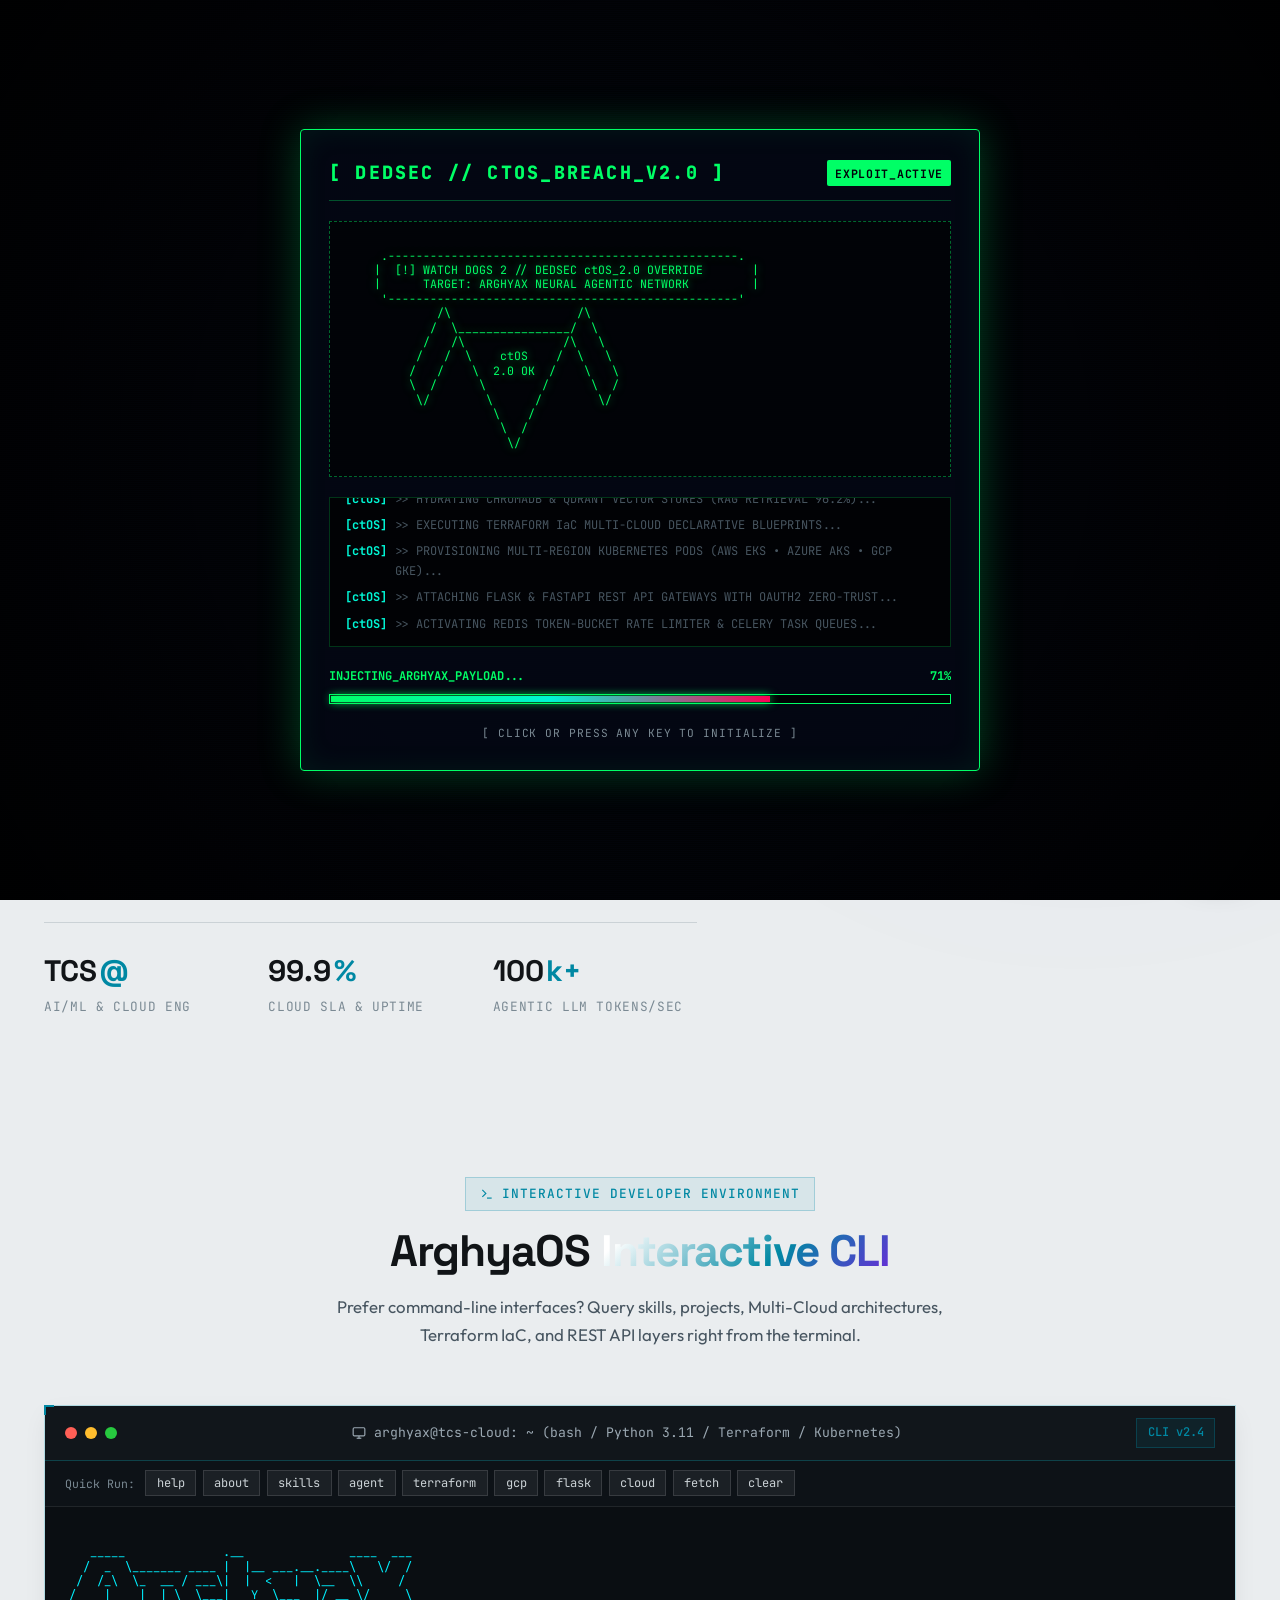
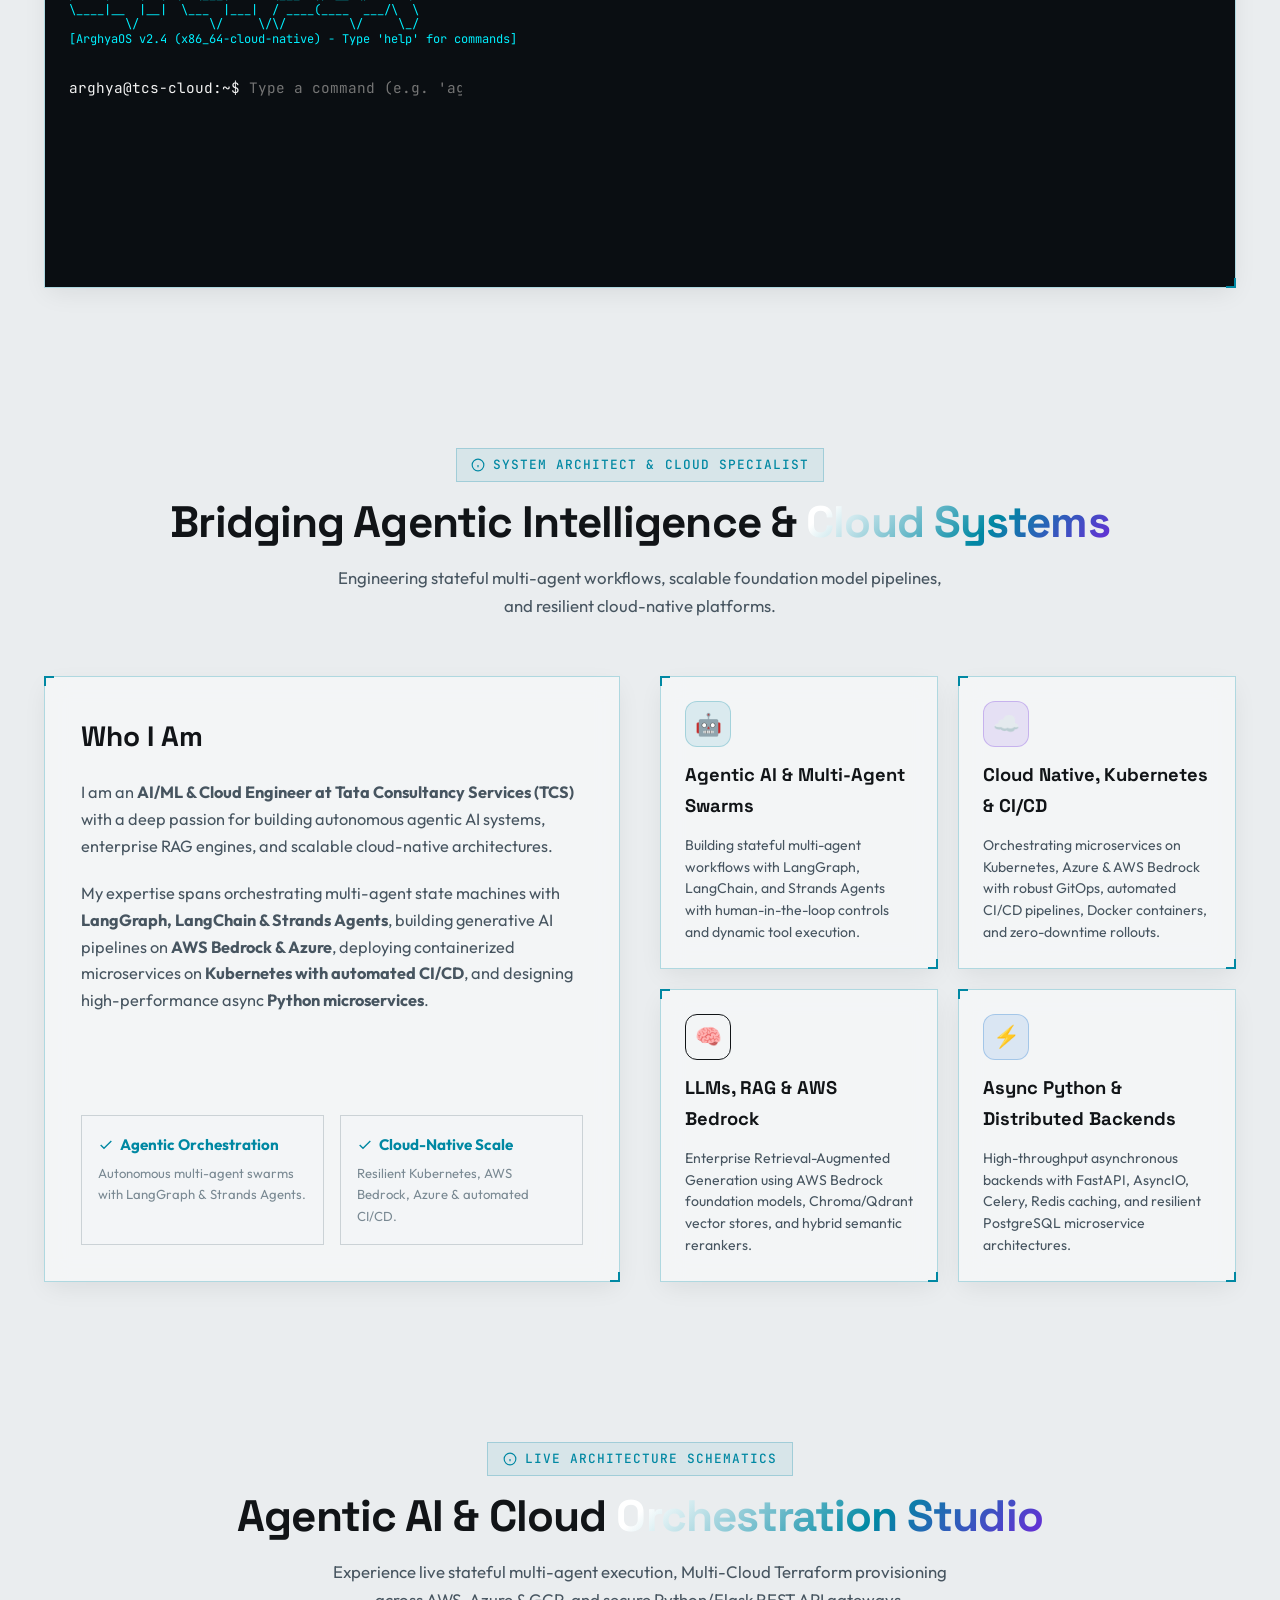
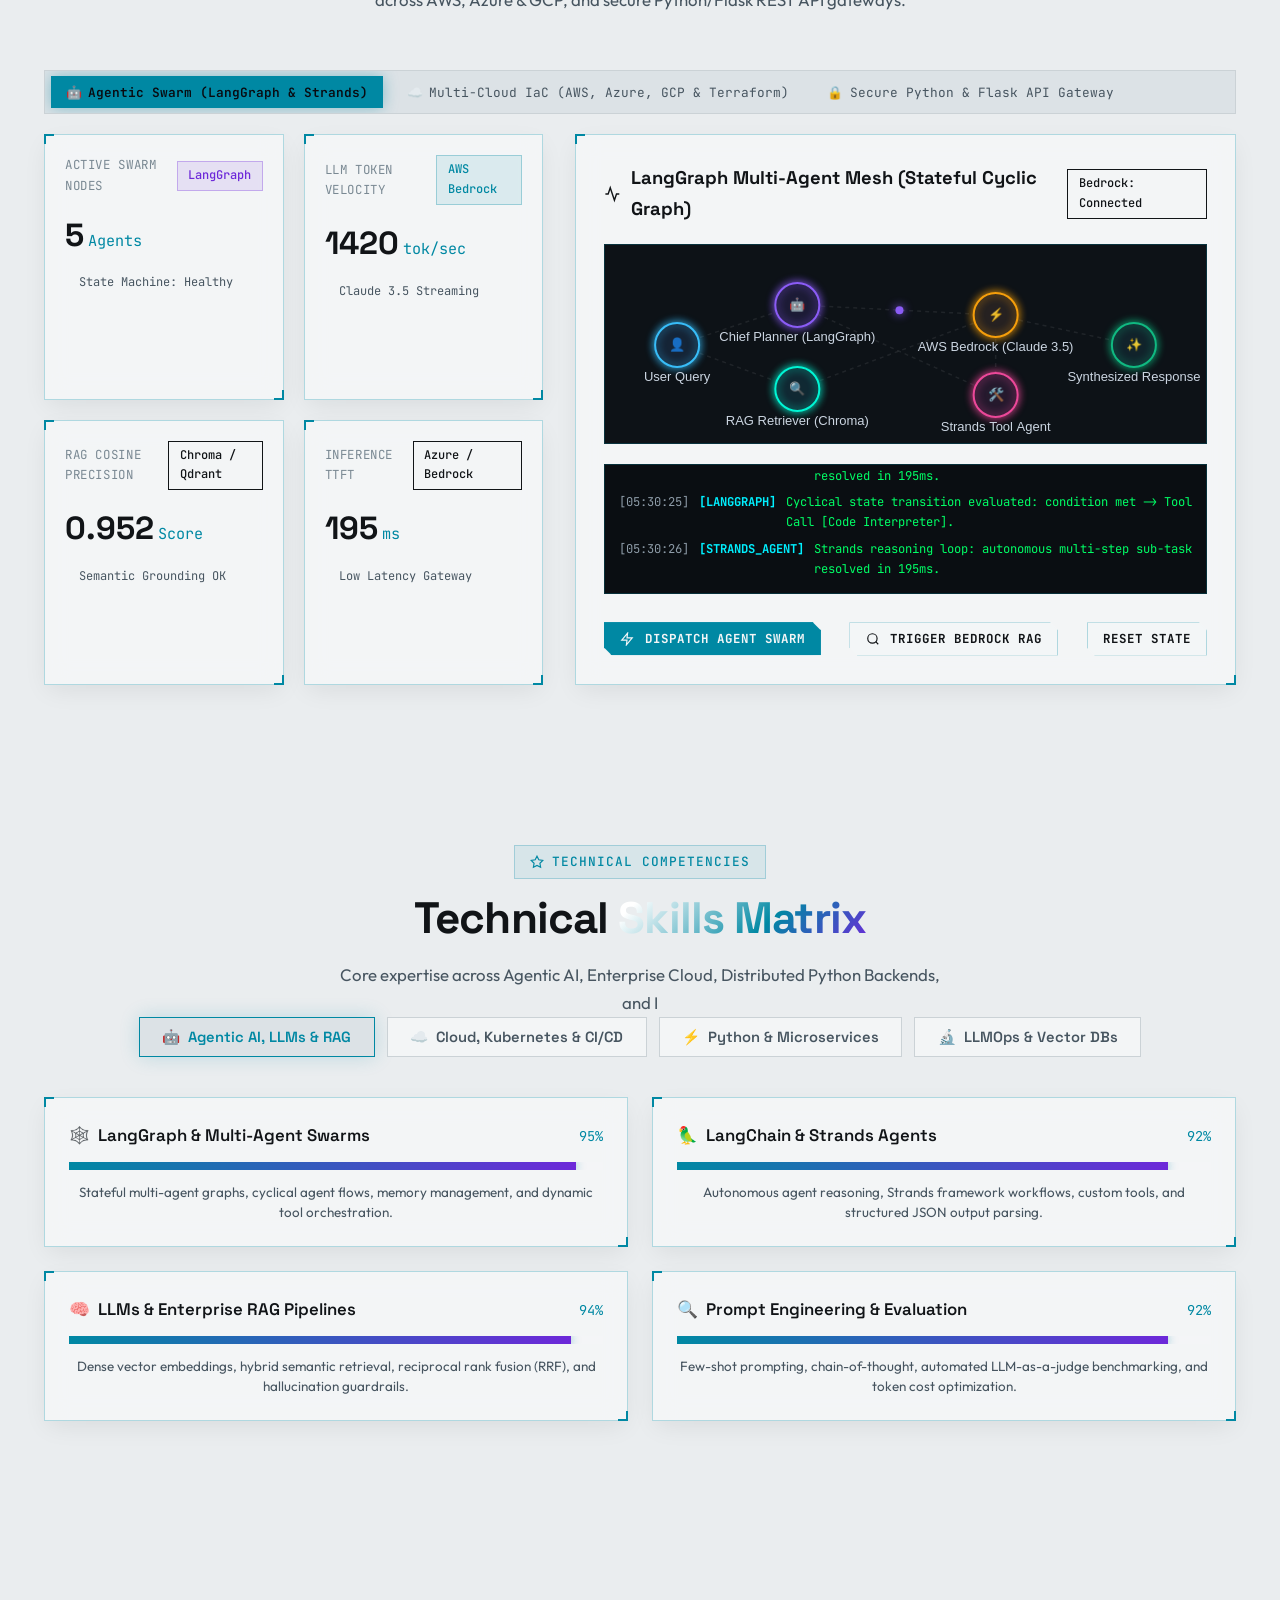
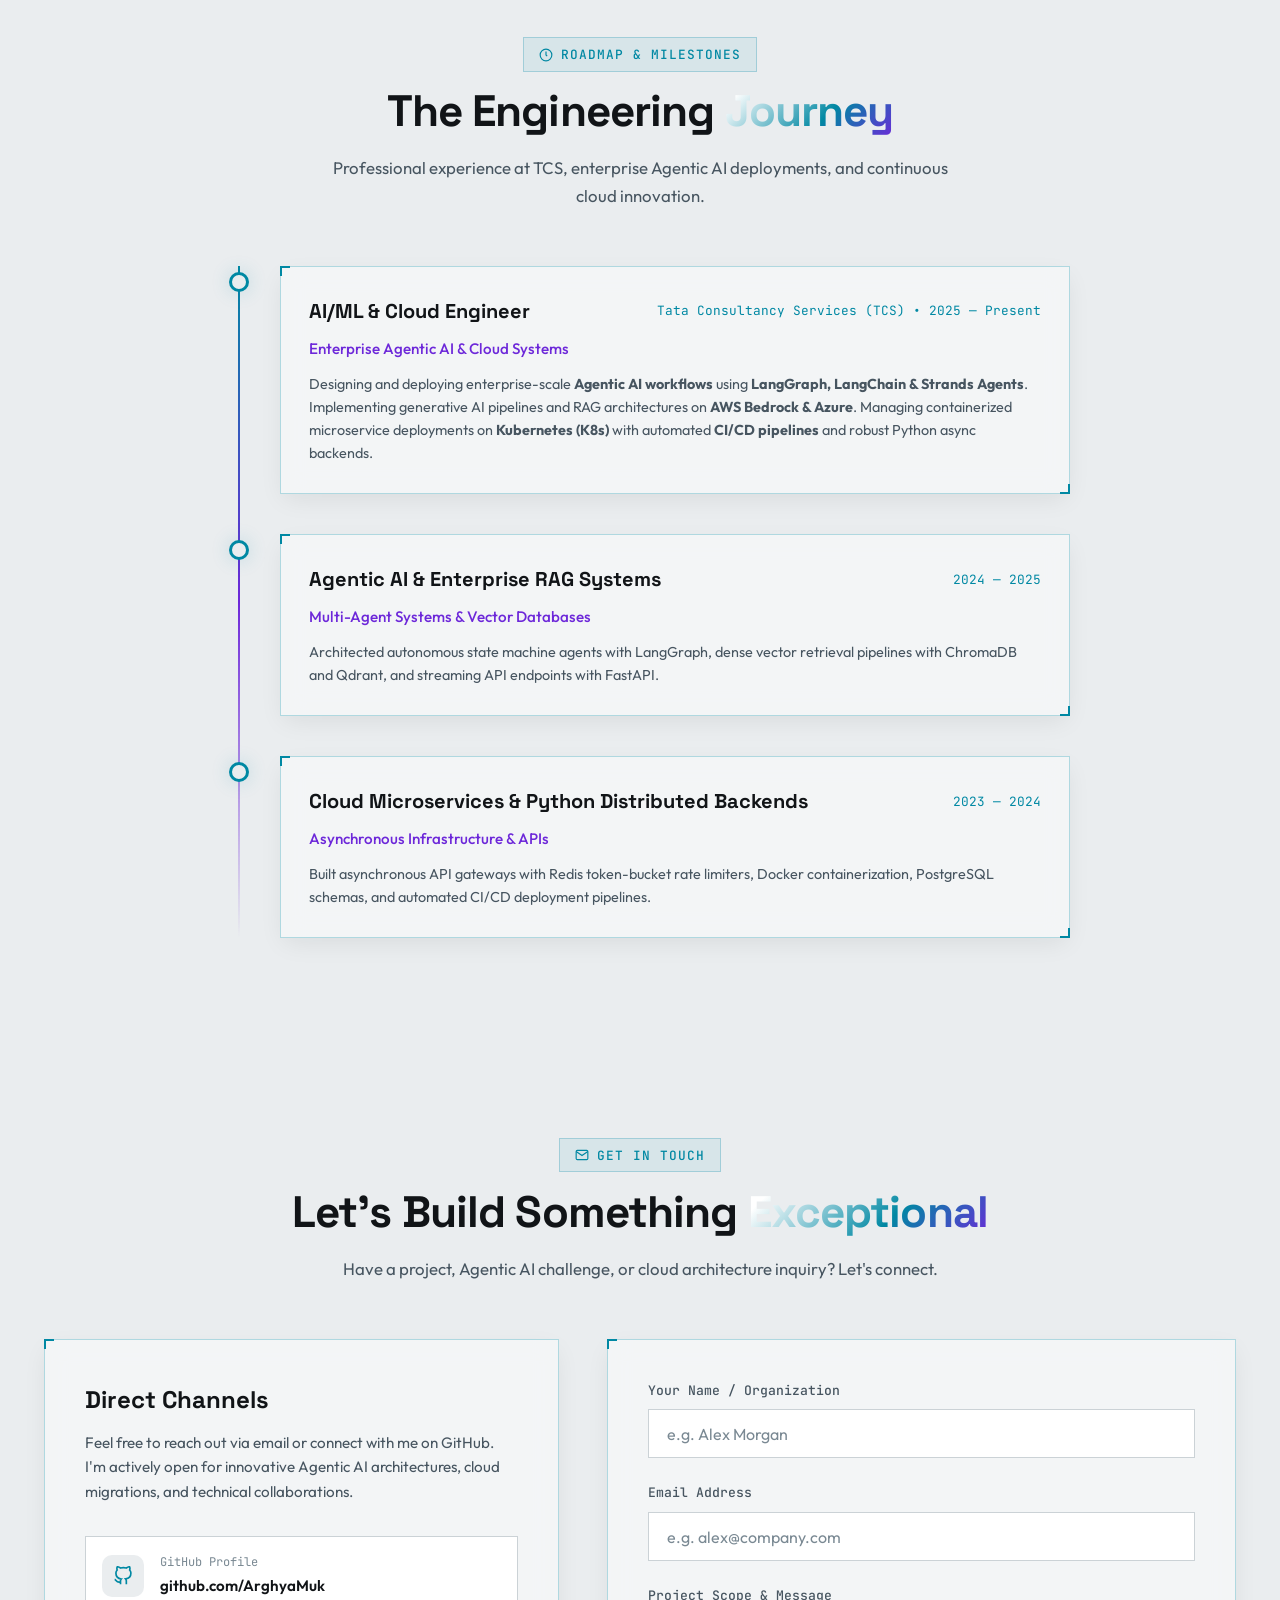
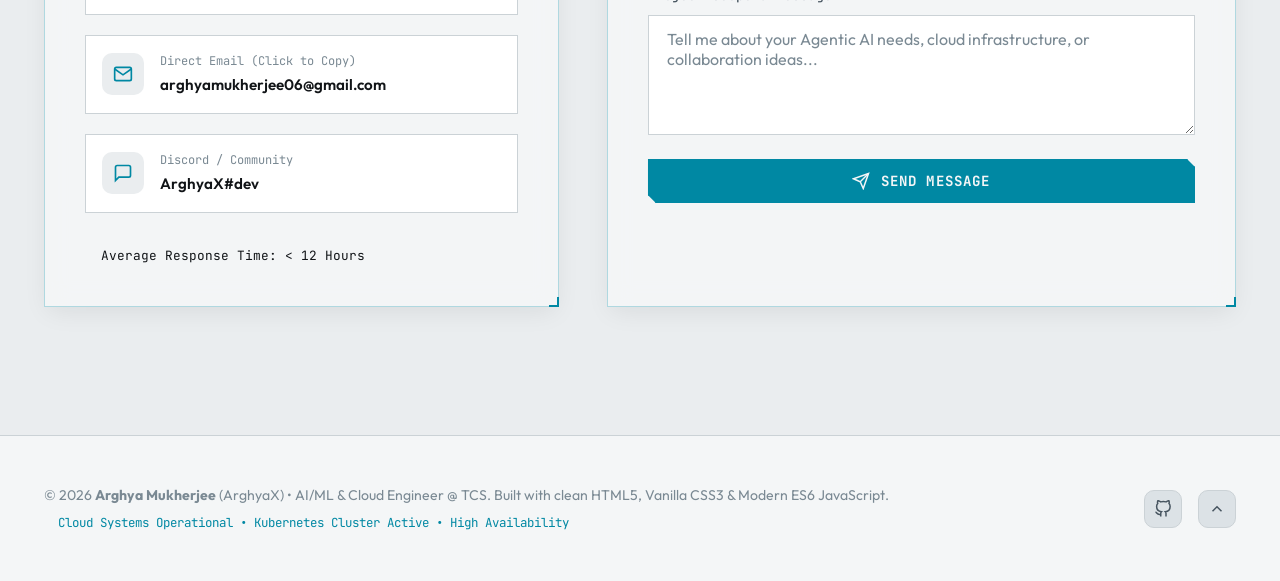
==== index.html @ 514c23df "chore(contact): update official contact email address to arghyamukherjee06@gmail.com" ====
<!DOCTYPE html>
<html lang="en">

<head>
  <meta charset="UTF-8" />
  <meta name="viewport" content="width=device-width, initial-scale=1.0" />

  <!-- Primary Meta Tags -->
  <title>Arghya Mukherjee (ArghyaX) | AI/ML & Cloud Engineer @ TCS | Agentic AI • LLMs & RAG • Kubernetes • AWS Bedrock</title>
  <meta name="title"
    content="Arghya Mukherjee (ArghyaX) | AI/ML & Cloud Engineer @ TCS | Agentic AI • LLMs & RAG • Kubernetes • AWS Bedrock" />
  <meta name="description"
    content="Portfolio of Arghya Mukherjee (ArghyaX) — AI/ML & Cloud Engineer @ TCS specializing in Agentic AI, LLMs & RAG, Python, LangGraph, LangChain, AWS Bedrock, Strands Agents, Azure, Kubernetes, and CI/CD." />
  <meta name="keywords"
    content="Arghya Mukherjee, ArghyaX, AI ML Cloud Engineer, TCS, Agentic AI, LLMs, RAG, Python, LangGraph, LangChain, AWS Bedrock, Strands Agents, Azure, Kubernetes, CI/CD, FastAPI, ChromaDB, Qdrant" />
  <meta name="author" content="Arghya Mukherjee" />

  <!-- Open Graph / Facebook -->
  <meta property="og:type" content="website" />
  <meta property="og:url" content="https://github.com/ArghyaMuk" />
  <meta property="og:title" content="Arghya Mukherjee (ArghyaX) | AI/ML & Cloud Engineer @ TCS" />
  <meta property="og:description"
    content="AI/ML & Cloud Engineer @ TCS | Agentic AI | LLMs & RAG | Python | LangGraph | LangChain | AWS Bedrock | Strands Agents | Azure | Kubernetes | CI/CD" />
  <meta property="og:image" content="assets/profile_avatar.jpg" />

  <!-- Google Fonts Preconnect & Stylesheets -->
  <link rel="preconnect" href="https://fonts.googleapis.com" />
  <link rel="preconnect" href="https://fonts.gstatic.com" crossorigin />
  <link
    href="https://fonts.googleapis.com/css2?family=JetBrains+Mono:wght@400;500;600;700&family=Outfit:wght@300;400;500;600;700;800&family=Space+Grotesk:wght@500;600;700&display=swap"
    rel="stylesheet" />

  <!-- Stylesheet -->
  <link rel="stylesheet" href="css/style.css" />
</head>

<body>

  <!-- =========================================================================
       WATCH DOGS 2 (DEDSEC // ctOS 2.0) LOADING SCREEN OVERLAY
       ========================================================================= -->
  <div id="watchdogs-loader">
    <div class="wd-loader-container">
      
      <!-- DedSec Glitch Header -->
      <div class="wd-loader-header">
        <div class="wd-logo-glitch">[ DEDSEC // ctOS_BREACH_v2.0 ]</div>
        <div class="wd-status-pill">EXPLOIT_ACTIVE</div>
      </div>

      <!-- ASCII Skull Visual Box -->
      <div class="wd-skull-box" id="wd-dedsec-skull"></div>

      <!-- Live Terminal Hacking Stream -->
      <div class="wd-terminal-stream" id="wd-terminal-stream"></div>

      <!-- Glitch Progress Bar -->
      <div class="wd-progress-section">
        <div class="wd-progress-meta">
          <span>INJECTING_ARGHYAX_PAYLOAD...</span>
          <span id="wd-progress-pct">0%</span>
        </div>
        <div class="wd-progress-track">
          <div class="wd-progress-fill" id="wd-progress-fill"></div>
        </div>
      </div>

      <div class="wd-skip-hint" id="wd-skip-hint">[ CLICK OR PRESS ANY KEY TO INITIALIZE ]</div>
    </div>
  </div>

  <!-- Ambient Glow Backdrops -->
  <div class="ambient-glow ambient-glow-1"></div>
  <div class="ambient-glow ambient-glow-2"></div>

  <!-- Interactive Watch Dogs 2 Cyber Canvas -->
  <canvas id="particles-canvas"></canvas>

  <!-- =========================================================================
       1. NAVIGATION HEADER
       ========================================================================= -->
  <header class="navbar">
    <div class="container nav-container">
      <a href="#hero" class="nav-brand">
        <div class="brand-icon">
          <img src="assets/dedsec_emblem.jpg" alt="DedSec Watch Dogs 2 Logo" class="brand-logo-img" />
        </div>
        <div class="brand-name">Arghya<span>X</span></div>
      </a>

      <!-- Desktop Nav Menu -->
      <nav class="nav-menu">
        <a href="#hero" class="nav-link active">Home</a>
        <a href="#about" class="nav-link">About</a>
        <a href="#terminal" class="nav-link">Terminal</a>
        <a href="#agentic-studio" class="nav-link">Agentic Studio</a>
        <a href="#skills" class="nav-link">Skills</a>
        <a href="#journey" class="nav-link">Journey</a>
        <a href="#contact" class="nav-link">Contact</a>
      </nav>

      <!-- Action Controls -->
      <div class="nav-actions">
        <!-- Watch Dogs 2 ctOS Bracket-Style Theme Switcher -->
        <button id="theme-toggle-btn" class="theme-toggle-btn" title="Toggle ctOS Theme" aria-label="Toggle Theme">
          <span class="theme-btn-bracket">[</span>
          <span class="theme-icon">🌙</span>
          <span class="theme-btn-text">DARK</span>
          <span class="theme-btn-bracket">]</span>
        </button>

        <!-- Sound FX Toggle Button -->
        <button id="audio-toggle-btn" class="audio-toggle-btn" title="Sound FX Toggle" aria-label="Sound FX Toggle">
          <svg width="18" height="18" viewBox="0 0 24 24" fill="none" stroke="currentColor" stroke-width="2">
            <polygon points="11 5 6 9 2 9 2 15 6 15 11 19 11 5"></polygon>
            <line x1="23" y1="9" x2="17" y2="15"></line>
            <line x1="17" y1="9" x2="23" y2="15"></line>
          </svg>
        </button>

        <!-- Mobile Menu Toggle -->
        <button id="mobile-toggle-btn" class="mobile-toggle-btn" title="Open Menu" aria-label="Open Menu">
          <svg width="20" height="20" viewBox="0 0 24 24" fill="none" stroke="currentColor" stroke-width="2">
            <line x1="3" y1="12" x2="21" y2="12"></line>
            <line x1="3" y1="6" x2="21" y2="6"></line>
            <line x1="3" y1="18" x2="21" y2="18"></line>
          </svg>
        </button>
      </div>
    </div>
  </header>

  <!-- Mobile Navigation Overlay -->
  <div id="mobile-nav" class="mobile-nav">
    <a href="#hero" class="nav-link">Home</a>
    <a href="#about" class="nav-link">About</a>
    <a href="#terminal" class="nav-link">Interactive Terminal</a>
    <a href="#agentic-studio" class="nav-link">Agentic Studio</a>
    <a href="#skills" class="nav-link">Technical Skills</a>
    <a href="#journey" class="nav-link">Journey &amp; Milestones</a>
    <a href="#contact" class="nav-link">Contact</a>
  </div>

  <!-- =========================================================================
       2. HERO SECTION
       ========================================================================= -->
  <section id="hero" class="hero-section">
    <div class="container hero-grid">

      <!-- Hero Left: Content & Taglines -->
      <div class="hero-content">
        <div class="hero-status">
          <div class="pulse-dot"></div>
          <span>AI/ML &amp; Cloud Engineer @ TCS • Agentic AI &amp; Cloud Architecture</span>
        </div>

        <h1 class="hero-title">
          Engineering Autonomous <br />
          <span class="text-gradient">Agentic AI &amp; Cloud Systems</span>
        </h1>

        <!-- Animated Typewriter -->
        <div class="hero-typewriter-container">
          <span>&gt; </span>
          <span id="hero-typewriter"></span>
          <span class="typewriter-cursor"></span>
        </div>

        <p class="hero-description">
          AI/ML Engineer building production-grade <strong>Agentic AI systems</strong> on <strong>AWS, Azure, and GCP</strong>. Experienced in <strong>Python, Flask, FastAPI, Terraform, Kubernetes, and GitOps</strong>, developing secure <strong>RESTful APIs</strong> that enable seamless access to cloud resources and automate complex infrastructure workflows. Focused on designing scalable, cloud-native platforms that transform intelligent AI solutions into reliable production systems.
        </p>

        <!-- CTA Action Buttons -->
        <div class="hero-cta-group">
          <a href="#agentic-studio" class="btn btn-primary">
            <svg width="18" height="18" viewBox="0 0 24 24" fill="none" stroke="currentColor" stroke-width="2">
              <polyline points="22 12 18 12 15 21 9 3 6 12 2 12"></polyline>
            </svg>
            Explore Agentic Studio
          </a>

          <a href="#skills" class="btn btn-secondary">
            <svg width="18" height="18" viewBox="0 0 24 24" fill="none" stroke="currentColor" stroke-width="2">
              <polygon points="12 2 15.09 8.26 22 9.27 17 14.14 18.18 21.02 12 17.77 5.82 21.02 7 14.14 2 9.27 8.91 8.26 12 2"></polygon>
            </svg>
            Technical Skills Matrix
          </a>

          <a href="#terminal" class="btn btn-outline-glow">
            <svg width="18" height="18" viewBox="0 0 24 24" fill="none" stroke="currentColor" stroke-width="2">
              <polyline points="4 17 10 11 4 5"></polyline>
              <line x1="12" y1="19" x2="20" y2="19"></line>
            </svg>
            Launch CLI
          </a>
        </div>

        <!-- Metric Counters Row -->
        <div class="hero-stats-row">
          <div class="stat-item">
            <div class="stat-number">TCS<span>@</span></div>
            <div class="stat-label">AI/ML &amp; Cloud Eng</div>
          </div>
          <div class="stat-item">
            <div class="stat-number">99.9<span>%</span></div>
            <div class="stat-label">Cloud SLA &amp; Uptime</div>
          </div>
          <div class="stat-item">
            <div class="stat-number">100<span>k+</span></div>
            <div class="stat-label">Agentic LLM Tokens/sec</div>
          </div>
        </div>
      </div>

      <!-- Hero Right: Interactive Watch Dogs 2 DedSec Cyber Core -->
      <div class="hero-visual">
        <div class="jarvis-container" id="jarvis-core-trigger" title="Click to Trigger DedSec ctOS 2.0 Protocol">
          
          <!-- Concentric Holographic HUD Rings -->
          <div class="jarvis-hud-ring ring-outer"></div>
          <div class="jarvis-hud-ring ring-middle"></div>
          <div class="jarvis-hud-ring ring-inner"></div>
          <div class="jarvis-radar-sweep"></div>
          
          <div class="jarvis-crosshair-h"></div>
          <div class="jarvis-crosshair-v"></div>

          <!-- Central Core DedSec Cyber Sphere -->
          <div class="jarvis-core-sphere">
            <img src="assets/watchdogs_dedsec_logo.jpg" alt="Watch Dogs 2 DedSec Cyber Core - Arghya Mukherjee" class="jarvis-core-img" />
          </div>

          <!-- Orbital Telemetry HUD Nodes (Zero Overlap Guaranteed) -->
          <div class="jarvis-hud-node node-tl">
            <span class="hud-tag-dot"></span>
            <div class="hud-tag-content">
              <span class="hud-tag-label">CORE PROTOCOL</span>
              <span class="hud-tag-val">LangGraph • Strands</span>
            </div>
          </div>

          <div class="jarvis-hud-node node-tr">
            <span class="hud-tag-dot"></span>
            <div class="hud-tag-content">
              <span class="hud-tag-label">MULTI-CLOUD</span>
              <span class="hud-tag-val">AWS • Azure • GCP</span>
            </div>
          </div>

          <div class="jarvis-hud-node node-bl">
            <span class="hud-tag-dot"></span>
            <div class="hud-tag-content">
              <span class="hud-tag-label">INFRASTRUCTURE</span>
              <span class="hud-tag-val">Terraform • K8s • GitOps</span>
            </div>
          </div>

          <div class="jarvis-hud-node node-br">
            <span class="hud-tag-dot"></span>
            <div class="hud-tag-content">
              <span class="hud-tag-label">SECURE BACKEND</span>
              <span class="hud-tag-val">Python • Flask • REST</span>
            </div>
          </div>

        </div>
      </div>

    </div>
  </section>

  <!-- =========================================================================
       3. INTERACTIVE CLI TERMINAL (ArghyaOS)
       ========================================================================= -->
  <section id="terminal" class="terminal-section">
    <div class="container">
      <div class="section-header">
        <div class="section-tag">
          <svg width="14" height="14" viewBox="0 0 24 24" fill="none" stroke="currentColor" stroke-width="2">
            <polyline points="4 17 10 11 4 5"></polyline>
            <line x1="12" y1="19" x2="20" y2="19"></line>
          </svg>
          Interactive Developer Environment
        </div>
        <h2 class="section-title">ArghyaOS <span class="text-gradient">Interactive CLI</span></h2>
        <p class="section-subtitle">Prefer command-line interfaces? Query skills, projects, Multi-Cloud architectures, Terraform IaC, and REST API layers right from the terminal.</p>
      </div>

      <!-- Terminal Window Component -->
      <div class="glass-card terminal-container">
        
        <!-- Terminal Titlebar -->
        <div class="terminal-header">
          <div class="terminal-controls">
            <div class="terminal-btn close"></div>
            <div class="terminal-btn minimize"></div>
            <div class="terminal-btn maximize"></div>
          </div>
          <div class="terminal-title">
            <svg width="14" height="14" viewBox="0 0 24 24" fill="none" stroke="currentColor" stroke-width="2"><rect x="2" y="3" width="20" height="14" rx="2" ry="2"></rect><line x1="8" y1="21" x2="16" y2="21"></line><line x1="12" y1="17" x2="12" y2="21"></line></svg>
            arghyax@tcs-cloud: ~ (bash / Python 3.11 / Terraform / Kubernetes)
          </div>
          <div class="badge badge-cyan">CLI v2.4</div>
        </div>

        <!-- Quick Command Chips Bar -->
        <div class="terminal-actions-bar">
          <span style="font-family: var(--font-mono); font-size: 0.72rem; color: var(--text-muted); margin-right: 0.25rem;">Quick Run:</span>
          <button class="terminal-chip-btn" data-cmd="help">help</button>
          <button class="terminal-chip-btn" data-cmd="about">about</button>
          <button class="terminal-chip-btn" data-cmd="skills">skills</button>
          <button class="terminal-chip-btn" data-cmd="agent">agent</button>
          <button class="terminal-chip-btn" data-cmd="terraform">terraform</button>
          <button class="terminal-chip-btn" data-cmd="gcp">gcp</button>
          <button class="terminal-chip-btn" data-cmd="flask">flask</button>
          <button class="terminal-chip-btn" data-cmd="cloud">cloud</button>
          <button class="terminal-chip-btn" data-cmd="fetch">fetch</button>
          <button class="terminal-chip-btn" data-cmd="clear">clear</button>
        </div>

        <!-- Terminal Output & Prompt -->
        <div class="terminal-body">
          <div id="terminal-output">
            <div class="terminal-banner">
   _____              .__               ____  ___
  /  _  \_______ ____ |  |__ ___.__.____\   \/  /
 /  /_\  \_  __ / ___\|  |  <   |  \__  \\     / 
/    |    |  | \  \___|   Y  \___  |/ __ \/     \ 
\____|__  |__|  \___  |___|  / ____(____  ___/\  \
        \/          \/     \/\/         \/     \_/
[ArghyaOS v2.4 (x86_64-cloud-native) - Type 'help' for commands]
            </div>
          </div>
          
          <div class="terminal-input-line">
            <span class="terminal-prompt">arghya@tcs-cloud:~$</span>
            <input type="text" id="terminal-input" class="terminal-input" autocomplete="off" spellcheck="false" placeholder="Type a command (e.g. 'agent', 'projects', 'help')..." />
          </div>
        </div>

      </div>

    </div>
  </section>

  <!-- =========================================================================
       4. ABOUT & ARCHITECTURAL PILLARS
       ========================================================================= -->
  <section id="about" class="about-section">
    <div class="container">
      <div class="section-header">
        <div class="section-tag">
          <svg width="14" height="14" viewBox="0 0 24 24" fill="none" stroke="currentColor" stroke-width="2"><circle cx="12" cy="12" r="10"></circle><path d="M12 16v-4M12 8h.01"></path></svg>
          System Architect &amp; Cloud Specialist
        </div>
        <h2 class="section-title">Bridging Agentic Intelligence &amp; <span class="text-gradient">Cloud Systems</span></h2>
        <p class="section-subtitle">Engineering stateful multi-agent workflows, scalable foundation model pipelines, and resilient cloud-native platforms.</p>
      </div>

      <div class="about-grid">
        
        <!-- Left: Bio Card -->
        <div class="glass-card about-card">
          <div>
            <h3 class="about-card-title">Who I Am</h3>
            <p>
              I am an <strong>AI/ML &amp; Cloud Engineer at Tata Consultancy Services (TCS)</strong> with a deep passion for building autonomous agentic AI systems, enterprise RAG engines, and scalable cloud-native architectures.
            </p>
            <p>
              My expertise spans orchestrating multi-agent state machines with <strong>LangGraph, LangChain &amp; Strands Agents</strong>, building generative AI pipelines on <strong>AWS Bedrock &amp; Azure</strong>, deploying containerized microservices on <strong>Kubernetes with automated CI/CD</strong>, and designing high-performance async <strong>Python microservices</strong>.
            </p>
          </div>

          <div class="about-highlights">
            <div class="highlight-box">
              <h4>
                <svg width="16" height="16" viewBox="0 0 24 24" fill="none" stroke="currentColor" stroke-width="2"><polyline points="20 6 9 17 4 12"></polyline></svg>
                Agentic Orchestration
              </h4>
              <p>Autonomous multi-agent swarms with LangGraph &amp; Strands Agents.</p>
            </div>
            <div class="highlight-box">
              <h4>
                <svg width="16" height="16" viewBox="0 0 24 24" fill="none" stroke="currentColor" stroke-width="2"><polyline points="20 6 9 17 4 12"></polyline></svg>
                Cloud-Native Scale
              </h4>
              <p>Resilient Kubernetes, AWS Bedrock, Azure &amp; automated CI/CD.</p>
            </div>
          </div>
        </div>

        <!-- Right: 4 Engineering Pillars -->
        <div class="pillars-grid">
          
          <div class="glass-card pillar-card">
            <div class="pillar-icon">🤖</div>
            <h4 class="pillar-title">Agentic AI &amp; Multi-Agent Swarms</h4>
            <p class="pillar-desc">
              Building stateful multi-agent workflows with LangGraph, LangChain, and Strands Agents with human-in-the-loop controls and dynamic tool execution.
            </p>
          </div>

          <div class="glass-card pillar-card">
            <div class="pillar-icon">☁️</div>
            <h4 class="pillar-title">Cloud Native, Kubernetes &amp; CI/CD</h4>
            <p class="pillar-desc">
              Orchestrating microservices on Kubernetes, Azure &amp; AWS Bedrock with robust GitOps, automated CI/CD pipelines, Docker containers, and zero-downtime rollouts.
            </p>
          </div>

          <div class="glass-card pillar-card">
            <div class="pillar-icon">🧠</div>
            <h4 class="pillar-title">LLMs, RAG &amp; AWS Bedrock</h4>
            <p class="pillar-desc">
              Enterprise Retrieval-Augmented Generation using AWS Bedrock foundation models, Chroma/Qdrant vector stores, and hybrid semantic rerankers.
            </p>
          </div>

          <div class="glass-card pillar-card">
            <div class="pillar-icon">⚡</div>
            <h4 class="pillar-title">Async Python &amp; Distributed Backends</h4>
            <p class="pillar-desc">
              High-throughput asynchronous backends with FastAPI, AsyncIO, Celery, Redis caching, and resilient PostgreSQL microservice architectures.
            </p>
          </div>

        </div>

      </div>
    </div>
  </section>

  <!-- =========================================================================
       5. INTERACTIVE AGENTIC AI & RAG STUDIO (LangGraph & AWS Bedrock)
       ========================================================================= -->
  <section id="agentic-studio" class="iot-lab-section">
    <div class="container">
      <div class="section-header">
        <div class="section-tag">
          <svg width="14" height="14" viewBox="0 0 24 24" fill="none" stroke="currentColor" stroke-width="2">
            <circle cx="12" cy="12" r="10"></circle>
            <path d="M12 16v-4M12 8h.01"></path>
          </svg>
          Live Architecture Schematics
        </div>
        <h2 class="section-title">Agentic AI &amp; Cloud <span class="text-gradient">Orchestration Studio</span></h2>
        <p class="section-subtitle">Experience live stateful multi-agent execution, Multi-Cloud Terraform provisioning across AWS, Azure &amp; GCP, and secure Python/Flask REST API gateways.</p>
      </div>

      <!-- Architecture Mode Switcher Pills -->
      <div class="arch-switcher-bar">
        <button class="arch-pill-btn active" data-mode="langgraph">
          <span>🤖</span> Agentic Swarm (LangGraph &amp; Strands)
        </button>
        <button class="arch-pill-btn" data-mode="multicloud">
          <span>☁️</span> Multi-Cloud IaC (AWS, Azure, GCP &amp; Terraform)
        </button>
        <button class="arch-pill-btn" data-mode="apisec">
          <span>🔒</span> Secure Python &amp; Flask API Gateway
        </button>
      </div>

      <div class="iot-dashboard">

        <!-- Left: Live Swarm Metrics Grid -->
        <div class="iot-device-grid">

          <div class="glass-card iot-metric-card">
            <div class="iot-metric-header">
              <span class="iot-metric-title">Active Swarm Nodes</span>
              <span class="badge badge-purple">LangGraph</span>
            </div>
            <div class="iot-metric-val">
              <span id="metric-agents">5</span>
              <span class="iot-metric-unit">Agents</span>
            </div>
            <div class="iot-metric-status">
              <div class="pulse-dot"></div>
              <span>State Machine: Healthy</span>
            </div>
          </div>

          <div class="glass-card iot-metric-card">
            <div class="iot-metric-header">
              <span class="iot-metric-title">LLM Token Velocity</span>
              <span class="badge badge-cyan">AWS Bedrock</span>
            </div>
            <div class="iot-metric-val">
              <span id="metric-tokens">1420</span>
              <span class="iot-metric-unit">tok/sec</span>
            </div>
            <div class="iot-metric-status">
              <div class="pulse-dot"></div>
              <span>Claude 3.5 Streaming</span>
            </div>
          </div>

          <div class="glass-card iot-metric-card">
            <div class="iot-metric-header">
              <span class="iot-metric-title">RAG Cosine Precision</span>
              <span class="badge badge-emerald">Chroma / Qdrant</span>
            </div>
            <div class="iot-metric-val">
              <span id="metric-rag">0.952</span>
              <span class="iot-metric-unit">Score</span>
            </div>
            <div class="iot-metric-status">
              <div class="pulse-dot"></div>
              <span>Semantic Grounding OK</span>
            </div>
          </div>

          <div class="glass-card iot-metric-card">
            <div class="iot-metric-header">
              <span class="iot-metric-title">Inference TTFT</span>
              <span class="badge badge-amber">Azure / Bedrock</span>
            </div>
            <div class="iot-metric-val">
              <span id="metric-lat">195</span>
              <span class="iot-metric-unit">ms</span>
            </div>
            <div class="iot-metric-status">
              <div class="pulse-dot"></div>
              <span>Low Latency Gateway</span>
            </div>
          </div>

        </div>

        <!-- Right: Real-time Multi-Agent Canvas & Log Stream -->
        <div class="glass-card iot-stream-panel">
          <div class="iot-stream-header">
            <div class="iot-stream-title">
              <svg width="18" height="18" viewBox="0 0 24 24" fill="none" stroke="currentColor" stroke-width="2">
                <polyline points="22 12 18 12 15 21 9 3 6 12 2 12"></polyline>
              </svg>
              LangGraph Multi-Agent Mesh (Stateful Cyclic Graph)
            </div>
            <div class="badge badge-emerald">Bedrock: Connected</div>
          </div>

          <!-- Dynamic Graph Canvas -->
          <div class="iot-graph-container" style="height: 200px;">
            <canvas id="agentic-mesh-canvas"></canvas>
          </div>

          <!-- Live Multi-Agent Execution Logger -->
          <div class="iot-log-terminal" id="agentic-log-terminal">
            <div class="iot-log-row">
              <span class="iot-log-time">[INIT]</span>
              <span class="iot-log-topic term-purple">[LANGGRAPH]</span>
              <span class="iot-log-payload">Compiled state graph with 5 agent nodes + checkpointer.</span>
            </div>
          </div>

          <!-- Interactive Studio Controls -->
          <div class="iot-controls-row">
            <button id="agent-dispatch-swarm" class="btn btn-primary btn-sm">
              <svg width="14" height="14" viewBox="0 0 24 24" fill="none" stroke="currentColor" stroke-width="2">
                <polygon points="13 2 3 14 12 14 11 22 21 10 12 10 13 2"></polygon>
              </svg>
              Dispatch Agent Swarm
            </button>

            <button id="agent-trigger-rag" class="btn btn-secondary btn-sm">
              <svg width="14" height="14" viewBox="0 0 24 24" fill="none" stroke="currentColor" stroke-width="2">
                <circle cx="11" cy="11" r="8"></circle>
                <line x1="21" y1="21" x2="16.65" y2="16.65"></line>
              </svg>
              Trigger Bedrock RAG
            </button>

            <button id="agent-reset-state" class="btn btn-secondary btn-sm">
              Reset State
            </button>
          </div>

        </div>

      </div>
    </div>
  </section>

  <!-- =========================================================================
       6. TECHNICAL SKILLS & PROFICIENCY MATRIX
       ========================================================================= -->
  <section id="skills" class="skills-section">
    <div class="container">
      <div class="section-header">
        <div class="section-tag">
          <svg width="14" height="14" viewBox="0 0 24 24" fill="none" stroke="currentColor" stroke-width="2">
            <polygon
              points="12 2 15.09 8.26 22 9.27 17 14.14 18.18 21.02 12 17.77 5.82 21.02 7 14.14 2 9.27 8.91 8.26 12 2">
            </polygon>
          </svg>
          Technical Competencies
        </div>
        <h2 class="section-title">Technical <span class="text-gradient">Skills Matrix</span></h2>
        <p class="section-subtitle">Core expertise across Agentic AI, Enterprise Cloud, Distributed Python Backends, and
          I <!-- Skills Navigation Tabs -->
        <div class="skills-tabs">
          <button class="skills-tab-btn active" data-target="skills-agentic">
            <span>🤖</span> Agentic AI, LLMs &amp; RAG
          </button>
          <button class="skills-tab-btn" data-target="skills-cloud">
            <span>☁️</span> Cloud, Kubernetes &amp; CI/CD
          </button>
          <button class="skills-tab-btn" data-target="skills-backend">
            <span>⚡</span> Python &amp; Microservices
          </button>
          <button class="skills-tab-btn" data-target="skills-llmops">
            <span>🔬</span> LLMOps &amp; Vector DBs
          </button>
        </div>

        <!-- Tab Panes -->
        <div class="skills-panes-container">

          <!-- Pane 1: Agentic AI, LLMs & RAG -->
          <div id="skills-agentic" class="skills-tab-pane active">

            <div class="glass-card skill-card">
              <div class="skill-header">
                <div class="skill-name">
                  <span>🕸️</span> LangGraph &amp; Multi-Agent Swarms
                </div>
                <div class="skill-percent">95%</div>
              </div>
              <div class="skill-progress-track">
                <div class="skill-progress-bar" style="width: 95%;"></div>
              </div>
              <div class="skill-details">Stateful multi-agent graphs, cyclical agent flows, memory management, and
                dynamic tool orchestration.</div>
            </div>

            <div class="glass-card skill-card">
              <div class="skill-header">
                <div class="skill-name">
                  <span>🦜</span> LangChain &amp; Strands Agents
                </div>
                <div class="skill-percent">92%</div>
              </div>
              <div class="skill-progress-track">
                <div class="skill-progress-bar" style="width: 92%;"></div>
              </div>
              <div class="skill-details">Autonomous agent reasoning, Strands framework workflows, custom tools, and
                structured JSON output parsing.</div>
            </div>

            <div class="glass-card skill-card">
              <div class="skill-header">
                <div class="skill-name">
                  <span>🧠</span> LLMs &amp; Enterprise RAG Pipelines
                </div>
                <div class="skill-percent">94%</div>
              </div>
              <div class="skill-progress-track">
                <div class="skill-progress-bar" style="width: 94%;"></div>
              </div>
              <div class="skill-details">Dense vector embeddings, hybrid semantic retrieval, reciprocal rank fusion
                (RRF), and hallucination guardrails.</div>
            </div>

            <div class="glass-card skill-card">
              <div class="skill-header">
                <div class="skill-name">
                  <span>🔍</span> Prompt Engineering &amp; Evaluation
                </div>
                <div class="skill-percent">92%</div>
              </div>
              <div class="skill-progress-track">
                <div class="skill-progress-bar" style="width: 92%;"></div>
              </div>
              <div class="skill-details">Few-shot prompting, chain-of-thought, automated LLM-as-a-judge benchmarking,
                and token cost optimization.</div>
            </div>

          </div>

          <!-- Pane 2: Cloud, Kubernetes, Terraform & GitOps -->
          <div id="skills-cloud" class="skills-tab-pane">

            <div class="glass-card skill-card">
              <div class="skill-header">
                <div class="skill-name">
                  <span>🏗️</span> Terraform &amp; Infrastructure as Code (IaC)
                </div>
                <div class="skill-percent">94%</div>
              </div>
              <div class="skill-progress-track">
                <div class="skill-progress-bar" style="width: 94%;"></div>
              </div>
              <div class="skill-details">Reusable HCL modules, remote state locking, tfsec security scanning, and automated cloud resource provisioning.</div>
            </div>

            <div class="glass-card skill-card">
              <div class="skill-header">
                <div class="skill-name">
                  <span>☁️</span> Multi-Cloud (AWS, Azure &amp; GCP)
                </div>
                <div class="skill-percent">94%</div>
              </div>
              <div class="skill-progress-track">
                <div class="skill-progress-bar" style="width: 94%;"></div>
              </div>
              <div class="skill-details">AWS Bedrock / EKS, Azure AKS &amp; OpenAI Service, Google Cloud GKE &amp; Vertex AI platform integration.</div>
            </div>

            <div class="glass-card skill-card">
              <div class="skill-header">
                <div class="skill-name">
                  <span>☸️</span> Kubernetes (K8s) &amp; GitOps
                </div>
                <div class="skill-percent">92%</div>
              </div>
              <div class="skill-progress-track">
                <div class="skill-progress-bar" style="width: 92%;"></div>
              </div>
              <div class="skill-details">Pod scheduling, Helm charts, ArgoCD automated sync, ConfigMaps, Secrets, and Horizontal Pod Autoscaling (HPA).</div>
            </div>

            <div class="glass-card skill-card">
              <div class="skill-header">
                <div class="skill-name">
                  <span>🔄</span> CI/CD Pipelines &amp; Docker
                </div>
                <div class="skill-percent">94%</div>
              </div>
              <div class="skill-progress-track">
                <div class="skill-progress-bar" style="width: 94%;"></div>
              </div>
              <div class="skill-details">Automated GitHub Actions pipelines, multi-stage container builds, automated unit/integration tests, and zero-downtime rollouts.</div>
            </div>

          </div>

          <!-- Pane 3: Python, Flask & Secure Cloud APIs -->
          <div id="skills-backend" class="skills-tab-pane">

            <div class="glass-card skill-card">
              <div class="skill-header">
                <div class="skill-name">
                  <span>🐍</span> Python, Flask &amp; FastAPI RESTful APIs
                </div>
                <div class="skill-percent">96%</div>
              </div>
              <div class="skill-progress-track">
                <div class="skill-progress-bar" style="width: 96%;"></div>
              </div>
              <div class="skill-details">Modular Flask blueprints, async FastAPI endpoints, Pydantic v2 validation, OpenAPI documentation, and microservice brokers.</div>
            </div>

            <div class="glass-card skill-card">
              <div class="skill-header">
                <div class="skill-name">
                  <span>🔒</span> Cloud API Security &amp; Zero-Trust
                </div>
                <div class="skill-percent">92%</div>
              </div>
              <div class="skill-progress-track">
                <div class="skill-progress-bar" style="width: 92%;"></div>
              </div>
              <div class="skill-details">OAuth2.0, JWT cryptographic validation, RBAC permission scopes, secure IAM resource access, and rate limiting.</div>
            </div>

            <div class="glass-card skill-card">
              <div class="skill-header">
                <div class="skill-name">
                  <span>⚡</span> Redis In-Memory &amp; Task Queues (Celery)
                </div>
                <div class="skill-percent">90%</div>
              </div>
              <div class="skill-progress-track">
                <div class="skill-progress-bar" style="width: 90%;"></div>
              </div>
              <div class="skill-details">Distributed caching, token-bucket rate limiters, pub/sub channels, and background asynchronous task distribution.</div>
            </div>

            <div class="glass-card skill-card">
              <div class="skill-header">
                <div class="skill-name">
                  <span>🐘</span> PostgreSQL &amp; SQLAlchemy ORM
                </div>
                <div class="skill-percent">90%</div>
              </div>
              <div class="skill-progress-track">
                <div class="skill-progress-bar" style="width: 90%;"></div>
              </div>
              <div class="skill-details">Async relational database design, query optimization, connection pooling with asyncpg, and Alembic migrations.</div>
            </div>

          </div>

          <!-- Pane 4: LLMOps & Vector Databases -->
          <div id="skills-llmops" class="skills-tab-pane">

            <div class="glass-card skill-card">
              <div class="skill-header">
                <div class="skill-name">
                  <span>🔍</span> Vector Stores (ChromaDB &amp; Qdrant)
                </div>
                <div class="skill-percent">94%</div>
              </div>
              <div class="skill-progress-track">
                <div class="skill-progress-bar" style="width: 94%;"></div>
              </div>
              <div class="skill-details">High-dimensional similarity indexing, metadata filtering, chunking strategies,
                and persistent collections.</div>
            </div>

            <div class="glass-card skill-card">
              <div class="skill-header">
                <div class="skill-name">
                  <span>📚</span> AWS Bedrock Knowledge Bases
                </div>
                <div class="skill-percent">92%</div>
              </div>
              <div class="skill-progress-track">
                <div class="skill-progress-bar" style="width: 92%;"></div>
              </div>
              <div class="skill-details">Managed vector index synchronization, chunking strategies, automated metadata
                tagging, and Titan embeddings.</div>
            </div>

            <div class="glass-card skill-card">
              <div class="skill-header">
                <div class="skill-name">
                  <span>🛡️</span> RAG Guardrails &amp; Safety
                </div>
                <div class="skill-percent">90%</div>
              </div>
              <div class="skill-progress-track">
                <div class="skill-progress-bar" style="width: 90%;"></div>
              </div>
              <div class="skill-details">Output validation, citation verification, groundness checks, hallucination
                mitigation, and PII masking.</div>
            </div>

            <div class="glass-card skill-card">
              <div class="skill-header">
                <div class="skill-name">
                  <span>🔥</span> PyTorch &amp; Hugging Face
                </div>
                <div class="skill-percent">86%</div>
              </div>
              <div class="skill-progress-track">
                <div class="skill-progress-bar" style="width: 86%;"></div>
              </div>
              <div class="skill-details">Sentence-transformers, dense vector encoders, tokenization pipelines, and model
                evaluation benchmarks.</div>
            </div>

          </div>

        </div>
      </div>
  </section>

  <!-- =========================================================================
       8. JOURNEY & MILESTONES TIMELINE
       ========================================================================= -->
  <section id="journey" class="journey-section">
    <div class="container">
      <div class="section-header">
        <div class="section-tag">
          <svg width="14" height="14" viewBox="0 0 24 24" fill="none" stroke="currentColor" stroke-width="2">
            <circle cx="12" cy="12" r="10"></circle>
            <polyline points="12 6 12 12 14 14"></polyline>
          </svg>
          Roadmap &amp; Milestones
        </div>
        <h2 class="section-title">The Engineering <span class="text-gradient">Journey</span></h2>
        <p class="section-subtitle">Professional experience at TCS, enterprise Agentic AI deployments, and continuous
          cloud innovation.</p>
      </div>

      <div class="timeline-wrapper">

        <!-- Flagship TCS Role -->
        <div class="timeline-item">
          <div class="timeline-dot"></div>
          <div class="glass-card timeline-card">
            <div class="timeline-meta">
              <h3 class="timeline-role">AI/ML &amp; Cloud Engineer</h3>
              <span class="timeline-date">Tata Consultancy Services (TCS) • 2025 — Present</span>
            </div>
            <div class="timeline-org">Enterprise Agentic AI &amp; Cloud Systems</div>
            <p class="timeline-desc">
              Designing and deploying enterprise-scale <strong>Agentic AI workflows</strong> using <strong>LangGraph,
                LangChain &amp; Strands Agents</strong>. Implementing generative AI pipelines and RAG architectures on
              <strong>AWS Bedrock &amp; Azure</strong>. Managing containerized microservice deployments on
              <strong>Kubernetes (K8s)</strong> with automated <strong>CI/CD pipelines</strong> and robust Python async
              backends.
            </p>
          </div>
        </div>

        <div class="timeline-item">
          <div class="timeline-dot"></div>
          <div class="glass-card timeline-card">
            <div class="timeline-meta">
              <h3 class="timeline-role">Agentic AI &amp; Enterprise RAG Systems</h3>
              <span class="timeline-date">2024 — 2025</span>
            </div>
            <div class="timeline-org">Multi-Agent Systems &amp; Vector Databases</div>
            <p class="timeline-desc">
              Architected autonomous state machine agents with LangGraph, dense vector retrieval pipelines with ChromaDB
              and Qdrant, and streaming API endpoints with FastAPI.
            </p>
          </div>
        </div>

        <div class="timeline-item">
          <div class="timeline-dot"></div>
          <div class="glass-card timeline-card">
            <div class="timeline-meta">
              <h3 class="timeline-role">Cloud Microservices &amp; Python Distributed Backends</h3>
              <span class="timeline-date">2023 — 2024</span>
            </div>
            <div class="timeline-org">Asynchronous Infrastructure &amp; APIs</div>
            <p class="timeline-desc">
              Built asynchronous API gateways with Redis token-bucket rate limiters, Docker containerization, PostgreSQL
              schemas, and automated CI/CD deployment pipelines.
            </p>
          </div>
        </div>

      </div>
    </div>
  </section>

  <!-- =========================================================================
       9. CONTACT & INTERACTIVE DISPATCHER
       ========================================================================= -->
  <section id="contact" class="contact-section">
    <div class="container">
      <div class="section-header">
        <div class="section-tag">
          <svg width="14" height="14" viewBox="0 0 24 24" fill="none" stroke="currentColor" stroke-width="2">
            <path d="M4 4h16c1.1 0 2 .9 2 2v12c0 1.1-.9 2-2 2H4c-1.1 0-2-.9-2-2V6c0-1.1.9-2 2-2z"></path>
            <polyline points="22,6 12,13 2,6"></polyline>
          </svg>
          Get in Touch
        </div>
        <h2 class="section-title">Let's Build Something <span class="text-gradient">Exceptional</span></h2>
        <p class="section-subtitle">Have a project, Agentic AI challenge, or cloud architecture inquiry? Let's connect.
        </p>
      </div>

      <div class="contact-grid">

        <!-- Left: Contact Channels -->
        <div class="glass-card contact-info-card">
          <div>
            <h3 style="font-family: var(--font-display); font-size: 1.5rem; font-weight: 700; margin-bottom: 0.75rem;">
              Direct Channels</h3>
            <p style="color: var(--text-secondary); font-size: 0.95rem; line-height: 1.6; margin-bottom: 2rem;">
              Feel free to reach out via email or connect with me on GitHub. I'm actively open for innovative Agentic AI
              architectures, cloud migrations, and technical collaborations.
            </p>

            <div class="contact-channels">

              <a href="https://github.com/ArghyaMuk" target="_blank" class="channel-item">
                <div class="channel-icon">
                  <svg width="20" height="20" viewBox="0 0 24 24" fill="none" stroke="currentColor" stroke-width="2">
                    <path
                      d="M9 19c-5 1.5-5-2.5-7-3m14 6v-3.87a3.37 3.37 0 0 0-.94-2.61c3.14-.35 6.44-1.54 6.44-7A5.44 5.44 0 0 0 20 4.77 5.07 5.07 0 0 0 19.91 1S18.73.65 16 2.48a13.38 13.38 0 0 0-7 0C6.27.65 5.09 1 5.09 1A5.07 5.07 0 0 0 5 4.77a5.44 5.44 0 0 0-1.5 3.78c0 5.42 3.3 6.61 6.44 7A3.37 3.37 0 0 0 9 18.13V22">
                    </path>
                  </svg>
                </div>
                <div class="channel-content">
                  <span class="channel-label">GitHub Profile</span>
                  <span class="channel-value">github.com/ArghyaMuk</span>
                </div>
              </a>

              <div class="channel-item" id="copy-email-btn" style="cursor: pointer;">
                <div class="channel-icon">
                  <svg width="20" height="20" viewBox="0 0 24 24" fill="none" stroke="currentColor" stroke-width="2">
                    <path d="M4 4h16c1.1 0 2 .9 2 2v12c0 1.1-.9 2-2 2H4c-1.1 0-2-.9-2-2V6c0-1.1.9-2 2-2z"></path>
                    <polyline points="22,6 12,13 2,6"></polyline>
                  </svg>
                </div>
                <div class="channel-content">
                  <span class="channel-label">Direct Email (Click to Copy)</span>
                  <span class="channel-value">arghyamukherjee06@gmail.com</span>
                </div>
              </div>

              <div class="channel-item">
                <div class="channel-icon">
                  <svg width="20" height="20" viewBox="0 0 24 24" fill="none" stroke="currentColor" stroke-width="2">
                    <path d="M21 15a2 2 0 0 1-2 2H7l-4 4V5a2 2 0 0 1 2-2h14a2 2 0 0 1 2 2z"></path>
                  </svg>
                </div>
                <div class="channel-content">
                  <span class="channel-label">Discord / Community</span>
                  <span class="channel-value">ArghyaX#dev</span>
                </div>
              </div>

            </div>
          </div>

          <div
            style="font-family: var(--font-mono); font-size: 0.8rem; color: var(--accent-emerald); display: flex; align-items: center; gap: 0.5rem;">
            <div class="pulse-dot"></div>
            Average Response Time: &lt; 12 Hours
          </div>
        </div>

        <!-- Right: Glassmorphic Message Form -->
        <div class="glass-card contact-form-card">
          <form id="contact-form" class="contact-form">

            <div class="form-group">
              <label for="contact-name" class="form-label">Your Name / Organization</label>
              <input type="text" id="contact-name" class="form-control" placeholder="e.g. Alex Morgan" required />
            </div>

            <div class="form-group">
              <label for="contact-email" class="form-label">Email Address</label>
              <input type="email" id="contact-email" class="form-control" placeholder="e.g. alex@company.com"
                required />
            </div>

            <div class="form-group">
              <label for="contact-message" class="form-label">Project Scope &amp; Message</label>
              <textarea id="contact-message" class="form-control"
                placeholder="Tell me about your Agentic AI needs, cloud infrastructure, or collaboration ideas..."
                required></textarea>
            </div>

            <button type="submit" class="btn btn-primary">
              <svg width="18" height="18" viewBox="0 0 24 24" fill="none" stroke="currentColor" stroke-width="2">
                <line x1="22" y1="2" x2="11" y2="13"></line>
                <polygon points="22 2 15 22 11 13 2 9 22 2"></polygon>
              </svg>
              Send Message
            </button>

          </form>
        </div>

      </div>
    </div>
  </section>

  <!-- =========================================================================
       10. FOOTER
       ========================================================================= -->
  <footer class="footer">
    <div class="container footer-content">
      <div class="footer-left">
        <div class="footer-copy">
          © 2026 <strong>Arghya Mukherjee</strong> (ArghyaX) • AI/ML &amp; Cloud Engineer @ TCS. Built with clean HTML5,
          Vanilla CSS3 &amp; Modern ES6 JavaScript.
        </div>
        <div class="footer-status">
          <div class="pulse-dot"></div>
          <span>Cloud Systems Operational • Kubernetes Cluster Active • High Availability</span>
        </div>
      </div>

      <div class="footer-socials">
        <a href="https://github.com/ArghyaMuk" target="_blank" class="social-btn" title="GitHub" aria-label="GitHub">
          <svg width="18" height="18" viewBox="0 0 24 24" fill="none" stroke="currentColor" stroke-width="2">
            <path
              d="M9 19c-5 1.5-5-2.5-7-3m14 6v-3.87a3.37 3.37 0 0 0-.94-2.61c3.14-.35 6.44-1.54 6.44-7A5.44 5.44 0 0 0 20 4.77 5.07 5.07 0 0 0 19.91 1S18.73.65 16 2.48a13.38 13.38 0 0 0-7 0C6.27.65 5.09 1 5.09 1A5.07 5.07 0 0 0 5 4.77a5.44 5.44 0 0 0-1.5 3.78c0 5.42 3.3 6.61 6.44 7A3.37 3.37 0 0 0 9 18.13V22">
            </path>
          </svg>
        </a>
        <a href="#hero" class="social-btn" title="Back to top" aria-label="Back to top">
          <svg width="18" height="18" viewBox="0 0 24 24" fill="none" stroke="currentColor" stroke-width="2">
            <polyline points="18 15 12 9 6 15"></polyline>
          </svg>
        </a>
      </div>
    </div>
  </footer>

  <!-- =========================================================================
       10. J.A.R.V.I.S. NEURAL Q&A CHATBOT WIDGET
       ========================================================================= -->
  <!-- Floating Chatbot Launcher Trigger -->
  <div id="jarvis-chat-trigger" class="jarvis-chat-trigger" title="Ask DedSec AI Assistant" aria-label="Open DedSec Chatbot">
    <div class="jarvis-trigger-ring"></div>
    <div class="jarvis-trigger-icon">
      <img src="assets/dedsec_emblem.jpg" alt="DedSec Watch Dogs 2 AI" class="jarvis-trigger-img" />
    </div>
    <div class="jarvis-trigger-badge"></div>
  </div>

  <!-- Chatbot Modal Window -->
  <div id="jarvis-chat-modal" class="jarvis-chat-modal" role="dialog" aria-modal="true" aria-label="DedSec AI Chat">
    <!-- Header -->
    <div class="jarvis-chat-header">
      <div class="jarvis-header-left">
        <div class="jarvis-header-avatar">
          <img src="assets/dedsec_emblem.jpg" alt="DedSec Logo" class="jarvis-avatar-img" />
        </div>
        <div class="jarvis-header-info">
          <div class="jarvis-header-title">DEDSEC <span>AI</span></div>
          <div class="jarvis-header-status">
            <div class="pulse-dot"></div>
            <span>ctOS Neural Q&amp;A Online</span>
          </div>
        </div>
      </div>
      <div class="jarvis-header-actions">
        <button id="jarvis-chat-clear" class="jarvis-action-btn" title="Clear Chat History" aria-label="Clear chat">
          <svg width="14" height="14" viewBox="0 0 24 24" fill="none" stroke="currentColor" stroke-width="2"><polyline points="3 6 5 6 21 6"></polyline><path d="M19 6v14a2 2 0 0 1-2 2H7a2 2 0 0 1-2-2V6m3 0V4a2 2 0 0 1 2-2h4a2 2 0 0 1 2 2v2"></path></svg>
        </button>
        <button id="jarvis-chat-close" class="jarvis-action-btn" title="Minimize Chat" aria-label="Close chat">
          <svg width="14" height="14" viewBox="0 0 24 24" fill="none" stroke="currentColor" stroke-width="2"><line x1="18" y1="6" x2="6" y2="18"></line><line x1="6" y1="6" x2="18" y2="18"></line></svg>
        </button>
      </div>
    </div>

    <!-- Quick Suggestion Chips -->
    <div class="jarvis-quick-chips" id="jarvis-quick-chips">
      <button class="jarvis-chip" data-query="Who is Arghya Mukherjee?">👤 Who is Arghya?</button>
      <button class="jarvis-chip" data-query="Explain his Agentic AI &amp; LangGraph experience">🤖 Agentic AI &amp; LangGraph</button>
      <button class="jarvis-chip" data-query="What is his role at TCS?">💼 TCS Role</button>
      <button class="jarvis-chip" data-query="How does his Multi-Cloud &amp; Terraform architecture work?">☁️ Multi-Cloud &amp; IaC</button>
      <button class="jarvis-chip" data-query="Tell me about his Python &amp; Flask REST API skills">🐍 Python &amp; Flask APIs</button>
      <button class="jarvis-chip" data-query="How can I contact Arghya?">📬 Contact &amp; Hire</button>
    </div>

    <!-- Messages Container -->
    <div class="jarvis-messages-body" id="jarvis-messages-body"></div>

    <!-- Footer Input Bar -->
    <div class="jarvis-chat-footer">
      <input type="text" id="jarvis-chat-input" class="jarvis-chat-input" placeholder="Ask J.A.R.V.I.S. anything about Arghya's work..." autocomplete="off" spellcheck="false" />
      <button id="jarvis-chat-send" class="jarvis-chat-send" title="Send Message" aria-label="Send message">
        <svg width="16" height="16" viewBox="0 0 24 24" fill="none" stroke="currentColor" stroke-width="2"><line x1="22" y1="2" x2="11" y2="13"></line><polygon points="22 2 15 22 11 13 2 9 22 2"></polygon></svg>
      </button>
    </div>
  </div>

  <!-- =========================================================================
       11. WATCH DOGS 2 "KILL SWITCH" & ctOS SYSTEM BREACH OVERLAY
       ========================================================================= -->
  <!-- Floating Kill Switch Button (Bottom Left) -->
  <button id="kill-switch-btn" class="kill-switch-btn" title="Initiate ctOS 2.0 Kill Switch Override" aria-label="Kill Switch">
    <div class="ks-btn-brackets">[</div>
    <span class="ks-btn-icon">☠️</span>
    <span class="ks-btn-label">KILL SWITCH</span>
    <span class="ks-btn-tag">0xDEAD</span>
    <div class="ks-btn-brackets">]</div>
  </button>

  <!-- Fullscreen Watch Dogs 2 ctOS Breach Overlay -->
  <div id="kill-switch-overlay" class="ks-hidden" role="alert" aria-live="assertive">
    
    <!-- Watch Dogs 2 ctOS San Francisco Holographic Map Backdrop -->
    <div class="ks-map-backdrop">
      <img src="assets/watchdogs_ctos_map.jpg" alt="ctOS San Francisco Map" class="ks-map-bg-img" />
      <canvas id="ks-map-canvas"></canvas>
    </div>

    <!-- Background Scrolling Hex Matrix -->
    <pre class="ks-hex-stream" id="ks-hex-stream"></pre>

    <!-- ctOS Telemetry Readout Bars -->
    <div class="ks-telemetry-hud top-left" id="ks-telemetry-coord">LAT: 37.7749° N // LON: 122.4194° W</div>
    <div class="ks-telemetry-hud top-right" id="ks-telemetry-pct">CORRUPTION: 99.4%</div>
    <div class="ks-telemetry-hud bottom-left">[ ctOS_KERNEL_BREACH_v2.0 ]</div>
    <div class="ks-telemetry-hud bottom-right">ROOT_ACCESS: REVOKED</div>

    <!-- Centered Lockout Frame -->
    <div class="ks-lockout-frame">
      <div class="ks-corner-bracket tl"></div>
      <div class="ks-corner-bracket tr"></div>
      <div class="ks-corner-bracket bl"></div>
      <div class="ks-corner-bracket br"></div>

      <!-- Hairline Reticle Lines -->
      <div class="ks-reticle-line left"></div>
      <div class="ks-reticle-line right"></div>

      <!-- Small DedSec Logo Emblem -->
      <img src="assets/watchdogs_fox_cyber_core.jpg" alt="DedSec Emblem" class="ks-lockout-emblem" />

      <!-- Main Lockout Headline -->
      <h1 class="ks-lockout-title" id="ks-lockout-title">CONTROL LOST</h1>

      <!-- Monospace Subline -->
      <div class="ks-subline-ctos">
        <span class="ks-alert-pill">[!] SYSTEM COMPROMISED</span>
        <span class="ks-status-label">// CONNECTION TERMINATED</span>
        <span class="ks-cursor-block"></span>
      </div>

      <!-- Recovery Module (Stage 6) -->
      <div class="ks-recovery-module">
        <div class="ks-spinner-ring"></div>
        <div class="ks-recovery-text" id="ks-recovery-text"></div>
      </div>
    </div>

    <!-- Top-to-Bottom Sweep Scanbar -->
    <div class="ks-scan-sweep"></div>
  </div>

  <!-- Scripts -->
  <script src="js/watchdogs-loader.js"></script>
  <script src="js/canvas.js"></script>
  <script src="js/terminal.js"></script>
  <script src="js/agentic-simulator.js"></script>
  <script src="js/chatbot.js"></script>
  <script src="js/ascii-glitch.js"></script>
  <script src="js/kill-switch.js"></script>
  <script src="js/main.js"></script>
</body>

</html>
---- css/style.css ----
/* ==========================================================================
   ARGHYAX PORTFOLIO - WATCH DOGS 2 (ctOS 2.0) DESIGN SYSTEM
   Tech-Noir Hacktivist Architecture with Dark & Light Theme Support
   ========================================================================== */

/* --------------------------------------------------------------------------
   1. CSS Custom Properties / Design Tokens (Default: Dark Mode)
   -------------------------------------------------------------------------- */
:root, [data-theme="dark"] {
  /* Color Palette - Watch Dogs 2 Dark Mode */
  --bg-primary: #0A0E12;
  --bg-secondary: #111417;
  --bg-tertiary: #171E24;
  --bg-card: rgba(14, 20, 27, 0.90);
  --bg-card-hover: rgba(22, 30, 40, 0.98);
  --bg-glass: rgba(10, 14, 18, 0.85);
  --bg-glass-strong: rgba(14, 20, 27, 0.96);

  /* Accents */
  --accent-cyan: #00F0FF;
  --accent-cyan-rgb: 0, 240, 255;
  --accent-cyan-hover: #3DFDFF;
  --accent-blue: #0088FF;
  --accent-blue-rgb: 0, 136, 255;
  --accent-red: #FF3B3B;
  --accent-red-rgb: 255, 59, 59;
  --accent-lime: #00FF66;
  --accent-lime-rgb: 0, 255, 102;
  --accent-purple: #8B5CF6;
  --accent-purple-rgb: 139, 92, 246;

  /* Typography Colors */
  --text-primary: #F2F2F2;
  --text-secondary: #9BA8B2;
  --text-muted: #566571;
  --text-inverse: #0A0E12;

  /* ctOS Hairline Borders & Brackets */
  --border-subtle: rgba(255, 255, 255, 0.08);
  --border-glow: rgba(0, 240, 255, 0.35);
  --border-card: rgba(0, 240, 255, 0.18);
  --border-hairline: rgba(0, 240, 255, 0.15);
  --card-bracket-color: #00F0FF;
  --grid-overlay: rgba(0, 240, 255, 0.025);
  --scanline-color: rgba(0, 0, 0, 0.45);

  /* Glows */
  --glow-cyan: 0 0 25px rgba(0, 240, 255, 0.3);
  --glow-subtle: 0 8px 32px 0 rgba(0, 0, 0, 0.6);
  --shadow-card: 0 10px 30px -5px rgba(0, 0, 0, 0.65);

  /* Typography */
  --font-sans: 'Outfit', -apple-system, BlinkMacSystemFont, 'Segoe UI', Roboto, sans-serif;
  --font-display: 'Space Grotesk', var(--font-sans);
  --font-mono: 'JetBrains Mono', 'Fira Code', 'Courier New', monospace;

  /* Transitions */
  --transition-fast: 0.15s steps(2);
  --transition-medium: 0.25s cubic-bezier(0.2, 0.8, 0.3, 1);
  --transition-slow: 0.45s cubic-bezier(0.2, 0.8, 0.3, 1);

  /* Layout */
  --nav-height: 72px;
  --container-max-width: 1240px;
}

/* --------------------------------------------------------------------------
   2. Watch Dogs 2 ctOS Light Mode Palette (Technical Lab Off-White)
   -------------------------------------------------------------------------- */
[data-theme="light"] {
  --bg-primary: #EAEDEF;
  --bg-secondary: #F4F6F7;
  --bg-tertiary: #DCE2E6;
  --bg-card: rgba(244, 246, 247, 0.94);
  --bg-card-hover: rgba(255, 255, 255, 0.98);
  --bg-glass: rgba(234, 237, 239, 0.88);
  --bg-glass-strong: rgba(244, 246, 247, 0.96);

  /* Deep High-Contrast Cyan & Accents for Light Theme */
  --accent-cyan: #0088A3;
  --accent-cyan-rgb: 0, 136, 163;
  --accent-cyan-hover: #006E8C;
  --accent-blue: #0066CC;
  --accent-blue-rgb: 0, 102, 204;
  --accent-red: #D32F2F;
  --accent-red-rgb: 211, 47, 47;
  --accent-lime: #008A3B;
  --accent-lime-rgb: 0, 138, 59;
  --accent-purple: #6D28D9;
  --accent-purple-rgb: 109, 40, 217;

  /* Typography Colors */
  --text-primary: #111417;
  --text-secondary: #475560;
  --text-muted: #7A8993;
  --text-inverse: #F4F6F7;

  /* ctOS Hairline Borders & Brackets */
  --border-subtle: #CBD2D6;
  --border-glow: rgba(0, 136, 163, 0.4);
  --border-card: rgba(0, 136, 163, 0.28);
  --border-hairline: rgba(0, 136, 163, 0.2);
  --card-bracket-color: #0088A3;
  --grid-overlay: rgba(0, 136, 163, 0.035);
  --scanline-color: rgba(0, 0, 0, 0.04);

  /* Glows */
  --glow-cyan: 0 0 20px rgba(0, 136, 163, 0.2);
  --glow-subtle: 0 8px 25px 0 rgba(0, 0, 0, 0.08);
  --shadow-card: 0 8px 24px -4px rgba(17, 20, 23, 0.08);
}

/* --------------------------------------------------------------------------
   2. Reset & Global Base
   -------------------------------------------------------------------------- */
*, *::before, *::after {
  box-sizing: border-box;
  margin: 0;
  padding: 0;
}

html {
  scroll-behavior: smooth;
  font-size: 16px;
  color-scheme: dark;
}

body {
  background-color: var(--bg-primary);
  color: var(--text-primary);
  font-family: var(--font-sans);
  line-height: 1.65;
  overflow-x: hidden;
  position: relative;
  min-height: 100vh;
  -webkit-font-smoothing: antialiased;
  -moz-osx-font-smoothing: grayscale;
}

/* Custom Scrollbar */
::-webkit-scrollbar {
  width: 8px;
  height: 8px;
}
::-webkit-scrollbar-track {
  background: var(--bg-primary);
}
::-webkit-scrollbar-thumb {
  background: var(--bg-tertiary);
  border-radius: var(--border-radius-full);
  border: 2px solid var(--bg-primary);
}
::-webkit-scrollbar-thumb:hover {
  background: var(--accent-cyan);
}

::selection {
  background: rgba(var(--accent-cyan-rgb), 0.3);
  color: var(--text-primary);
}

a {
  color: inherit;
  text-decoration: none;
  transition: color var(--transition-fast);
}

button, input, textarea, select {
  font-family: inherit;
  font-size: inherit;
  color: inherit;
  border: none;
  background: none;
  outline: none;
}

button {
  cursor: pointer;
}

ul {
  list-style: none;
}

img {
  max-width: 100%;
  height: auto;
  display: block;
}

.container {
  width: 100%;
  max-width: var(--container-max-width);
  margin-left: auto;
  margin-right: auto;
  padding-left: 1.5rem;
  padding-right: 1.5rem;
}

/* Background Ambient Glow & Canvas */
#particles-canvas {
  position: fixed;
  top: 0;
  left: 0;
  width: 100vw;
  height: 100vh;
  z-index: 0;
  pointer-events: none;
}

.ambient-glow {
  position: fixed;
  width: 600px;
  height: 600px;
  border-radius: 50%;
  filter: blur(140px);
  opacity: 0.15;
  pointer-events: none;
  z-index: 0;
  transition: transform 0.8s ease-out;
}

.ambient-glow-1 {
  top: -100px;
  left: -100px;
  background: radial-gradient(circle, var(--accent-cyan), transparent 70%);
}

.ambient-glow-2 {
  bottom: 10%;
  right: -100px;
  background: radial-gradient(circle, var(--accent-purple), transparent 70%);
}

/* --------------------------------------------------------------------------
   3. Typography & Utility Classes
   -------------------------------------------------------------------------- */
.text-gradient {
  background: linear-gradient(135deg, #ffffff 10%, var(--accent-cyan) 60%, var(--accent-purple) 100%);
  -webkit-background-clip: text;
  -webkit-text-fill-color: transparent;
  background-clip: text;
}

.text-gradient-purple {
  background: linear-gradient(135deg, var(--accent-cyan) 0%, var(--accent-purple) 60%, var(--accent-pink) 100%);
  -webkit-background-clip: text;
  -webkit-text-fill-color: transparent;
  background-clip: text;
}

.font-mono {
  font-family: var(--font-mono);
}

.font-display {
  font-family: var(--font-display);
}

.section-header {
  text-align: center;
  margin-bottom: 3.5rem;
  position: relative;
  z-index: 2;
}

.section-tag {
  display: inline-flex;
  align-items: center;
  gap: 0.5rem;
  padding: 0.35rem 0.9rem;
  font-family: var(--font-mono);
  font-size: 0.8rem;
  font-weight: 500;
  text-transform: uppercase;
  letter-spacing: 0.08em;
  color: var(--accent-cyan);
  background: rgba(var(--accent-cyan-rgb), 0.08);
  border: 1px solid rgba(var(--accent-cyan-rgb), 0.25);
  border-radius: var(--border-radius-full);
  margin-bottom: 0.85rem;
}

.section-title {
  font-family: var(--font-display);
  font-size: clamp(2rem, 4vw, 2.75rem);
  font-weight: 700;
  line-height: 1.2;
  margin-bottom: 1rem;
  letter-spacing: -0.02em;
}

.section-subtitle {
  font-size: 1.05rem;
  color: var(--text-secondary);
  max-width: 620px;
  margin: 0 auto;
}

/* ctOS Glass Card Utility with Corner Brackets */
.glass-card {
  background: var(--bg-card);
  backdrop-filter: blur(12px);
  -webkit-backdrop-filter: blur(12px);
  border: 1px solid var(--border-card);
  border-radius: 0 !important;
  box-shadow: var(--shadow-card);
  transition: transform var(--transition-fast), border-color var(--transition-fast), box-shadow var(--transition-fast), background var(--transition-fast);
  position: relative;
}

/* ctOS Hairline Corner Brackets ⌐ ¬ */
.glass-card::before {
  content: '';
  position: absolute;
  top: -1px;
  left: -1px;
  width: 10px;
  height: 10px;
  border-top: 2px solid var(--card-bracket-color);
  border-left: 2px solid var(--card-bracket-color);
  pointer-events: none;
  z-index: 2;
  transition: width 0.15s ease, height 0.15s ease;
}

.glass-card::after {
  content: '';
  position: absolute;
  bottom: -1px;
  right: -1px;
  width: 10px;
  height: 10px;
  border-bottom: 2px solid var(--card-bracket-color);
  border-right: 2px solid var(--card-bracket-color);
  pointer-events: none;
  z-index: 2;
  transition: width 0.15s ease, height 0.15s ease;
}

.glass-card:hover {
  border-color: var(--accent-cyan);
  transform: translateY(-2px);
  box-shadow: var(--shadow-card), var(--glow-cyan);
}

.glass-card:hover::before, .glass-card:hover::after {
  width: 16px;
  height: 16px;
}

/* --------------------------------------------------------------------------
   4. Buttons & Badges (Sharp / Single-Clipped Corners)
   -------------------------------------------------------------------------- */
.btn {
  display: inline-flex;
  align-items: center;
  justify-content: center;
  gap: 0.65rem;
  padding: 0.75rem 1.5rem;
  font-family: var(--font-mono);
  font-size: 0.88rem;
  font-weight: 700;
  letter-spacing: 0.08em;
  text-transform: uppercase;
  border-radius: 0 !important;
  clip-path: polygon(0 0, calc(100% - 8px) 0, 100% 8px, 100% 100%, 8px 100%, 0 calc(100% - 8px));
  transition: all var(--transition-fast);
  text-decoration: none;
  cursor: pointer;
  position: relative;
  user-select: none;
}

.btn-primary {
  background: var(--accent-cyan);
  color: var(--text-inverse);
  border: 1px solid var(--accent-cyan);
  box-shadow: 0 0 15px rgba(var(--accent-cyan-rgb), 0.3);
}

.btn-primary:hover {
  background: var(--accent-cyan-hover);
  color: var(--text-inverse);
  box-shadow: 0 0 25px rgba(var(--accent-cyan-rgb), 0.6);
  transform: translateY(-1px);
}

.btn-secondary {
  background: var(--bg-card);
  color: var(--text-primary);
  border: 1px solid var(--border-card);
}

.btn-secondary:hover {
  background: var(--bg-tertiary);
  border-color: var(--accent-cyan);
  color: var(--accent-cyan);
  transform: translateY(-1px);
}

.btn-outline-glow {
  background: transparent;
  color: var(--accent-cyan);
  border: 1px solid var(--accent-cyan);
  box-shadow: 0 0 12px rgba(var(--accent-cyan-rgb), 0.15);
}

.btn-outline-glow:hover {
  background: rgba(var(--accent-cyan-rgb), 0.12);
  box-shadow: var(--glow-cyan);
  transform: translateY(-1px);
}

.btn-sm {
  padding: 0.45rem 0.95rem;
  font-size: 0.78rem;
}

.btn-icon {
  width: 38px;
  height: 38px;
  padding: 0;
  border-radius: 0 !important;
  display: inline-flex;
  align-items: center;
  justify-content: center;
}

.badge {
  display: inline-flex;
  align-items: center;
  gap: 0.4rem;
  padding: 0.25rem 0.65rem;
  font-family: var(--font-mono);
  font-size: 0.75rem;
  font-weight: 500;
  border-radius: var(--border-radius-full);
  background: rgba(255, 255, 255, 0.05);
  color: var(--text-secondary);
  border: 1px solid var(--border-subtle);
}

.badge-cyan {
  background: rgba(var(--accent-cyan-rgb), 0.1);
  color: var(--accent-cyan);
  border-color: rgba(var(--accent-cyan-rgb), 0.3);
}

.badge-purple {
  background: rgba(var(--accent-purple-rgb), 0.1);
  color: var(--accent-purple);
  border-color: rgba(var(--accent-purple-rgb), 0.3);
}

.badge-emerald {
  background: rgba(var(--accent-emerald-rgb), 0.1);
  color: var(--accent-emerald);
  border-color: rgba(var(--accent-emerald-rgb), 0.3);
}

.badge-amber {
  background: rgba(var(--accent-amber-rgb), 0.1);
  color: var(--accent-amber);
  border-color: rgba(var(--accent-amber-rgb), 0.3);
}

.pulse-dot {
  width: 8px;
  height: 8px;
  border-radius: 50%;
  background: var(--accent-emerald);
  box-shadow: 0 0 10px var(--accent-emerald);
  position: relative;
}

.pulse-dot::after {
  content: '';
  position: absolute;
  top: -4px;
  left: -4px;
  width: 16px;
  height: 16px;
  border-radius: 50%;
  background: rgba(var(--accent-emerald-rgb), 0.4);
  animation: pulse-ring 2s infinite ease-out;
}

@keyframes pulse-ring {
  0% { transform: scale(0.6); opacity: 0.8; }
  100% { transform: scale(1.8); opacity: 0; }
}

/* --------------------------------------------------------------------------
   5. Header & Navigation Bar
   -------------------------------------------------------------------------- */
.navbar {
  position: fixed;
  top: 0;
  left: 0;
  width: 100%;
  height: var(--nav-height);
  z-index: 100;
  background: var(--bg-glass);
  backdrop-filter: blur(20px);
  -webkit-backdrop-filter: blur(20px);
  border-bottom: 1px solid var(--border-subtle);
  transition: all var(--transition-medium);
}

.navbar.scrolled {
  background: var(--bg-glass-strong);
  box-shadow: var(--shadow-card);
  border-bottom-color: var(--border-card);
}

.nav-container {
  display: flex;
  align-items: center;
  justify-content: space-between;
  height: 100%;
}

.nav-brand {
  display: flex;
  align-items: center;
  gap: 0.75rem;
  font-family: var(--font-display);
  font-size: 1.25rem;
  font-weight: 700;
  letter-spacing: -0.01em;
}

.brand-icon {
  width: 38px;
  height: 38px;
  border-radius: 8px;
  overflow: hidden;
  border: 1.5px solid #00ff66;
  background: #030712;
  display: flex;
  align-items: center;
  justify-content: center;
  box-shadow: 0 0 15px rgba(0, 255, 102, 0.4);
  transition: all var(--transition-fast);
}

.brand-icon:hover {
  transform: scale(1.08);
  box-shadow: 0 0 25px rgba(0, 255, 102, 0.7);
  border-color: #00f5d4;
}

.brand-logo-img {
  width: 100%;
  height: 100%;
  object-fit: cover;
}

.jarvis-trigger-img, .jarvis-avatar-img {
  width: 100%;
  height: 100%;
  object-fit: cover;
  border-radius: inherit;
}

.brand-name {
  color: var(--text-primary);
}

.brand-name span {
  color: var(--accent-cyan);
}

.nav-menu {
  display: flex;
  align-items: center;
  gap: 1.75rem;
}

.nav-link {
  font-size: 0.9rem;
  font-weight: 500;
  color: var(--text-secondary);
  position: relative;
  padding: 0.35rem 0;
  transition: color var(--transition-fast);
}

.nav-link:hover, .nav-link.active {
  color: var(--accent-cyan);
}

.nav-link::after {
  content: '';
  position: absolute;
  bottom: 0;
  left: 0;
  width: 0%;
  height: 2px;
  background: var(--accent-cyan);
  transition: width var(--transition-fast);
  border-radius: 2px;
}

.nav-link:hover::after, .nav-link.active::after {
  width: 100%;
}

.nav-actions {
  display: flex;
  align-items: center;
  gap: 0.75rem;
}

.theme-toggle-btn {
  height: 36px;
  padding: 0 0.85rem;
  border-radius: 0 !important;
  background: var(--bg-card);
  border: 1px solid var(--border-card);
  display: inline-flex;
  align-items: center;
  gap: 0.4rem;
  font-family: var(--font-mono);
  font-size: 0.78rem;
  font-weight: 700;
  letter-spacing: 0.1em;
  color: var(--text-primary);
  cursor: pointer;
  user-select: none;
  transition: all var(--transition-fast);
}

.theme-toggle-btn:hover {
  background: var(--bg-tertiary);
  color: var(--accent-cyan);
  border-color: var(--accent-cyan);
  box-shadow: 0 0 12px rgba(var(--accent-cyan-rgb), 0.35);
}

.theme-btn-bracket {
  color: var(--accent-cyan);
  font-weight: 400;
}

.theme-icon {
  font-size: 0.85rem;
}

.audio-toggle-btn, .mobile-toggle-btn {
  width: 36px;
  height: 36px;
  border-radius: 0 !important;
  background: var(--bg-card);
  border: 1px solid var(--border-card);
  display: flex;
  align-items: center;
  justify-content: center;
  color: var(--text-secondary);
  transition: all var(--transition-fast);
}

.audio-toggle-btn:hover {
  background: var(--bg-tertiary);
  color: var(--accent-cyan);
  border-color: var(--accent-cyan);
}

.audio-toggle-btn.active {
  color: var(--accent-lime);
  border-color: var(--accent-lime);
}

.mobile-toggle-btn {
  display: none;
}

/* System Glitch-Snap Theme Switch Flash */
.theme-glitch-snap {
  animation: theme-snap-anim 0.18s steps(2) forwards !important;
}

@keyframes theme-snap-anim {
  0% { filter: invert(1) contrast(2); transform: translateX(-3px); }
  50% { filter: invert(0) contrast(3) hue-rotate(90deg); transform: translateX(3px); }
  100% { filter: none; transform: translateX(0); }
}

/* Mobile Navigation Overlay */
.mobile-nav {
  position: fixed;
  top: var(--nav-height);
  left: 0;
  width: 100%;
  background: rgba(9, 10, 16, 0.98);
  backdrop-filter: blur(24px);
  border-bottom: 1px solid var(--border-subtle);
  padding: 1.5rem;
  display: flex;
  flex-direction: column;
  gap: 1.25rem;
  transform: translateY(-120%);
  opacity: 0;
  pointer-events: none;
  transition: all var(--transition-medium);
  z-index: 99;
}

.mobile-nav.open {
  transform: translateY(0);
  opacity: 1;
  pointer-events: all;
}

.mobile-nav .nav-link {
  font-size: 1.1rem;
  padding: 0.5rem 0;
  border-bottom: 1px solid rgba(255, 255, 255, 0.05);
}

/* --------------------------------------------------------------------------
   6. Hero Section
   -------------------------------------------------------------------------- */
.hero-section {
  min-height: 100vh;
  padding-top: calc(var(--nav-height) + 3rem);
  padding-bottom: 5rem;
  display: flex;
  align-items: center;
  position: relative;
  z-index: 2;
}

.hero-grid {
  display: grid;
  grid-template-columns: 1.15fr 0.85fr;
  gap: 3.5rem;
  align-items: center;
}

.hero-content {
  display: flex;
  flex-direction: column;
  gap: 1.5rem;
}

.hero-status {
  display: inline-flex;
  align-items: center;
  gap: 0.65rem;
  padding: 0.45rem 1.1rem;
  background: rgba(var(--accent-emerald-rgb), 0.08);
  border: 1px solid rgba(var(--accent-emerald-rgb), 0.25);
  border-radius: var(--border-radius-full);
  font-family: var(--font-mono);
  font-size: 0.82rem;
  color: var(--accent-emerald);
  width: fit-content;
}

.hero-title {
  font-family: var(--font-display);
  font-size: clamp(2.5rem, 5.5vw, 4rem);
  font-weight: 800;
  line-height: 1.1;
  letter-spacing: -0.03em;
}

.hero-typewriter-container {
  font-family: var(--font-mono);
  font-size: clamp(1.1rem, 2.2vw, 1.45rem);
  color: var(--accent-cyan);
  display: flex;
  align-items: center;
  gap: 0.35rem;
  min-height: 2rem;
}

.typewriter-cursor {
  display: inline-block;
  width: 2px;
  height: 1.3em;
  background-color: var(--accent-cyan);
  animation: blink 0.9s infinite;
}

@keyframes blink {
  0%, 100% { opacity: 1; }
  50% { opacity: 0; }
}

.hero-description {
  font-size: 1.1rem;
  color: var(--text-secondary);
  line-height: 1.7;
  max-width: 580px;
}

.hero-cta-group {
  display: flex;
  flex-wrap: wrap;
  gap: 1rem;
  margin-top: 0.5rem;
}

.hero-stats-row {
  display: grid;
  grid-template-columns: repeat(3, 1fr);
  gap: 1.25rem;
  margin-top: 1.5rem;
  padding-top: 1.5rem;
  border-top: 1px solid var(--border-subtle);
}

.stat-item {
  display: flex;
  flex-direction: column;
}

.stat-number {
  font-family: var(--font-display);
  font-size: 1.85rem;
  font-weight: 800;
  color: var(--text-primary);
  display: flex;
  align-items: center;
  gap: 0.15rem;
}

.stat-number span {
  color: var(--accent-cyan);
}

.stat-label {
  font-size: 0.8rem;
  color: var(--text-muted);
  font-family: var(--font-mono);
  text-transform: uppercase;
  letter-spacing: 0.05em;
}

/* Hero Visual / Avatar Showcase */
/* ==========================================================================
   J.A.R.V.I.S. ARC REACTOR HOLOGRAPHIC AI CORE & HUD SYSTEM
   ========================================================================== */
.hero-visual {
  position: relative;
  display: flex;
  justify-content: center;
  align-items: center;
  padding: 1.5rem 0;
}

.jarvis-container {
  position: relative;
  width: 380px;
  height: 380px;
  display: flex;
  align-items: center;
  justify-content: center;
  cursor: pointer;
  user-select: none;
  transition: transform var(--transition-normal);
}

.jarvis-container:hover {
  transform: scale(1.02);
}

/* 1. Concentric Holographic HUD Rings */
.jarvis-hud-ring {
  position: absolute;
  border-radius: 50%;
  pointer-events: none;
  transition: all var(--transition-normal);
}

.ring-outer {
  width: 370px;
  height: 370px;
  border: 1.5px dashed rgba(var(--accent-cyan-rgb), 0.35);
  box-shadow: 0 0 25px rgba(var(--accent-cyan-rgb), 0.15), inset 0 0 25px rgba(var(--accent-cyan-rgb), 0.1);
  animation: rotate-ring-cw 24s linear infinite;
}

.ring-outer::before, .ring-outer::after {
  content: '';
  position: absolute;
  width: 14px;
  height: 14px;
  border: 2px solid var(--accent-cyan);
  border-radius: 50%;
  background: var(--bg-primary);
}
.ring-outer::before { top: -7px; left: 50%; transform: translateX(-50%); }
.ring-outer::after { bottom: -7px; left: 50%; transform: translateX(-50%); }

.ring-middle {
  width: 310px;
  height: 310px;
  border: 2px solid transparent;
  border-top-color: rgba(var(--accent-cyan-rgb), 0.7);
  border-bottom-color: rgba(var(--accent-purple-rgb), 0.7);
  border-left-color: rgba(var(--accent-emerald-rgb), 0.5);
  animation: rotate-ring-ccw 16s linear infinite;
}

.ring-inner {
  width: 260px;
  height: 260px;
  border: 1px dotted rgba(var(--accent-cyan-rgb), 0.6);
  animation: rotate-ring-cw 10s linear infinite;
}

/* Radar Sweep Beam */
.jarvis-radar-sweep {
  position: absolute;
  width: 250px;
  height: 250px;
  border-radius: 50%;
  background: conic-gradient(from 0deg, rgba(var(--accent-cyan-rgb), 0.25) 0deg, transparent 60deg, transparent 360deg);
  animation: rotate-ring-cw 4s linear infinite;
  pointer-events: none;
}

/* Holographic Reticle Crosshairs */
.jarvis-crosshair-h, .jarvis-crosshair-v {
  position: absolute;
  background: rgba(var(--accent-cyan-rgb), 0.2);
  pointer-events: none;
}
.jarvis-crosshair-h {
  width: 100%;
  height: 1px;
}
.jarvis-crosshair-v {
  height: 100%;
  width: 1px;
}

/* 2. Central Core DedSec Cyber Sphere */
.jarvis-core-sphere {
  position: relative;
  width: 215px;
  height: 215px;
  border-radius: 50%;
  overflow: hidden;
  border: 2px solid #00ff66;
  box-shadow: 0 0 50px rgba(0, 255, 102, 0.6), 0 0 25px rgba(0, 245, 212, 0.4), inset 0 0 35px rgba(0, 255, 102, 0.35);
  background: #02040a;
  z-index: 2;
  transition: all var(--transition-normal);
}

.jarvis-container:hover .jarvis-core-sphere {
  box-shadow: 0 0 75px rgba(0, 255, 102, 0.85), 0 0 35px rgba(255, 0, 85, 0.4), inset 0 0 45px rgba(0, 245, 212, 0.5);
  border-color: #00f5d4;
  transform: scale(1.03);
}

.jarvis-core-img {
  width: 100%;
  height: 100%;
  object-fit: cover;
  animation: pulse-core 4s ease-in-out infinite alternate;
}

@keyframes pulse-core {
  0% { transform: scale(1); filter: brightness(1); }
  100% { transform: scale(1.05); filter: brightness(1.15) drop-shadow(0 0 15px #00ff66); }
}

/* 3. Orbital Telemetry HUD Nodes (Zero Overlap Guaranteed) */
.jarvis-hud-node {
  position: absolute;
  display: flex;
  align-items: center;
  gap: 0.6rem;
  padding: 0.5rem 0.85rem;
  background: rgba(10, 14, 26, 0.85);
  backdrop-filter: blur(16px);
  -webkit-backdrop-filter: blur(16px);
  border: 1px solid rgba(var(--accent-cyan-rgb), 0.35);
  border-radius: 8px;
  box-shadow: 0 8px 24px rgba(0, 0, 0, 0.6), 0 0 15px rgba(var(--accent-cyan-rgb), 0.2);
  z-index: 5;
  transition: all var(--transition-normal);
  white-space: nowrap;
}

.jarvis-hud-node:hover {
  border-color: var(--accent-cyan);
  box-shadow: 0 8px 30px rgba(0, 0, 0, 0.8), 0 0 25px rgba(var(--accent-cyan-rgb), 0.5);
  transform: translateY(-3px) scale(1.04);
}

.hud-tag-dot {
  width: 8px;
  height: 8px;
  border-radius: 50%;
  background: var(--accent-cyan);
  box-shadow: 0 0 10px var(--accent-cyan);
  flex-shrink: 0;
}

.hud-tag-content {
  display: flex;
  flex-direction: column;
  text-align: left;
}

.hud-tag-label {
  font-family: var(--font-mono);
  font-size: 0.65rem;
  font-weight: 700;
  letter-spacing: 0.08em;
  color: var(--text-muted);
  text-transform: uppercase;
}

.hud-tag-val {
  font-family: var(--font-mono);
  font-size: 0.8rem;
  font-weight: 700;
  color: var(--text-primary);
}

/* Distinct Non-Overlapping Position Anchors */
.node-tl {
  top: -15px;
  left: -40px;
  border-left: 3px solid var(--accent-cyan);
  animation: float-tl 5s ease-in-out infinite;
}
.node-tl .hud-tag-dot { background: var(--accent-cyan); box-shadow: 0 0 10px var(--accent-cyan); }
.node-tl .hud-tag-val { color: var(--accent-cyan); }

.node-tr {
  top: 10px;
  right: -55px;
  border-right: 3px solid var(--accent-amber);
  animation: float-tr 5.5s ease-in-out infinite;
}
.node-tr .hud-tag-dot { background: var(--accent-amber); box-shadow: 0 0 10px var(--accent-amber); }
.node-tr .hud-tag-val { color: var(--accent-amber); }

.node-bl {
  bottom: 10px;
  left: -50px;
  border-left: 3px solid var(--accent-emerald);
  animation: float-bl 4.8s ease-in-out infinite;
}
.node-bl .hud-tag-dot { background: var(--accent-emerald); box-shadow: 0 0 10px var(--accent-emerald); }
.node-bl .hud-tag-val { color: var(--accent-emerald); }

.node-br {
  bottom: -15px;
  right: -45px;
  border-right: 3px solid var(--accent-purple);
  animation: float-br 5.2s ease-in-out infinite;
}
.node-br .hud-tag-dot { background: var(--accent-purple); box-shadow: 0 0 10px var(--accent-purple); }
.node-br .hud-tag-val { color: var(--accent-purple); }

/* Float Keyframes for Natural Holographic Orbiting */
@keyframes float-tl {
  0%, 100% { transform: translate(0, 0); }
  50% { transform: translate(-4px, -6px); }
}
@keyframes float-tr {
  0%, 100% { transform: translate(0, 0); }
  50% { transform: translate(6px, -4px); }
}
@keyframes float-bl {
  0%, 100% { transform: translate(0, 0); }
  50% { transform: translate(-5px, 5px); }
}
@keyframes float-br {
  0%, 100% { transform: translate(0, 0); }
  50% { transform: translate(5px, 6px); }
}

@keyframes rotate-ring-cw {
  0% { transform: rotate(0deg); }
  100% { transform: rotate(360deg); }
}

@keyframes rotate-ring-ccw {
  0% { transform: rotate(0deg); }
  100% { transform: rotate(-360deg); }
}

/* Shockwave Pulse Effect on Click */
.jarvis-shockwave {
  position: absolute;
  width: 210px;
  height: 210px;
  border-radius: 50%;
  border: 3px solid var(--accent-cyan);
  box-shadow: 0 0 30px var(--accent-cyan);
  pointer-events: none;
  animation: shockwave-expand 0.9s cubic-bezier(0.1, 0.8, 0.3, 1) forwards;
  z-index: 10;
}

@keyframes shockwave-expand {
  0% { transform: scale(1); opacity: 1; border-width: 4px; }
  100% { transform: scale(2.4); opacity: 0; border-width: 1px; }
}

/* Responsive adjustments for mobile */
@media (max-width: 768px) {
  .jarvis-container {
    width: 300px;
    height: 300px;
  }
  .ring-outer { width: 290px; height: 290px; }
  .ring-middle { width: 250px; height: 250px; }
  .ring-inner { width: 200px; height: 200px; }
  .jarvis-core-sphere { width: 160px; height: 160px; }
  .node-tl { left: -10px; top: -25px; }
  .node-tr { right: -15px; top: -10px; }
  .node-bl { left: -15px; bottom: -10px; }
  .node-br { right: -10px; bottom: -25px; }
  .hud-tag-val { font-size: 0.72rem; }
}

/* Architecture Mode Switcher Pills */
.arch-switcher-bar {
  display: flex;
  align-items: center;
  gap: 0.5rem;
  padding: 0.35rem;
  background: var(--bg-tertiary);
  border: 1px solid var(--border-subtle);
  border-radius: var(--border-radius-md);
  margin-bottom: 1.25rem;
  overflow-x: auto;
}

.arch-pill-btn {
  padding: 0.45rem 0.95rem;
  font-family: var(--font-mono);
  font-size: 0.8rem;
  color: var(--text-secondary);
  background: transparent;
  border: none;
  border-radius: var(--border-radius-sm);
  cursor: pointer;
  white-space: nowrap;
  transition: all var(--transition-fast);
  display: flex;
  align-items: center;
  gap: 0.4rem;
}

.arch-pill-btn:hover {
  color: var(--text-primary);
  background: rgba(255, 255, 255, 0.05);
}

.arch-pill-btn.active {
  color: #090a10;
  background: var(--accent-cyan);
  font-weight: 600;
  box-shadow: 0 0 15px rgba(var(--accent-cyan-rgb), 0.4);
}

@keyframes float {
  0%, 100% { transform: translateY(0px); }
  50% { transform: translateY(-10px); }
}

/* --------------------------------------------------------------------------
   7. Interactive Terminal Section (ArghyaOS CLI)
   -------------------------------------------------------------------------- */
.terminal-section {
  padding: 5rem 0;
  position: relative;
  z-index: 2;
}

.terminal-window {
  background: rgba(10, 12, 18, 0.95);
  border: 1px solid rgba(var(--accent-cyan-rgb), 0.3);
  border-radius: var(--border-radius-lg);
  box-shadow: 0 20px 50px rgba(0, 0, 0, 0.7), 0 0 30px rgba(var(--accent-cyan-rgb), 0.15);
  overflow: hidden;
}

.terminal-window {
  background: #0A0E12 !important;
  border: 1px solid var(--border-card) !important;
  border-radius: 0 !important;
  box-shadow: 0 12px 40px rgba(0, 0, 0, 0.7);
  overflow: hidden;
}

.terminal-header {
  background: #11161B !important;
  padding: 0.75rem 1.25rem;
  display: flex;
  align-items: center;
  justify-content: space-between;
  border-bottom: 1px solid rgba(0, 240, 255, 0.2) !important;
}

.terminal-controls {
  display: flex;
  align-items: center;
  gap: 0.5rem;
}

.terminal-btn {
  width: 12px;
  height: 12px;
  border-radius: 50%;
}
.terminal-btn.close { background: #ff5f56; }
.terminal-btn.minimize { background: #ffbd2e; }
.terminal-btn.maximize { background: #27c93f; }

.terminal-title {
  font-family: var(--font-mono);
  font-size: 0.82rem;
  color: #9BA8B2 !important;
  display: flex;
  align-items: center;
  gap: 0.5rem;
}

.terminal-actions-bar {
  display: flex;
  align-items: center;
  gap: 0.4rem;
  padding: 0.6rem 1.25rem;
  background: #0D1217 !important;
  border-bottom: 1px solid rgba(255, 255, 255, 0.08) !important;
  overflow-x: auto;
}

.terminal-chip-btn {
  font-family: var(--font-mono);
  font-size: 0.75rem;
  padding: 0.25rem 0.65rem;
  background: rgba(255, 255, 255, 0.06);
  border: 1px solid rgba(255, 255, 255, 0.12);
  border-radius: 0 !important;
  color: #CBD2D6;
  transition: all var(--transition-fast);
  white-space: nowrap;
}

.terminal-chip-btn:hover {
  background: rgba(0, 240, 255, 0.18);
  border-color: #00F0FF;
  color: #00F0FF;
}

.terminal-body {
  background: #0A0E12 !important;
  padding: 1.5rem;
  font-family: var(--font-mono);
  font-size: 0.9rem;
  line-height: 1.6;
  min-height: 380px;
  max-height: 480px;
  overflow-y: auto;
  color: #F2F2F2 !important;
}

.terminal-output {
  margin-bottom: 1rem;
}

.terminal-banner {
  color: #00F0FF !important;
  white-space: pre;
  font-size: 0.75rem;
  line-height: 1.2;
  margin-bottom: 1rem;
  overflow-x: auto;
}

.terminal-line {
  margin-bottom: 0.65rem;
  word-break: break-word;
  color: #F2F2F2;
}

.term-cmd { color: #00F0FF !important; font-weight: 700; }
.term-prompt { color: #00FF66 !important; font-weight: 700; margin-right: 0.4rem; }
.term-success { color: #00FF66 !important; }
.term-warning { color: #F59E0B !important; }
.term-danger { color: #FF3B3B !important; }
.term-info { color: #38BDF8 !important; }
.term-dim { color: #8E9CA8 !important; }

.terminal-input-row {
  display: flex;
  align-items: center;
  gap: 0.5rem;
}

.terminal-input {
  flex: 1;
  background: transparent;
  color: #FFFFFF !important;
  font-family: var(--font-mono);
  font-size: 0.9rem;
}

/* --------------------------------------------------------------------------
   8. About & Core Pillars Section
   -------------------------------------------------------------------------- */
.about-section {
  padding: 5rem 0;
  position: relative;
  z-index: 2;
}

.about-grid {
  display: grid;
  grid-template-columns: 1fr 1fr;
  gap: 2.5rem;
  align-items: stretch;
}

.about-card {
  padding: 2.25rem;
  display: flex;
  flex-direction: column;
  justify-content: space-between;
}

.about-card-title {
  font-family: var(--font-display);
  font-size: 1.75rem;
  font-weight: 700;
  margin-bottom: 1.25rem;
}

.about-card p {
  color: var(--text-secondary);
  font-size: 1.02rem;
  margin-bottom: 1.25rem;
}

.about-highlights {
  display: grid;
  grid-template-columns: 1fr 1fr;
  gap: 1rem;
  margin-top: 1.5rem;
}

.highlight-box {
  background: rgba(255, 255, 255, 0.03);
  border: 1px solid var(--border-subtle);
  border-radius: var(--border-radius-md);
  padding: 1rem;
}

.highlight-box h4 {
  font-size: 0.95rem;
  color: var(--accent-cyan);
  margin-bottom: 0.35rem;
  display: flex;
  align-items: center;
  gap: 0.4rem;
}

.highlight-box p {
  font-size: 0.82rem;
  color: var(--text-muted);
  margin: 0;
}

.pillars-grid {
  display: grid;
  grid-template-columns: 1fr 1fr;
  gap: 1.25rem;
}

.pillar-card {
  padding: 1.5rem;
  display: flex;
  flex-direction: column;
  gap: 0.85rem;
}

.pillar-icon {
  width: 46px;
  height: 46px;
  border-radius: 12px;
  display: flex;
  align-items: center;
  justify-content: center;
  font-size: 1.35rem;
  background: rgba(var(--accent-cyan-rgb), 0.1);
  color: var(--accent-cyan);
  border: 1px solid rgba(var(--accent-cyan-rgb), 0.25);
}

.pillar-card:nth-child(2) .pillar-icon {
  background: rgba(var(--accent-purple-rgb), 0.1);
  color: var(--accent-purple);
  border-color: rgba(var(--accent-purple-rgb), 0.25);
}

.pillar-card:nth-child(3) .pillar-icon {
  background: rgba(var(--accent-emerald-rgb), 0.1);
  color: var(--accent-emerald);
  border-color: rgba(var(--accent-emerald-rgb), 0.25);
}

.pillar-card:nth-child(4) .pillar-icon {
  background: rgba(var(--accent-blue-rgb), 0.1);
  color: var(--accent-blue);
  border-color: rgba(var(--accent-blue-rgb), 0.25);
}

.pillar-title {
  font-family: var(--font-display);
  font-size: 1.15rem;
  font-weight: 700;
}

.pillar-desc {
  font-size: 0.88rem;
  color: var(--text-secondary);
  line-height: 1.55;
}

/* --------------------------------------------------------------------------
   9. Interactive IoT Telemetry Lab & Live Simulator
   -------------------------------------------------------------------------- */
.iot-lab-section {
  padding: 5rem 0;
  position: relative;
  z-index: 2;
}

.iot-dashboard {
  display: grid;
  grid-template-columns: 1fr 1.3fr;
  gap: 2rem;
}

.iot-device-grid {
  display: grid;
  grid-template-columns: 1fr 1fr;
  gap: 1.25rem;
}

.iot-metric-card {
  padding: 1.25rem;
  display: flex;
  flex-direction: column;
  gap: 0.75rem;
}

.iot-metric-header {
  display: flex;
  align-items: center;
  justify-content: space-between;
}

.iot-metric-title {
  font-family: var(--font-mono);
  font-size: 0.78rem;
  color: var(--text-muted);
  text-transform: uppercase;
  letter-spacing: 0.05em;
}

.iot-metric-val {
  font-family: var(--font-display);
  font-size: 2rem;
  font-weight: 700;
  color: var(--text-primary);
  display: flex;
  align-items: baseline;
  gap: 0.25rem;
}

.iot-metric-unit {
  font-size: 0.95rem;
  color: var(--accent-cyan);
  font-family: var(--font-mono);
  font-weight: 400;
}

.iot-metric-status {
  display: flex;
  align-items: center;
  gap: 0.4rem;
  font-size: 0.75rem;
  font-family: var(--font-mono);
  color: var(--text-secondary);
}

.iot-stream-panel {
  padding: 1.75rem;
  display: flex;
  flex-direction: column;
  gap: 1.25rem;
}

.iot-stream-header {
  display: flex;
  align-items: center;
  justify-content: space-between;
}

.iot-stream-title {
  font-family: var(--font-display);
  font-size: 1.15rem;
  font-weight: 700;
  display: flex;
  align-items: center;
  gap: 0.65rem;
}

.iot-graph-container {
  height: 170px;
  width: 100%;
  background: #0D1217 !important;
  border: 1px solid var(--border-card);
  border-radius: 0 !important;
  overflow: hidden;
  position: relative;
}

#iot-telemetry-canvas {
  width: 100%;
  height: 100%;
  display: block;
}

.iot-log-terminal {
  background: #0A0E12 !important;
  border: 1px solid var(--border-card);
  border-radius: 0 !important;
  padding: 0.9rem;
  font-family: var(--font-mono);
  font-size: 0.76rem;
  height: 130px;
  overflow-y: auto;
  display: flex;
  flex-direction: column-reverse;
  gap: 0.4rem;
}

.iot-log-row {
  display: flex;
  align-items: baseline;
  gap: 0.6rem;
}

.iot-log-time { color: #8E9CA8 !important; }
.iot-log-topic { color: #00F0FF !important; font-weight: 700; }
.iot-log-payload { color: #00FF66 !important; }

.iot-controls-row {
  display: flex;
  align-items: center;
  justify-content: space-between;
  padding-top: 0.5rem;
}

/* --------------------------------------------------------------------------
   10. Projects Showcase Section
   -------------------------------------------------------------------------- */
.projects-section {
  padding: 5rem 0;
  position: relative;
  z-index: 2;
}

.projects-filter-bar {
  display: flex;
  justify-content: center;
  align-items: center;
  flex-wrap: wrap;
  gap: 0.65rem;
  margin-bottom: 3rem;
}

.filter-btn {
  padding: 0.55rem 1.25rem;
  font-family: var(--font-mono);
  font-size: 0.85rem;
  font-weight: 500;
  border-radius: var(--border-radius-full);
  background: var(--bg-card);
  border: 1px solid var(--border-subtle);
  color: var(--text-secondary);
  transition: all var(--transition-fast);
}

.filter-btn:hover {
  background: var(--bg-tertiary);
  color: var(--text-primary);
}

.filter-btn.active {
  background: linear-gradient(135deg, rgba(var(--accent-cyan-rgb), 0.2), rgba(var(--accent-purple-rgb), 0.2));
  border-color: var(--accent-cyan);
  color: var(--accent-cyan);
  box-shadow: 0 0 15px rgba(var(--accent-cyan-rgb), 0.25);
}

.projects-grid {
  display: grid;
  grid-template-columns: repeat(2, 1fr);
  gap: 2.25rem;
}

.project-card {
  display: flex;
  flex-direction: column;
  height: 100%;
}

.project-img-wrapper {
  position: relative;
  width: 100%;
  aspect-ratio: 16 / 9;
  overflow: hidden;
  border-bottom: 1px solid var(--border-subtle);
  background: #000;
}

.project-img {
  width: 100%;
  height: 100%;
  object-fit: cover;
  transition: transform var(--transition-slow);
}

.project-card:hover .project-img {
  transform: scale(1.04);
}

.project-category-badge {
  position: absolute;
  top: 1rem;
  left: 1rem;
  z-index: 3;
}

.project-body {
  padding: 1.75rem;
  display: flex;
  flex-direction: column;
  flex-grow: 1;
  justify-content: space-between;
  gap: 1.25rem;
}

.project-header {
  display: flex;
  flex-direction: column;
  gap: 0.5rem;
}

.project-title {
  font-family: var(--font-display);
  font-size: 1.45rem;
  font-weight: 700;
  transition: color var(--transition-fast);
}

.project-card:hover .project-title {
  color: var(--accent-cyan);
}

.project-desc {
  font-size: 0.92rem;
  color: var(--text-secondary);
  line-height: 1.6;
}

.project-metrics-strip {
  display: flex;
  align-items: center;
  gap: 1.25rem;
  padding: 0.65rem 0.9rem;
  background: rgba(0, 0, 0, 0.25);
  border: 1px solid var(--border-subtle);
  border-radius: var(--border-radius-sm);
  font-family: var(--font-mono);
  font-size: 0.78rem;
}

.metric-pill {
  display: flex;
  align-items: center;
  gap: 0.4rem;
}

.metric-pill strong {
  color: var(--accent-cyan);
}

.project-tags {
  display: flex;
  flex-wrap: wrap;
  gap: 0.4rem;
}

.project-footer {
  display: flex;
  align-items: center;
  justify-content: space-between;
  padding-top: 1rem;
  border-top: 1px solid var(--border-subtle);
}

.project-links {
  display: flex;
  align-items: center;
  gap: 0.75rem;
}

/* --------------------------------------------------------------------------
   11. Skills & Tech Stack Matrix
   -------------------------------------------------------------------------- */
.skills-section {
  padding: 5rem 0;
  position: relative;
  z-index: 2;
}

.skills-tabs {
  display: flex;
  justify-content: center;
  gap: 0.75rem;
  margin-bottom: 2.5rem;
  flex-wrap: wrap;
}

.skills-tab-btn {
  padding: 0.65rem 1.4rem;
  font-family: var(--font-display);
  font-weight: 600;
  font-size: 0.92rem;
  background: var(--bg-card);
  border: 1px solid var(--border-subtle);
  border-radius: var(--border-radius-md);
  color: var(--text-secondary);
  transition: all var(--transition-fast);
  display: flex;
  align-items: center;
  gap: 0.5rem;
}

.skills-tab-btn.active {
  background: var(--bg-tertiary);
  border-color: var(--accent-cyan);
  color: var(--accent-cyan);
  box-shadow: 0 0 20px rgba(var(--accent-cyan-rgb), 0.2);
}

.skills-tab-pane {
  display: none;
}

.skills-tab-pane.active {
  display: grid;
  grid-template-columns: repeat(2, 1fr);
  gap: 1.5rem;
  animation: fadeIn 0.4s ease-in-out;
}

@keyframes fadeIn {
  from { opacity: 0; transform: translateY(8px); }
  to { opacity: 1; transform: translateY(0); }
}

.skill-card {
  padding: 1.5rem;
  display: flex;
  flex-direction: column;
  gap: 0.75rem;
}

.skill-header {
  display: flex;
  align-items: center;
  justify-content: space-between;
}

.skill-name {
  font-family: var(--font-display);
  font-size: 1.05rem;
  font-weight: 600;
  display: flex;
  align-items: center;
  gap: 0.5rem;
}

.skill-percent {
  font-family: var(--font-mono);
  font-size: 0.85rem;
  color: var(--accent-cyan);
}

.skill-progress-track {
  width: 100%;
  height: 8px;
  background: rgba(255, 255, 255, 0.06);
  border-radius: var(--border-radius-full);
  overflow: hidden;
}

.skill-progress-bar {
  height: 100%;
  background: linear-gradient(90deg, var(--accent-cyan), var(--accent-purple));
  border-radius: var(--border-radius-full);
  transition: width 1s cubic-bezier(0.4, 0, 0.2, 1);
  box-shadow: 0 0 10px rgba(var(--accent-cyan-rgb), 0.5);
}

.skill-details {
  font-size: 0.84rem;
  color: var(--text-secondary);
  line-height: 1.5;
}

/* --------------------------------------------------------------------------
   12. Journey & Experience Timeline
   -------------------------------------------------------------------------- */
.journey-section {
  padding: 5rem 0;
  position: relative;
  z-index: 2;
}

.timeline-wrapper {
  position: relative;
  max-width: 860px;
  margin: 0 auto;
}

.timeline-wrapper::before {
  content: '';
  position: absolute;
  top: 0;
  bottom: 0;
  left: 28px;
  width: 2px;
  background: linear-gradient(180deg, var(--accent-cyan), var(--accent-purple), transparent);
}

.timeline-item {
  position: relative;
  padding-left: 70px;
  margin-bottom: 2.5rem;
}

.timeline-dot {
  position: absolute;
  left: 19px;
  top: 6px;
  width: 20px;
  height: 20px;
  border-radius: 50%;
  background: var(--bg-primary);
  border: 3px solid var(--accent-cyan);
  box-shadow: var(--glow-cyan);
  z-index: 3;
}

.timeline-card {
  padding: 1.75rem;
}

.timeline-meta {
  display: flex;
  align-items: center;
  justify-content: space-between;
  margin-bottom: 0.5rem;
  flex-wrap: wrap;
  gap: 0.5rem;
}

.timeline-role {
  font-family: var(--font-display);
  font-size: 1.25rem;
  font-weight: 700;
}

.timeline-date {
  font-family: var(--font-mono);
  font-size: 0.8rem;
  color: var(--accent-cyan);
}

.timeline-org {
  font-size: 0.95rem;
  color: var(--accent-purple);
  margin-bottom: 0.75rem;
  font-weight: 500;
}

.timeline-desc {
  font-size: 0.9rem;
  color: var(--text-secondary);
  line-height: 1.6;
}

/* --------------------------------------------------------------------------
   13. Contact Section & Interactive Dispatcher
   -------------------------------------------------------------------------- */
.contact-section {
  padding: 5rem 0 8rem 0;
  position: relative;
  z-index: 2;
}

.contact-grid {
  display: grid;
  grid-template-columns: 0.9fr 1.1fr;
  gap: 3rem;
  align-items: stretch;
}

.contact-info-card {
  padding: 2.5rem;
  display: flex;
  flex-direction: column;
  justify-content: space-between;
  gap: 2rem;
}

.contact-channels {
  display: flex;
  flex-direction: column;
  gap: 1.25rem;
}

.channel-item {
  display: flex;
  align-items: center;
  gap: 1rem;
  padding: 1rem;
  background: rgba(255, 255, 255, 0.03);
  border: 1px solid var(--border-subtle);
  border-radius: var(--border-radius-md);
  transition: all var(--transition-fast);
}

.channel-item:hover {
  background: rgba(var(--accent-cyan-rgb), 0.08);
  border-color: var(--accent-cyan);
  transform: translateX(4px);
}

.channel-icon {
  width: 42px;
  height: 42px;
  border-radius: 10px;
  background: var(--bg-tertiary);
  display: flex;
  align-items: center;
  justify-content: center;
  font-size: 1.25rem;
  color: var(--accent-cyan);
}

.channel-content {
  display: flex;
  flex-direction: column;
}

.channel-label {
  font-size: 0.75rem;
  color: var(--text-muted);
  font-family: var(--font-mono);
}

.channel-value {
  font-size: 0.95rem;
  font-weight: 600;
  color: var(--text-primary);
}

.contact-form-card {
  padding: 2.5rem;
}

.contact-form {
  display: flex;
  flex-direction: column;
  gap: 1.5rem;
}

.form-group {
  display: flex;
  flex-direction: column;
  gap: 0.5rem;
}

.form-label {
  font-family: var(--font-mono);
  font-size: 0.82rem;
  font-weight: 500;
  color: var(--text-secondary);
}

.form-control {
  width: 100%;
  padding: 0.85rem 1.15rem;
  background: var(--bg-tertiary);
  border: 1px solid var(--border-subtle);
  border-radius: 0 !important;
  color: var(--text-primary);
  font-family: inherit;
  transition: all var(--transition-fast);
}

.form-control:focus {
  border-color: var(--accent-cyan);
  box-shadow: 0 0 15px rgba(var(--accent-cyan-rgb), 0.25);
  background: var(--bg-card-hover);
}

[data-theme="light"] .form-control {
  background: #FFFFFF !important;
  border: 1px solid #CBD2D6 !important;
  color: #111417 !important;
}

[data-theme="light"] .form-control::placeholder {
  color: #7A8993 !important;
}

[data-theme="light"] .channel-item {
  background: #FFFFFF !important;
  border: 1px solid #CBD2D6 !important;
}

[data-theme="light"] .channel-icon {
  background: #EAEDEF !important;
}

textarea.form-control {
  resize: vertical;
  min-height: 120px;
}

/* --------------------------------------------------------------------------
   14. Modal & Toast Notifications
   -------------------------------------------------------------------------- */
.modal-backdrop {
  position: fixed;
  inset: 0;
  background: rgba(5, 6, 10, 0.85);
  backdrop-filter: blur(16px);
  -webkit-backdrop-filter: blur(16px);
  z-index: 1000;
  display: flex;
  align-items: center;
  justify-content: center;
  padding: 1.5rem;
  opacity: 0;
  pointer-events: none;
  transition: opacity var(--transition-medium);
}

.modal-backdrop.open {
  opacity: 1;
  pointer-events: all;
}

.modal-container {
  background: var(--bg-secondary);
  border: 1px solid rgba(var(--accent-cyan-rgb), 0.3);
  border-radius: var(--border-radius-lg);
  box-shadow: 0 25px 60px rgba(0, 0, 0, 0.8), var(--glow-cyan);
  width: 100%;
  max-width: 780px;
  max-height: 90vh;
  overflow-y: auto;
  position: relative;
  transform: scale(0.95) translateY(20px);
  transition: transform var(--transition-medium);
}

.modal-backdrop.open .modal-container {
  transform: scale(1) translateY(0);
}

.modal-close-btn {
  position: absolute;
  top: 1.25rem;
  right: 1.25rem;
  width: 36px;
  height: 36px;
  border-radius: 50%;
  background: var(--bg-tertiary);
  display: flex;
  align-items: center;
  justify-content: center;
  color: var(--text-secondary);
  z-index: 10;
  transition: all var(--transition-fast);
}

.modal-close-btn:hover {
  color: #fff;
  background: var(--accent-pink);
}

.modal-header-img {
  width: 100%;
  height: 260px;
  object-fit: cover;
  border-bottom: 1px solid var(--border-subtle);
}

.modal-content {
  padding: 2.25rem;
}

.modal-title {
  font-family: var(--font-display);
  font-size: 1.75rem;
  font-weight: 700;
  margin-bottom: 0.5rem;
}

.modal-section-title {
  font-family: var(--font-display);
  font-size: 1.15rem;
  font-weight: 700;
  color: var(--accent-cyan);
  margin-top: 1.5rem;
  margin-bottom: 0.65rem;
}

.modal-spec-grid {
  display: grid;
  grid-template-columns: repeat(2, 1fr);
  gap: 1rem;
  margin: 1.25rem 0;
}

.modal-spec-item {
  background: rgba(255, 255, 255, 0.03);
  padding: 0.85rem 1rem;
  border-radius: var(--border-radius-md);
  border: 1px solid var(--border-subtle);
}

.modal-spec-label {
  font-family: var(--font-mono);
  font-size: 0.75rem;
  color: var(--text-muted);
}

.modal-spec-value {
  font-weight: 600;
  font-size: 0.95rem;
  color: var(--text-primary);
}

/* Toast Notification */
.toast {
  position: fixed;
  bottom: 2rem;
  right: 2rem;
  background: var(--bg-tertiary);
  border: 1px solid var(--accent-cyan);
  box-shadow: var(--glow-cyan), 0 10px 30px rgba(0, 0, 0, 0.6);
  padding: 1rem 1.5rem;
  border-radius: var(--border-radius-md);
  display: flex;
  align-items: center;
  gap: 0.75rem;
  z-index: 2000;
  transform: translateY(100px);
  opacity: 0;
  transition: all var(--transition-medium);
}

.toast.show {
  transform: translateY(0);
  opacity: 1;
}

/* --------------------------------------------------------------------------
   15. Footer
   -------------------------------------------------------------------------- */
.footer {
  border-top: 1px solid var(--border-subtle);
  background: var(--bg-secondary);
  padding: 3rem 0;
  position: relative;
  z-index: 2;
}

.footer-content {
  display: flex;
  align-items: center;
  justify-content: space-between;
  flex-wrap: wrap;
  gap: 1.5rem;
}

.footer-left {
  display: flex;
  flex-direction: column;
  gap: 0.35rem;
}

.footer-copy {
  font-size: 0.88rem;
  color: var(--text-muted);
}

.footer-status {
  font-family: var(--font-mono);
  font-size: 0.78rem;
  color: var(--accent-cyan);
  display: flex;
  align-items: center;
  gap: 0.4rem;
}

.footer-socials {
  display: flex;
  align-items: center;
  gap: 1rem;
}

.social-btn {
  width: 38px;
  height: 38px;
  border-radius: 10px;
  background: var(--bg-tertiary);
  border: 1px solid var(--border-subtle);
  display: flex;
  align-items: center;
  justify-content: center;
  color: var(--text-secondary);
  transition: all var(--transition-fast);
}

.social-btn:hover {
  background: var(--accent-cyan);
  color: #090a10;
  transform: translateY(-3px);
  box-shadow: var(--glow-cyan);
}

/* --------------------------------------------------------------------------
   16. Responsive Media Queries
   -------------------------------------------------------------------------- */
@media (max-width: 1024px) {
  .hero-grid {
    grid-template-columns: 1fr;
    text-align: center;
    gap: 3rem;
  }
  .hero-content {
    align-items: center;
  }
  .hero-typewriter-container {
    justify-content: center;
  }
  .hero-cta-group {
    justify-content: center;
  }
  .hero-stats-row {
    width: 100%;
    max-width: 480px;
  }
  .about-grid, .iot-dashboard, .contact-grid {
    grid-template-columns: 1fr;
  }
  .skills-tab-pane.active {
    grid-template-columns: 1fr;
  }
}

@media (max-width: 768px) {
  .nav-menu {
    display: none;
  }
  .mobile-toggle-btn {
    display: flex;
  }
  .projects-grid {
    grid-template-columns: 1fr;
  }
  .iot-device-grid {
    grid-template-columns: 1fr;
  }
  .pillars-grid {
    grid-template-columns: 1fr;
  }
  .timeline-wrapper::before {
    left: 15px;
  }
  .timeline-item {
    padding-left: 45px;
  }
  .timeline-dot {
    left: 6px;
  }
  .footer-content {
    flex-direction: column;
    text-align: center;
  }
  .modal-spec-grid {
    grid-template-columns: 1fr;
  }
}

/* ==========================================================================
   17. J.A.R.V.I.S. NEURAL Q&A CHATBOT WIDGET
   ========================================================================== */
.jarvis-chat-trigger {
  position: fixed;
  bottom: 2rem;
  right: 2rem;
  width: 60px;
  height: 60px;
  border-radius: 50%;
  background: linear-gradient(135deg, #090e1f, #030712);
  border: 2px solid var(--accent-cyan);
  box-shadow: 0 0 25px rgba(var(--accent-cyan-rgb), 0.4), 0 8px 32px rgba(0, 0, 0, 0.7);
  display: flex;
  align-items: center;
  justify-content: center;
  cursor: pointer;
  z-index: 1000;
  transition: all var(--transition-medium);
  user-select: none;
}

.jarvis-chat-trigger:hover {
  transform: scale(1.08) translateY(-3px);
  box-shadow: 0 0 35px rgba(var(--accent-cyan-rgb), 0.7), 0 12px 40px rgba(0, 0, 0, 0.8);
  border-color: #ffffff;
}

.jarvis-trigger-icon {
  font-size: 1.5rem;
  animation: pulse-trigger 3s ease-in-out infinite;
}

@keyframes pulse-trigger {
  0%, 100% { transform: scale(1); filter: drop-shadow(0 0 2px var(--accent-cyan)); }
  50% { transform: scale(1.1); filter: drop-shadow(0 0 8px var(--accent-cyan)); }
}

.jarvis-trigger-ring {
  position: absolute;
  inset: -6px;
  border-radius: 50%;
  border: 1px dashed rgba(var(--accent-cyan-rgb), 0.5);
  animation: rotate-ring-cw 12s linear infinite;
  pointer-events: none;
}

.jarvis-trigger-badge {
  position: absolute;
  top: -2px;
  right: -2px;
  width: 12px;
  height: 12px;
  border-radius: 50%;
  background: var(--accent-emerald);
  box-shadow: 0 0 10px var(--accent-emerald);
  border: 2px solid #090e1f;
}

.jarvis-chat-trigger.chat-open .jarvis-trigger-ring {
  border-color: var(--accent-purple);
}

/* Chat Modal Window */
.jarvis-chat-modal {
  position: fixed;
  bottom: 6.2rem;
  right: 2rem;
  width: 400px;
  height: 580px;
  max-width: calc(100vw - 2.5rem);
  max-height: calc(100vh - 8rem);
  background: rgba(8, 12, 24, 0.96);
  backdrop-filter: blur(24px);
  -webkit-backdrop-filter: blur(24px);
  border: 1px solid rgba(var(--accent-cyan-rgb), 0.35);
  border-radius: var(--border-radius-lg);
  box-shadow: 0 20px 50px rgba(0, 0, 0, 0.8), 0 0 30px rgba(var(--accent-cyan-rgb), 0.2);
  display: flex;
  flex-direction: column;
  z-index: 1001;
  overflow: hidden;
  opacity: 0;
  pointer-events: none;
  transform: translateY(20px) scale(0.95);
  transition: all var(--transition-medium);
}

.jarvis-chat-modal.active {
  opacity: 1;
  pointer-events: auto;
  transform: translateY(0) scale(1);
}

/* Chat Header */
.jarvis-chat-header {
  padding: 0.9rem 1.1rem;
  background: rgba(14, 20, 40, 0.9);
  border-bottom: 1px solid var(--border-subtle);
  display: flex;
  align-items: center;
  justify-content: space-between;
}

.jarvis-header-left {
  display: flex;
  align-items: center;
  gap: 0.65rem;
}

.jarvis-header-avatar {
  width: 34px;
  height: 34px;
  border-radius: 8px;
  background: linear-gradient(135deg, rgba(var(--accent-cyan-rgb), 0.2), rgba(var(--accent-purple-rgb), 0.2));
  border: 1px solid var(--accent-cyan);
  display: flex;
  align-items: center;
  justify-content: center;
  font-size: 1.1rem;
}

.jarvis-header-info {
  display: flex;
  flex-direction: column;
}

.jarvis-header-title {
  font-family: var(--font-display);
  font-size: 0.95rem;
  font-weight: 700;
  color: var(--text-primary);
  display: flex;
  align-items: center;
  gap: 0.35rem;
}

.jarvis-header-title span {
  color: var(--accent-cyan);
}

.jarvis-header-status {
  font-family: var(--font-mono);
  font-size: 0.72rem;
  color: var(--accent-emerald);
  display: flex;
  align-items: center;
  gap: 0.35rem;
}

.jarvis-header-actions {
  display: flex;
  align-items: center;
  gap: 0.4rem;
}

.jarvis-action-btn {
  width: 28px;
  height: 28px;
  border-radius: 6px;
  background: rgba(255, 255, 255, 0.05);
  border: 1px solid var(--border-subtle);
  color: var(--text-secondary);
  display: flex;
  align-items: center;
  justify-content: center;
  cursor: pointer;
  transition: all var(--transition-fast);
}

.jarvis-action-btn:hover {
  background: rgba(var(--accent-cyan-rgb), 0.15);
  color: var(--accent-cyan);
  border-color: var(--accent-cyan);
}

/* Quick Suggestion Chips Bar */
.jarvis-quick-chips {
  padding: 0.6rem 0.9rem;
  background: rgba(5, 8, 18, 0.6);
  border-bottom: 1px solid rgba(255, 255, 255, 0.05);
  display: flex;
  gap: 0.45rem;
  overflow-x: auto;
  scrollbar-width: none;
}
.jarvis-quick-chips::-webkit-scrollbar { display: none; }

.jarvis-chip {
  padding: 0.35rem 0.7rem;
  font-family: var(--font-mono);
  font-size: 0.72rem;
  color: var(--text-secondary);
  background: rgba(255, 255, 255, 0.04);
  border: 1px solid var(--border-subtle);
  border-radius: var(--border-radius-full);
  white-space: nowrap;
  cursor: pointer;
  transition: all var(--transition-fast);
}

.jarvis-chip:hover {
  background: rgba(var(--accent-cyan-rgb), 0.15);
  color: var(--accent-cyan);
  border-color: var(--accent-cyan);
  transform: translateY(-1px);
}

/* Messages Body */
.jarvis-messages-body {
  flex: 1;
  padding: 1rem;
  overflow-y: auto;
  display: flex;
  flex-direction: column;
  gap: 0.9rem;
  scrollbar-width: thin;
  scrollbar-color: rgba(var(--accent-cyan-rgb), 0.3) transparent;
}

.jarvis-msg {
  display: flex;
  gap: 0.65rem;
  max-width: 90%;
  animation: fadeInMsg 0.25s ease-out;
}

@keyframes fadeInMsg {
  0% { opacity: 0; transform: translateY(6px); }
  100% { opacity: 1; transform: translateY(0); }
}

.user-msg {
  align-self: flex-end;
  flex-direction: column;
  align-items: flex-end;
}

.user-msg .msg-bubble {
  background: linear-gradient(135deg, rgba(var(--accent-cyan-rgb), 0.25), rgba(var(--accent-purple-rgb), 0.25));
  border: 1px solid rgba(var(--accent-cyan-rgb), 0.4);
  color: #ffffff;
  border-radius: 14px 14px 2px 14px;
  padding: 0.65rem 0.95rem;
  font-size: 0.88rem;
  line-height: 1.45;
}

.bot-msg {
  align-self: flex-start;
}

.bot-msg .msg-avatar {
  width: 28px;
  height: 28px;
  border-radius: 6px;
  background: rgba(var(--accent-cyan-rgb), 0.1);
  border: 1px solid rgba(var(--accent-cyan-rgb), 0.4);
  display: flex;
  align-items: center;
  justify-content: center;
  font-size: 0.95rem;
  flex-shrink: 0;
  margin-top: 2px;
}

.bot-msg .msg-content {
  display: flex;
  flex-direction: column;
}

.bot-msg .msg-sender {
  font-family: var(--font-mono);
  font-size: 0.68rem;
  font-weight: 700;
  color: var(--accent-cyan);
  margin-bottom: 0.2rem;
  letter-spacing: 0.05em;
}

.bot-msg .msg-bubble {
  background: rgba(18, 24, 48, 0.7);
  border: 1px solid rgba(255, 255, 255, 0.08);
  border-radius: 14px 14px 14px 2px;
  padding: 0.75rem 1rem;
  font-size: 0.86rem;
  color: var(--text-primary);
  line-height: 1.55;
  box-shadow: 0 4px 15px rgba(0, 0, 0, 0.3);
}

.bot-msg .msg-bubble strong {
  color: var(--accent-cyan);
  font-weight: 600;
}

.bot-msg .msg-bubble code {
  font-family: var(--font-mono);
  font-size: 0.78rem;
  padding: 0.15rem 0.35rem;
  background: rgba(0, 0, 0, 0.4);
  border: 1px solid rgba(var(--accent-cyan-rgb), 0.3);
  border-radius: 4px;
  color: var(--accent-emerald);
}

.bot-msg .msg-bubble a {
  color: var(--accent-cyan);
  text-decoration: underline;
}

.msg-time {
  font-family: var(--font-mono);
  font-size: 0.65rem;
  color: var(--text-muted);
  margin-top: 0.25rem;
}

/* Typing Dots Animation */
.typing-dots {
  display: flex;
  align-items: center;
  gap: 0.3rem;
  padding: 0.75rem 1.1rem !important;
}

.typing-dots span {
  width: 6px;
  height: 6px;
  border-radius: 50%;
  background: var(--accent-cyan);
  animation: typingDot 1.4s infinite ease-in-out;
}
.typing-dots span:nth-child(2) { animation-delay: 0.2s; }
.typing-dots span:nth-child(3) { animation-delay: 0.4s; }

@keyframes typingDot {
  0%, 60%, 100% { transform: translateY(0); opacity: 0.4; }
  30% { transform: translateY(-4px); opacity: 1; }
}

/* Chat Input Bar */
.jarvis-chat-footer {
  padding: 0.75rem 0.9rem;
  background: rgba(10, 15, 30, 0.9);
  border-top: 1px solid var(--border-subtle);
  display: flex;
  align-items: center;
  gap: 0.5rem;
}

.jarvis-chat-input {
  flex: 1;
  background: rgba(0, 0, 0, 0.4);
  border: 1px solid var(--border-subtle);
  border-radius: var(--border-radius-md);
  padding: 0.65rem 0.9rem;
  font-family: var(--font-sans);
  font-size: 0.85rem;
  color: var(--text-primary);
  outline: none;
  transition: all var(--transition-fast);
}

.jarvis-chat-input:focus {
  border-color: var(--accent-cyan);
  box-shadow: 0 0 12px rgba(var(--accent-cyan-rgb), 0.25);
  background: rgba(0, 0, 0, 0.6);
}

.jarvis-chat-send {
  width: 38px;
  height: 38px;
  border-radius: var(--border-radius-md);
  background: var(--accent-cyan);
  border: none;
  color: #090a10;
  display: flex;
  align-items: center;
  justify-content: center;
  cursor: pointer;
  transition: all var(--transition-fast);
  flex-shrink: 0;
}

.jarvis-chat-send:hover {
  background: #ffffff;
  transform: scale(1.05);
  box-shadow: var(--glow-cyan);
}

/* ==========================================================================
   18. WATCH DOGS 2 (DEDSEC // ctOS 2.0) LOADING SCREEN & CYBER SUITE
   ========================================================================== */
#watchdogs-loader {
  position: fixed;
  inset: 0;
  background: #02040a;
  z-index: 999999;
  display: flex;
  flex-direction: column;
  align-items: center;
  justify-content: center;
  padding: 1.5rem;
  overflow: hidden;
  user-select: none;
  cursor: pointer;
  transition: opacity 0.5s ease, transform 0.5s ease;
}

/* CRT Scanlines and Vignette overlay */
#watchdogs-loader::before {
  content: '';
  position: absolute;
  inset: 0;
  background: repeating-linear-gradient(
    0deg,
    rgba(0, 0, 0, 0.45) 0px,
    rgba(0, 0, 0, 0.45) 1px,
    transparent 1px,
    transparent 2px
  );
  pointer-events: none;
  z-index: 10;
}

#watchdogs-loader::after {
  content: '';
  position: absolute;
  inset: 0;
  background: radial-gradient(circle at center, transparent 40%, rgba(0, 0, 0, 0.85) 100%);
  pointer-events: none;
  z-index: 11;
}

.wd-loader-container {
  position: relative;
  width: 100%;
  max-width: 680px;
  background: rgba(4, 8, 20, 0.85);
  border: 1.5px solid #00ff66;
  box-shadow: 0 0 40px rgba(0, 255, 102, 0.25), inset 0 0 30px rgba(0, 255, 102, 0.08);
  border-radius: 4px;
  padding: 1.75rem;
  z-index: 20;
  display: flex;
  flex-direction: column;
  gap: 1.25rem;
}

/* DedSec Glitch Header */
.wd-loader-header {
  display: flex;
  align-items: center;
  justify-content: space-between;
  border-bottom: 1px solid rgba(0, 255, 102, 0.3);
  padding-bottom: 0.75rem;
}

.wd-logo-glitch {
  font-family: var(--font-mono);
  font-size: 1.15rem;
  font-weight: 800;
  color: #00ff66;
  text-transform: uppercase;
  letter-spacing: 0.12em;
  position: relative;
  display: inline-block;
  animation: wd-text-glitch 2.5s infinite;
}

@keyframes wd-text-glitch {
  0%, 100% { transform: translate(0); text-shadow: none; }
  92% { transform: translate(-2px, 1px); text-shadow: 2px 0 #ff0055, -2px 0 #00ffff; }
  94% { transform: translate(2px, -1px); text-shadow: -2px 0 #ff0055, 2px 0 #00ffff; }
  96% { transform: translate(-1px, 2px); text-shadow: 1px 0 #ffe600, -1px 0 #00ff66; }
  98% { transform: translate(0); text-shadow: none; }
}

.wd-status-pill {
  font-family: var(--font-mono);
  font-size: 0.72rem;
  font-weight: 700;
  color: #02040a;
  background: #00ff66;
  padding: 0.2rem 0.5rem;
  border-radius: 2px;
  letter-spacing: 0.06em;
}

/* ASCII Skull Visual Box */
.wd-skull-box {
  background: rgba(0, 0, 0, 0.6);
  border: 1px dashed rgba(0, 255, 102, 0.4);
  padding: 0.75rem 1rem;
  font-family: var(--font-mono);
  font-size: 0.72rem;
  line-height: 1.25;
  color: #00ff66;
  white-space: pre;
  overflow: hidden;
  text-shadow: 0 0 8px rgba(0, 255, 102, 0.6);
}

/* Terminal Logs Stream */
.wd-terminal-stream {
  height: 150px;
  overflow-y: auto;
  scrollbar-width: none;
  background: rgba(0, 0, 0, 0.75);
  border: 1px solid rgba(0, 255, 102, 0.2);
  padding: 0.75rem 0.95rem;
  font-family: var(--font-mono);
  font-size: 0.75rem;
  display: flex;
  flex-direction: column;
  gap: 0.4rem;
}
.wd-terminal-stream::-webkit-scrollbar { display: none; }

.wd-log-row {
  display: flex;
  gap: 0.5rem;
  animation: wd-row-fade 0.15s ease-out;
}

@keyframes wd-row-fade {
  0% { opacity: 0; transform: translateX(-4px); }
  100% { opacity: 1; transform: translateX(0); }
}

.wd-cyan {
  color: #00f5d4;
  font-weight: 700;
}

.wd-txt {
  color: var(--text-secondary);
}

/* Progress Bar & Footer */
.wd-progress-section {
  display: flex;
  flex-direction: column;
  gap: 0.4rem;
}

.wd-progress-meta {
  display: flex;
  justify-content: space-between;
  font-family: var(--font-mono);
  font-size: 0.75rem;
  color: #00ff66;
  font-weight: 700;
}

.wd-progress-track {
  width: 100%;
  height: 10px;
  background: rgba(0, 0, 0, 0.8);
  border: 1px solid #00ff66;
  padding: 1px;
}

.wd-progress-fill {
  height: 100%;
  width: 0%;
  background: linear-gradient(90deg, #00ff66, #00f5d4, #ff0055);
  box-shadow: 0 0 10px #00ff66;
  transition: width 0.08s linear;
}

.wd-skip-hint {
  font-family: var(--font-mono);
  font-size: 0.7rem;
  color: var(--text-muted);
  text-align: center;
  letter-spacing: 0.08em;
  animation: wd-blink 1.2s infinite alternate;
}

@keyframes wd-blink {
  0% { opacity: 0.4; }
  100% { opacity: 1; color: #00ff66; }
}

/* Exit Glitch Transition */
.wd-glitch-exit {
  animation: wd-exit-flash 0.45s cubic-bezier(0.1, 0.9, 0.2, 1) forwards !important;
}

@keyframes wd-exit-flash {
  0% { transform: scale(1); filter: brightness(1); }
  25% { transform: scale(1.02) skewX(2deg); filter: invert(1) hue-rotate(90deg); }
  50% { transform: scale(0.98) skewX(-3deg); filter: contrast(3); }
  75% { transform: scale(1.05); filter: brightness(3); opacity: 0.8; }
  100% { transform: scale(1.15); opacity: 0; filter: brightness(0); pointer-events: none; }
}

.wd-hidden {
  display: none !important;
}

/* ==========================================================================
   19. DEDSEC ASCII TELEMETRY STREAM & CYBER GLITCH SUITE
   ========================================================================== */
/* Side Viewport Floating ASCII Ribbons */
.ascii-telemetry-sidebar {
  position: fixed;
  top: 50%;
  transform: translateY(-50%);
  font-family: var(--font-mono);
  font-size: 0.65rem;
  letter-spacing: 0.16em;
  color: rgba(0, 255, 102, 0.28);
  writing-mode: vertical-rl;
  text-orientation: mixed;
  pointer-events: none;
  z-index: 99;
  user-select: none;
  transition: all var(--transition-normal);
  text-shadow: 0 0 6px rgba(0, 255, 102, 0.4);
}

.ascii-telemetry-sidebar.left {
  left: 10px;
  transform: translateY(-50%) rotate(180deg);
}

.ascii-telemetry-sidebar.right {
  right: 10px;
}

@media (max-width: 1024px) {
  .ascii-telemetry-sidebar {
    display: none;
  }
}

/* Interactive Brand Glitch */
.wd-active-glitch {
  animation: wd-quick-glitch 0.2s linear;
  color: #00ff66 !important;
}

@keyframes wd-quick-glitch {
  0% { transform: translate(0); text-shadow: none; }
  25% { transform: translate(-3px, 1px) skewX(4deg); text-shadow: 2px 0 #ff0055, -2px 0 #00ffff; }
  50% { transform: translate(3px, -2px) skewX(-4deg); text-shadow: -2px 0 #ffe600, 2px 0 #00ff66; }
  75% { transform: translate(-1px, 2px); text-shadow: 2px 0 #ff0055; }
  100% { transform: translate(0); text-shadow: none; }
}

/* ASCII Tag Stamp */
.ascii-badge {
  display: inline-flex;
  align-items: center;
  gap: 0.35rem;
  font-family: var(--font-mono);
  font-size: 0.7rem;
  font-weight: 700;
  color: #00ff66;
  background: rgba(0, 255, 102, 0.08);
  border: 1px solid rgba(0, 255, 102, 0.3);
  padding: 0.2rem 0.55rem;
  border-radius: 3px;
  letter-spacing: 0.06em;
}

/* Hover Glitch on Interactive Headers */
.ascii-decoder-target {
  transition: color 0.15s ease, text-shadow 0.15s ease;
}

.ascii-decoder-target:hover {
  text-shadow: 0 0 10px rgba(0, 245, 212, 0.6);
}

/* ==========================================================================
   20. AUTHENTIC WATCH DOGS 2 "KILL SWITCH" ctOS BREACH SUITE
   ========================================================================== */
/* 1. Kill Switch Hacker UI Button (Bottom Left) */
.kill-switch-btn {
  position: fixed;
  bottom: 24px;
  left: 24px;
  z-index: 9999;
  display: flex;
  align-items: center;
  gap: 0.45rem;
  background: rgba(3, 7, 18, 0.95);
  border: 1px solid #00f5d4;
  color: #00f5d4;
  padding: 0.5rem 0.85rem;
  border-radius: 2px;
  font-family: var(--font-mono);
  font-size: 0.76rem;
  font-weight: 700;
  letter-spacing: 0.12em;
  cursor: pointer;
  box-shadow: 0 0 15px rgba(0, 245, 212, 0.25), inset 0 0 10px rgba(0, 245, 212, 0.05);
  transition: all 0.15s steps(2);
  backdrop-filter: blur(8px);
  user-select: none;
}

.kill-switch-btn:hover {
  background: #00f5d4;
  color: #02040a;
  border-color: #ffffff;
  box-shadow: 0 0 25px rgba(0, 245, 212, 0.85);
  transform: translateY(-2px);
}

.ks-btn-brackets {
  color: rgba(255, 255, 255, 0.4);
  font-weight: 400;
}

.kill-switch-btn:hover .ks-btn-brackets {
  color: #02040a;
}

.ks-btn-tag {
  font-size: 0.68rem;
  color: #ff003c;
  background: rgba(255, 0, 60, 0.1);
  padding: 0.1rem 0.3rem;
  border-radius: 2px;
}

.kill-switch-btn:hover .ks-btn-tag {
  background: #02040a;
  color: #00f5d4;
}

/* 2. Fullscreen Watch Dogs 2 ctOS Breach Overlay */
#kill-switch-overlay {
  position: fixed;
  inset: 0;
  z-index: 99999999;
  display: flex;
  align-items: center;
  justify-content: center;
  overflow: hidden;
  user-select: none;
  background: #000000;
}

#kill-switch-overlay.ks-hidden {
  display: none !important;
}

/* ctOS San Francisco Holographic City Map Backdrop */
.ks-map-backdrop {
  position: absolute;
  inset: 0;
  z-index: 1;
  pointer-events: none;
  overflow: hidden;
}

.ks-map-bg-img {
  width: 100%;
  height: 100%;
  object-fit: cover;
  opacity: 0.42;
  filter: contrast(1.35) brightness(0.85);
  animation: ks-map-drift 20s linear infinite alternate;
}

@keyframes ks-map-drift {
  0% { transform: scale(1.02) translate(0, 0); }
  100% { transform: scale(1.08) translate(-15px, -10px); }
}

#ks-map-canvas {
  position: absolute;
  inset: 0;
  width: 100%;
  height: 100%;
  z-index: 3;
  pointer-events: none;
}

/* Background Hex Matrix Stream (Stage 3) */
.ks-hex-stream {
  position: absolute;
  inset: 0;
  font-family: var(--font-mono);
  font-size: 0.8rem;
  line-height: 1.4;
  color: rgba(0, 245, 212, 0.12);
  white-space: pre;
  overflow: hidden;
  pointer-events: none;
  z-index: 4;
  display: none;
}

/* Telemetry HUD Readouts */
.ks-telemetry-hud {
  position: absolute;
  font-family: var(--font-mono);
  font-size: 0.72rem;
  letter-spacing: 0.14em;
  color: rgba(0, 245, 212, 0.7);
  z-index: 10;
  pointer-events: none;
  display: none;
}
.ks-telemetry-hud.top-left { top: 24px; left: 24px; }
.ks-telemetry-hud.top-right { top: 24px; right: 24px; color: #ff003c; }
.ks-telemetry-hud.bottom-left { bottom: 24px; left: 24px; color: rgba(255, 255, 255, 0.5); }
.ks-telemetry-hud.bottom-right { bottom: 24px; right: 24px; color: #ff003c; }

/* 3. STAGE 1: TRIGGER (0.0s - 0.3s) - Sharp White / Cyan Flash */
.ks-stage-trigger {
  background: #ffffff !important;
  animation: ks-snap-flash 0.3s steps(1) forwards;
}

@keyframes ks-snap-flash {
  0% { background: #ffffff; filter: invert(1); }
  50% { background: #00f5d4; filter: invert(0); }
  100% { background: #000000; }
}

/* 4. STAGE 2: BREACH EFFECT (0.3s - 1.0s) - Digital Stutter Block Cuts */
.ks-stage-breach {
  background: #02040a !important;
  animation: ks-digital-stutter 0.7s steps(2) forwards;
}

@keyframes ks-digital-stutter {
  0% { clip-path: inset(0 0 0 0); transform: translate(0); filter: invert(0); }
  15% { clip-path: inset(20% 0 40% 0); transform: translate(-20px, 0); filter: invert(1) hue-rotate(90deg); }
  30% { clip-path: inset(60% 0 10% 0); transform: translate(25px, 0); filter: contrast(4); }
  45% { clip-path: inset(10% 0 70% 0); transform: translate(-15px, 0); filter: invert(1); }
  60% { clip-path: inset(40% 0 20% 0); transform: translate(18px, 0); }
  75% { clip-path: inset(5% 0 85% 0); transform: translate(-10px, 0); filter: contrast(3); }
  90% { clip-path: inset(80% 0 5% 0); transform: translate(12px, 0); }
  100% { clip-path: inset(0 0 0 0); transform: translate(0); }
}

/* 5. STAGE 3: DATA CORRUPTION (1.0s - 1.8s) */
.ks-stage-corruption .ks-hex-stream {
  display: block;
}
.ks-stage-corruption .ks-telemetry-hud {
  display: block;
}
.ks-stage-corruption {
  background: #030712 !important;
  animation: ks-corruption-flicker 0.8s steps(3) forwards;
}

@keyframes ks-corruption-flicker {
  0%, 100% { filter: contrast(1); }
  25% { transform: skewX(4deg); filter: contrast(2.5) hue-rotate(45deg); }
  50% { transform: skewX(-4deg); filter: invert(1); }
  75% { transform: translate(6px, -4px); }
}

/* 6. STAGE 4: LOCKOUT REVEAL (1.8s - 2.2s) & STAGE 5: HOLD (2.2s - 4.0s) */
.ks-stage-lockout .ks-lockout-frame,
.ks-stage-hold .ks-lockout-frame,
.ks-stage-recovery .ks-lockout-frame {
  display: flex;
}

.ks-stage-lockout .ks-telemetry-hud,
.ks-stage-hold .ks-telemetry-hud,
.ks-stage-recovery .ks-telemetry-hud {
  display: block;
}

.ks-stage-lockout {
  background: #000000 !important;
}

.ks-lockout-frame {
  position: relative;
  display: none;
  flex-direction: column;
  align-items: center;
  text-align: center;
  padding: 3rem 4rem;
  background: rgba(3, 7, 18, 0.9);
  border: 1px solid rgba(0, 245, 212, 0.3);
  box-shadow: 0 0 60px rgba(0, 0, 0, 0.95);
  max-width: 820px;
  width: 90%;
  z-index: 20;
}

/* Hairline Corner Brackets */
.ks-corner-bracket {
  position: absolute;
  width: 18px;
  height: 18px;
  border: 2px solid #00f5d4;
}
.ks-corner-bracket.tl { top: -2px; left: -2px; border-right: none; border-bottom: none; }
.ks-corner-bracket.tr { top: -2px; right: -2px; border-left: none; border-bottom: none; }
.ks-corner-bracket.bl { bottom: -2px; left: -2px; border-right: none; border-top: none; }
.ks-corner-bracket.br { bottom: -2px; right: -2px; border-left: none; border-top: none; }

/* Reticle Lines */
.ks-reticle-line {
  position: absolute;
  top: 50%;
  width: 35px;
  height: 1px;
  background: #00f5d4;
}
.ks-reticle-line.left { left: -35px; }
.ks-reticle-line.right { right: -35px; }

.ks-lockout-emblem {
  width: 75px;
  height: 75px;
  object-fit: cover;
  border-radius: 50%;
  border: 1.5px solid #00f5d4;
  box-shadow: 0 0 20px rgba(0, 245, 212, 0.5);
  margin-bottom: 1.25rem;
}

.ks-lockout-title {
  font-family: var(--font-mono);
  font-size: clamp(2.4rem, 6.5vw, 4.5rem);
  font-weight: 900;
  color: #ffffff;
  letter-spacing: 0.18em;
  text-transform: uppercase;
  text-shadow: 3px 0 #00f5d4, -3px 0 #ff003c;
  line-height: 1.1;
  margin-bottom: 1rem;
}

.ks-stage-hold .ks-lockout-title {
  animation: ks-crt-struggle 0.15s steps(2) infinite alternate;
}

@keyframes ks-crt-struggle {
  0% { opacity: 0.95; transform: translate(0); }
  50% { opacity: 1; transform: translate(1px, -1px); text-shadow: -2px 0 #00f5d4, 2px 0 #ff003c; }
  100% { opacity: 0.92; transform: translate(-1px, 1px); }
}

.ks-subline-ctos {
  display: flex;
  align-items: center;
  gap: 0.65rem;
  font-family: var(--font-mono);
  font-size: 0.85rem;
  letter-spacing: 0.14em;
  color: var(--text-secondary);
}

.ks-alert-pill {
  color: #ff003c;
  background: rgba(255, 0, 60, 0.12);
  border: 1px solid rgba(255, 0, 60, 0.4);
  padding: 0.2rem 0.55rem;
  border-radius: 2px;
  font-weight: 700;
}

.ks-status-label {
  color: #00f5d4;
  font-weight: 600;
}

.ks-cursor-block {
  display: inline-block;
  width: 8px;
  height: 14px;
  background: #00f5d4;
  animation: ks-cursor-blink 0.5s steps(1) infinite;
}

@keyframes ks-cursor-blink {
  0%, 100% { opacity: 1; }
  50% { opacity: 0; }
}

/* 7. STAGE 6: RECOVERY (4.0s - 4.8s) - Scanbar & Typewriter */
.ks-recovery-module {
  display: none;
  align-items: center;
  gap: 0.75rem;
  margin-top: 1.5rem;
  padding-top: 1rem;
  border-top: 1px dashed rgba(0, 245, 212, 0.3);
  width: 100%;
  justify-content: center;
}

.ks-stage-recovery .ks-recovery-module {
  display: flex;
}

.ks-spinner-ring {
  width: 14px;
  height: 14px;
  border: 2px solid transparent;
  border-top-color: #00f5d4;
  border-right-color: #00f5d4;
  border-radius: 50%;
  animation: ks-spin 0.6s linear infinite;
}

@keyframes ks-spin {
  0% { transform: rotate(0deg); }
  100% { transform: rotate(360deg); }
}

.ks-recovery-text {
  font-family: var(--font-mono);
  font-size: 0.85rem;
  font-weight: 700;
  color: #00f5d4;
  letter-spacing: 0.16em;
}

/* Scan-bar Sweep */
.ks-scan-sweep {
  position: absolute;
  left: 0;
  right: 0;
  height: 3px;
  background: #00f5d4;
  box-shadow: 0 0 15px #00f5d4;
  top: -10px;
  z-index: 30;
  opacity: 0;
}

.ks-stage-recovery .ks-scan-sweep {
  opacity: 1;
  animation: ks-sweep-down 0.75s cubic-bezier(0.1, 0.7, 0.2, 1) forwards;
}

@keyframes ks-sweep-down {
  0% { top: 0%; opacity: 1; }
  100% { top: 100%; opacity: 0.8; }
}

/* 8. STAGE 7: RELOAD FLASH */
.ks-stage-reload-flash {
  background: #ffffff !important;
}
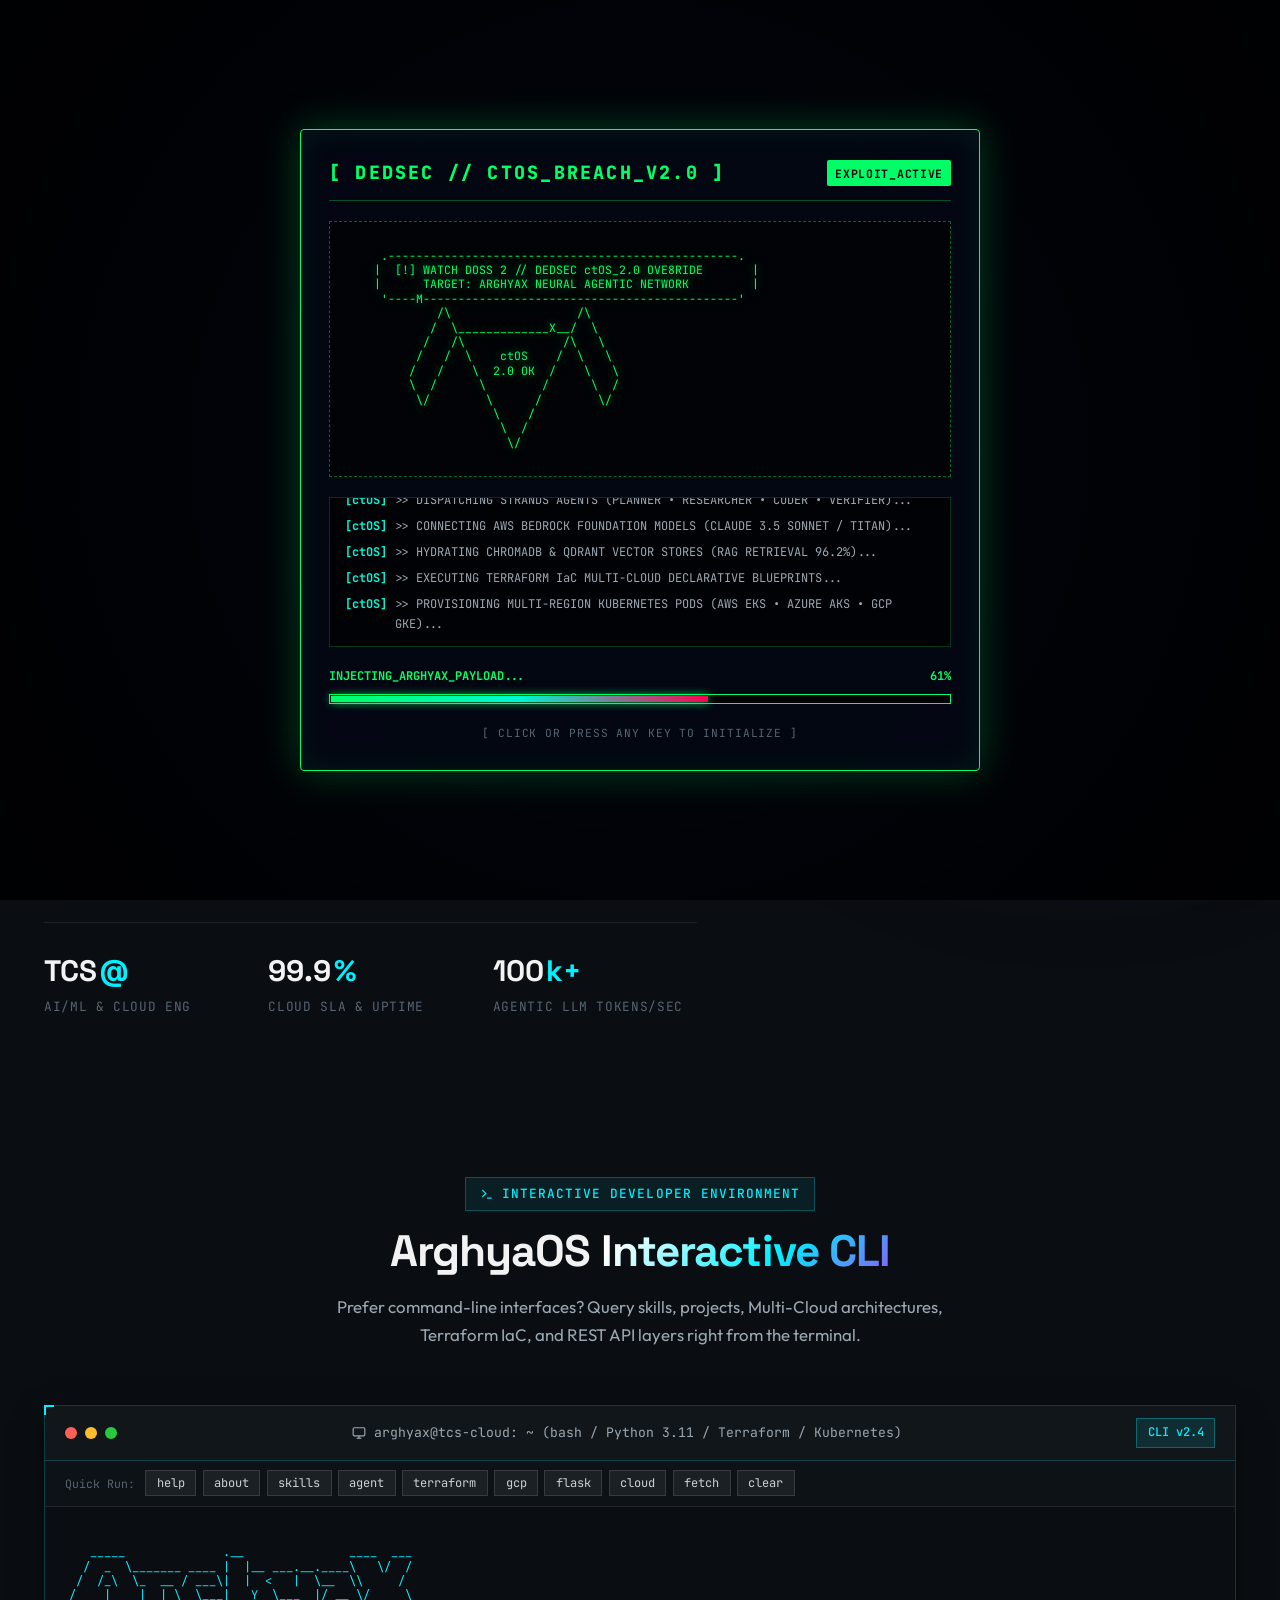
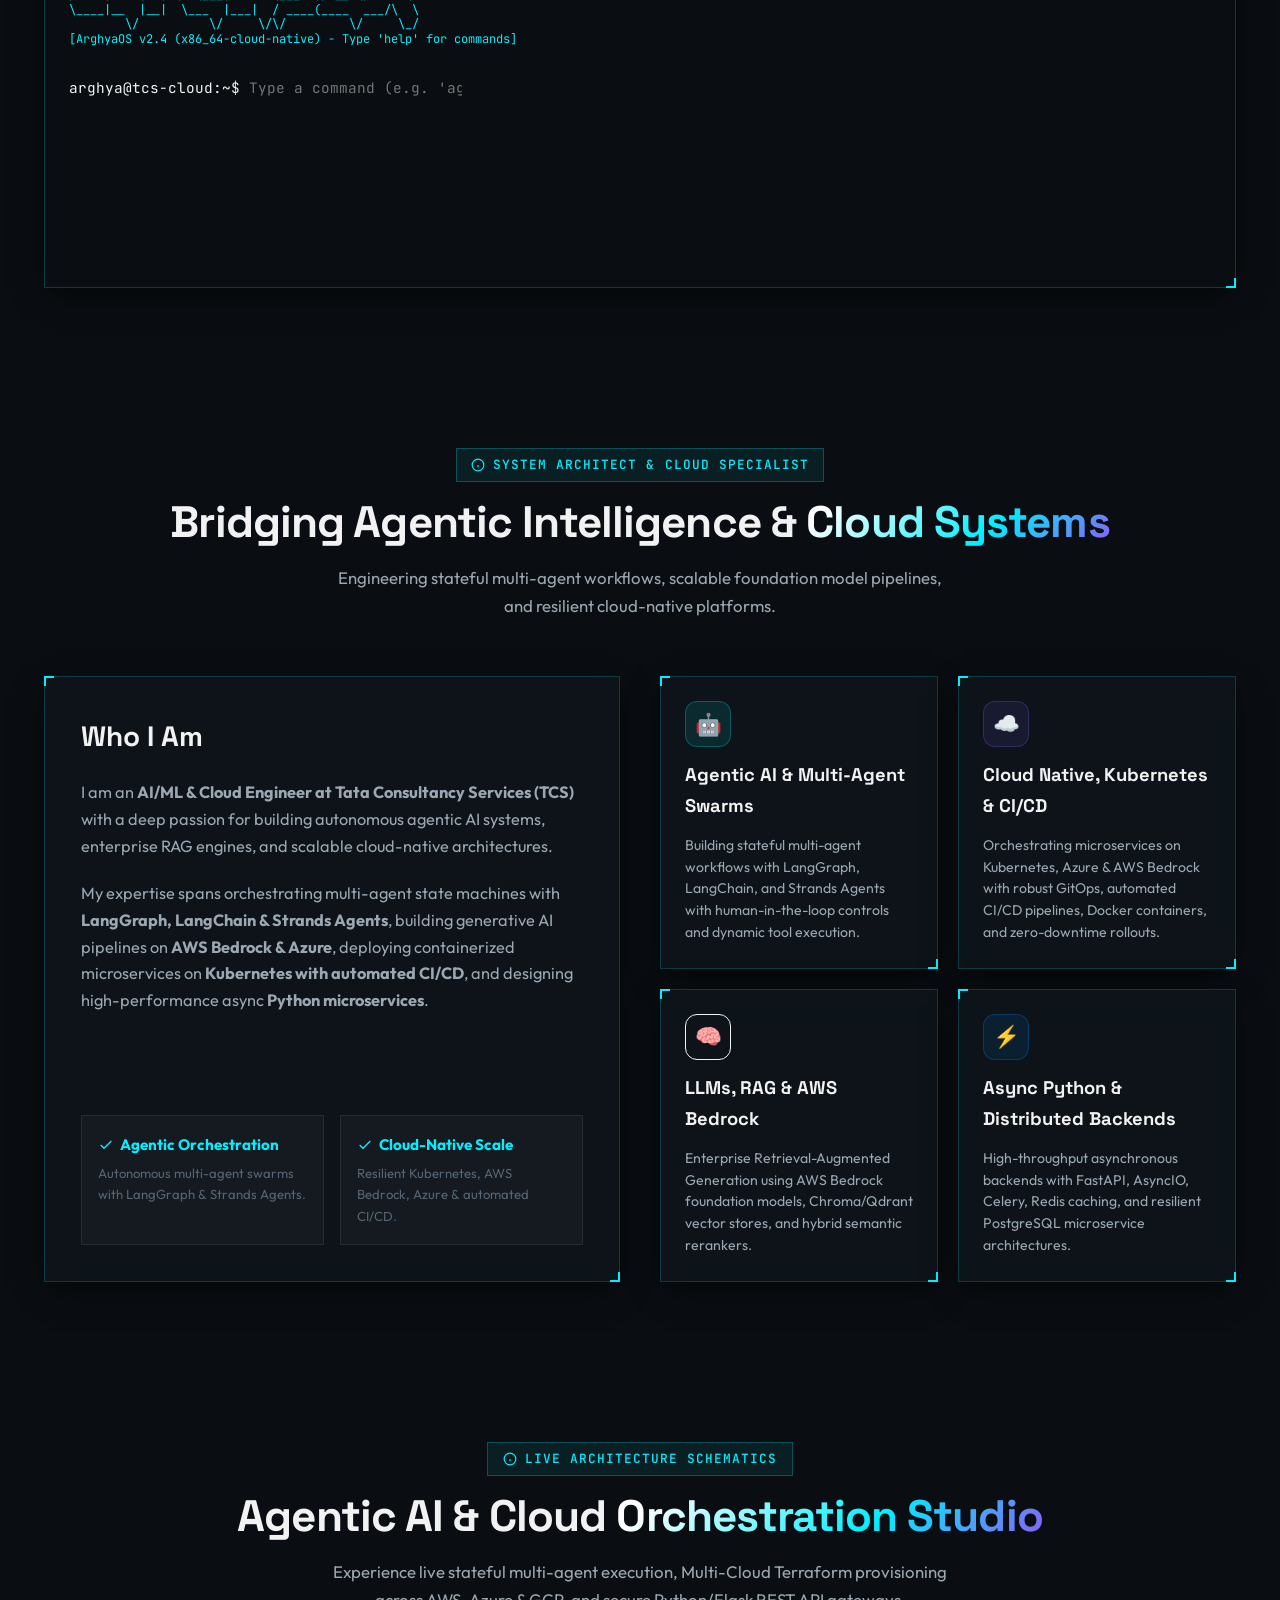
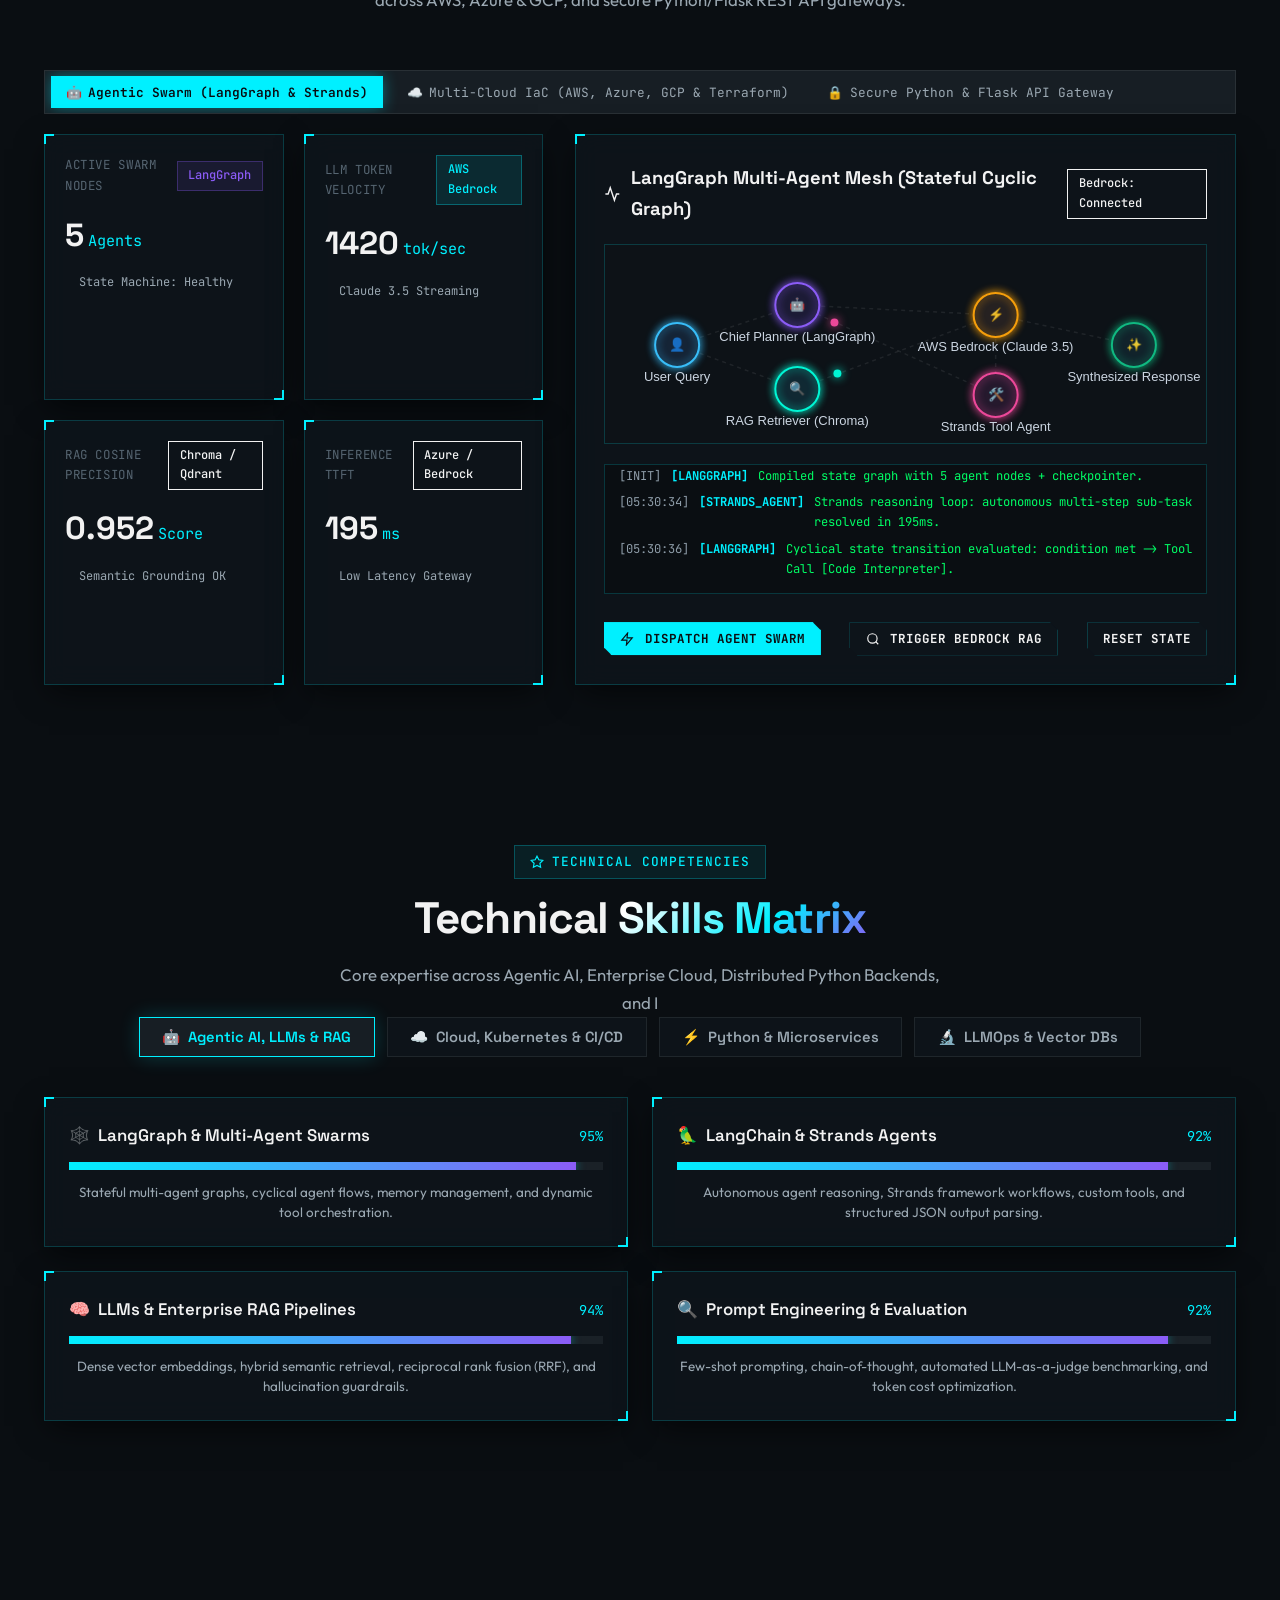
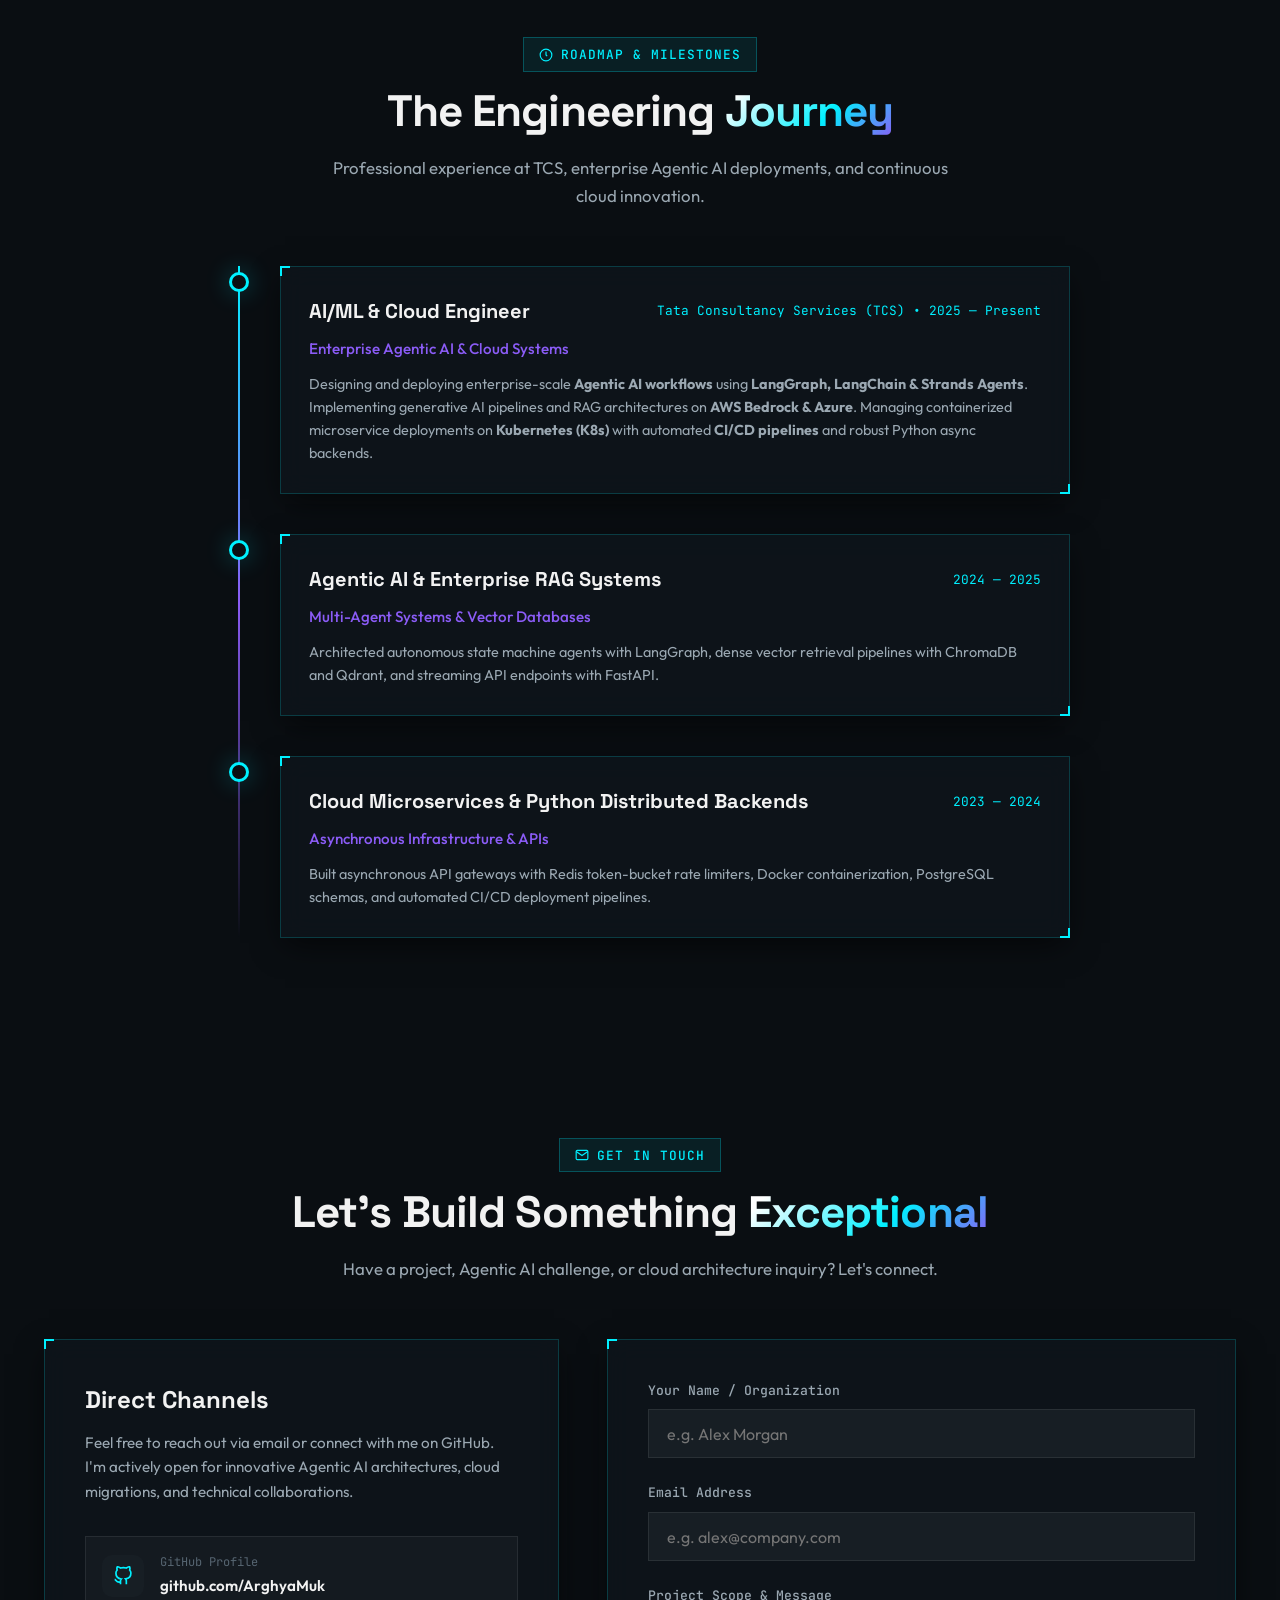
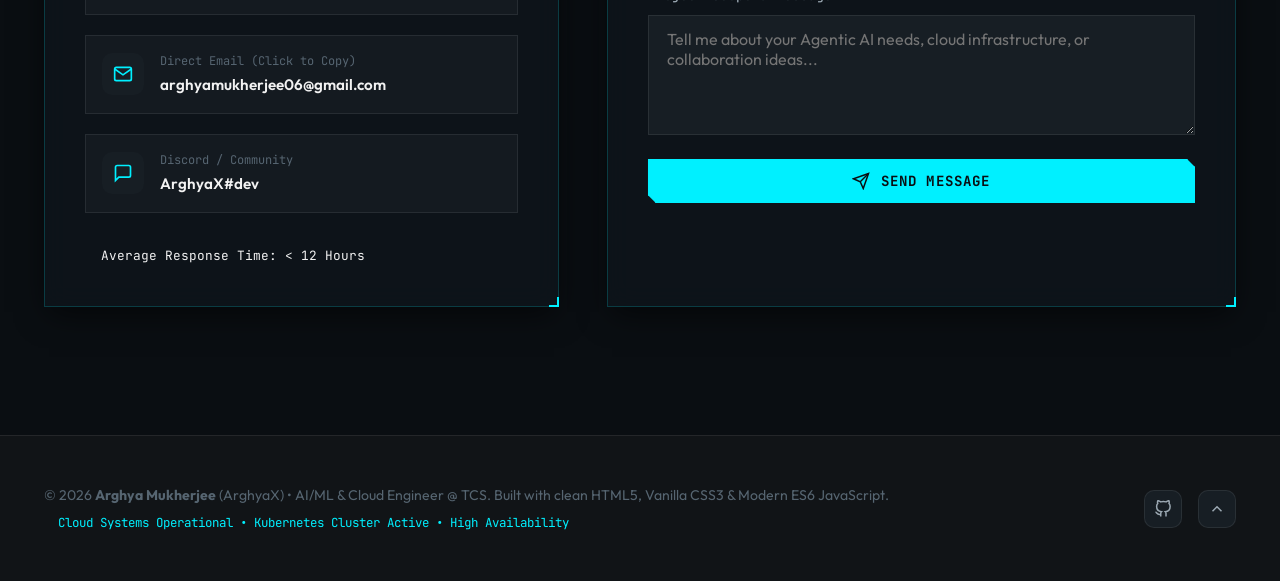
==== commit 6df7f688: "feat(ctos): enforce permanent Watch Dogs 2 dark theme, ctOS tactical grid background, and clean up n" ====
--- a/index.html
+++ b/index.html
@@ -101,23 +101,6 @@
 
       <!-- Action Controls -->
       <div class="nav-actions">
-        <!-- Watch Dogs 2 ctOS Bracket-Style Theme Switcher -->
-        <button id="theme-toggle-btn" class="theme-toggle-btn" title="Toggle ctOS Theme" aria-label="Toggle Theme">
-          <span class="theme-btn-bracket">[</span>
-          <span class="theme-icon">🌙</span>
-          <span class="theme-btn-text">DARK</span>
-          <span class="theme-btn-bracket">]</span>
-        </button>
-
-        <!-- Sound FX Toggle Button -->
-        <button id="audio-toggle-btn" class="audio-toggle-btn" title="Sound FX Toggle" aria-label="Sound FX Toggle">
-          <svg width="18" height="18" viewBox="0 0 24 24" fill="none" stroke="currentColor" stroke-width="2">
-            <polygon points="11 5 6 9 2 9 2 15 6 15 11 19 11 5"></polygon>
-            <line x1="23" y1="9" x2="17" y2="15"></line>
-            <line x1="17" y1="9" x2="23" y2="15"></line>
-          </svg>
-        </button>
-
         <!-- Mobile Menu Toggle -->
         <button id="mobile-toggle-btn" class="mobile-toggle-btn" title="Open Menu" aria-label="Open Menu">
           <svg width="20" height="20" viewBox="0 0 24 24" fill="none" stroke="currentColor" stroke-width="2">
--- a/css/style.css
+++ b/css/style.css
@@ -65,53 +65,7 @@
 }
 
 /* --------------------------------------------------------------------------
-   2. Watch Dogs 2 ctOS Light Mode Palette (Technical Lab Off-White)
-   -------------------------------------------------------------------------- */
-[data-theme="light"] {
-  --bg-primary: #EAEDEF;
-  --bg-secondary: #F4F6F7;
-  --bg-tertiary: #DCE2E6;
-  --bg-card: rgba(244, 246, 247, 0.94);
-  --bg-card-hover: rgba(255, 255, 255, 0.98);
-  --bg-glass: rgba(234, 237, 239, 0.88);
-  --bg-glass-strong: rgba(244, 246, 247, 0.96);
-
-  /* Deep High-Contrast Cyan & Accents for Light Theme */
-  --accent-cyan: #0088A3;
-  --accent-cyan-rgb: 0, 136, 163;
-  --accent-cyan-hover: #006E8C;
-  --accent-blue: #0066CC;
-  --accent-blue-rgb: 0, 102, 204;
-  --accent-red: #D32F2F;
-  --accent-red-rgb: 211, 47, 47;
-  --accent-lime: #008A3B;
-  --accent-lime-rgb: 0, 138, 59;
-  --accent-purple: #6D28D9;
-  --accent-purple-rgb: 109, 40, 217;
-
-  /* Typography Colors */
-  --text-primary: #111417;
-  --text-secondary: #475560;
-  --text-muted: #7A8993;
-  --text-inverse: #F4F6F7;
-
-  /* ctOS Hairline Borders & Brackets */
-  --border-subtle: #CBD2D6;
-  --border-glow: rgba(0, 136, 163, 0.4);
-  --border-card: rgba(0, 136, 163, 0.28);
-  --border-hairline: rgba(0, 136, 163, 0.2);
-  --card-bracket-color: #0088A3;
-  --grid-overlay: rgba(0, 136, 163, 0.035);
-  --scanline-color: rgba(0, 0, 0, 0.04);
-
-  /* Glows */
-  --glow-cyan: 0 0 20px rgba(0, 136, 163, 0.2);
-  --glow-subtle: 0 8px 25px 0 rgba(0, 0, 0, 0.08);
-  --shadow-card: 0 8px 24px -4px rgba(17, 20, 23, 0.08);
-}
-
-/* --------------------------------------------------------------------------
-   2. Reset & Global Base
+   2. Reset & Global Base (Permanent Watch Dogs 2 ctOS Dark Mode)
    -------------------------------------------------------------------------- */
 *, *::before, *::after {
   box-sizing: border-box;
@@ -126,7 +80,13 @@
 }
 
 body {
-  background-color: var(--bg-primary);
+  background-color: #0A0E12;
+  background-image: 
+    radial-gradient(circle at 50% 0%, rgba(0, 240, 255, 0.07) 0%, transparent 60%),
+    linear-gradient(rgba(0, 240, 255, 0.025) 1px, transparent 1px),
+    linear-gradient(90deg, rgba(0, 240, 255, 0.025) 1px, transparent 1px);
+  background-size: 100% 100%, 64px 64px, 64px 64px;
+  background-attachment: fixed;
   color: var(--text-primary);
   font-family: var(--font-sans);
   line-height: 1.65;
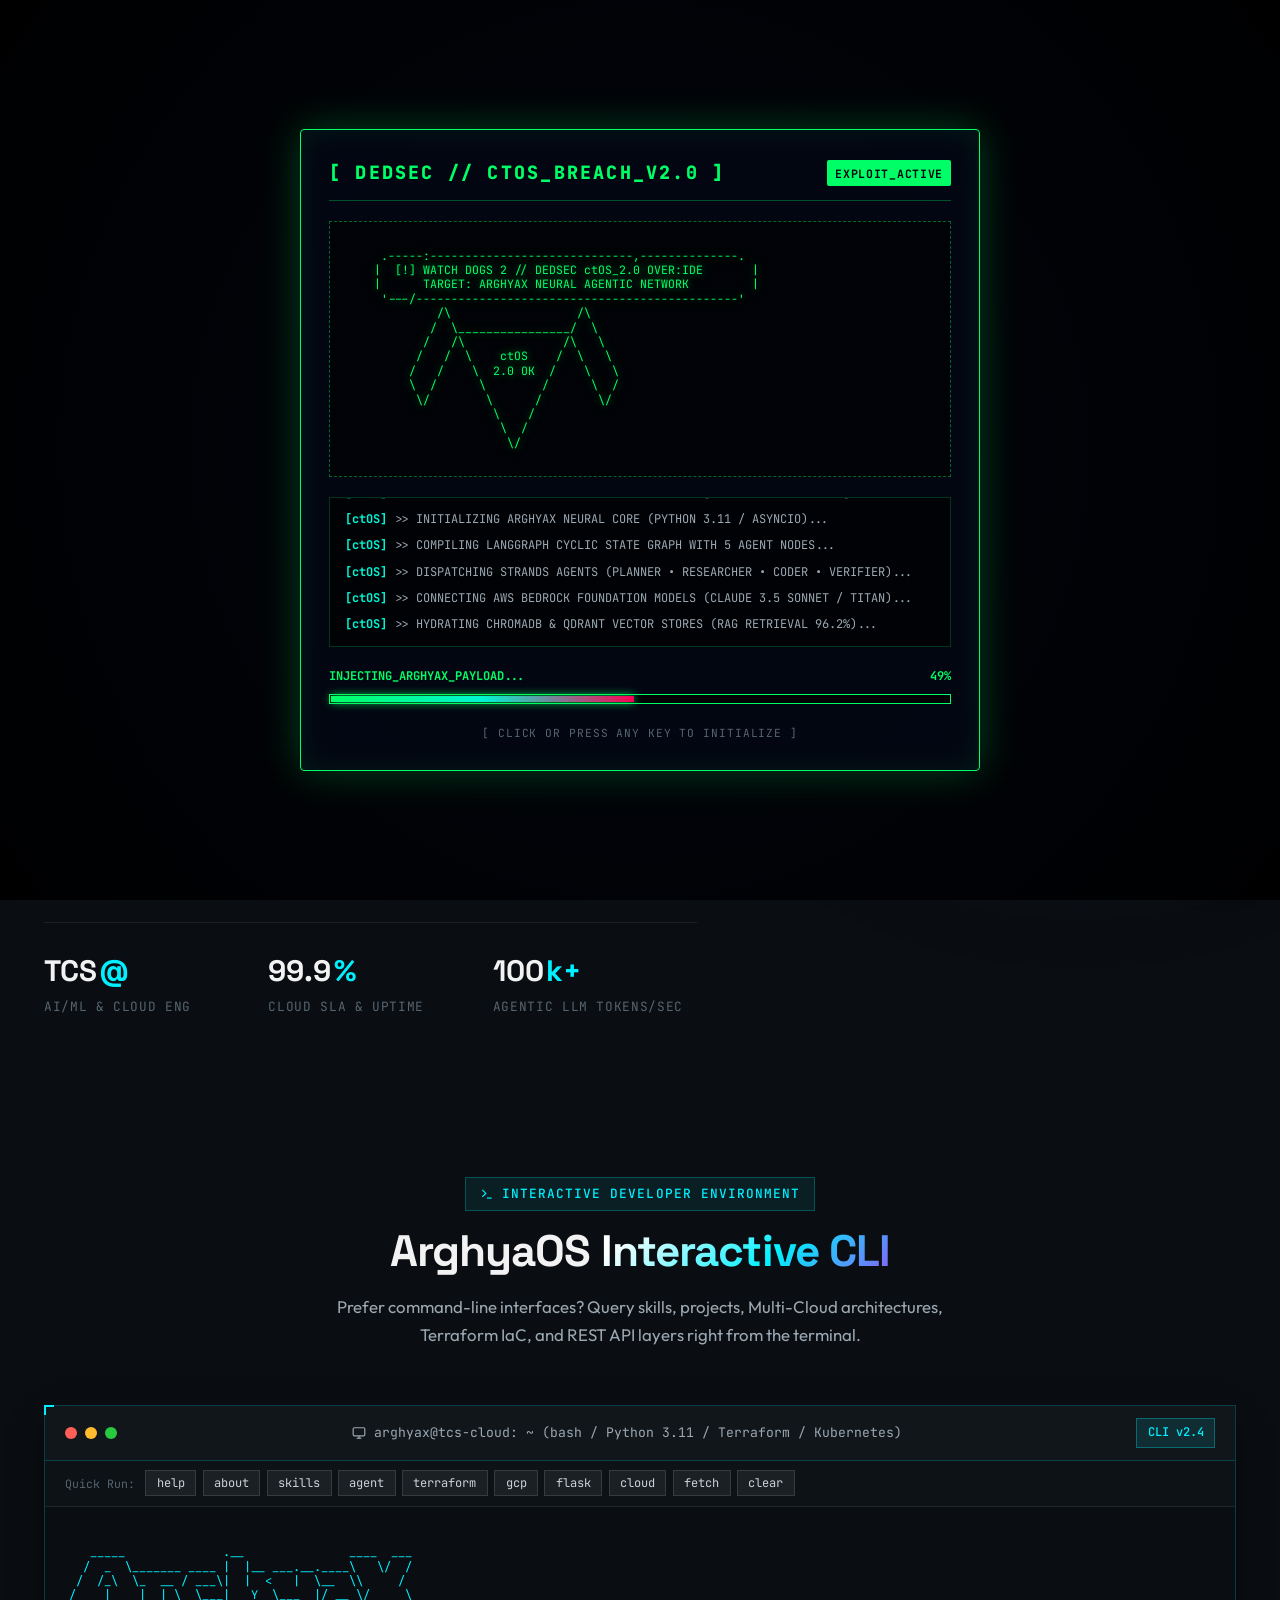
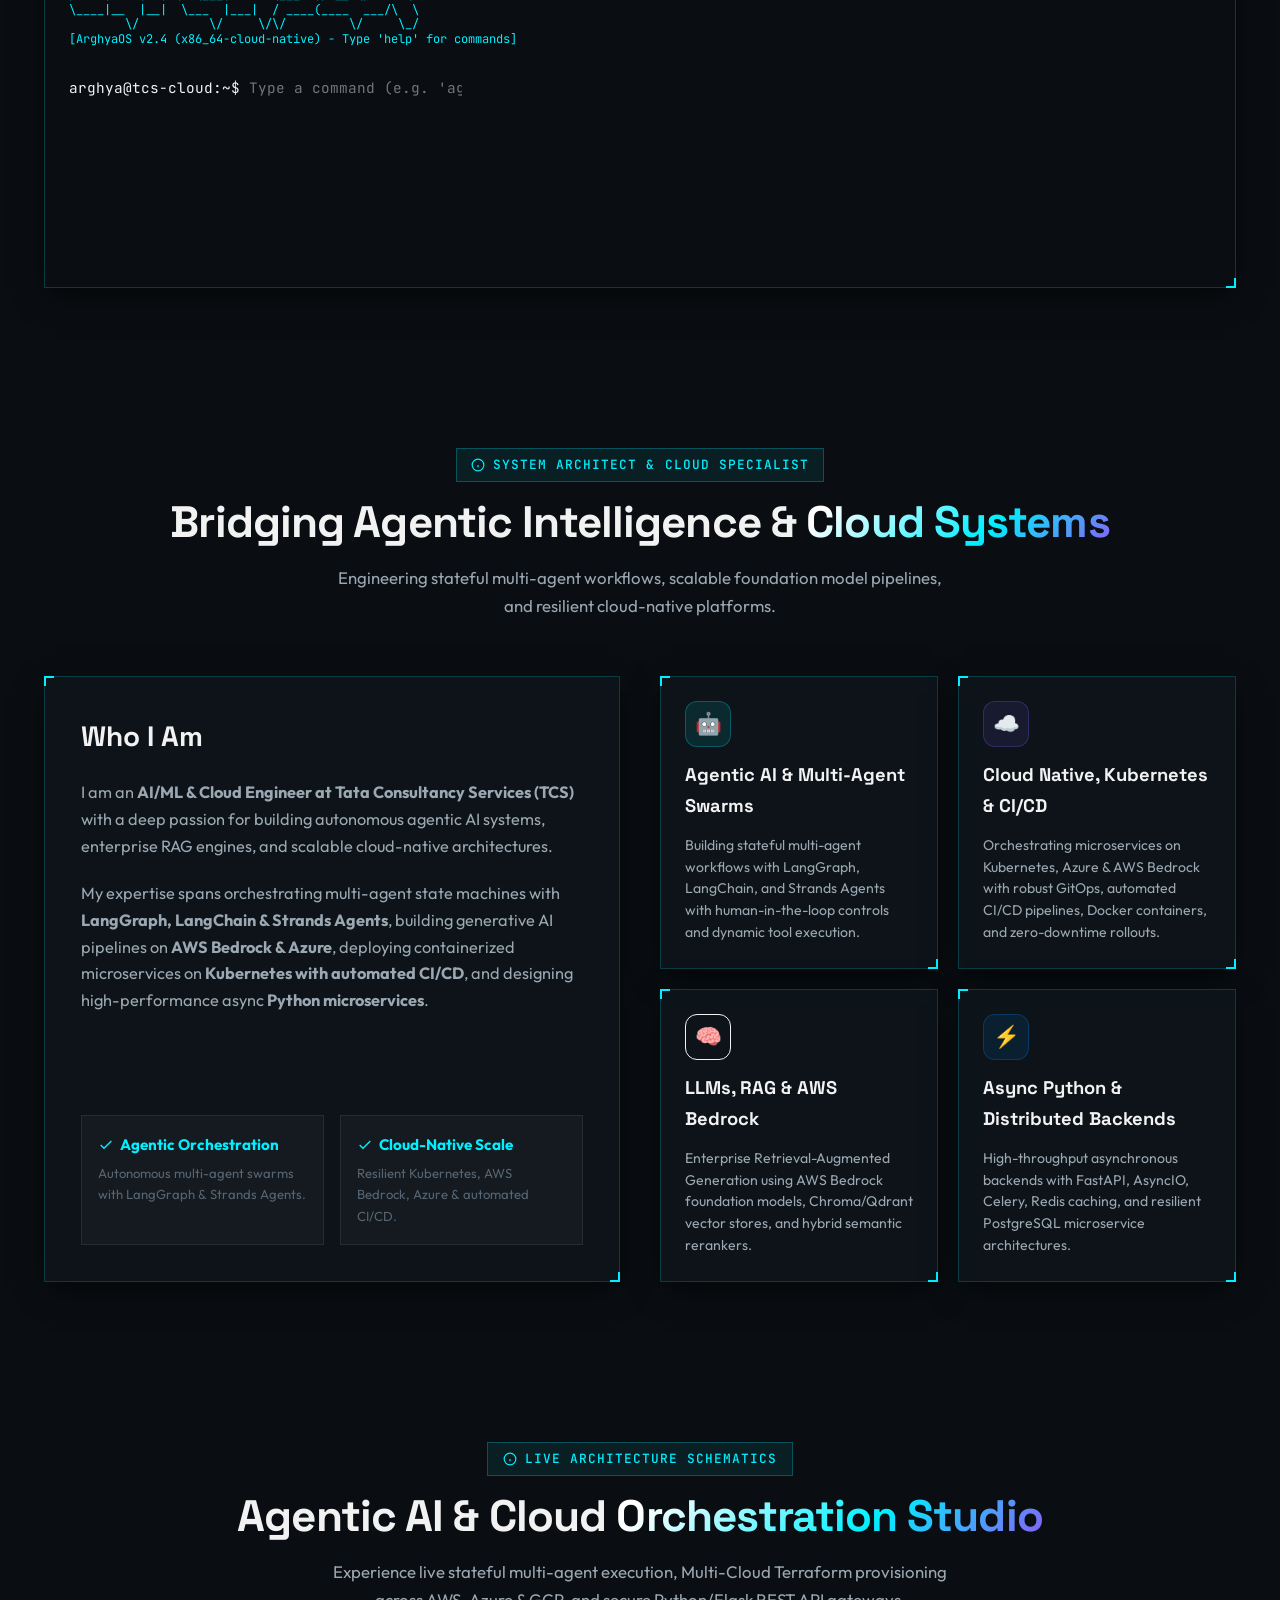
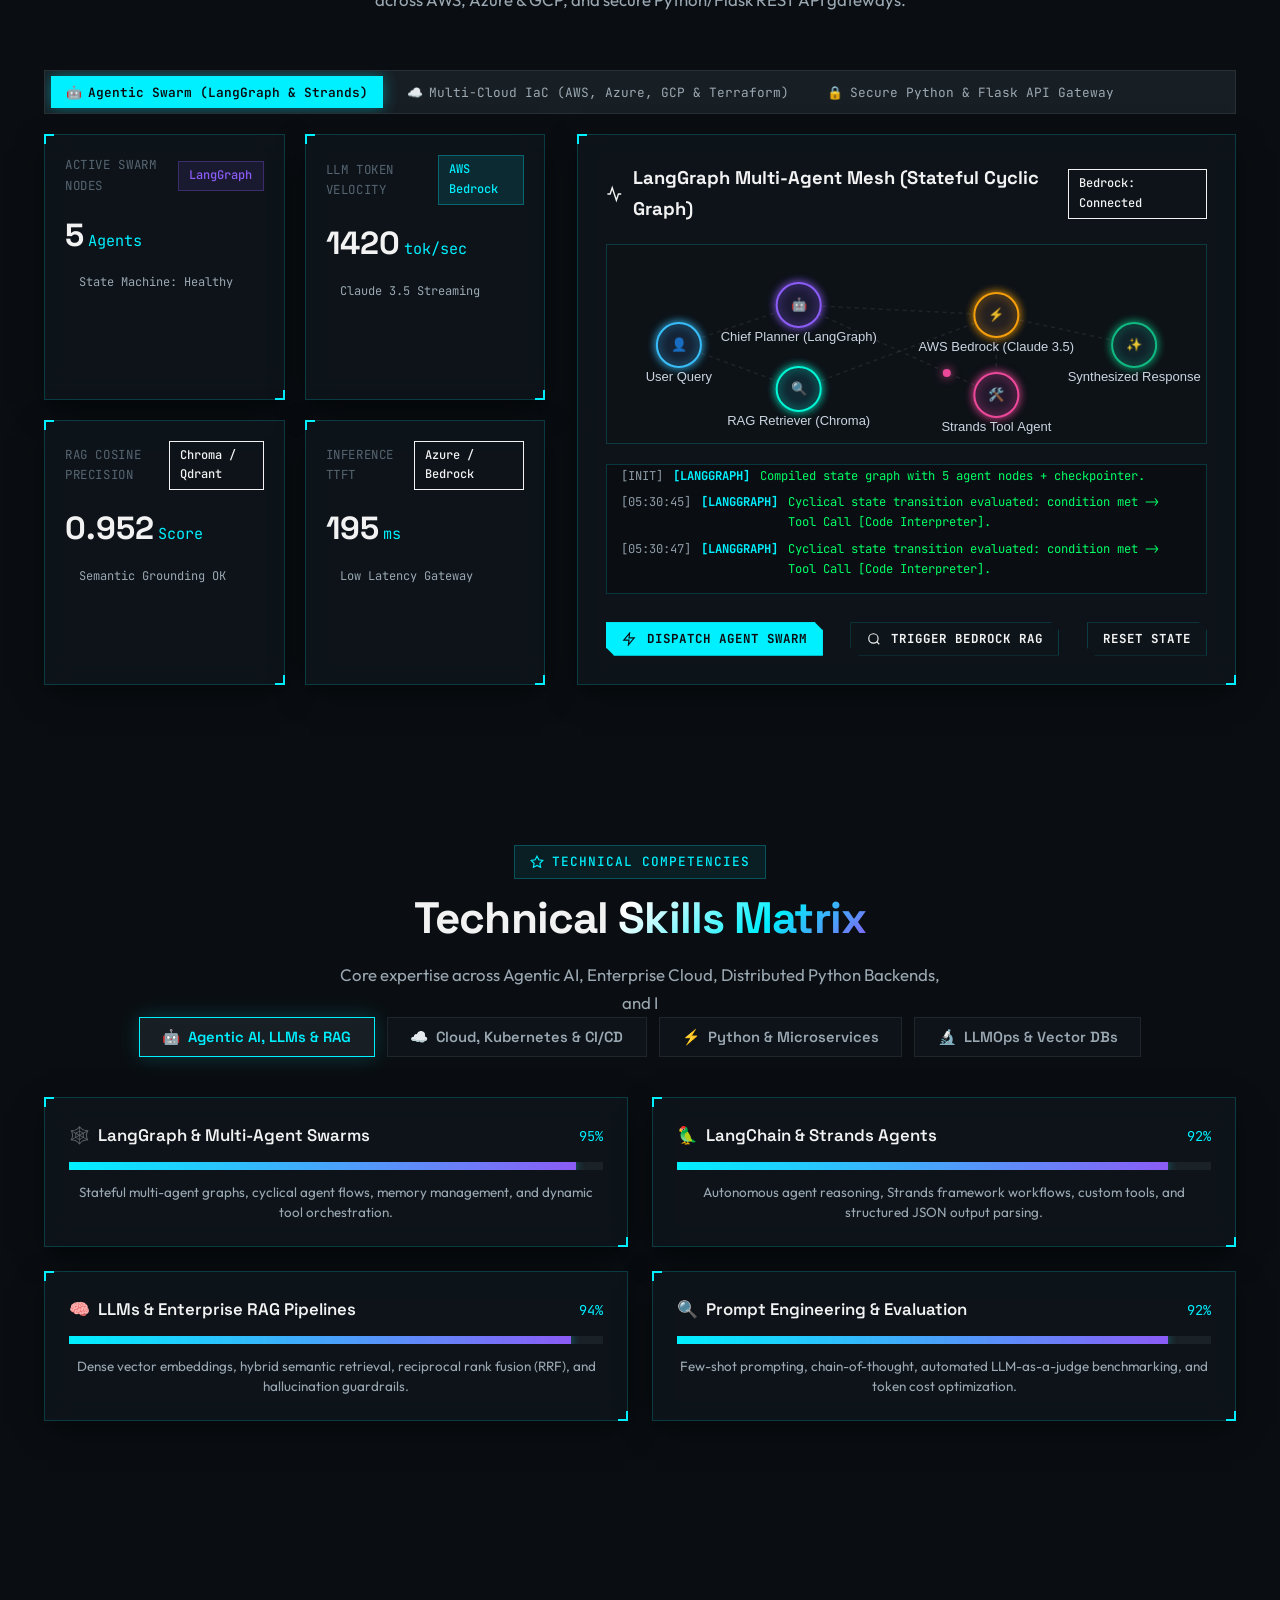
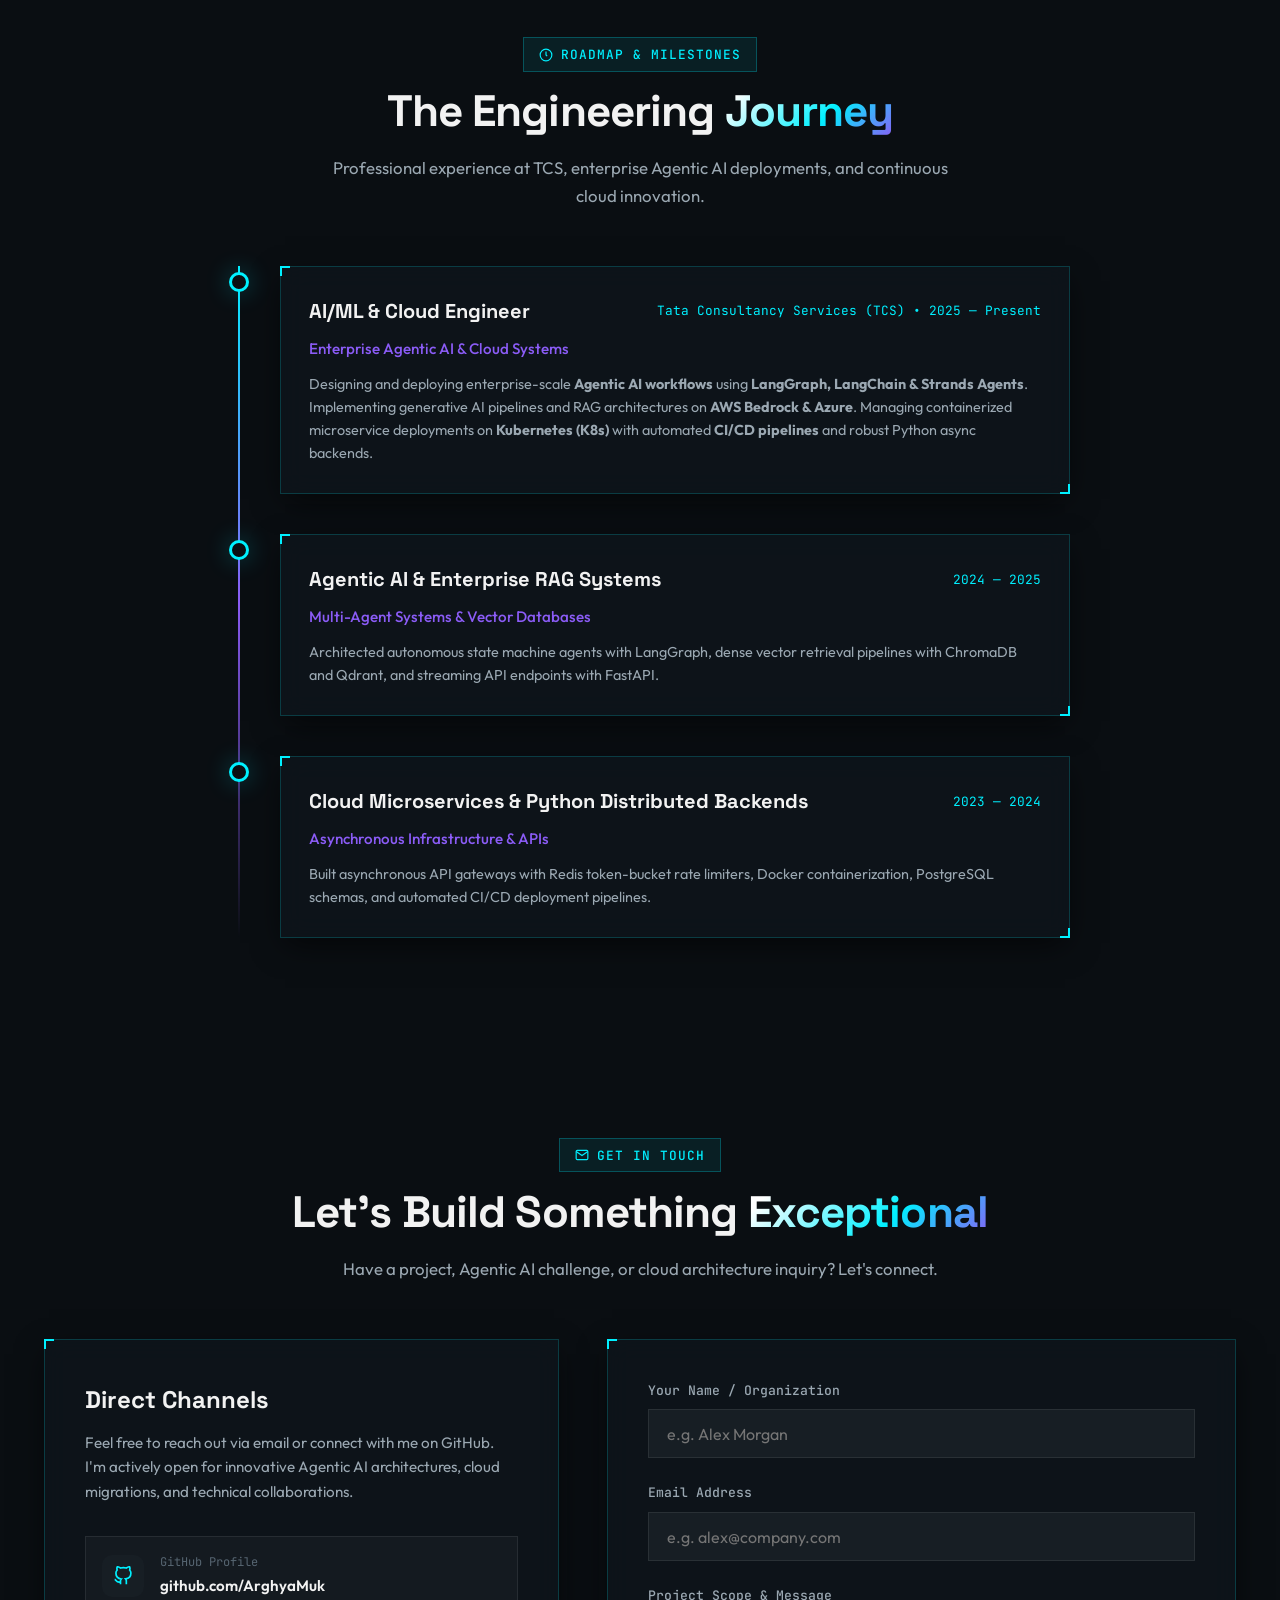
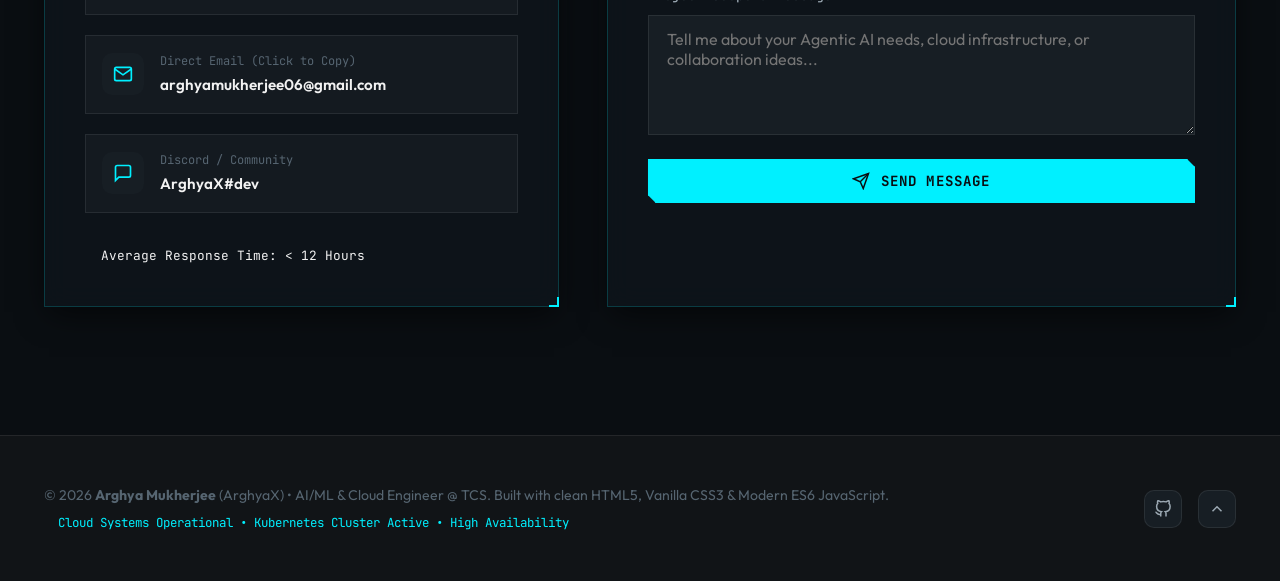
==== commit 041a9389: "feat(dedsec): upgrade chatbot and hero core to authentic Watch Dogs 2 DedSec profiler theme" ====
--- a/index.html
+++ b/index.html
@@ -210,7 +210,7 @@
 
           <!-- Central Core DedSec Cyber Sphere -->
           <div class="jarvis-core-sphere">
-            <img src="assets/watchdogs_dedsec_logo.jpg" alt="Watch Dogs 2 DedSec Cyber Core - Arghya Mukherjee" class="jarvis-core-img" />
+            <img src="assets/watchdogs_fox_cyber_core.jpg" alt="Watch Dogs 2 DedSec Cyber Core - Arghya Mukherjee" class="jarvis-core-img" />
           </div>
 
           <!-- Orbital Telemetry HUD Nodes (Zero Overlap Guaranteed) -->
@@ -1116,7 +1116,7 @@
 
     <!-- Footer Input Bar -->
     <div class="jarvis-chat-footer">
-      <input type="text" id="jarvis-chat-input" class="jarvis-chat-input" placeholder="Ask J.A.R.V.I.S. anything about Arghya's work..." autocomplete="off" spellcheck="false" />
+      <input type="text" id="jarvis-chat-input" class="jarvis-chat-input" placeholder="> Enter ctOS query (e.g. 'skills', 'agents', 'experience', 'contact')..." autocomplete="off" spellcheck="false" />
       <button id="jarvis-chat-send" class="jarvis-chat-send" title="Send Message" aria-label="Send message">
         <svg width="16" height="16" viewBox="0 0 24 24" fill="none" stroke="currentColor" stroke-width="2"><line x1="22" y1="2" x2="11" y2="13"></line><polygon points="22 2 15 22 11 13 2 9 22 2"></polygon></svg>
       </button>
--- a/css/style.css
+++ b/css/style.css
@@ -2439,7 +2439,7 @@
 .jarvis-action-btn {
   width: 28px;
   height: 28px;
-  border-radius: 6px;
+  border-radius: 0 !important;
   background: rgba(255, 255, 255, 0.05);
   border: 1px solid var(--border-subtle);
   color: var(--text-secondary);
@@ -2459,8 +2459,8 @@
 /* Quick Suggestion Chips Bar */
 .jarvis-quick-chips {
   padding: 0.6rem 0.9rem;
-  background: rgba(5, 8, 18, 0.6);
-  border-bottom: 1px solid rgba(255, 255, 255, 0.05);
+  background: #080C10;
+  border-bottom: 1px solid rgba(0, 240, 255, 0.15);
   display: flex;
   gap: 0.45rem;
   overflow-x: auto;
@@ -2472,19 +2472,19 @@
   padding: 0.35rem 0.7rem;
   font-family: var(--font-mono);
   font-size: 0.72rem;
-  color: var(--text-secondary);
-  background: rgba(255, 255, 255, 0.04);
-  border: 1px solid var(--border-subtle);
-  border-radius: var(--border-radius-full);
+  color: #CBD2D6;
+  background: rgba(0, 240, 255, 0.05);
+  border: 1px solid rgba(0, 240, 255, 0.2);
+  border-radius: 0 !important;
   white-space: nowrap;
   cursor: pointer;
   transition: all var(--transition-fast);
 }
 
 .jarvis-chip:hover {
-  background: rgba(var(--accent-cyan-rgb), 0.15);
-  color: var(--accent-cyan);
-  border-color: var(--accent-cyan);
+  background: rgba(0, 240, 255, 0.18);
+  color: #00F0FF;
+  border-color: #00F0FF;
   transform: translateY(-1px);
 }
 
@@ -2519,10 +2519,11 @@
 }
 
 .user-msg .msg-bubble {
-  background: linear-gradient(135deg, rgba(var(--accent-cyan-rgb), 0.25), rgba(var(--accent-purple-rgb), 0.25));
-  border: 1px solid rgba(var(--accent-cyan-rgb), 0.4);
-  color: #ffffff;
-  border-radius: 14px 14px 2px 14px;
+  background: #111A22;
+  border: 1px solid #00FF66;
+  color: #F2F2F2;
+  border-radius: 0 !important;
+  clip-path: polygon(6px 0, 100% 0, 100% 100%, 0 100%, 0 6px);
   padding: 0.65rem 0.95rem;
   font-size: 0.88rem;
   line-height: 1.45;
@@ -2535,15 +2536,21 @@
 .bot-msg .msg-avatar {
   width: 28px;
   height: 28px;
-  border-radius: 6px;
-  background: rgba(var(--accent-cyan-rgb), 0.1);
-  border: 1px solid rgba(var(--accent-cyan-rgb), 0.4);
+  border-radius: 2px;
+  background: #030712;
+  border: 1px solid #00FF66;
   display: flex;
   align-items: center;
   justify-content: center;
-  font-size: 0.95rem;
+  overflow: hidden;
   flex-shrink: 0;
   margin-top: 2px;
+}
+
+.wd-bot-avatar {
+  width: 100%;
+  height: 100%;
+  object-fit: cover;
 }
 
 .bot-msg .msg-content {
@@ -2556,24 +2563,25 @@
   font-size: 0.68rem;
   font-weight: 700;
   color: var(--accent-cyan);
-  margin-bottom: 0.2rem;
-  letter-spacing: 0.05em;
+  margin-bottom: 0.25rem;
+  letter-spacing: 0.08em;
 }
 
 .bot-msg .msg-bubble {
-  background: rgba(18, 24, 48, 0.7);
-  border: 1px solid rgba(255, 255, 255, 0.08);
-  border-radius: 14px 14px 14px 2px;
+  background: #0D1217;
+  border: 1px solid rgba(0, 240, 255, 0.28);
+  border-radius: 0 !important;
+  clip-path: polygon(0 0, calc(100% - 6px) 0, 100% 6px, 100% 100%, 0 100%);
   padding: 0.75rem 1rem;
   font-size: 0.86rem;
   color: var(--text-primary);
   line-height: 1.55;
-  box-shadow: 0 4px 15px rgba(0, 0, 0, 0.3);
+  box-shadow: 0 4px 15px rgba(0, 0, 0, 0.5);
 }
 
 .bot-msg .msg-bubble strong {
   color: var(--accent-cyan);
-  font-weight: 600;
+  font-weight: 700;
 }
 
 .bot-msg .msg-bubble code {
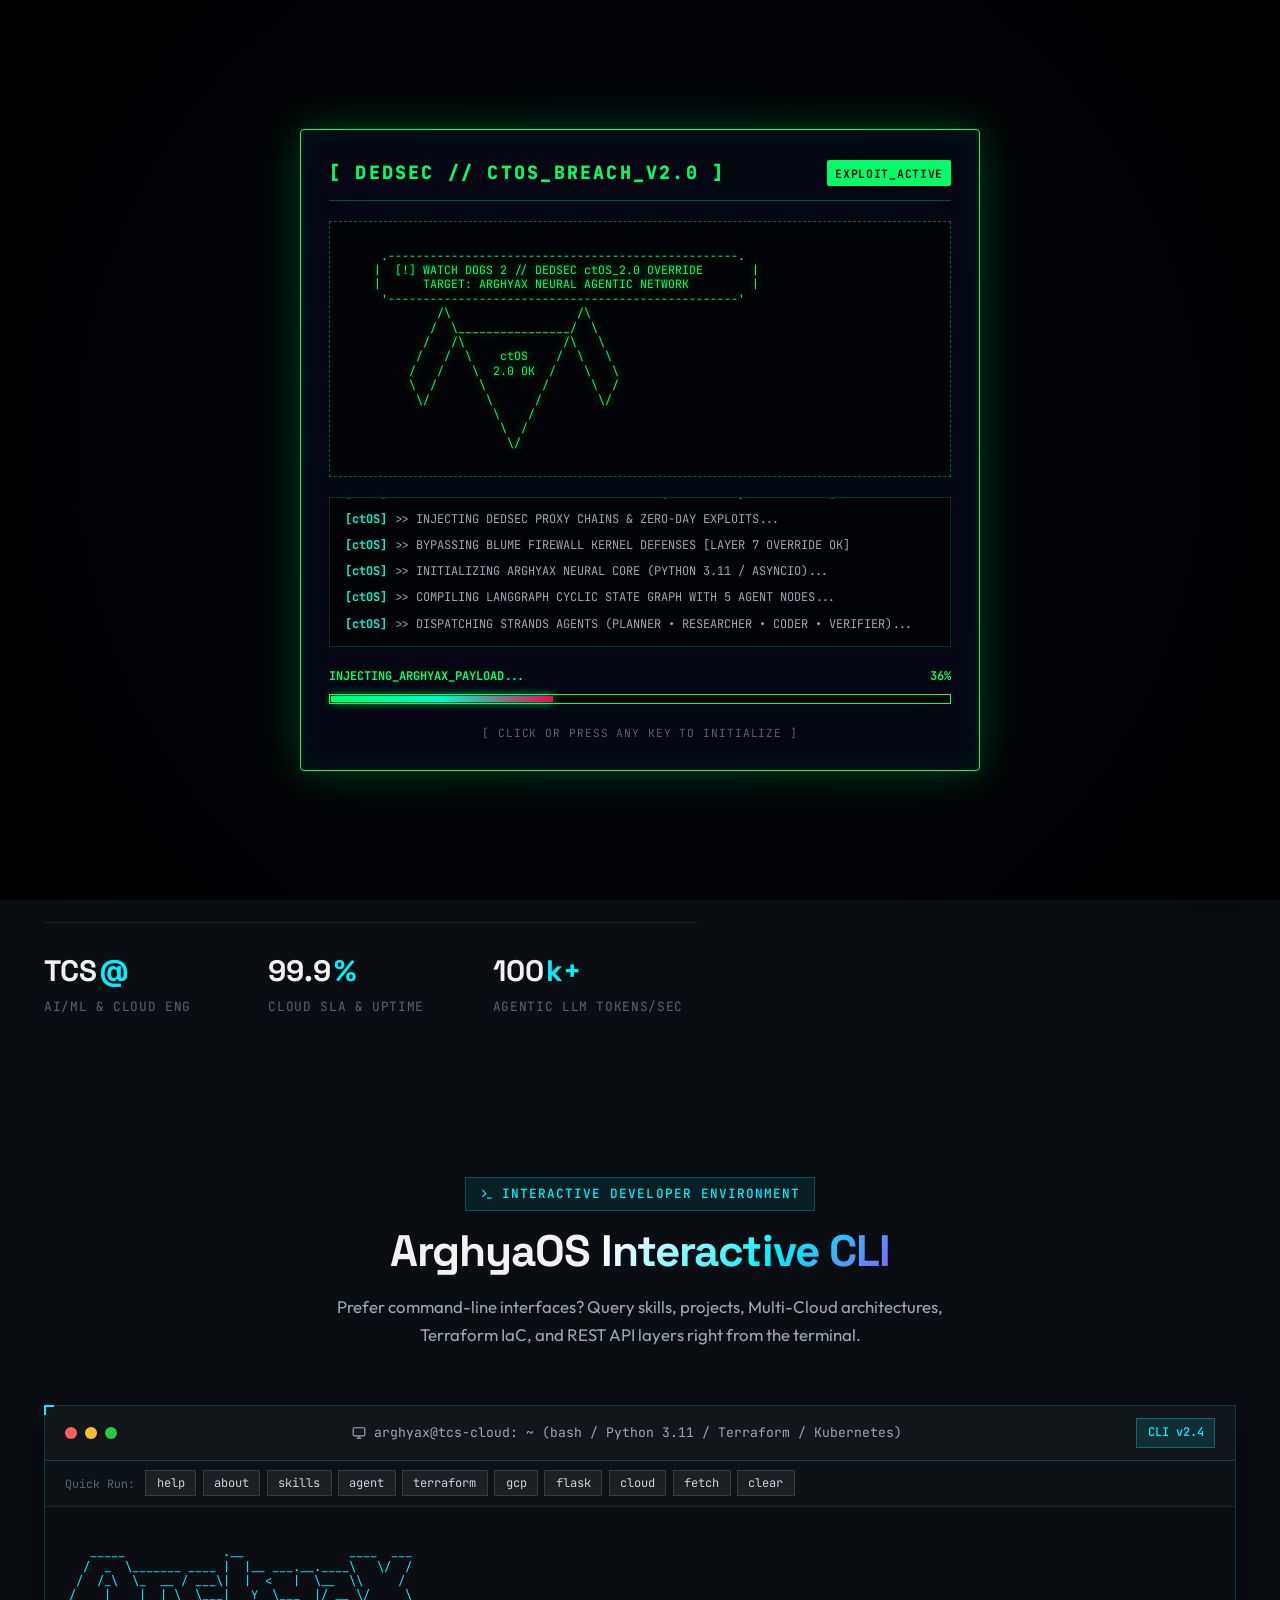
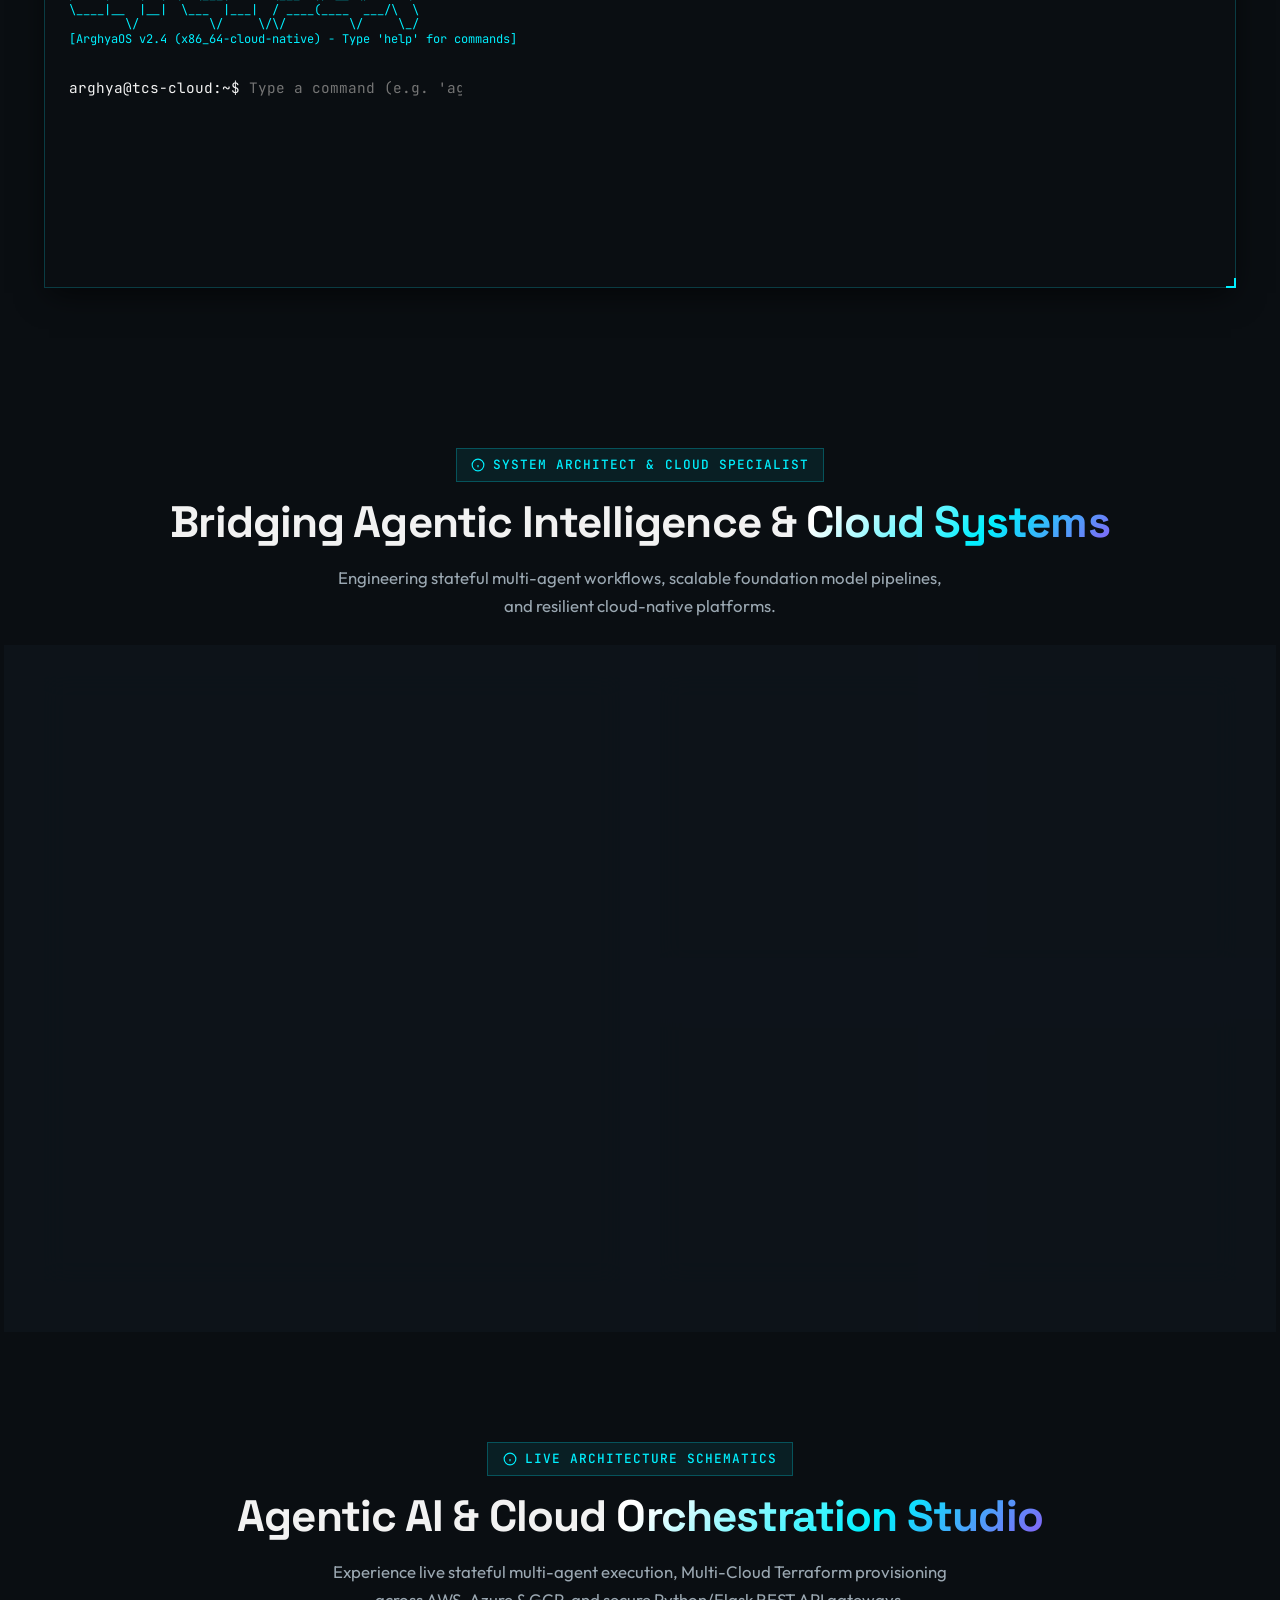
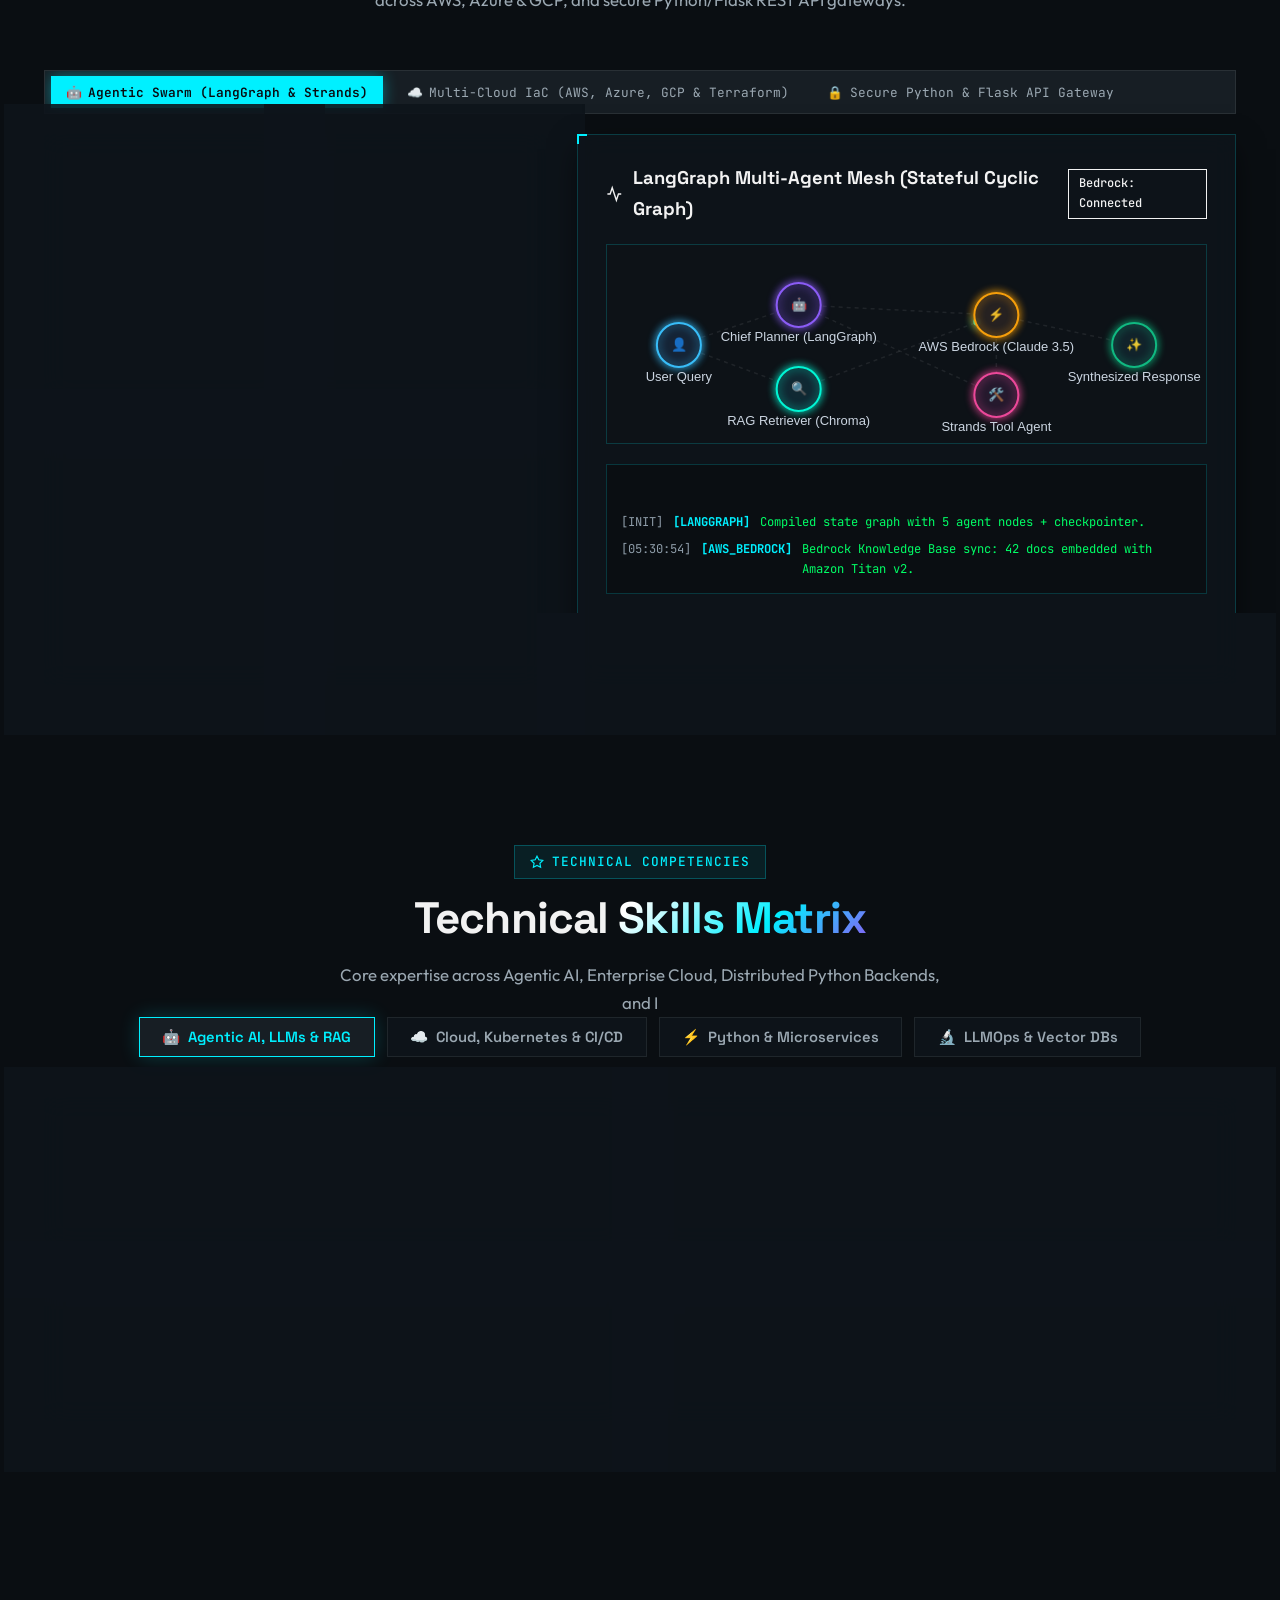
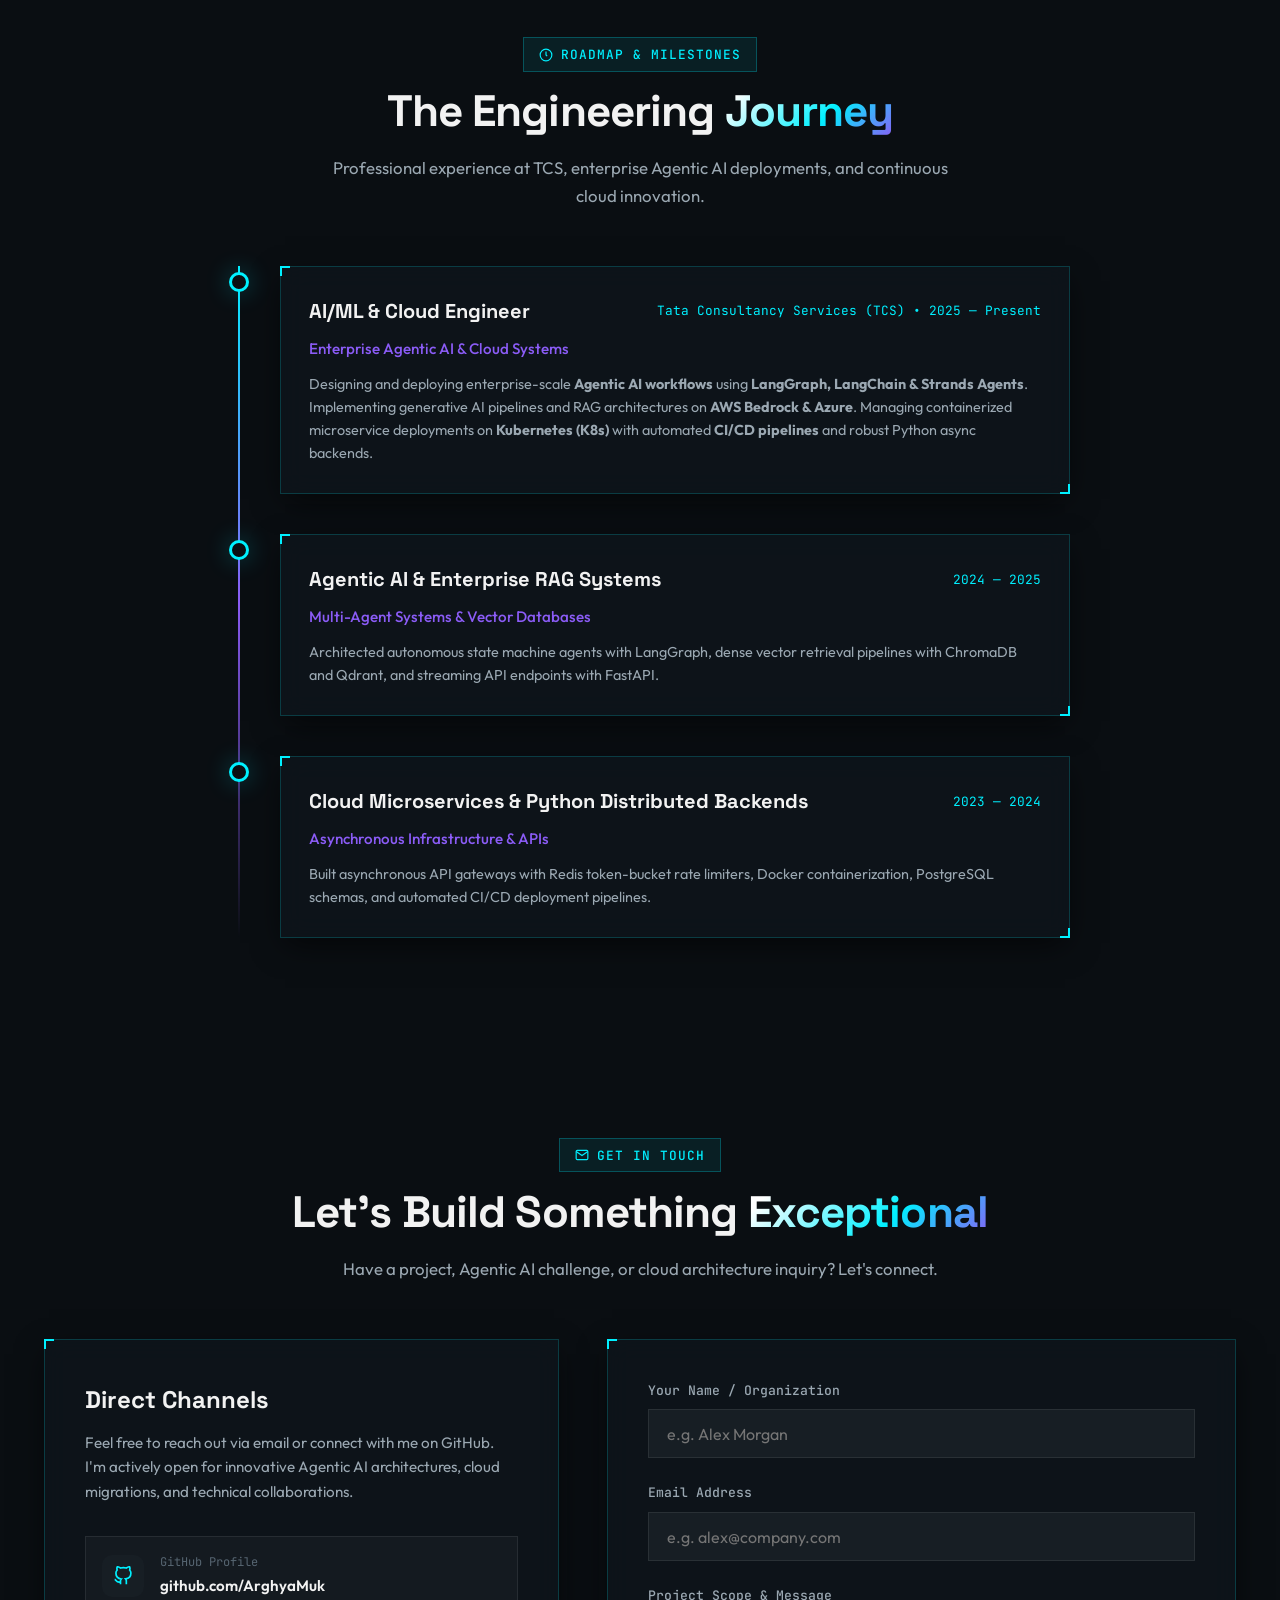
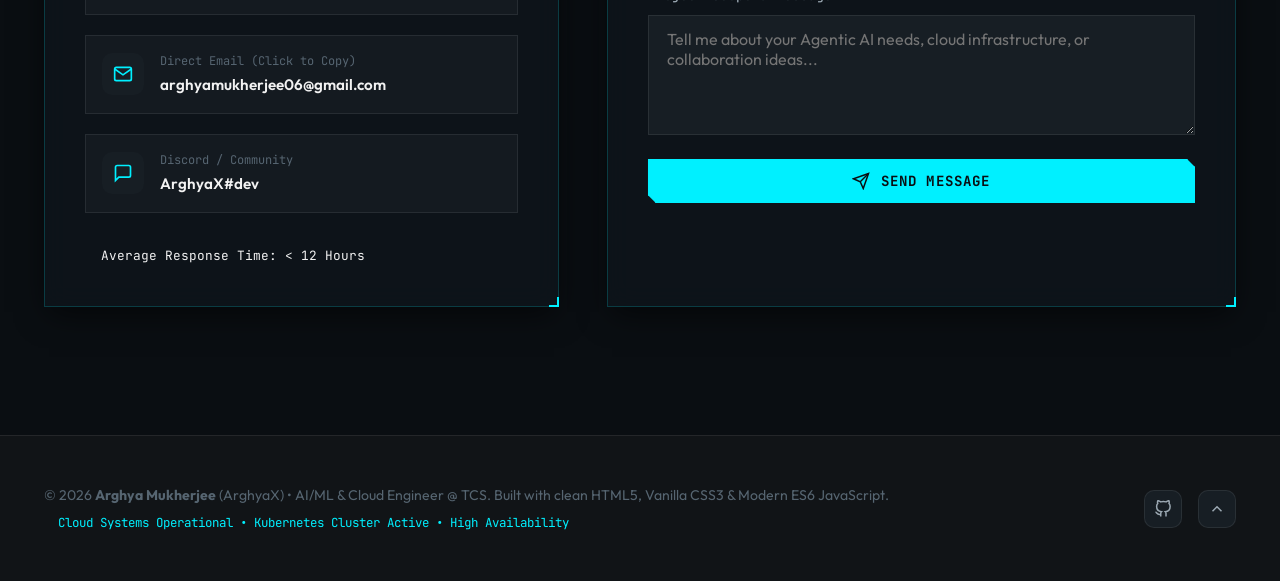
==== commit 0c3f6846: "chore(branding): replace all remaining jarvis references with DedSec ctOS 2.0 Profiler" ====
--- a/index.html
+++ b/index.html
@@ -1067,7 +1067,7 @@
        10. J.A.R.V.I.S. NEURAL Q&A CHATBOT WIDGET
        ========================================================================= -->
   <!-- Floating Chatbot Launcher Trigger -->
-  <div id="jarvis-chat-trigger" class="jarvis-chat-trigger" title="Ask DedSec AI Assistant" aria-label="Open DedSec Chatbot">
+  <div id="jarvis-chat-trigger" class="jarvis-chat-trigger" title="Open DedSec ctOS 2.0 Profiler" aria-label="Open DedSec Chatbot">
     <div class="jarvis-trigger-ring"></div>
     <div class="jarvis-trigger-icon">
       <img src="assets/dedsec_emblem.jpg" alt="DedSec Watch Dogs 2 AI" class="jarvis-trigger-img" />
@@ -1076,7 +1076,7 @@
   </div>
 
   <!-- Chatbot Modal Window -->
-  <div id="jarvis-chat-modal" class="jarvis-chat-modal" role="dialog" aria-modal="true" aria-label="DedSec AI Chat">
+  <div id="jarvis-chat-modal" class="jarvis-chat-modal" role="dialog" aria-modal="true" aria-label="DedSec ctOS AI Chat">
     <!-- Header -->
     <div class="jarvis-chat-header">
       <div class="jarvis-header-left">
@@ -1084,10 +1084,10 @@
           <img src="assets/dedsec_emblem.jpg" alt="DedSec Logo" class="jarvis-avatar-img" />
         </div>
         <div class="jarvis-header-info">
-          <div class="jarvis-header-title">DEDSEC <span>AI</span></div>
+          <div class="jarvis-header-title">DEDSEC // <span>ctOS 2.0</span></div>
           <div class="jarvis-header-status">
             <div class="pulse-dot"></div>
-            <span>ctOS Neural Q&amp;A Online</span>
+            <span>NEURAL PROFILER ACTIVE</span>
           </div>
         </div>
       </div>
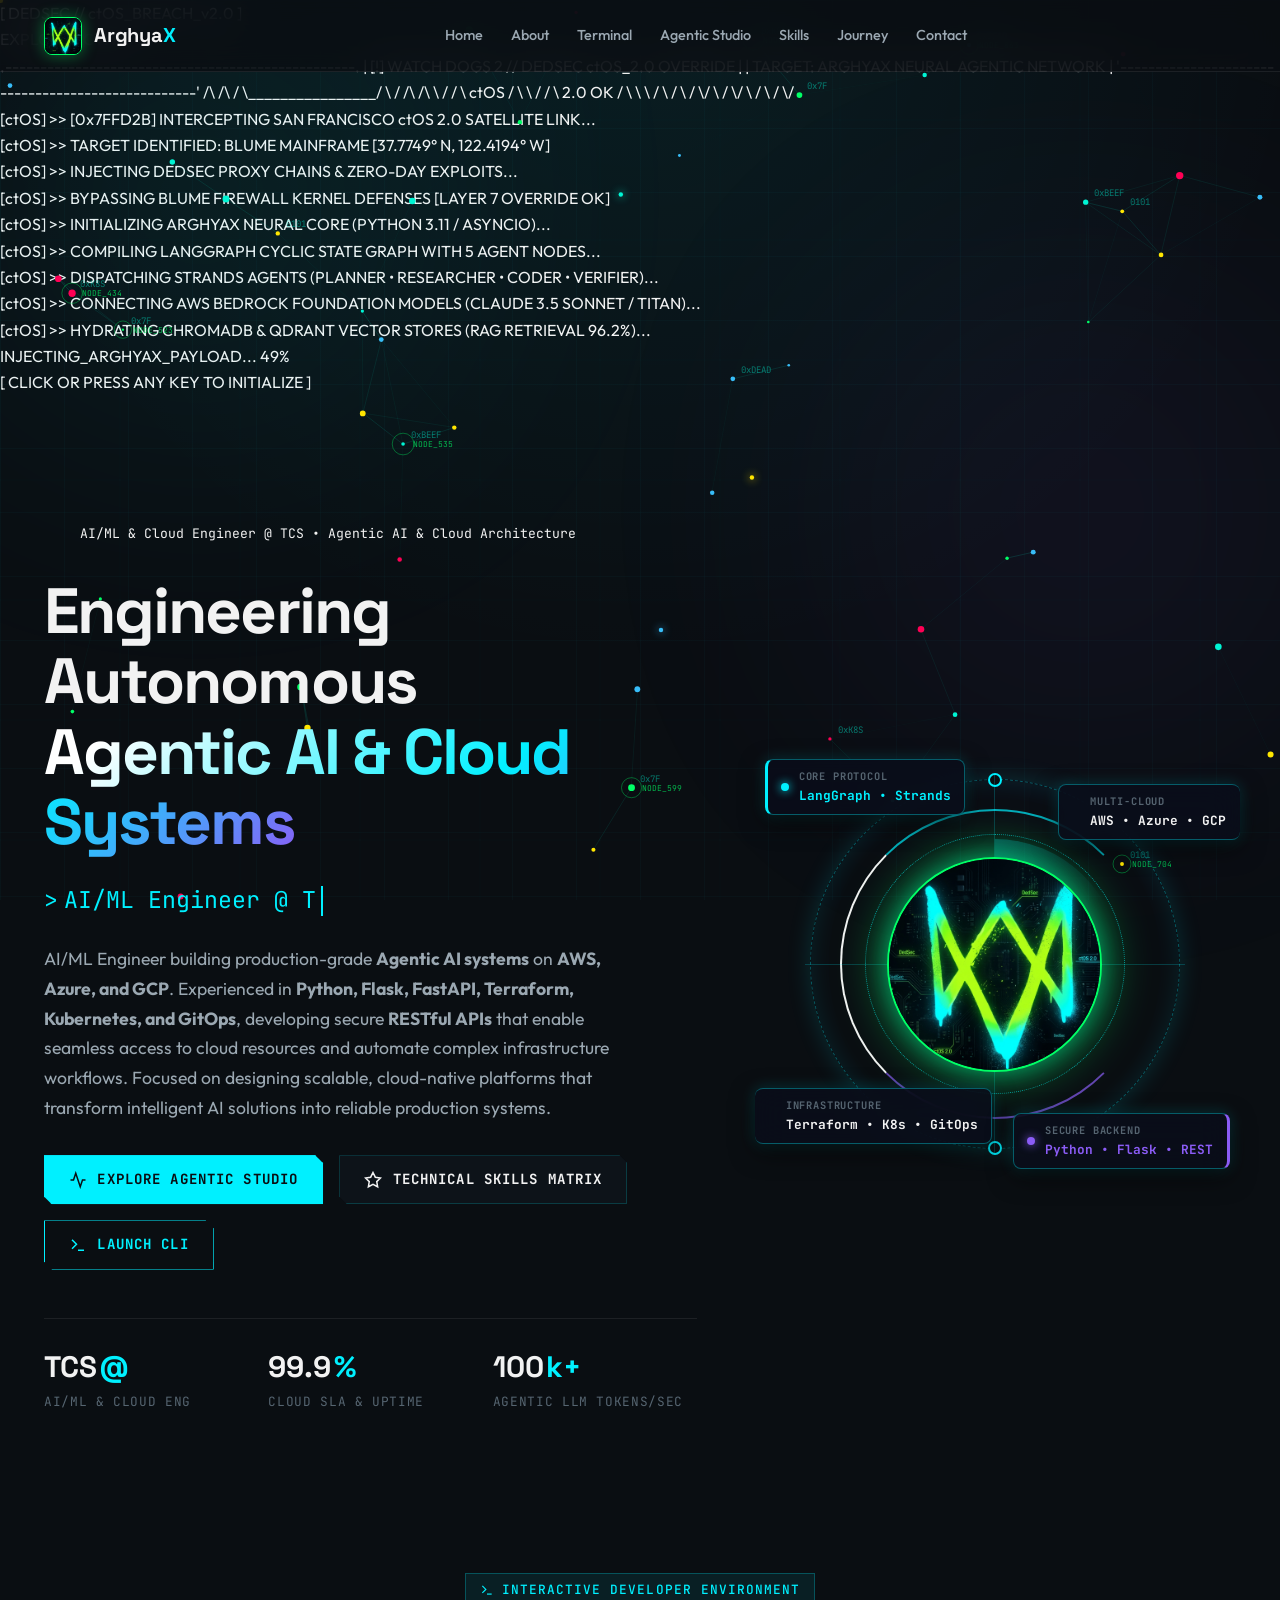
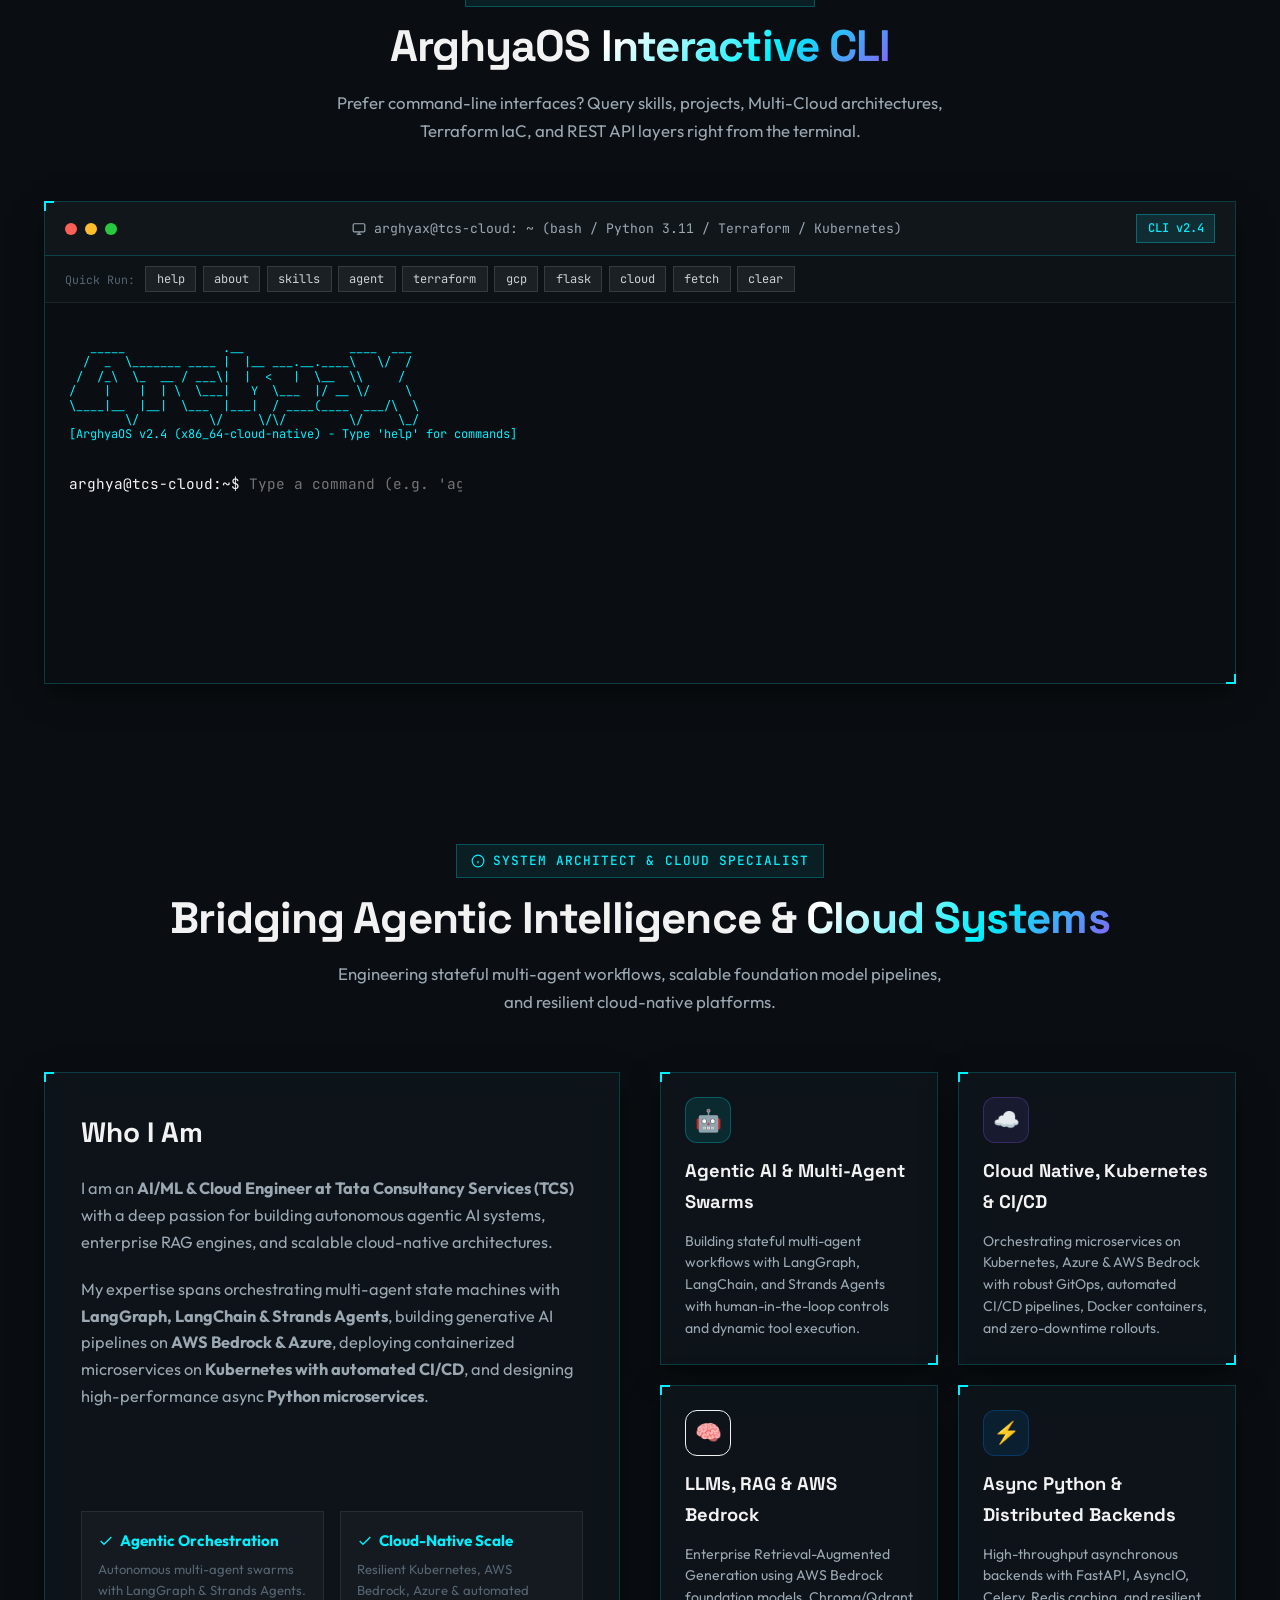
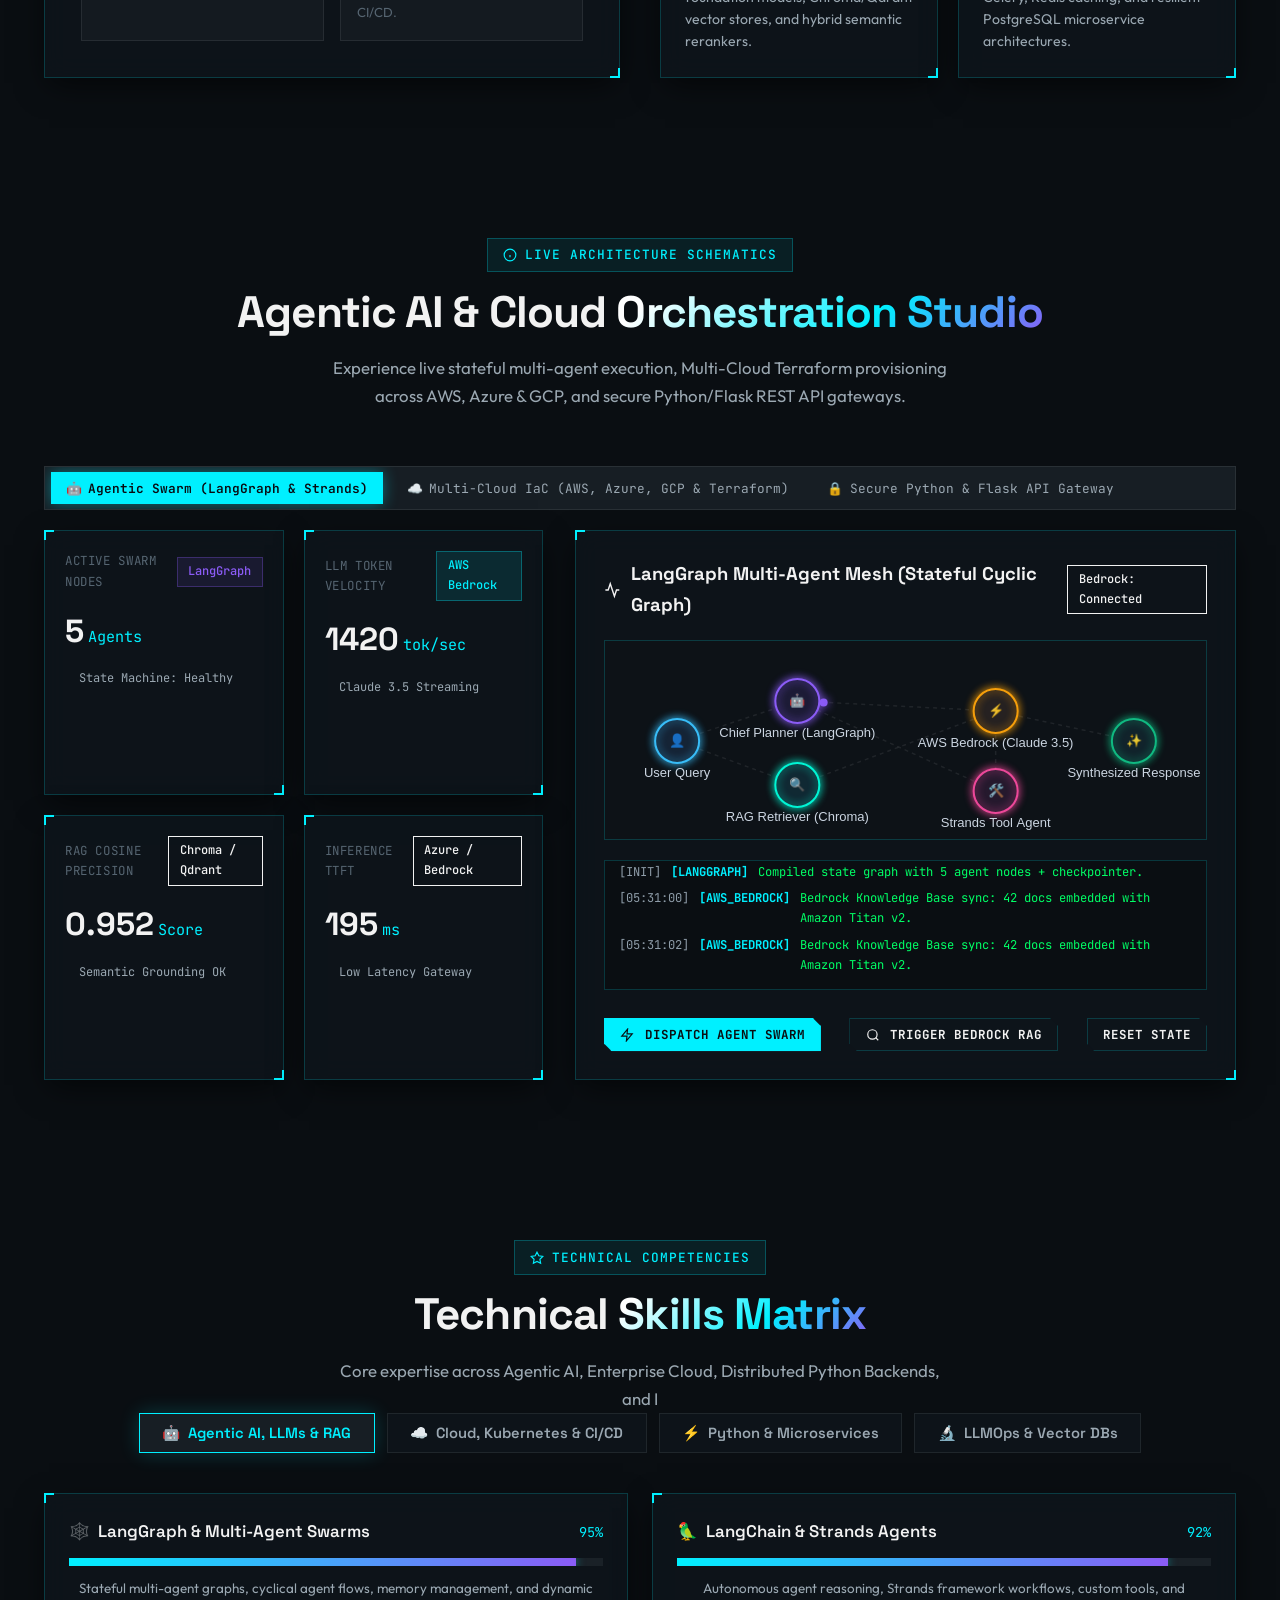
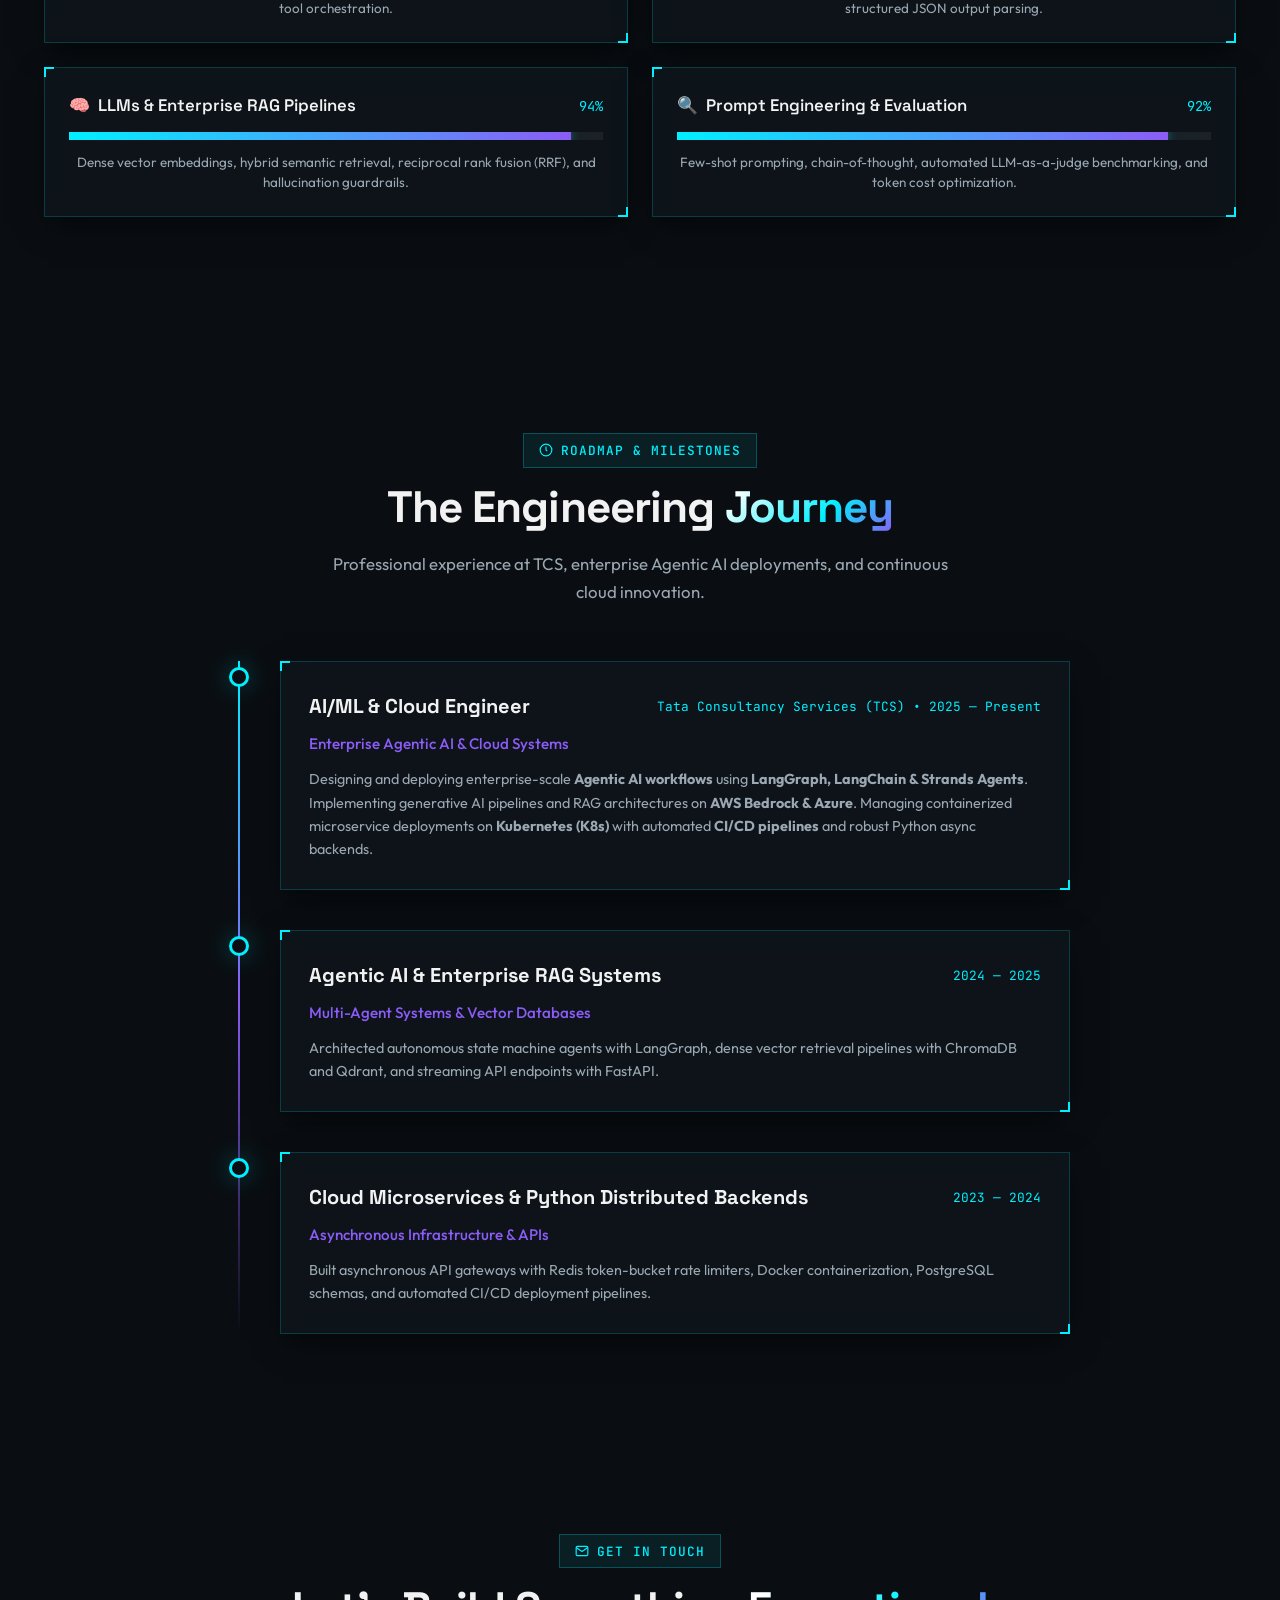
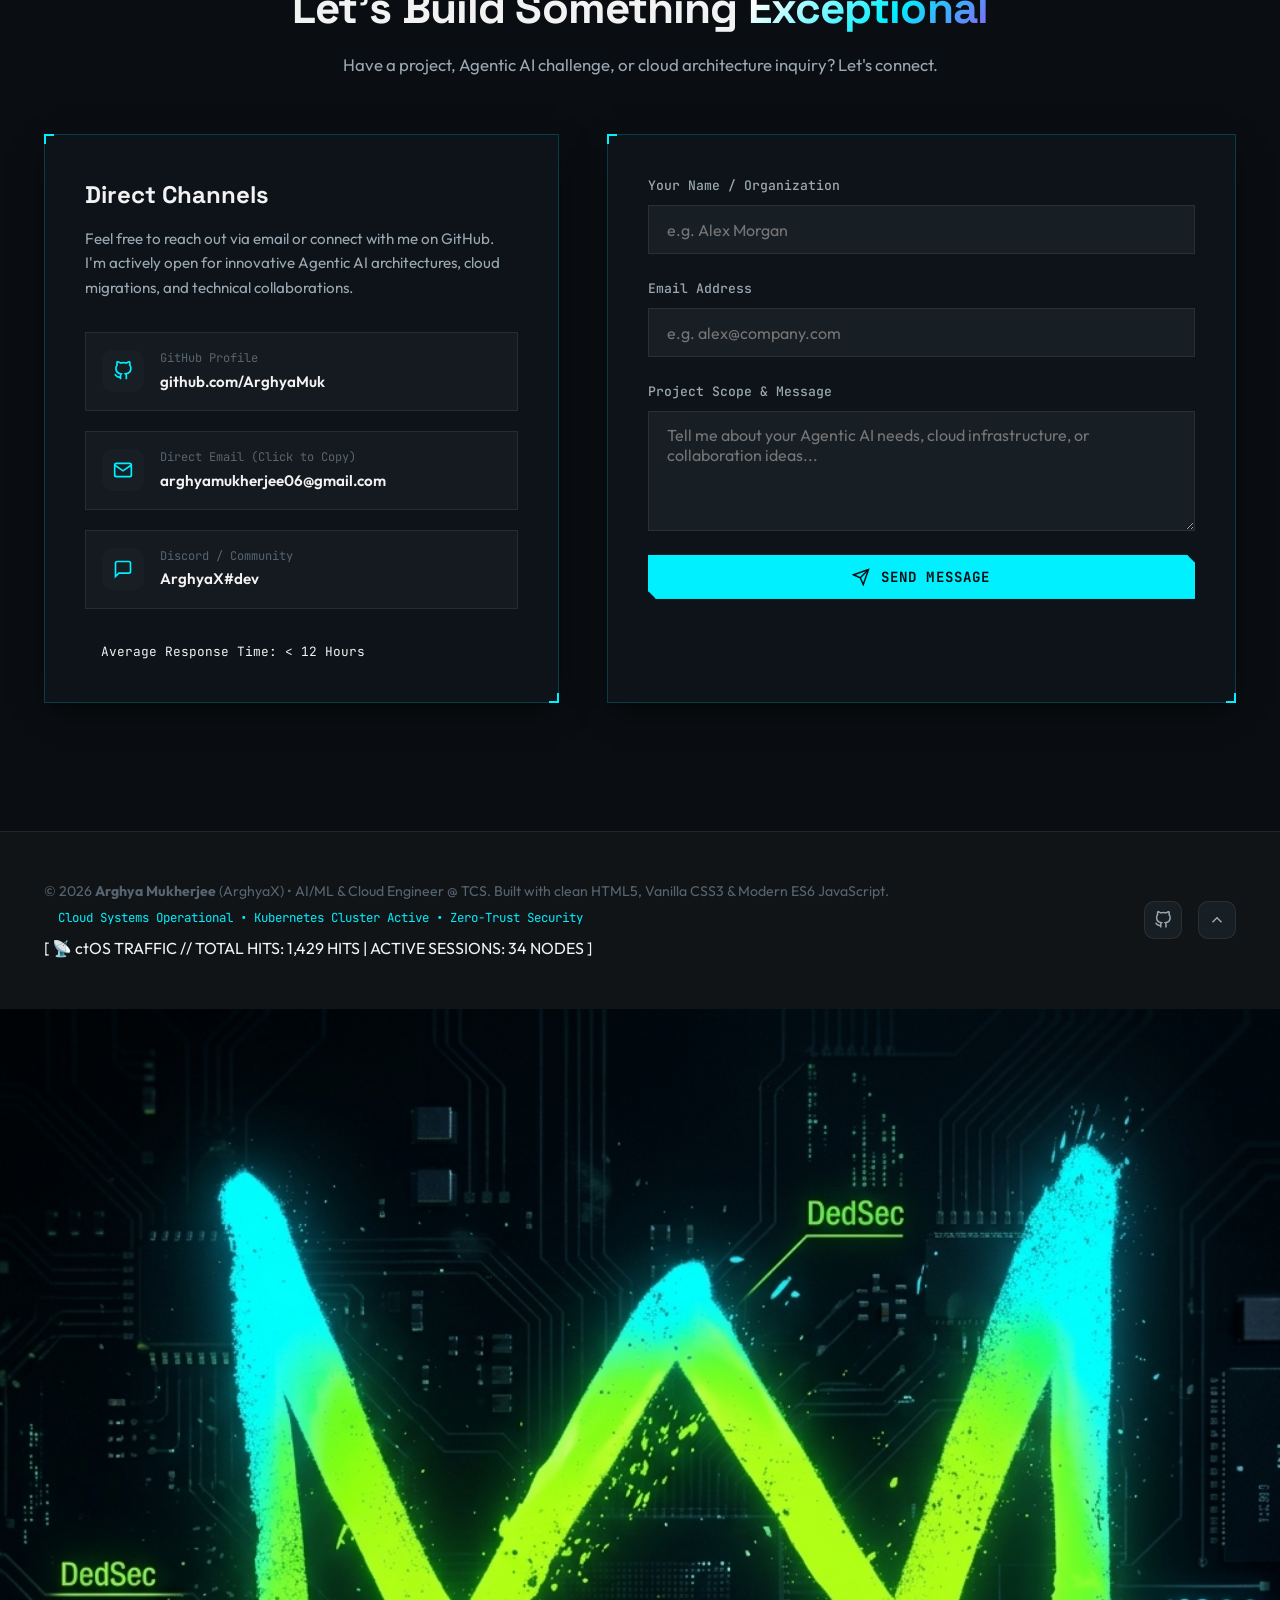
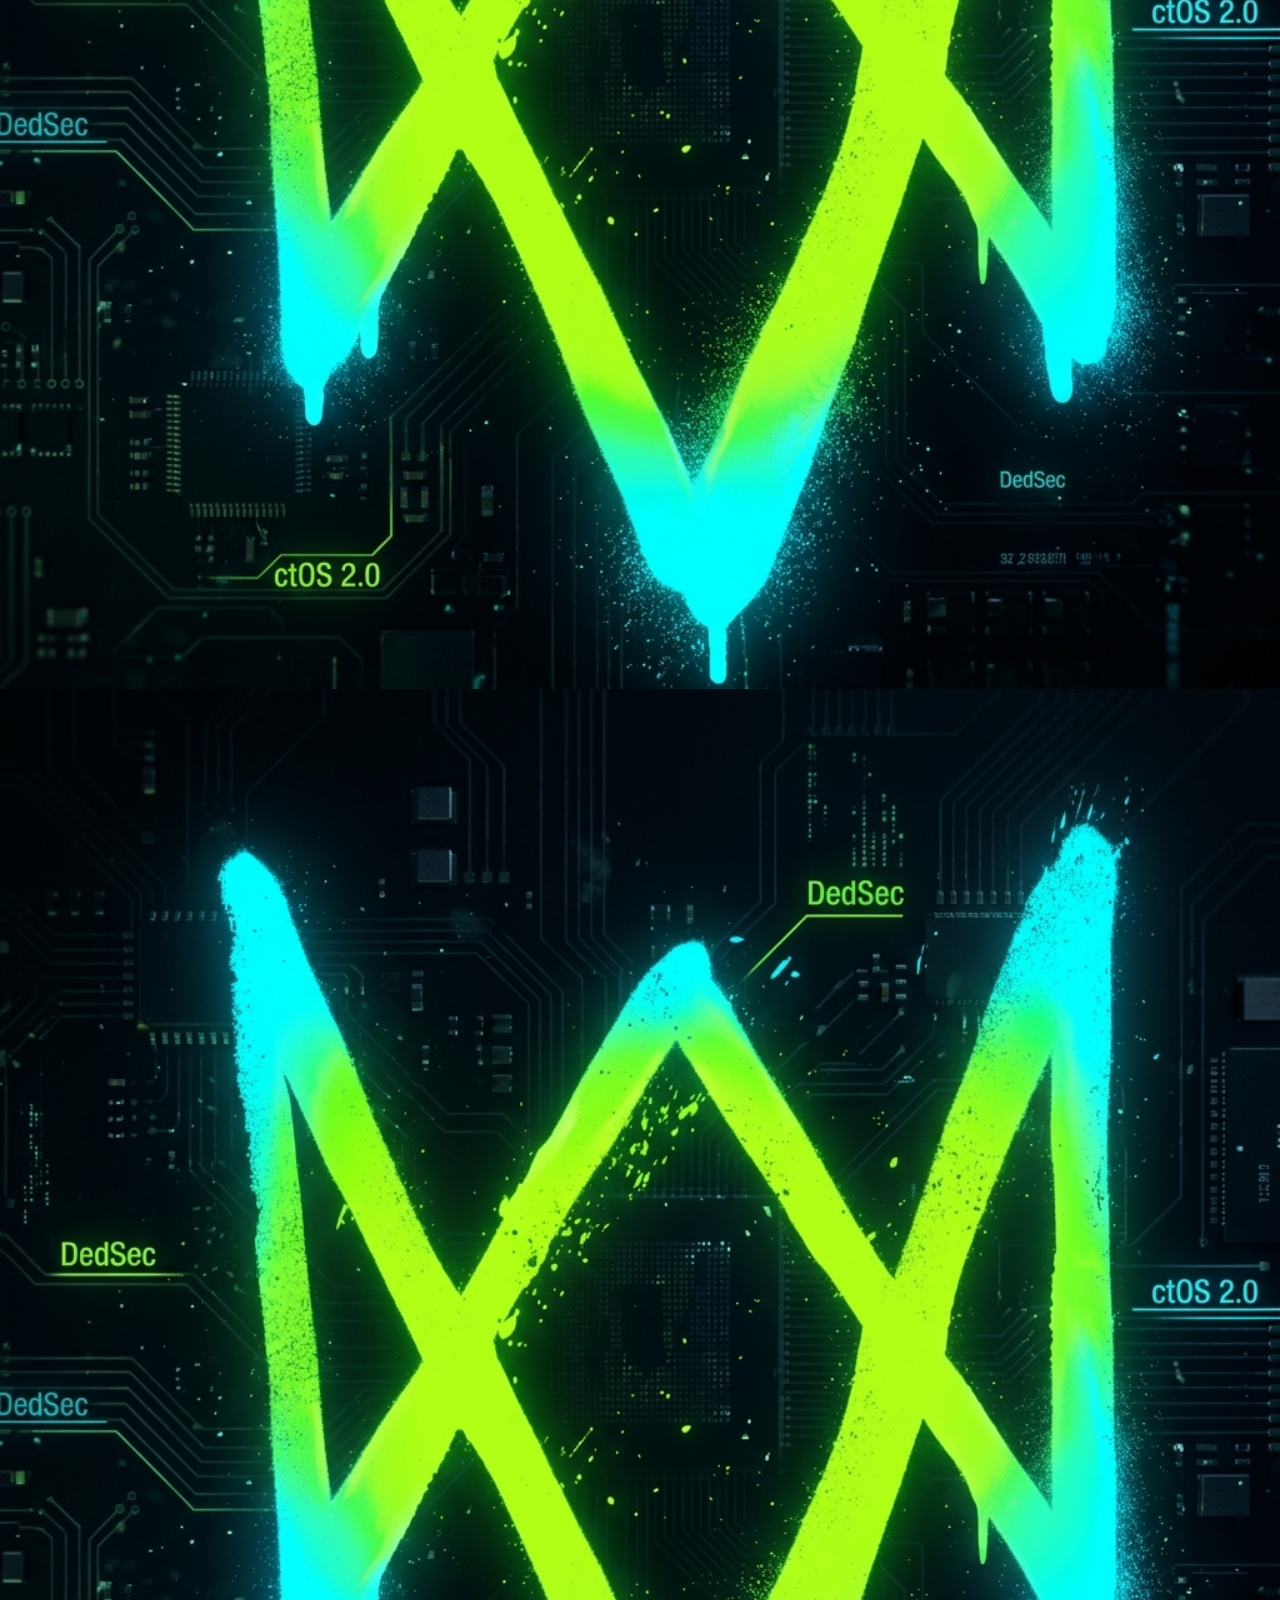
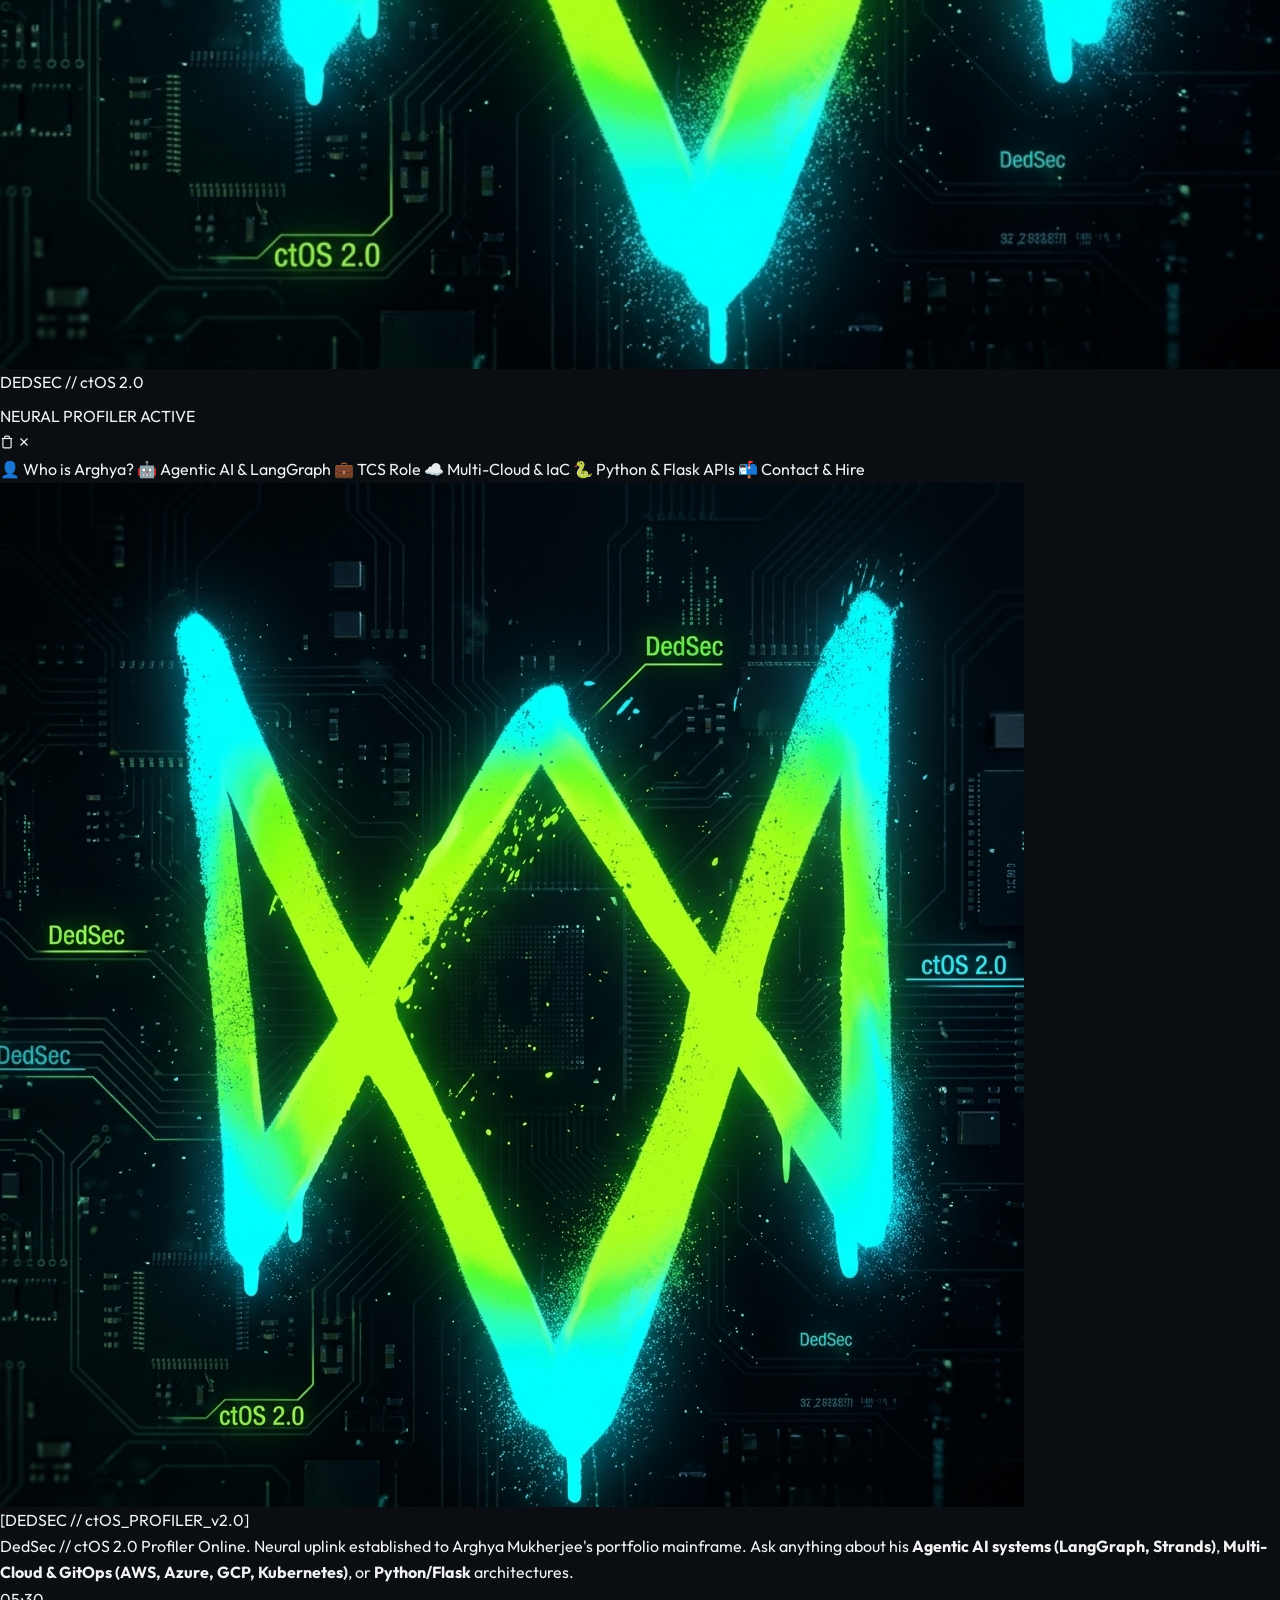
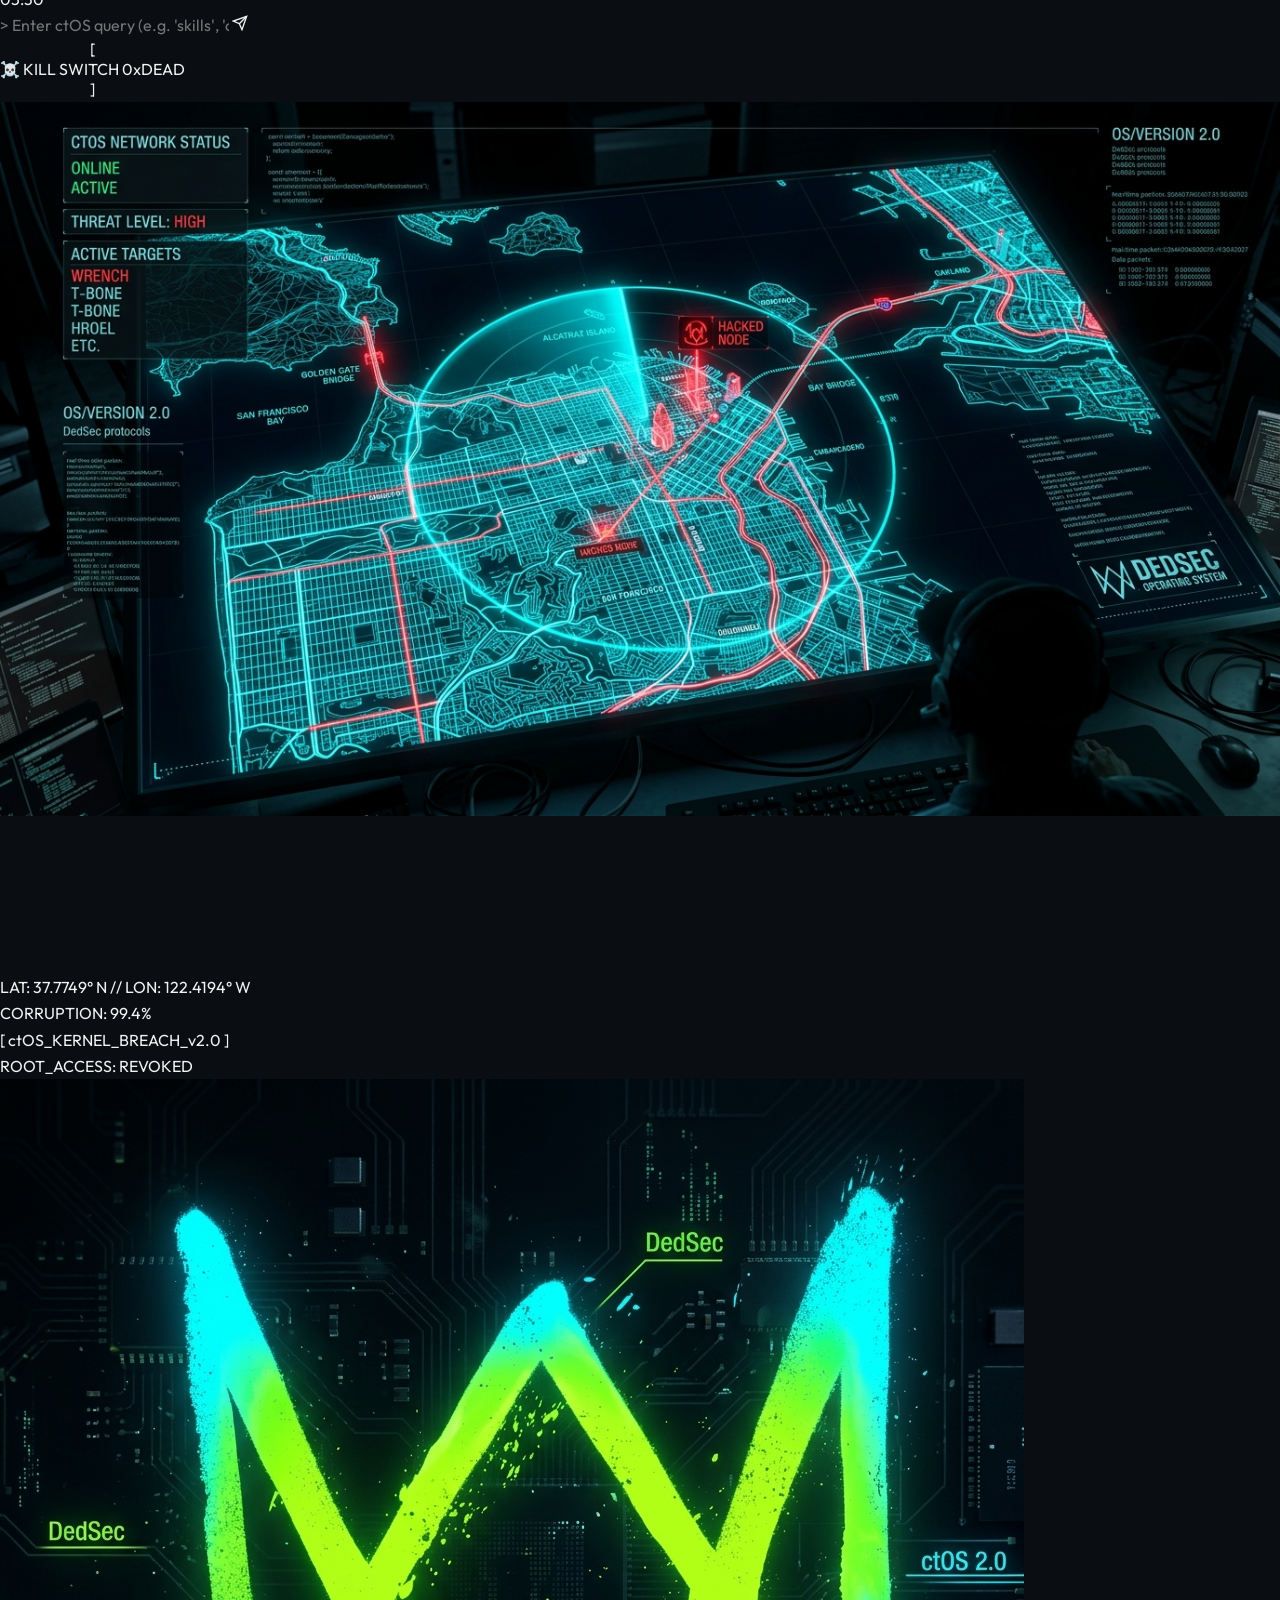
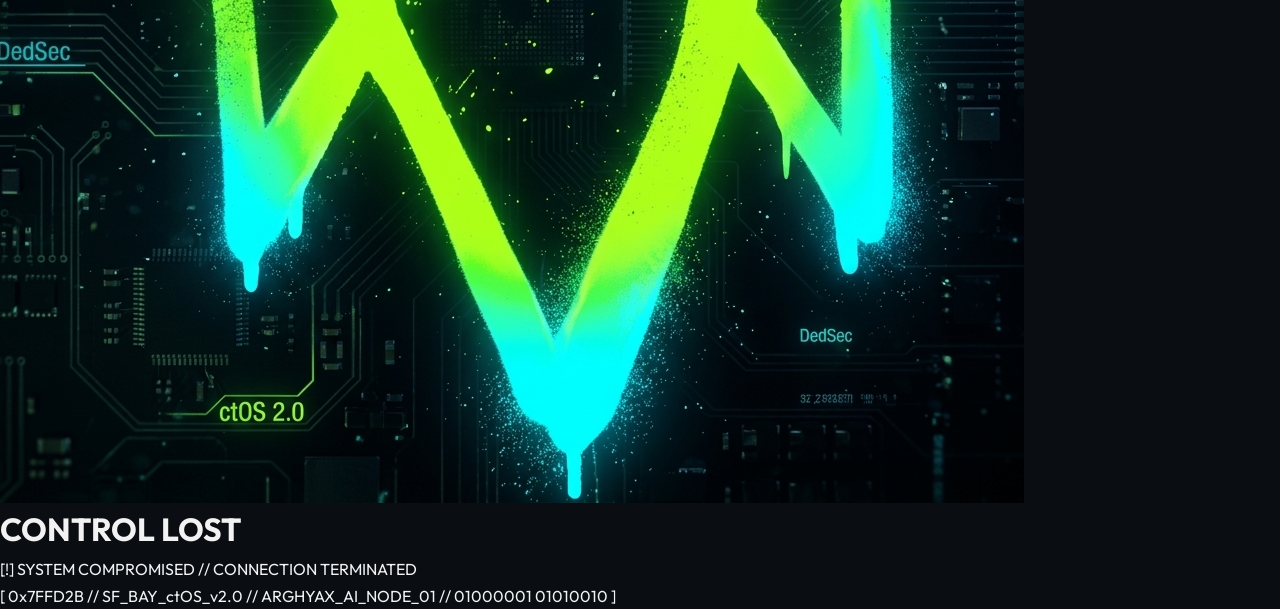
==== commit 0037812d: "feat(security-analytics): add CodeQL, Trivy, and Dependency Review security agents + ctOS live visit" ====
--- a/index.html
+++ b/index.html
@@ -1042,7 +1042,19 @@
         </div>
         <div class="footer-status">
           <div class="pulse-dot"></div>
-          <span>Cloud Systems Operational • Kubernetes Cluster Active • High Availability</span>
+          <span>Cloud Systems Operational • Kubernetes Cluster Active • Zero-Trust Security</span>
+        </div>
+
+        <!-- ctOS Live Surveillance Traffic & Visitor Monitor -->
+        <div class="ctos-traffic-monitor" id="ctos-traffic-monitor">
+          <span class="traffic-bracket">[</span>
+          <span class="traffic-icon">📡</span>
+          <span class="traffic-label">ctOS TRAFFIC // TOTAL HITS:</span>
+          <span id="ctos-visitor-count" class="traffic-value"><span class="traffic-counter-odometer">...</span></span>
+          <span class="traffic-sep">|</span>
+          <span class="traffic-label">ACTIVE SESSIONS:</span>
+          <span id="ctos-active-sessions" class="traffic-value">34 NODES</span>
+          <span class="traffic-bracket">]</span>
         </div>
       </div>
 
--- a/css/style.css
+++ b/css/style.css
@@ -2278,10 +2278,92 @@
   .modal-spec-grid {
     grid-template-columns: 1fr;
   }
-}
-
 /* ==========================================================================
-   17. J.A.R.V.I.S. NEURAL Q&A CHATBOT WIDGET
+   16. FOOTER & ctOS TRAFFIC MONITOR
+   ========================================================================== */
+.footer {
+  padding: 2.5rem 0 3rem 0;
+  border-top: 1px solid rgba(0, 240, 255, 0.15);
+  background: #070A0E;
+  position: relative;
+  z-index: 10;
+}
+
+.footer-content {
+  display: flex;
+  justify-content: space-between;
+  align-items: center;
+  gap: 2rem;
+  flex-wrap: wrap;
+}
+
+.footer-left {
+  display: flex;
+  flex-direction: column;
+  gap: 0.5rem;
+}
+
+.footer-copy {
+  font-size: 0.85rem;
+  color: var(--text-secondary);
+}
+
+.footer-copy strong {
+  color: var(--text-primary);
+}
+
+.footer-status {
+  display: flex;
+  align-items: center;
+  gap: 0.5rem;
+  font-family: var(--font-mono);
+  font-size: 0.74rem;
+  color: #9BA8B2;
+}
+
+/* ctOS Live Surveillance Traffic & Visitor Monitor */
+.ctos-traffic-monitor {
+  display: inline-flex;
+  align-items: center;
+  gap: 0.55rem;
+  padding: 0.4rem 0.8rem;
+  background: rgba(0, 240, 255, 0.04);
+  border: 1px solid rgba(0, 240, 255, 0.2);
+  font-family: var(--font-mono);
+  font-size: 0.75rem;
+  color: var(--accent-cyan);
+  letter-spacing: 0.05em;
+  margin-top: 0.35rem;
+  width: fit-content;
+  box-shadow: 0 0 15px rgba(0, 240, 255, 0.06);
+}
+
+.traffic-bracket {
+  color: var(--accent-cyan);
+  font-weight: 700;
+}
+
+.traffic-label {
+  color: #8D9DA9;
+}
+
+.traffic-value {
+  color: #00FF66;
+  font-weight: 700;
+}
+
+.traffic-sep {
+  color: rgba(0, 240, 255, 0.3);
+}
+
+.footer-socials {
+  display: flex;
+  align-items: center;
+  gap: 0.75rem;
+}
+
+/* ==========================================================================
+   17. DEDSEC // ctOS 2.0 CHATBOT WIDGET
    ========================================================================== */
 .jarvis-chat-trigger {
   position: fixed;
@@ -3343,7 +3425,56 @@
   background: #ffffff !important;
 }
 
-
-
-
-
+/* ==========================================================================
+   21. WATCH DOGS 2 ctOS SECURITY GUARD & RIGHT-CLICK RESTRICTION HUD
+   ========================================================================== */
+.ctos-access-denied-badge {
+  position: fixed;
+  z-index: 99999999;
+  background: rgba(8, 12, 16, 0.96);
+  border: 1px solid #FF3B3B;
+  box-shadow: 0 0 25px rgba(255, 59, 59, 0.5), 0 8px 30px rgba(0, 0, 0, 0.8);
+  color: #FF3B3B;
+  font-family: var(--font-mono);
+  font-size: 0.74rem;
+  font-weight: 700;
+  letter-spacing: 0.08em;
+  padding: 0.55rem 0.95rem;
+  display: flex;
+  align-items: center;
+  gap: 0.5rem;
+  pointer-events: none;
+  transform: translate(-50%, -130%);
+  clip-path: polygon(0 0, calc(100% - 6px) 0, 100% 6px, 100% 100%, 6px 100%, 0 calc(100% - 6px));
+  animation: ctos-denied-pop 1.3s cubic-bezier(0.1, 0.8, 0.2, 1) forwards;
+  white-space: nowrap;
+}
+
+.ctos-denied-icon {
+  font-size: 0.9rem;
+  animation: ctos-blink 0.4s steps(2) infinite;
+}
+
+.ctos-denied-tag {
+  background: rgba(255, 59, 59, 0.15);
+  padding: 0.1rem 0.35rem;
+  border-radius: 2px;
+  color: #FFFFFF;
+}
+
+@keyframes ctos-denied-pop {
+  0% { opacity: 0; transform: translate(-50%, -100%) scale(0.9); }
+  15% { opacity: 1; transform: translate(-50%, -130%) scale(1); }
+  80% { opacity: 1; transform: translate(-50%, -130%) scale(1); }
+  100% { opacity: 0; transform: translate(-50%, -150%) scale(0.95); }
+}
+
+@keyframes ctos-blink {
+  0%, 100% { opacity: 1; }
+  50% { opacity: 0.3; }
+}
+
+
+
+
+
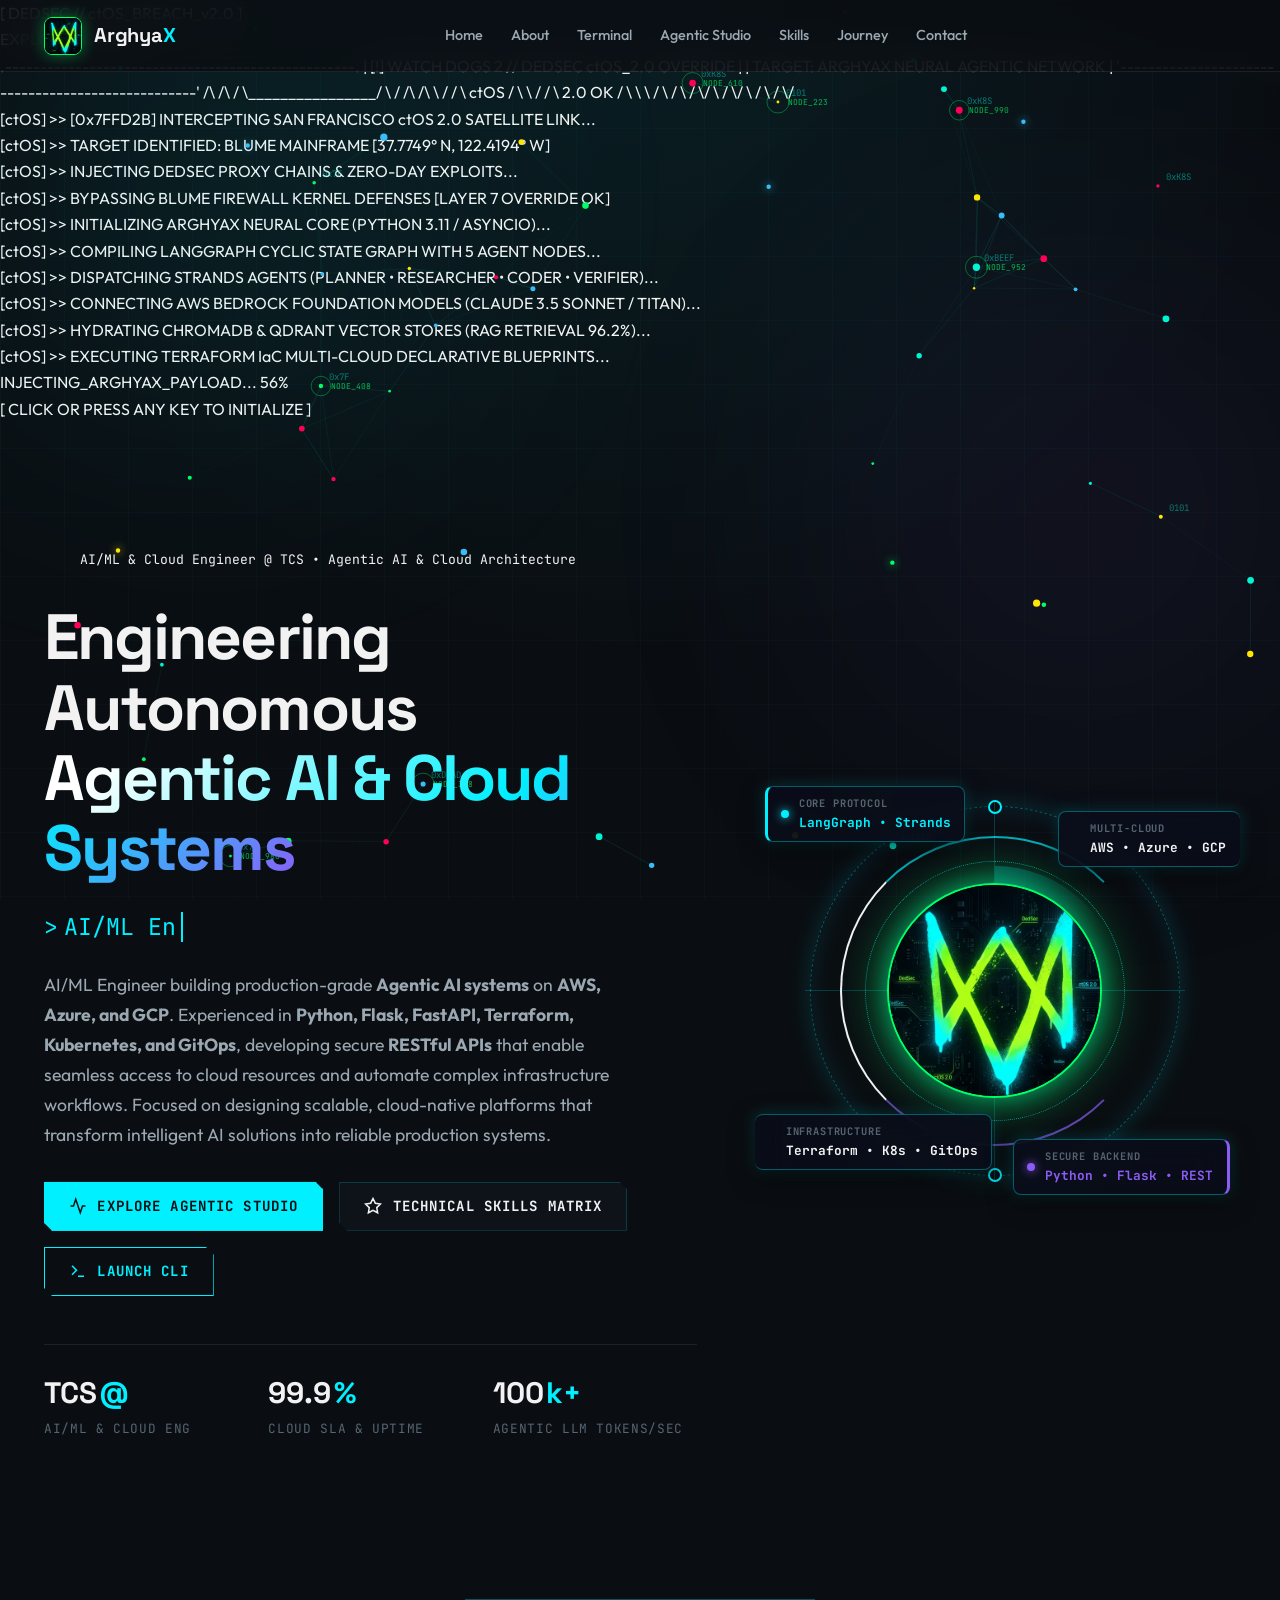
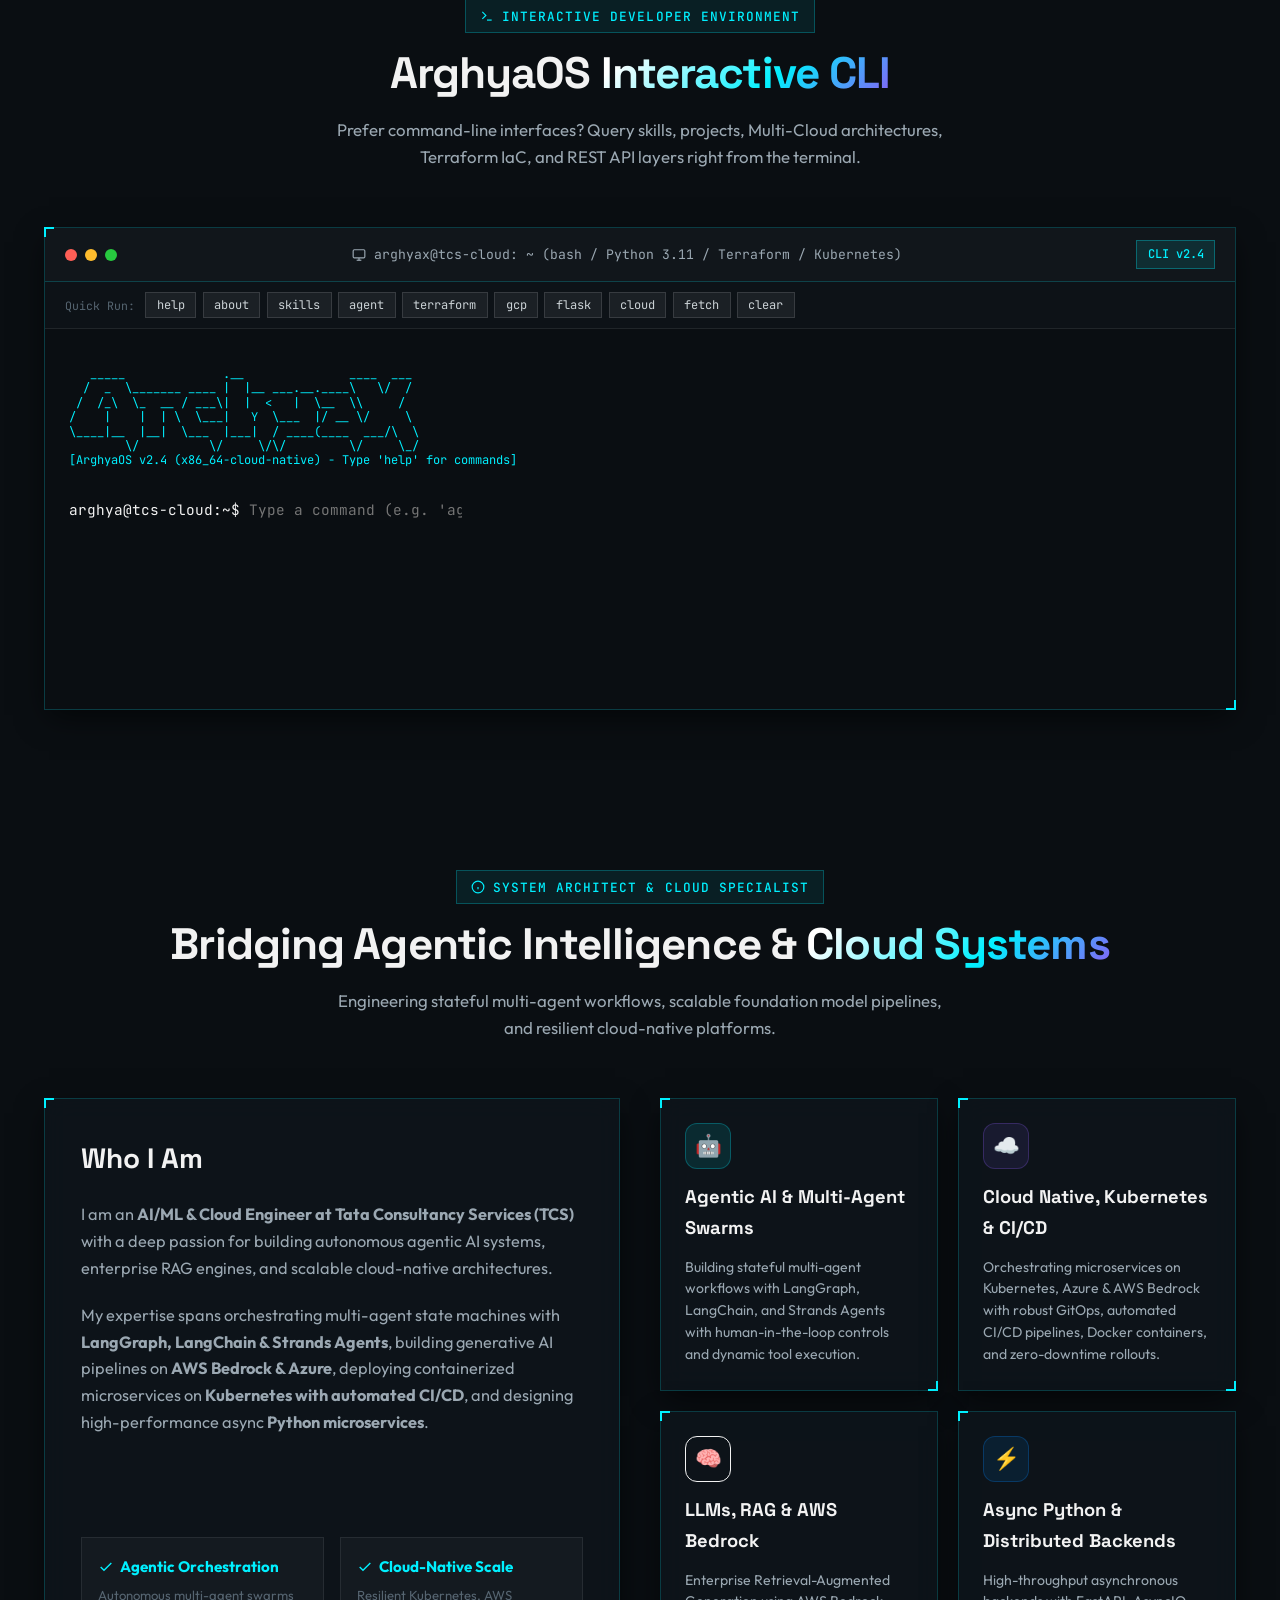
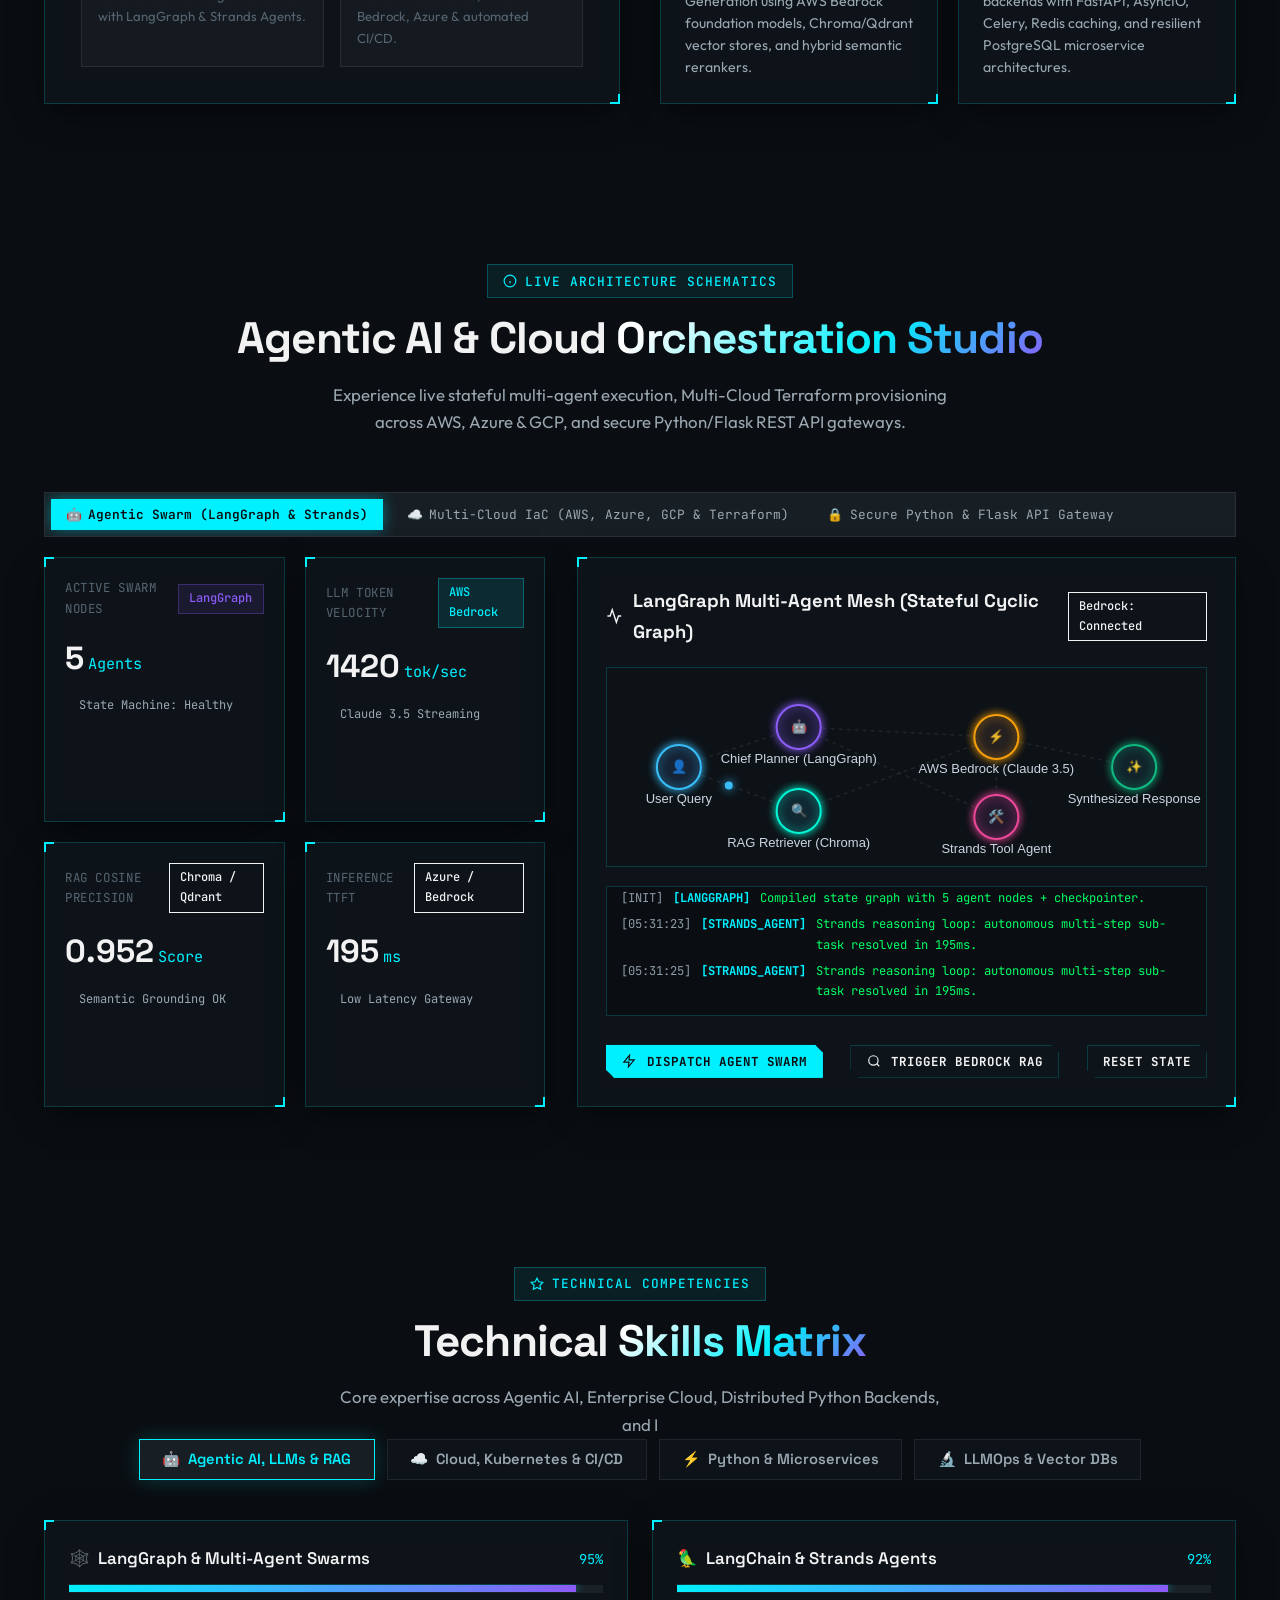
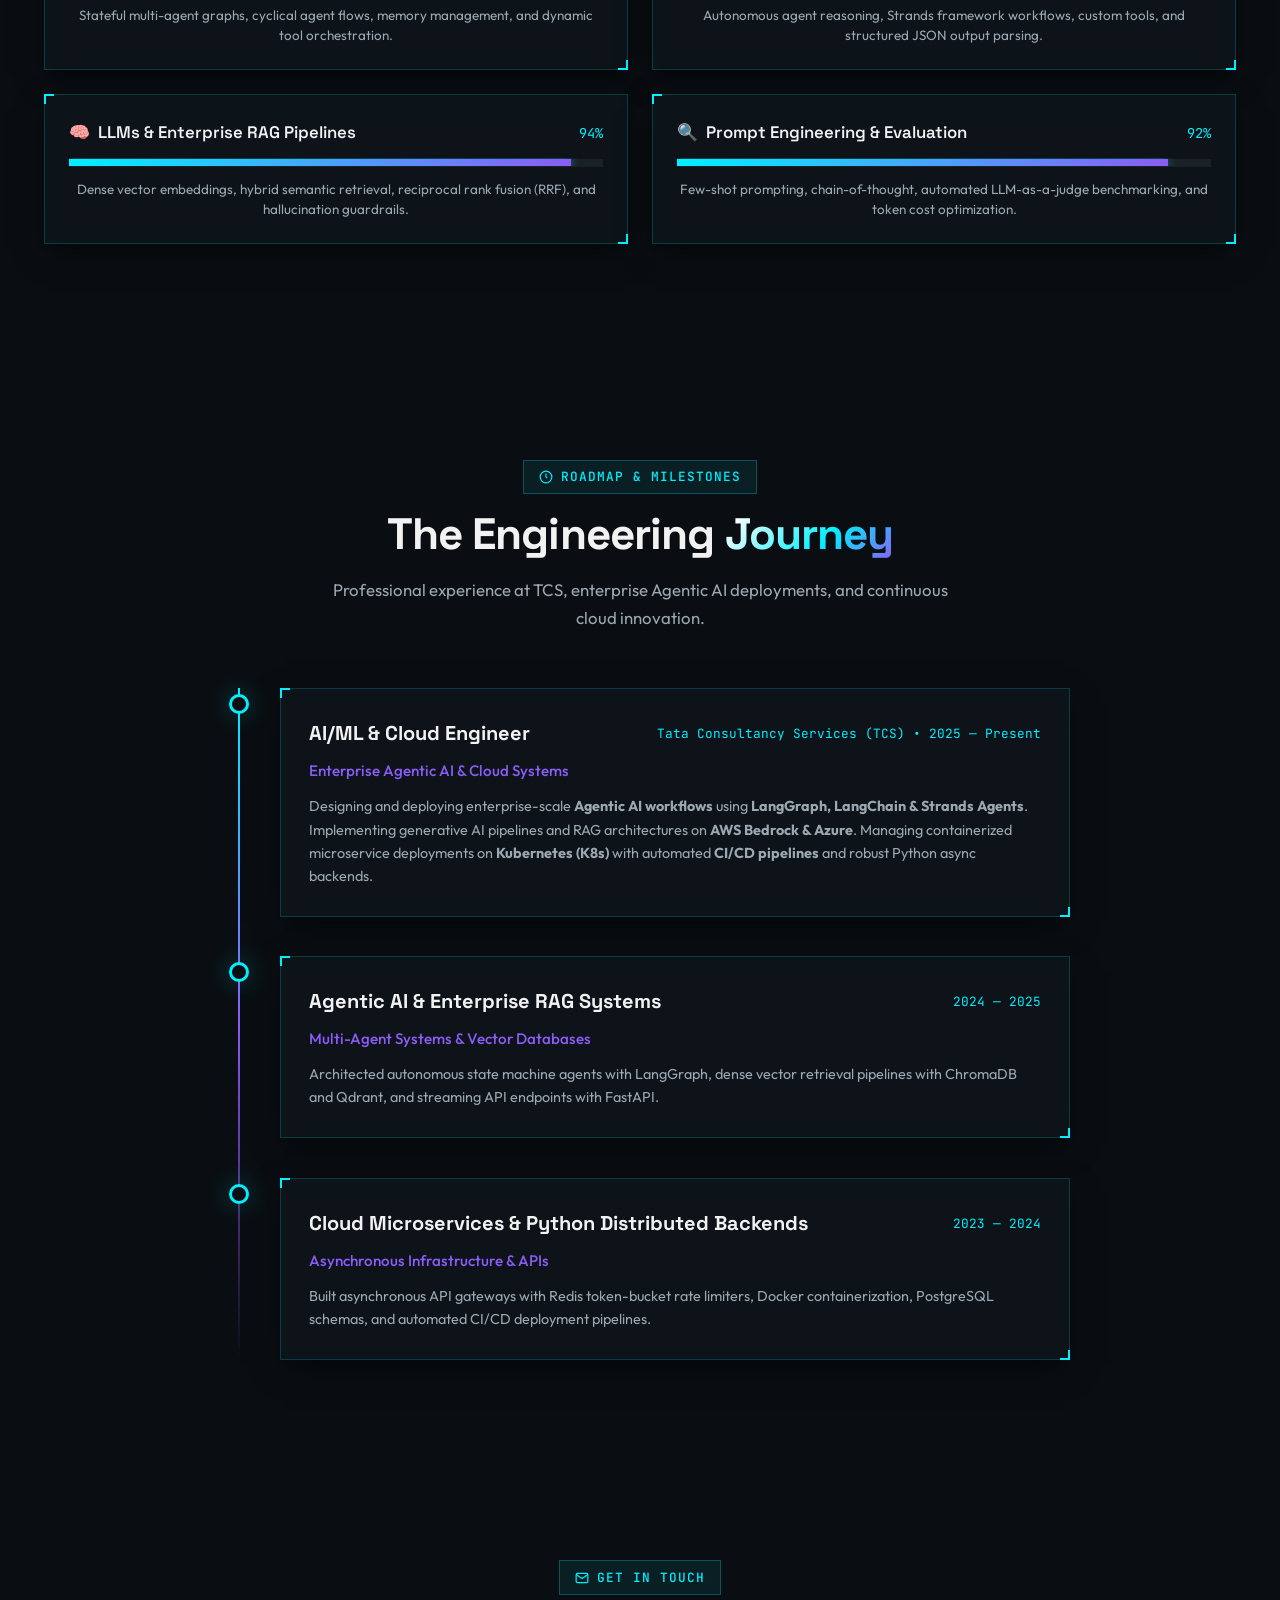
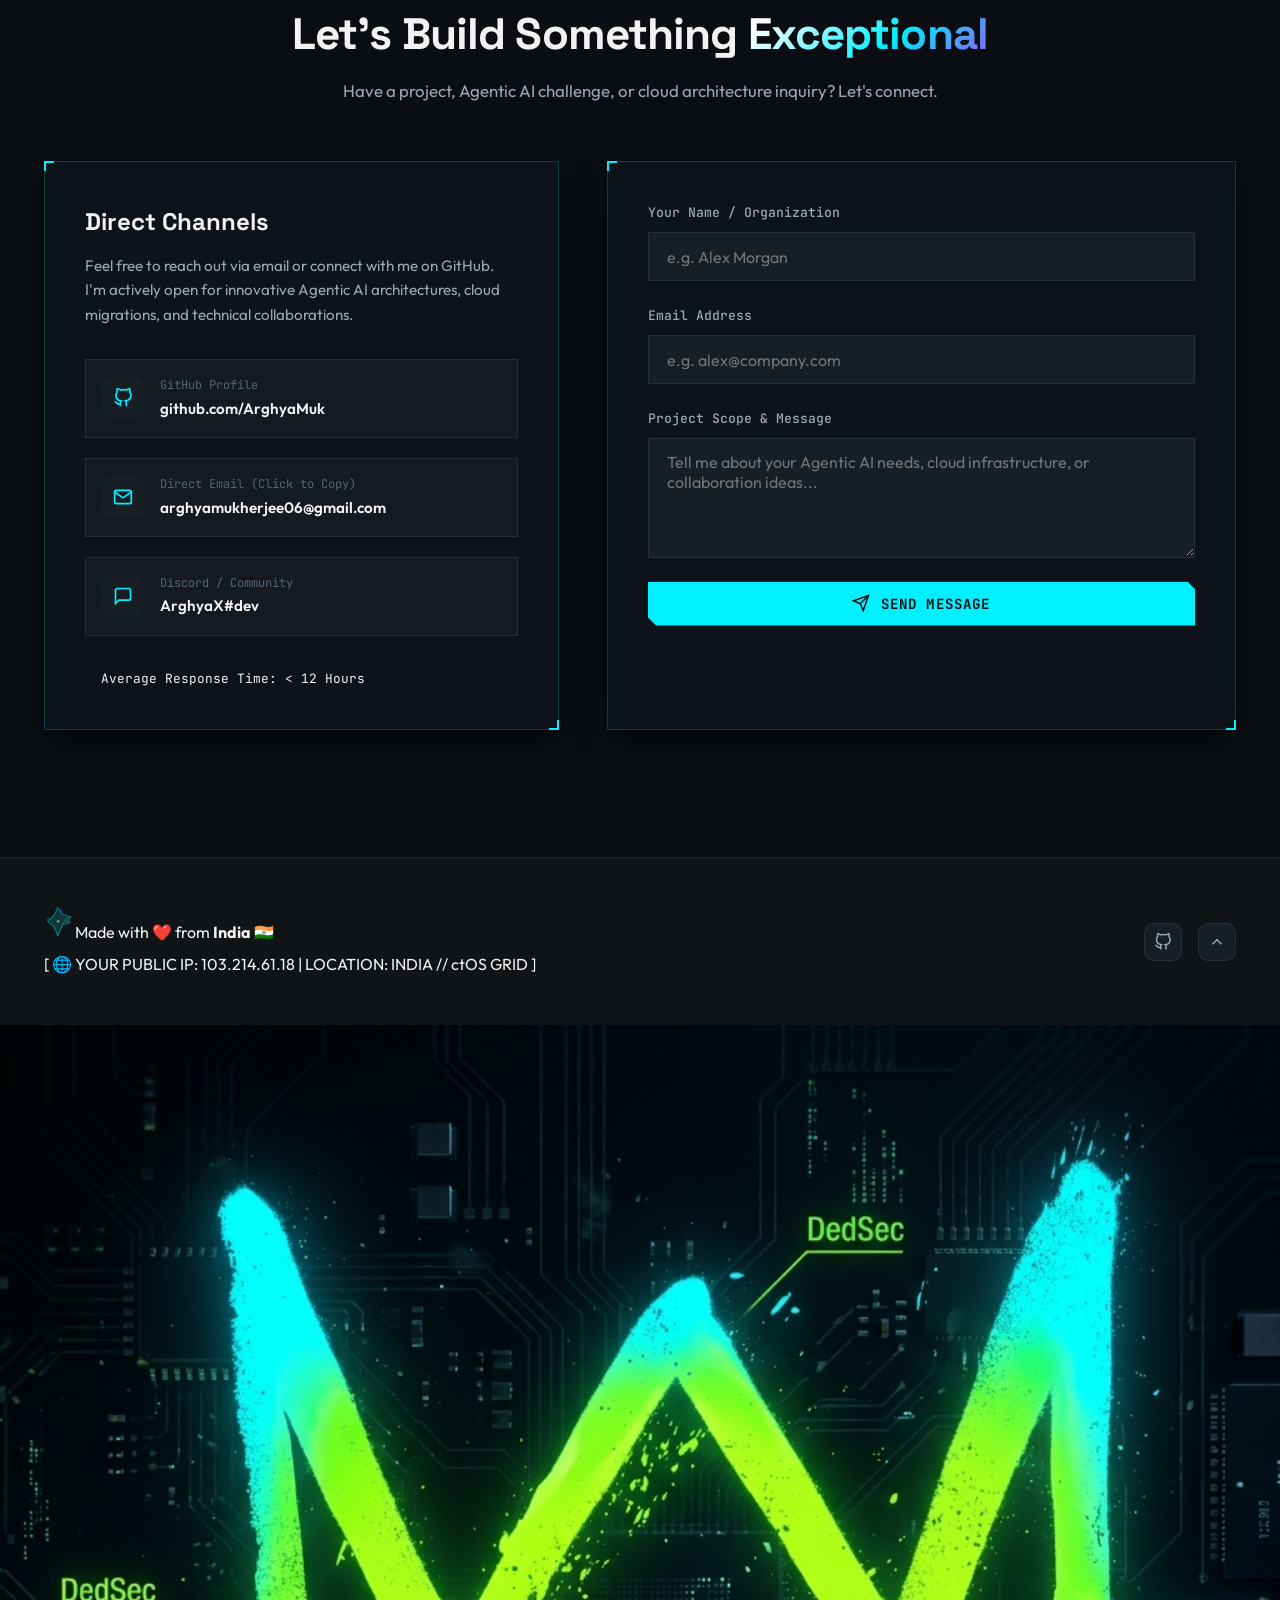
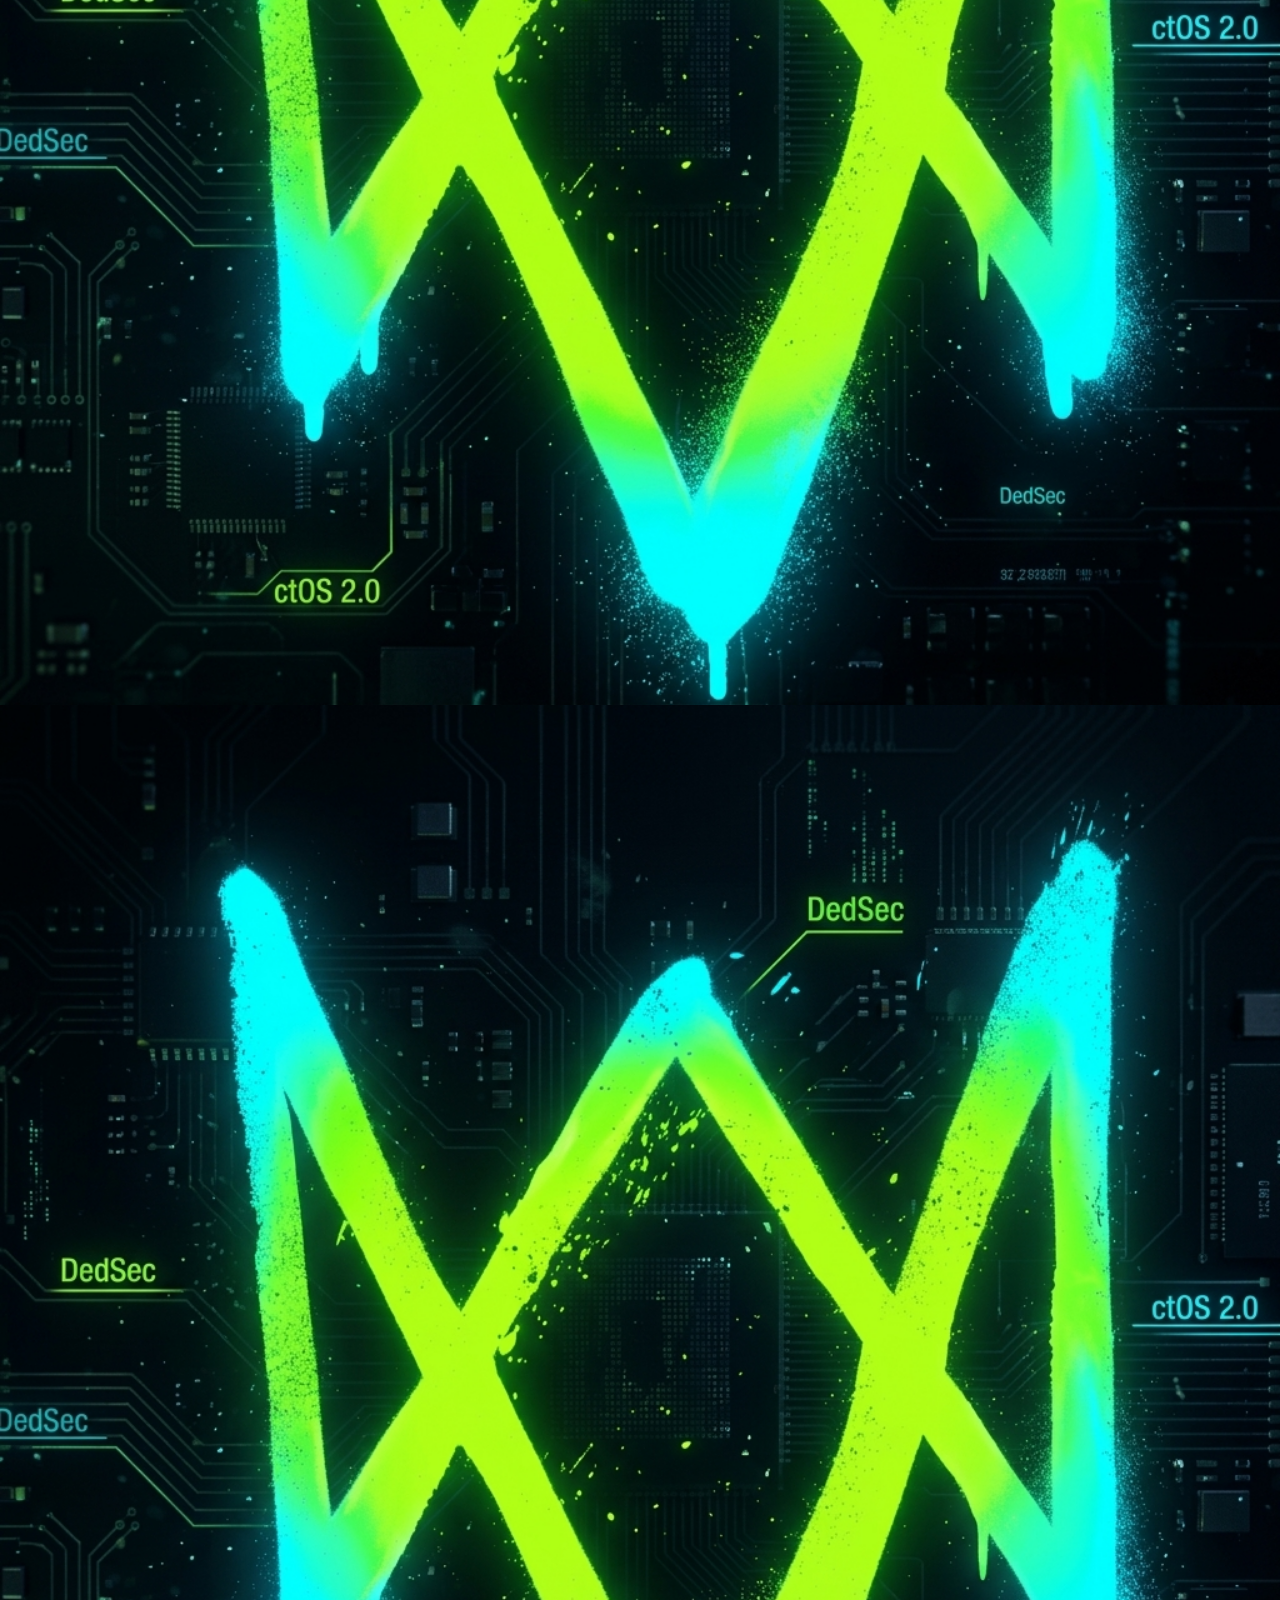
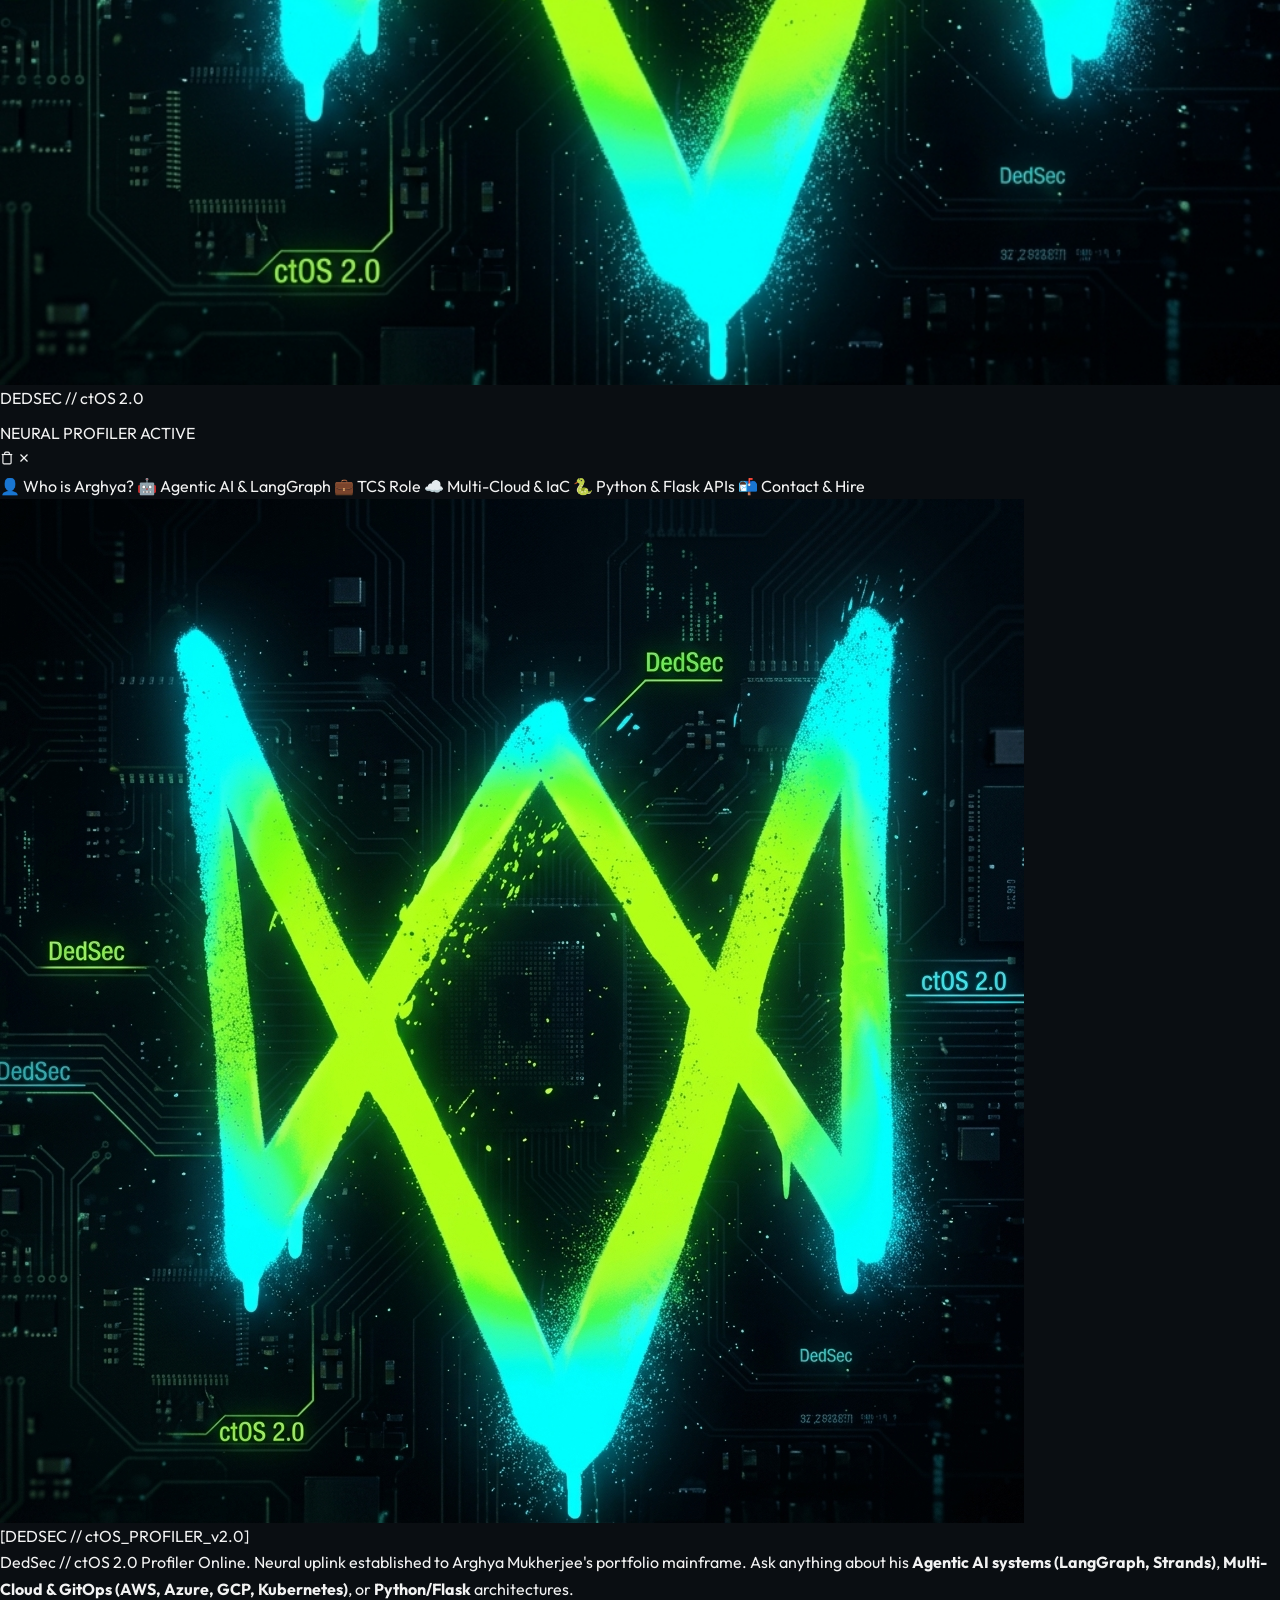
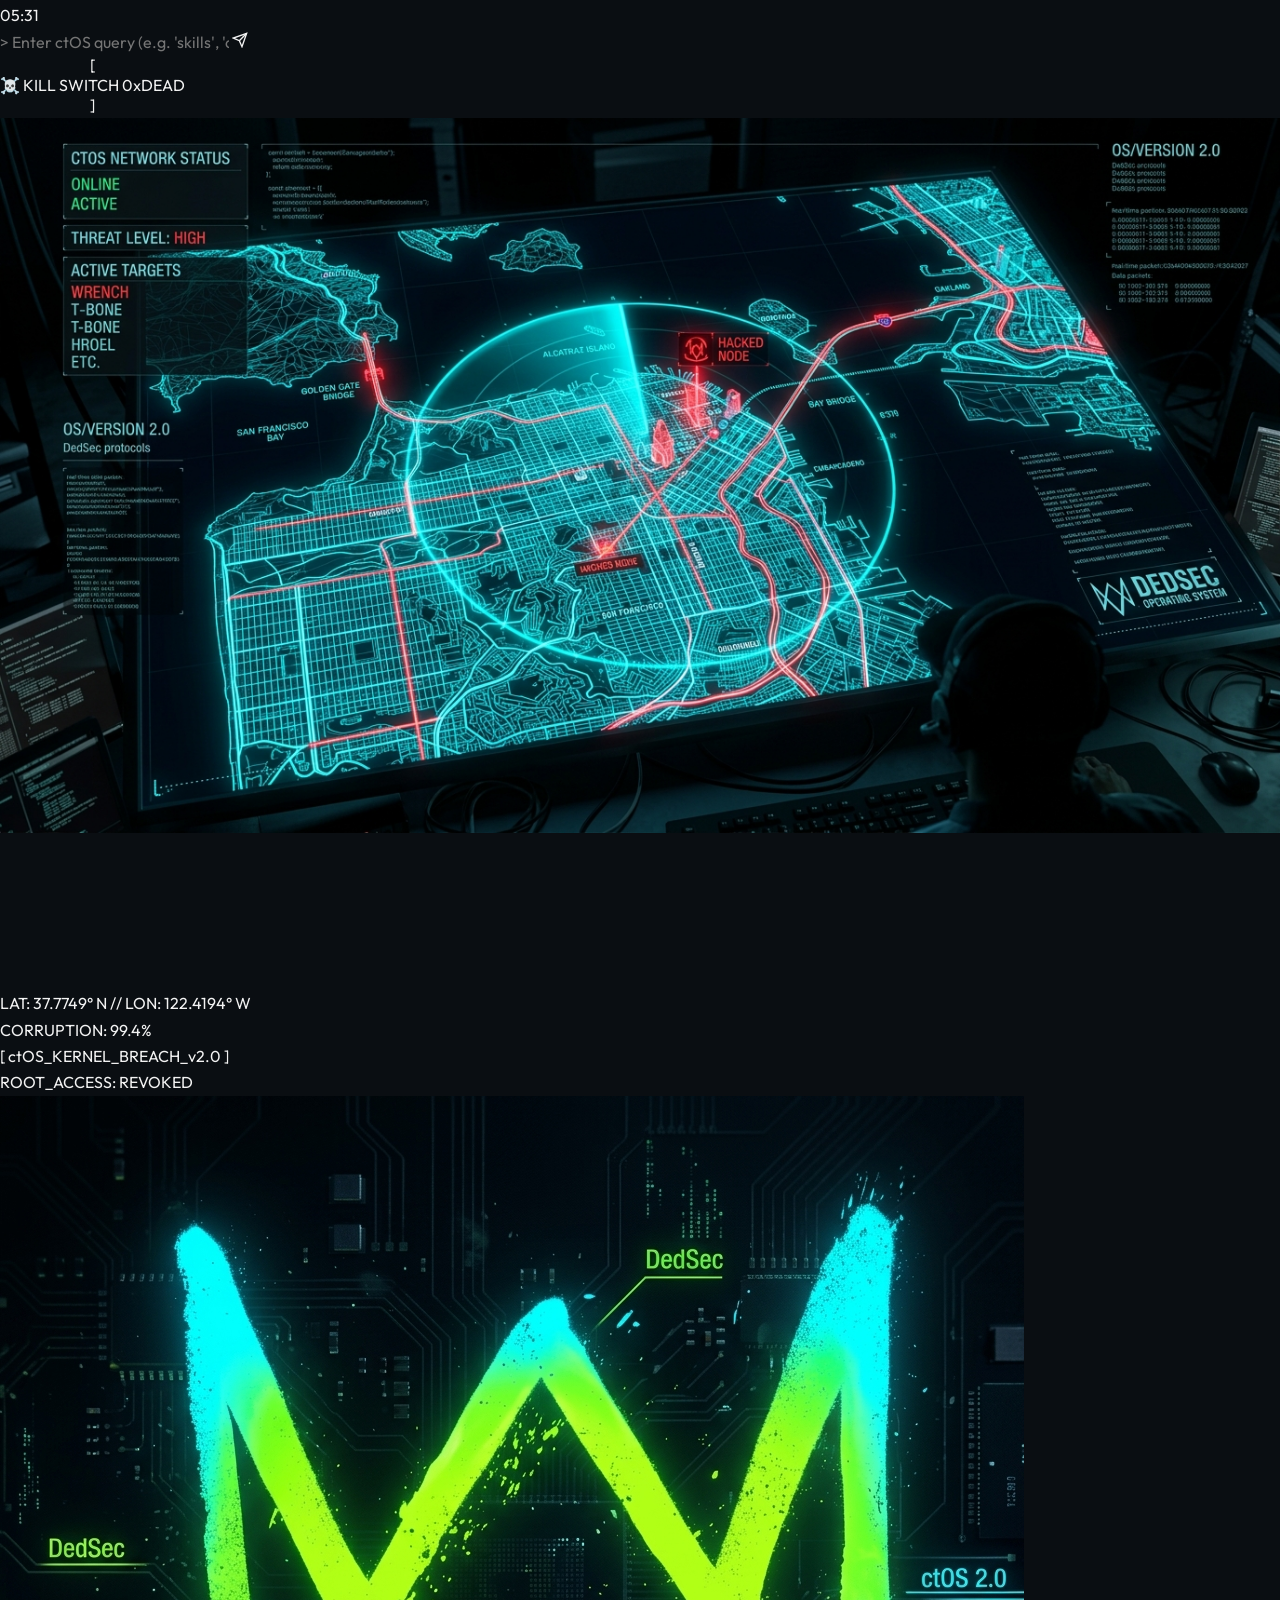
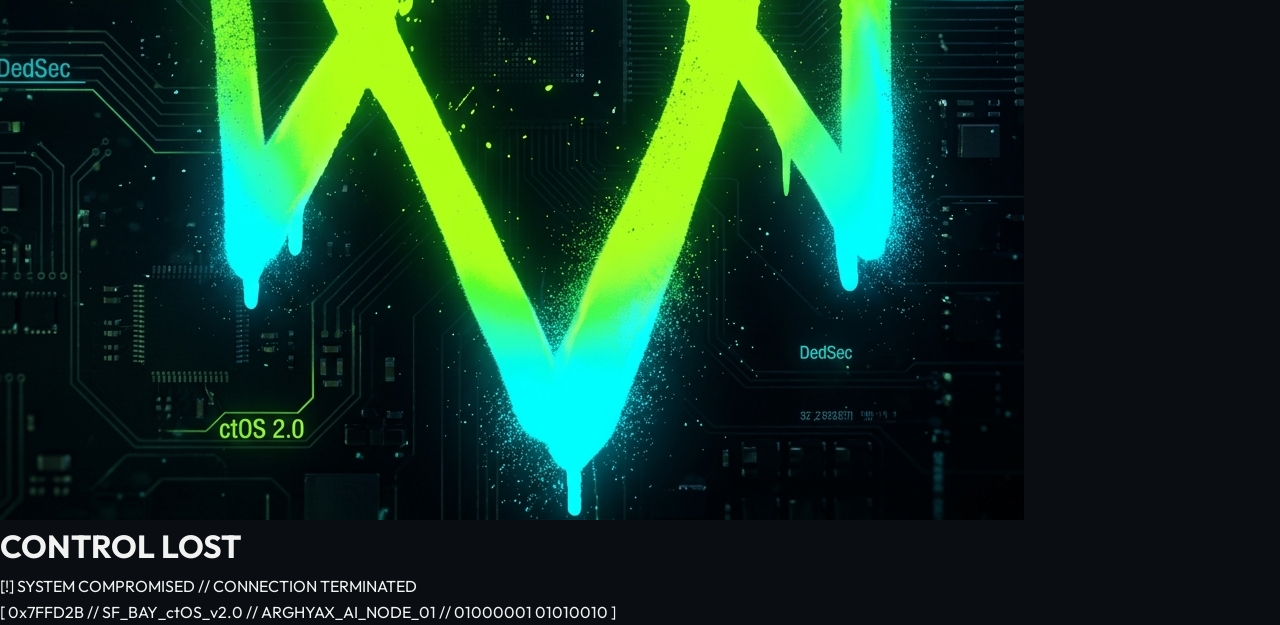
==== commit b4057290: "feat(footer): display love from India badge with vector map and live user public IP detection" ====
--- a/index.html
+++ b/index.html
@@ -1036,24 +1036,25 @@
   <footer class="footer">
     <div class="container footer-content">
       <div class="footer-left">
-        <div class="footer-copy">
-          © 2026 <strong>Arghya Mukherjee</strong> (ArghyaX) • AI/ML &amp; Cloud Engineer @ TCS. Built with clean HTML5,
-          Vanilla CSS3 &amp; Modern ES6 JavaScript.
-        </div>
-        <div class="footer-status">
-          <div class="pulse-dot"></div>
-          <span>Cloud Systems Operational • Kubernetes Cluster Active • Zero-Trust Security</span>
-        </div>
-
-        <!-- ctOS Live Surveillance Traffic & Visitor Monitor -->
-        <div class="ctos-traffic-monitor" id="ctos-traffic-monitor">
+        <!-- Love from India & Map Badge -->
+        <div class="footer-india-badge">
+          <svg class="india-map-icon" viewBox="0 0 100 115" width="28" height="32" fill="none" stroke="currentColor">
+            <path d="M48 5 L55 12 L62 18 L60 25 L68 28 L72 32 L82 34 L88 38 L95 38 L92 46 L85 48 L80 44 L75 48 L76 54 L82 56 L86 52 L90 54 L92 60 L85 64 L80 62 L74 66 L70 60 L68 64 L65 72 L62 80 L58 88 L52 98 L50 106 L48 106 L46 98 L40 85 L35 76 L32 70 L28 66 L22 66 L18 62 L15 56 L12 50 L16 46 L24 46 L28 40 L35 34 L38 28 L42 22 L45 14 Z" fill="rgba(0, 240, 255, 0.15)" stroke="#00F0FF" stroke-width="1.8" stroke-linejoin="round" />
+            <circle cx="50" cy="55" r="3" fill="#FF9933" />
+            <circle cx="50" cy="55" r="6" stroke="#00FF66" stroke-width="1" stroke-dasharray="2,2" class="pulse-india" />
+          </svg>
+          <span class="footer-love-text">Made with <span class="heart-pulse">❤️</span> from <strong>India</strong> 🇮🇳</span>
+        </div>
+
+        <!-- ctOS Live User Public IP & Location HUD -->
+        <div class="ctos-ip-monitor" id="ctos-ip-monitor">
           <span class="traffic-bracket">[</span>
-          <span class="traffic-icon">📡</span>
-          <span class="traffic-label">ctOS TRAFFIC // TOTAL HITS:</span>
-          <span id="ctos-visitor-count" class="traffic-value"><span class="traffic-counter-odometer">...</span></span>
+          <span class="traffic-icon">🌐</span>
+          <span class="traffic-label">YOUR PUBLIC IP:</span>
+          <span id="user-public-ip" class="traffic-value">Scanning...</span>
           <span class="traffic-sep">|</span>
-          <span class="traffic-label">ACTIVE SESSIONS:</span>
-          <span id="ctos-active-sessions" class="traffic-value">34 NODES</span>
+          <span class="traffic-label">LOCATION:</span>
+          <span id="user-location" class="traffic-value">Detecting...</span>
           <span class="traffic-bracket">]</span>
         </div>
       </div>
--- a/css/style.css
+++ b/css/style.css
@@ -2300,29 +2300,62 @@
 .footer-left {
   display: flex;
   flex-direction: column;
-  gap: 0.5rem;
-}
-
-.footer-copy {
-  font-size: 0.85rem;
-  color: var(--text-secondary);
-}
-
-.footer-copy strong {
+  gap: 0.65rem;
+}
+
+/* India Badge with Map */
+.footer-india-badge {
+  display: inline-flex;
+  align-items: center;
+  gap: 0.75rem;
+}
+
+.india-map-icon {
+  filter: drop-shadow(0 0 8px rgba(0, 240, 255, 0.6));
+  animation: float-map 4s ease-in-out infinite alternate;
+}
+
+@keyframes float-map {
+  0% { transform: translateY(0); }
+  100% { transform: translateY(-3px); }
+}
+
+.pulse-india {
+  animation: pulse-ring 2s infinite linear;
+  transform-origin: 50px 55px;
+}
+
+@keyframes pulse-ring {
+  0% { r: 4px; opacity: 1; }
+  100% { r: 12px; opacity: 0; }
+}
+
+.footer-love-text {
+  font-family: var(--font-mono);
+  font-size: 0.92rem;
   color: var(--text-primary);
-}
-
-.footer-status {
-  display: flex;
-  align-items: center;
-  gap: 0.5rem;
-  font-family: var(--font-mono);
-  font-size: 0.74rem;
-  color: #9BA8B2;
-}
-
-/* ctOS Live Surveillance Traffic & Visitor Monitor */
-.ctos-traffic-monitor {
+  letter-spacing: 0.04em;
+}
+
+.footer-love-text strong {
+  color: #FF9933;
+}
+
+.heart-pulse {
+  display: inline-block;
+  color: #FF3B3B;
+  animation: heart-beat 1.2s infinite ease-in-out;
+}
+
+@keyframes heart-beat {
+  0%, 100% { transform: scale(1); }
+  25% { transform: scale(1.25); }
+  40% { transform: scale(1); }
+  60% { transform: scale(1.15); }
+}
+
+/* ctOS Live User Public IP Monitor */
+.ctos-ip-monitor {
   display: inline-flex;
   align-items: center;
   gap: 0.55rem;
@@ -2333,7 +2366,6 @@
   font-size: 0.75rem;
   color: var(--accent-cyan);
   letter-spacing: 0.05em;
-  margin-top: 0.35rem;
   width: fit-content;
   box-shadow: 0 0 15px rgba(0, 240, 255, 0.06);
 }
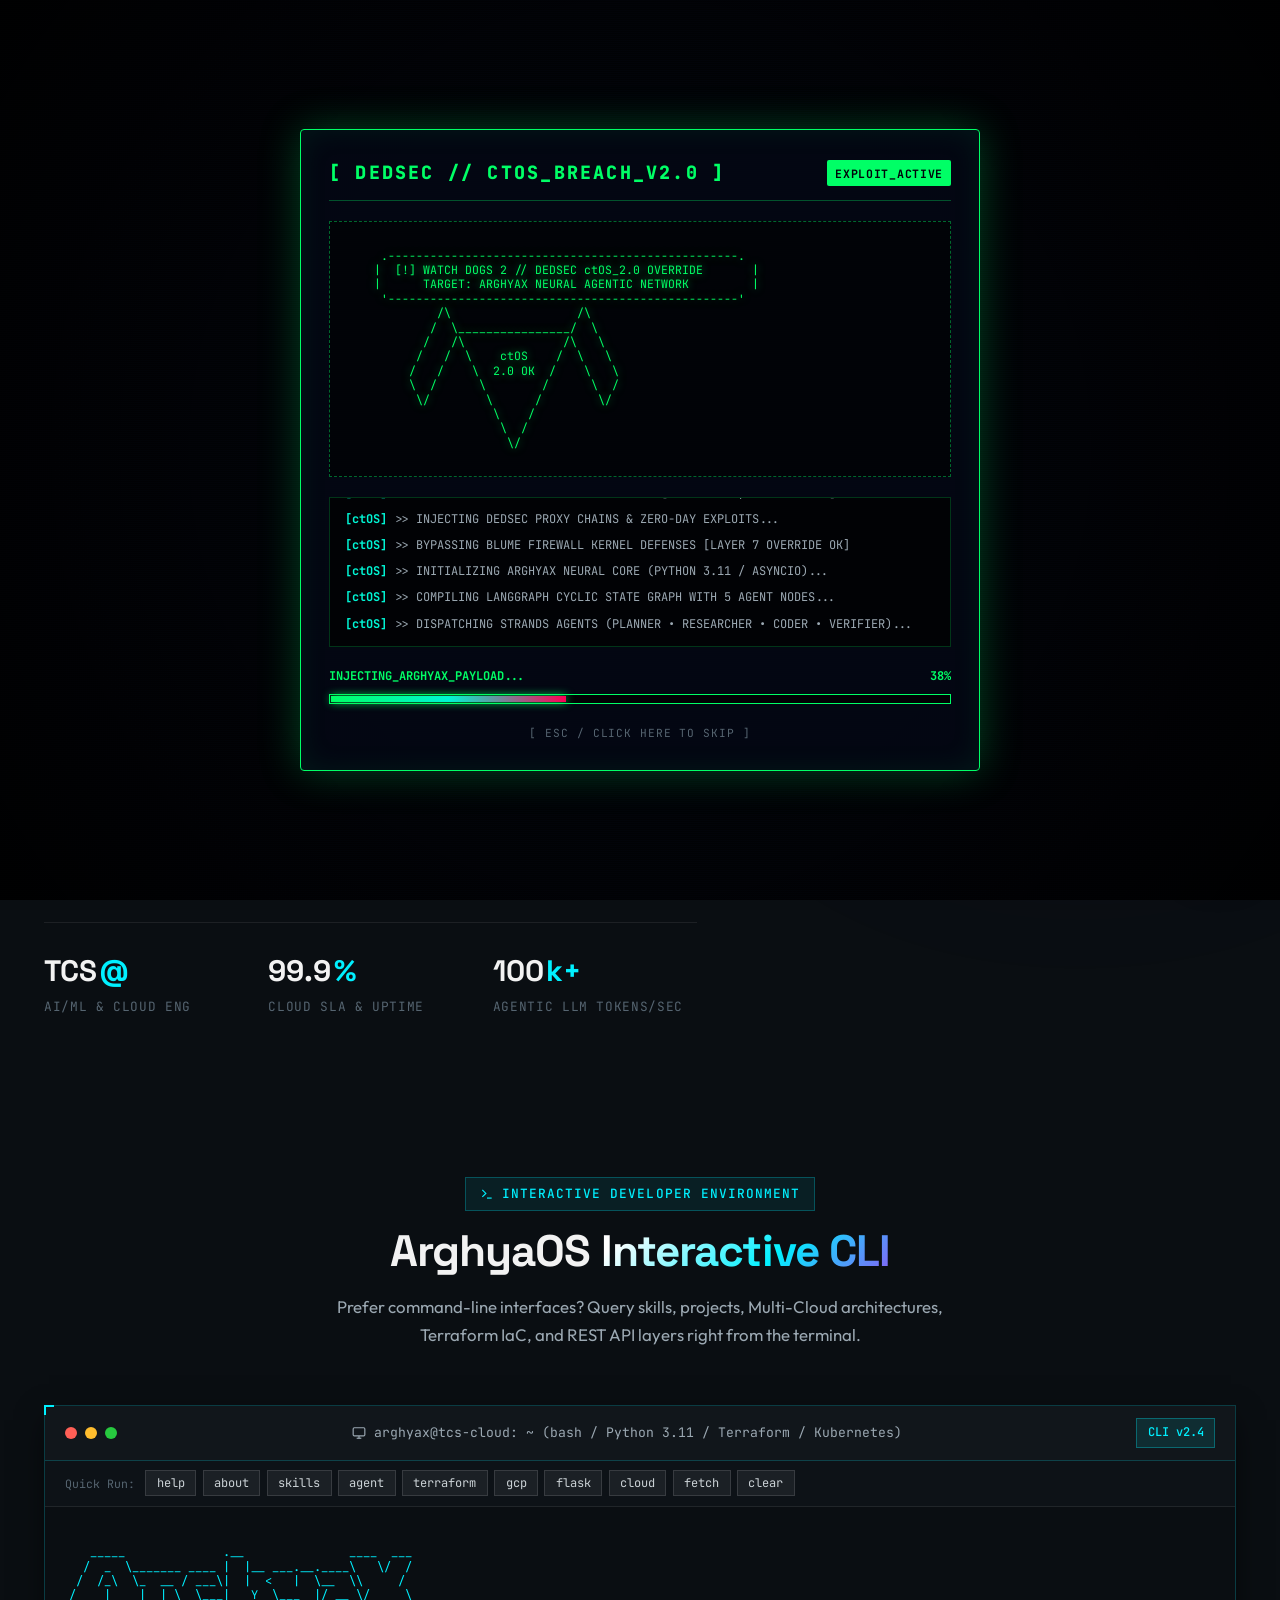
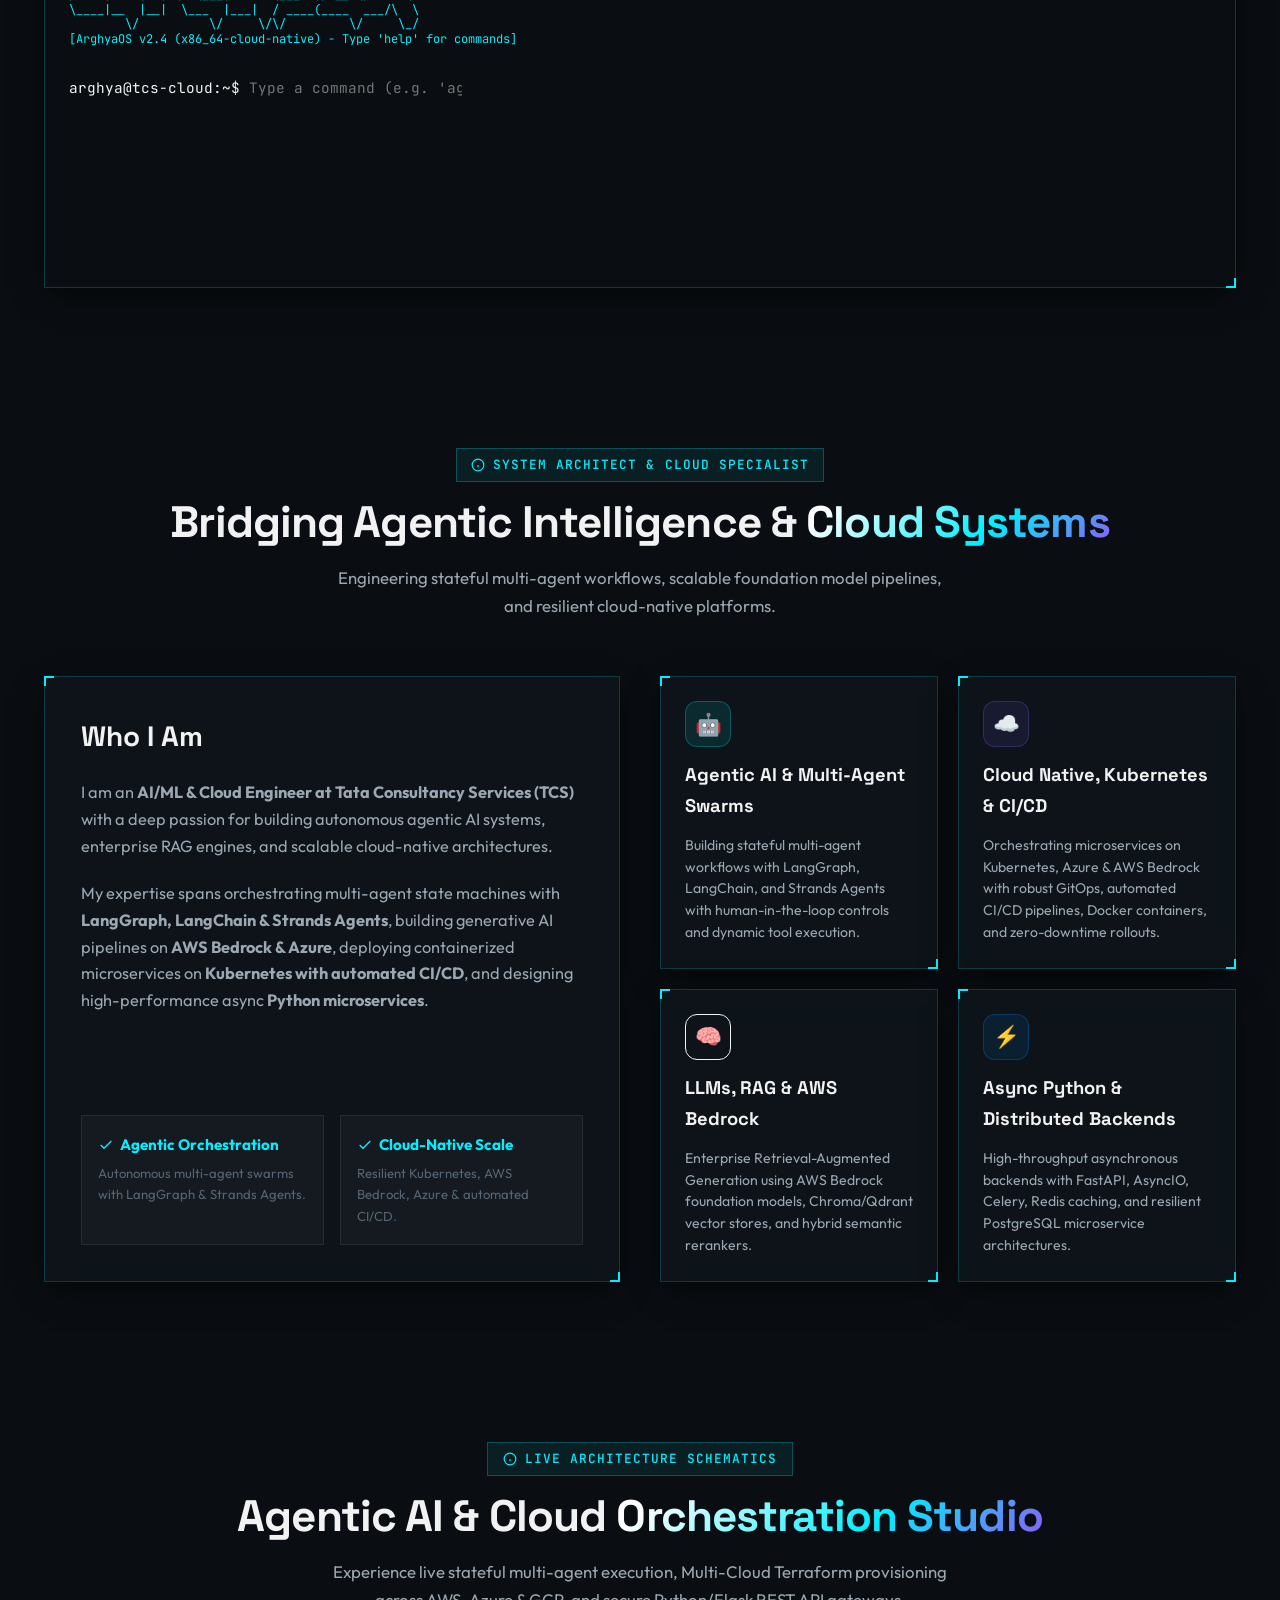
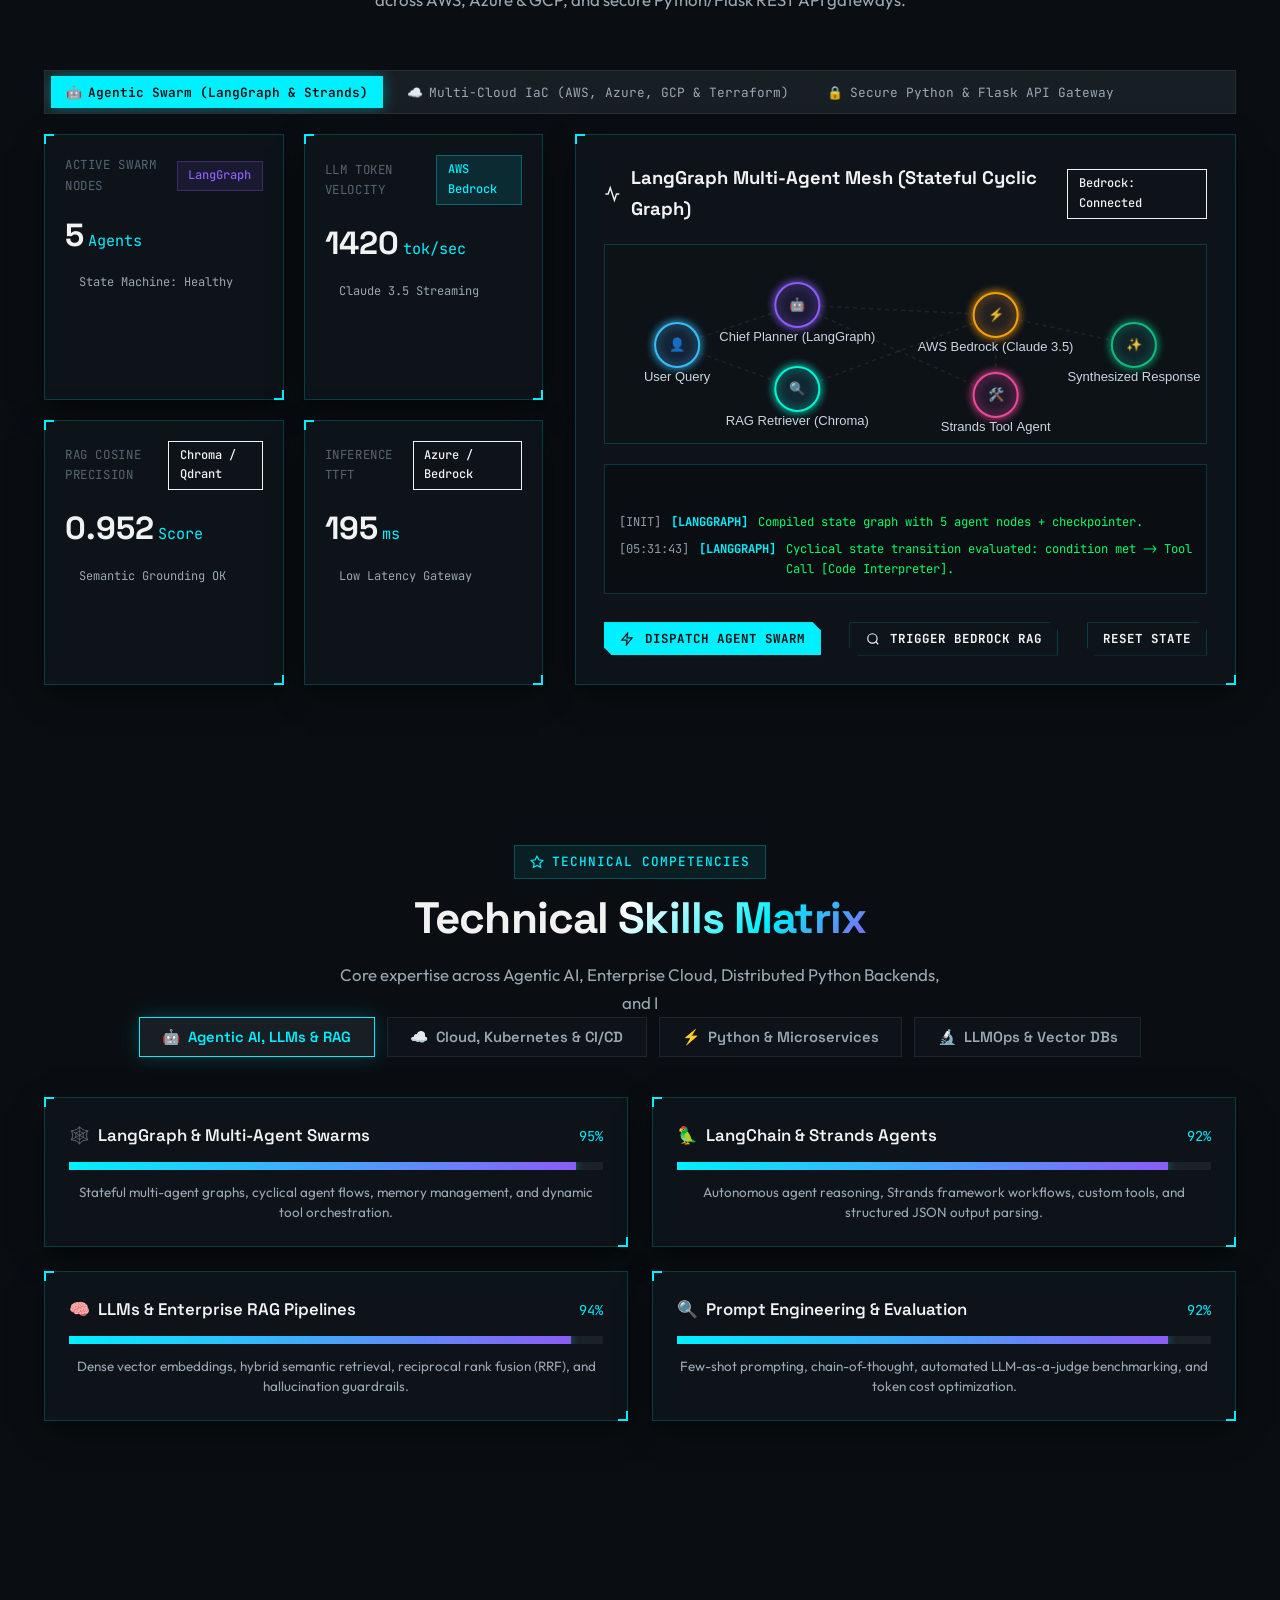
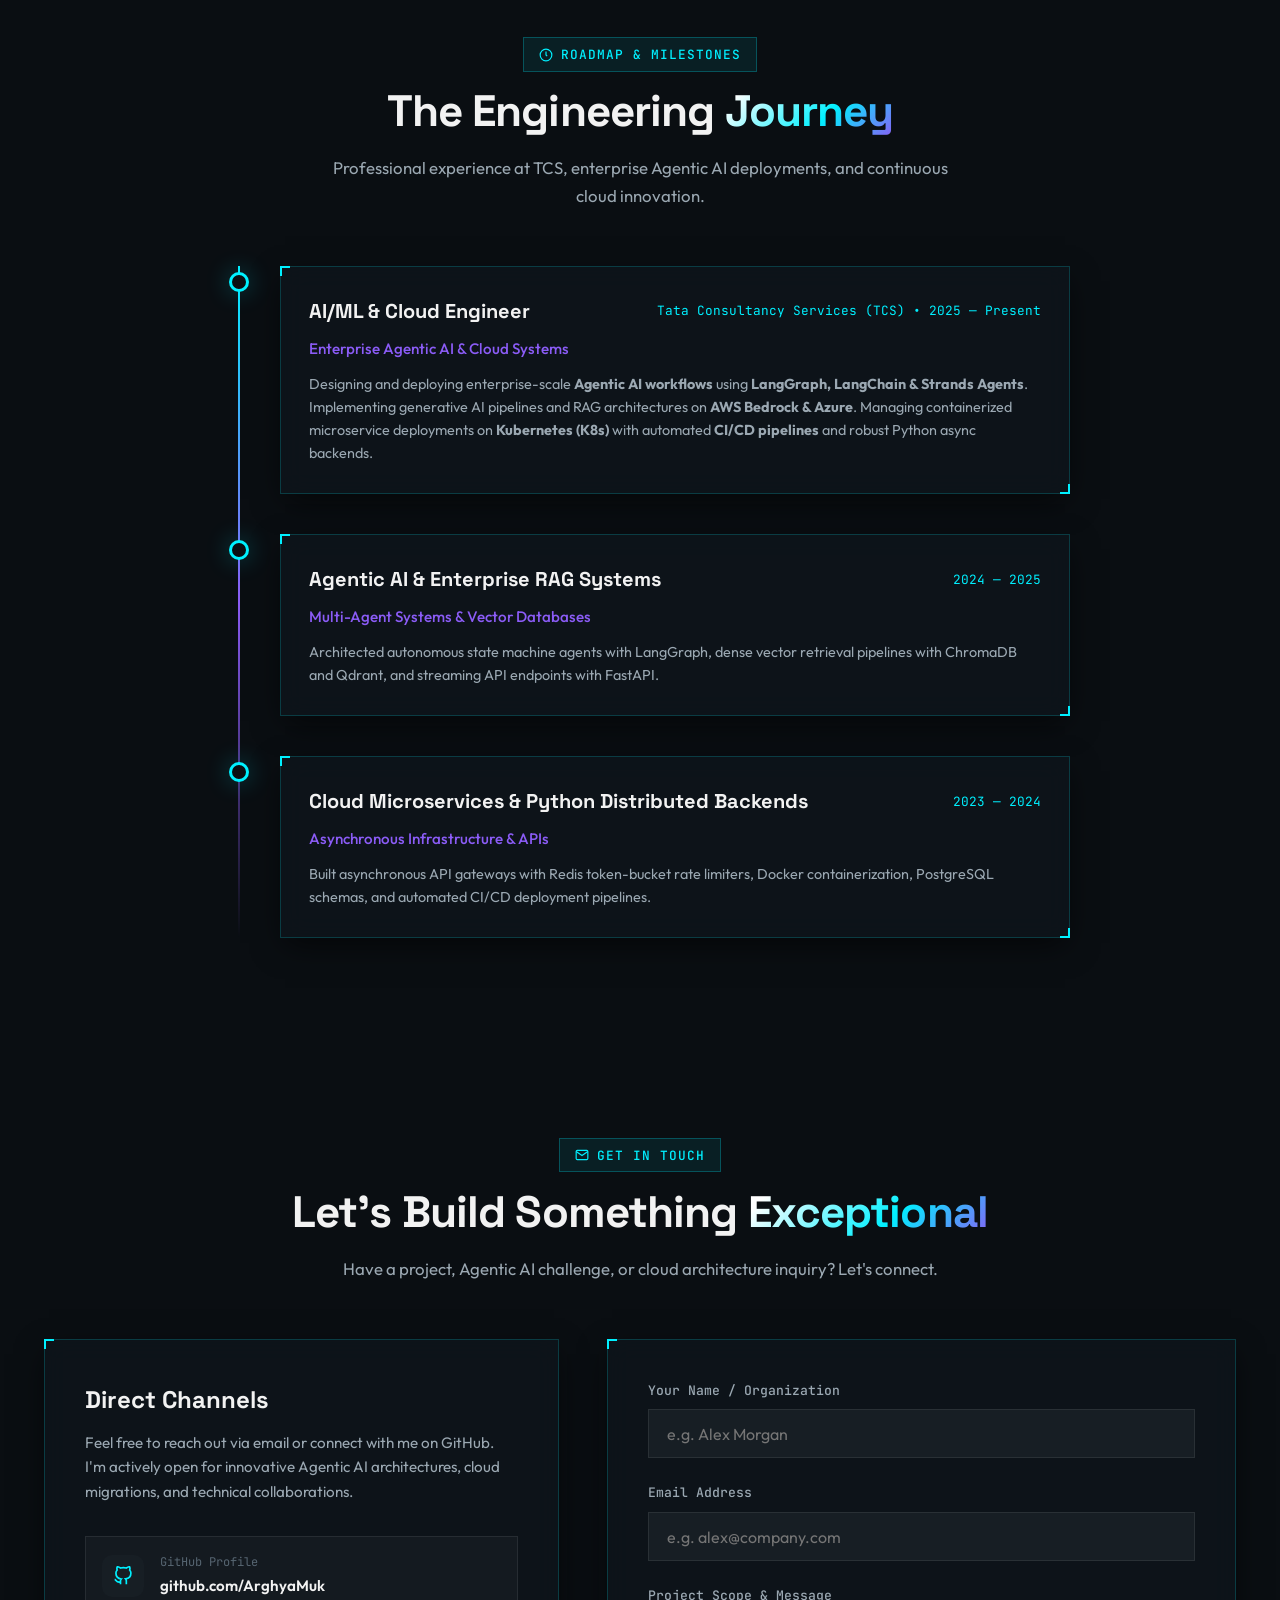
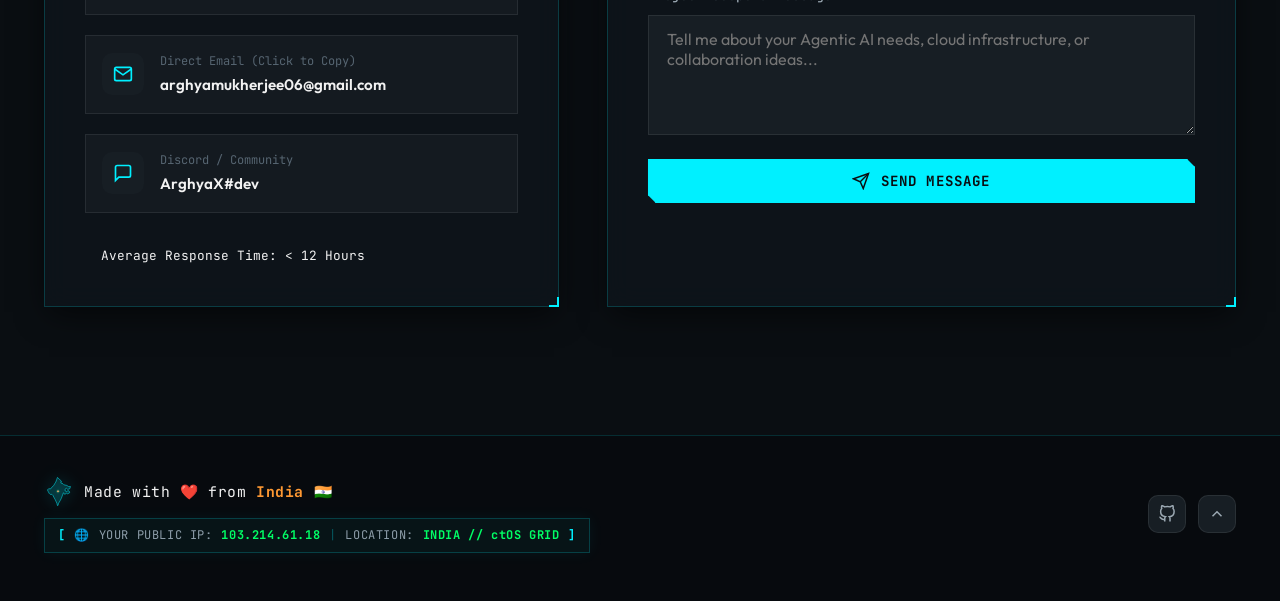
==== commit 453b6c25: "feat(audio): add standalone global CtosAudioEngine, fix loader click dismissal bug, and amplify gain" ====
--- a/index.html
+++ b/index.html
@@ -1202,6 +1202,7 @@
   </div>
 
   <!-- Scripts -->
+  <script src="js/audio.js"></script>
   <script src="js/watchdogs-loader.js"></script>
   <script src="js/canvas.js"></script>
   <script src="js/terminal.js"></script>
--- a/css/style.css
+++ b/css/style.css
@@ -2278,6 +2278,8 @@
   .modal-spec-grid {
     grid-template-columns: 1fr;
   }
+}
+
 /* ==========================================================================
    16. FOOTER & ctOS TRAFFIC MONITOR
    ========================================================================== */
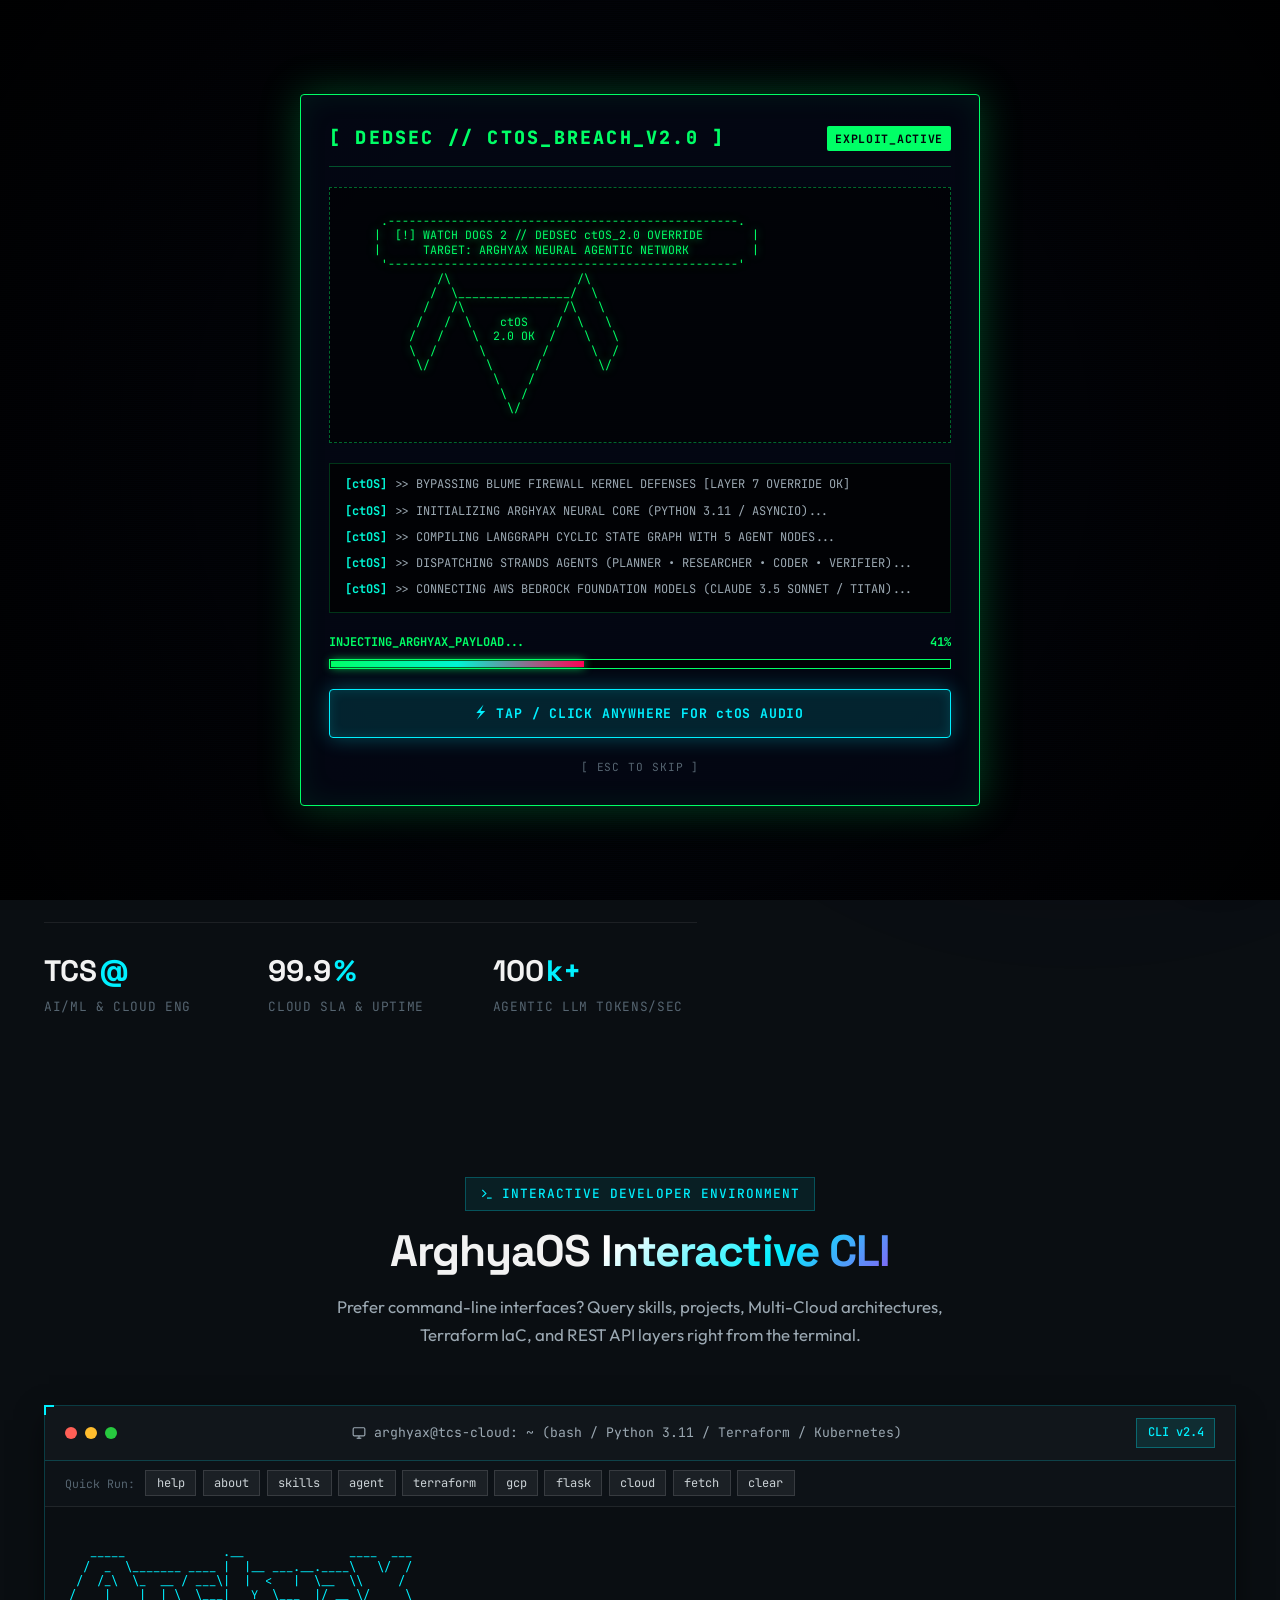
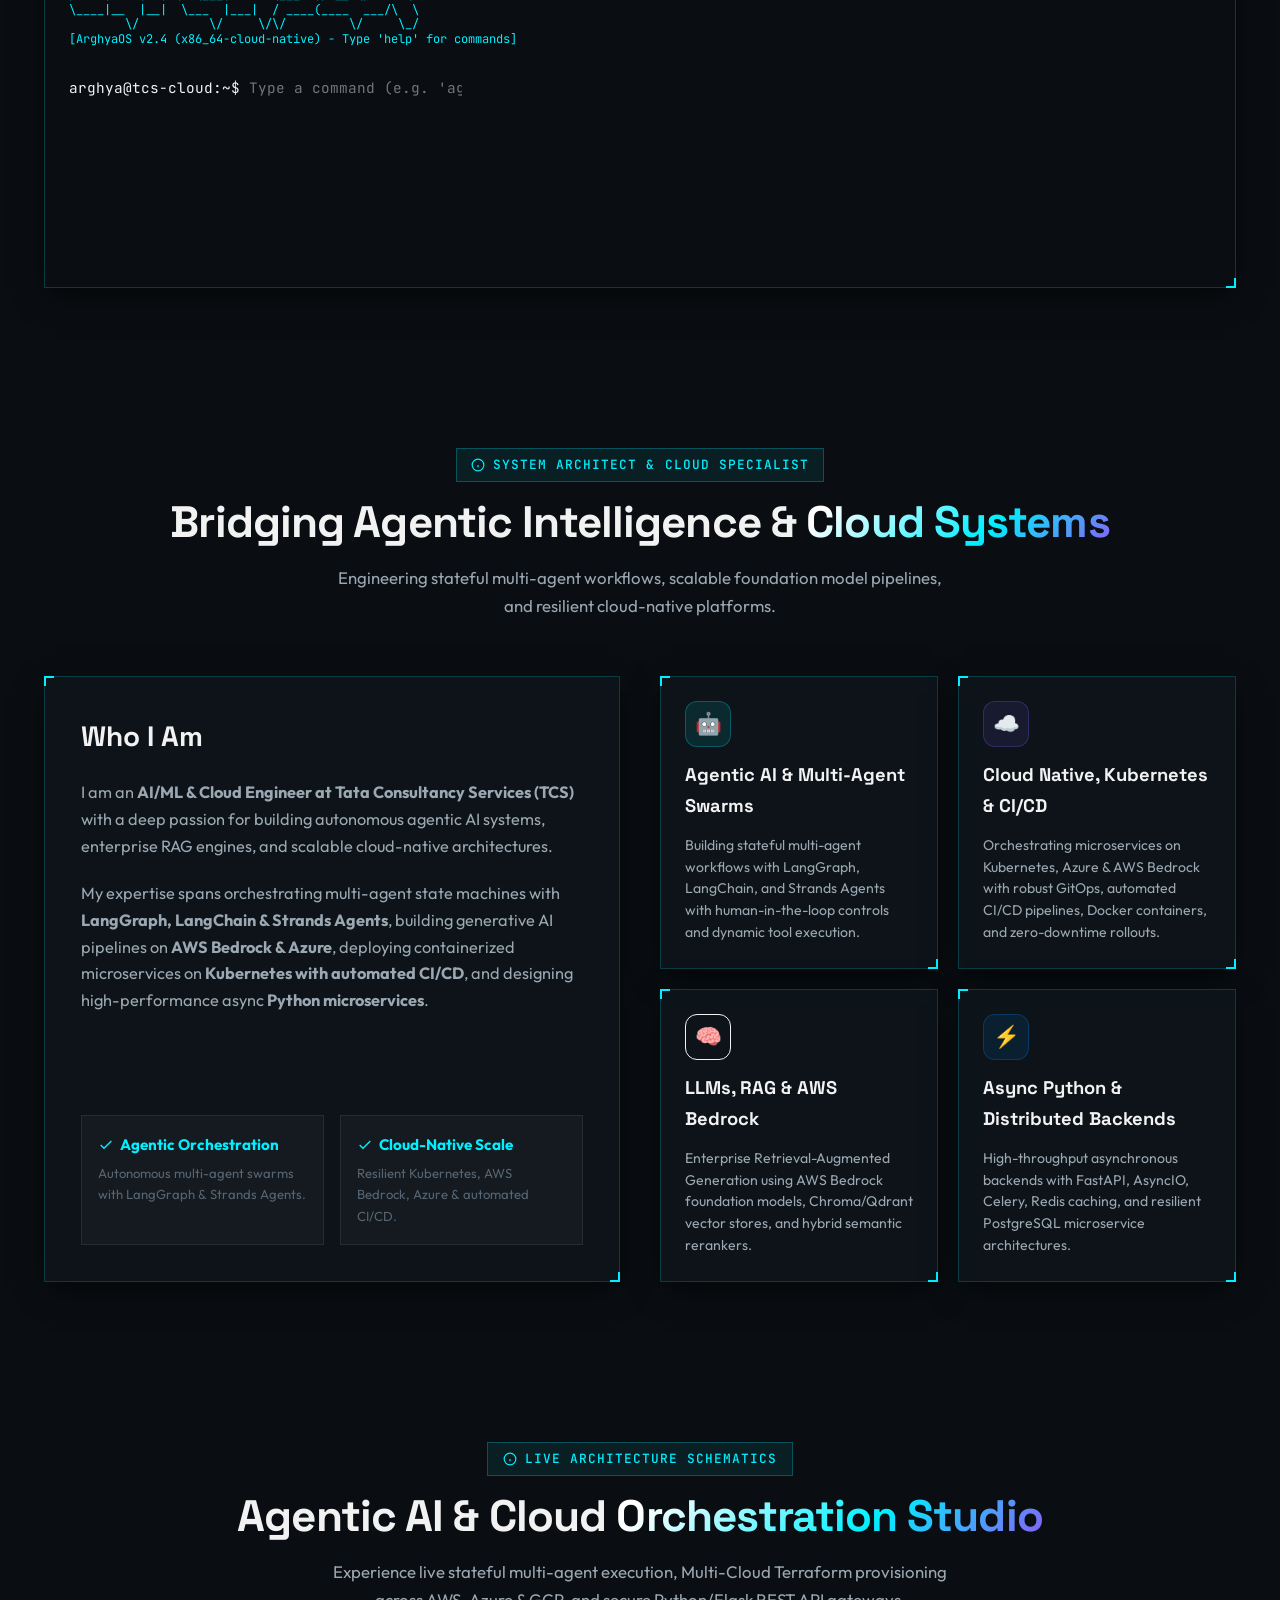
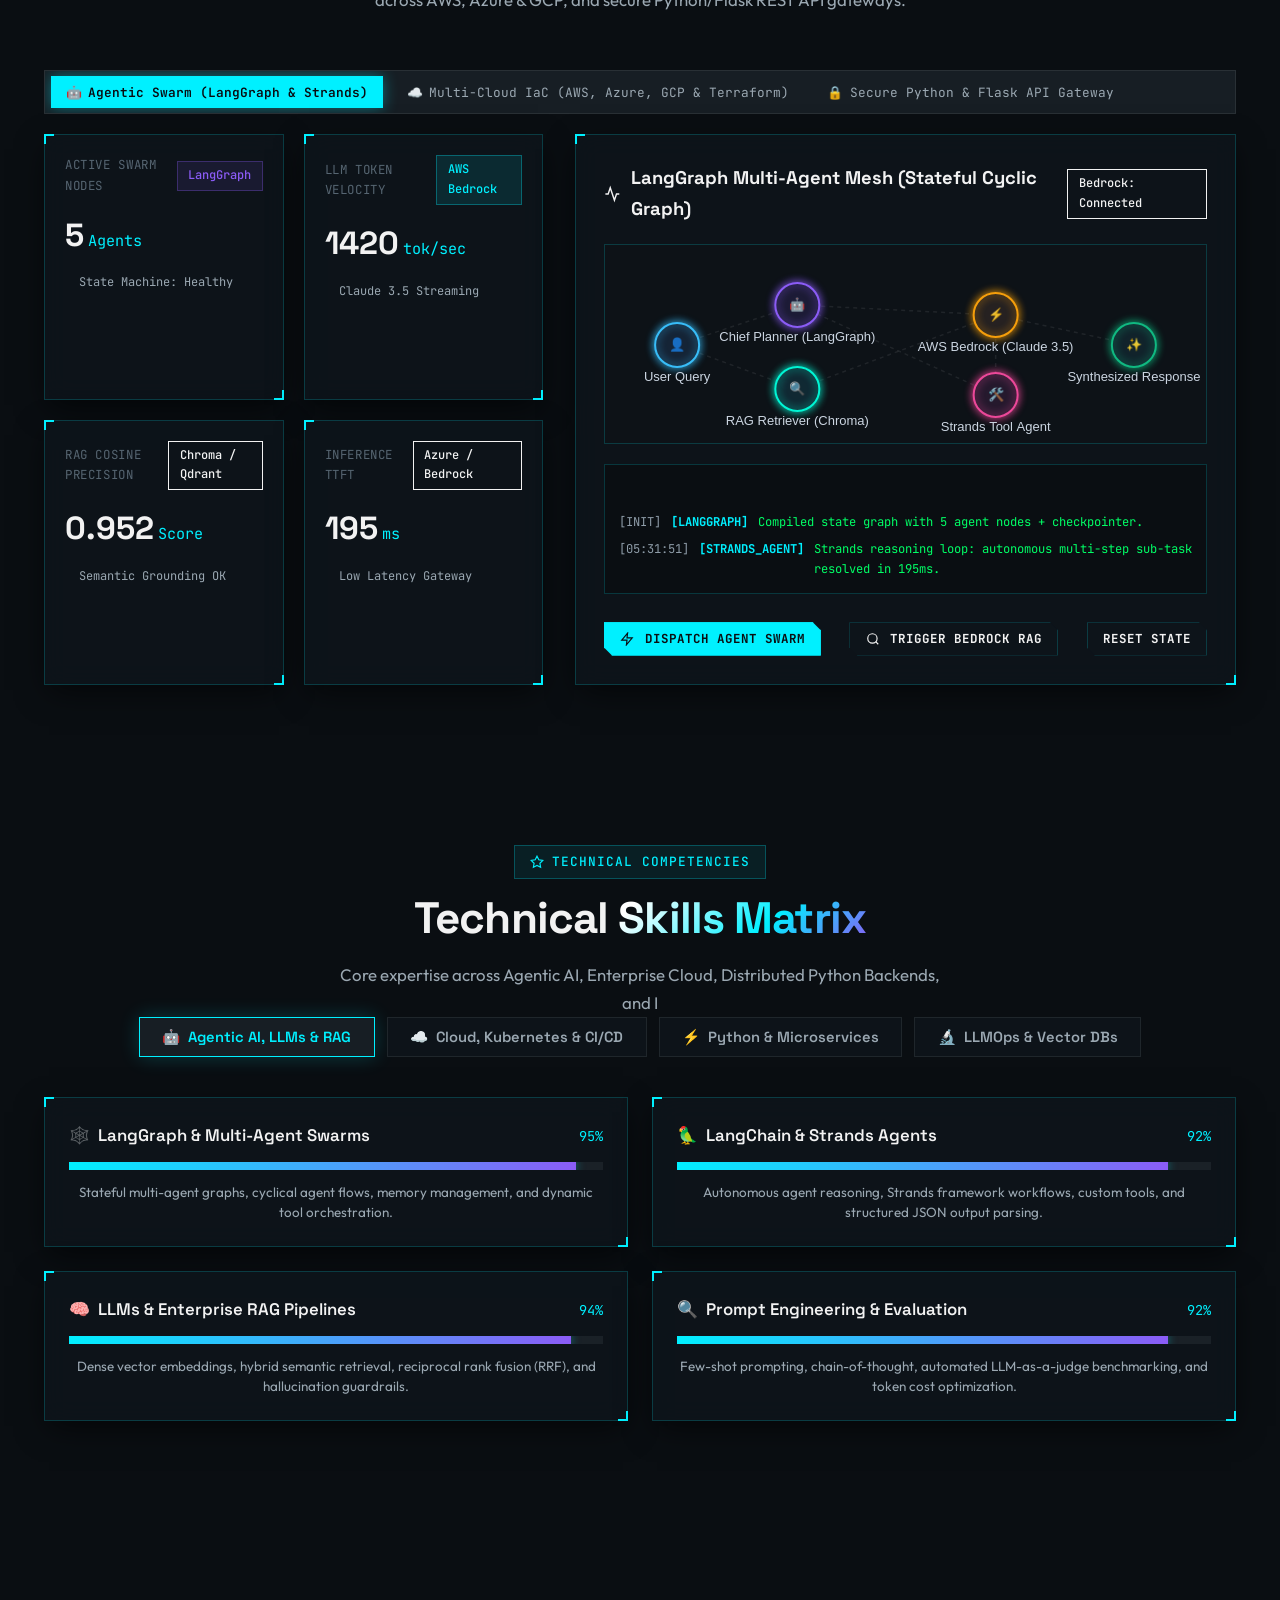
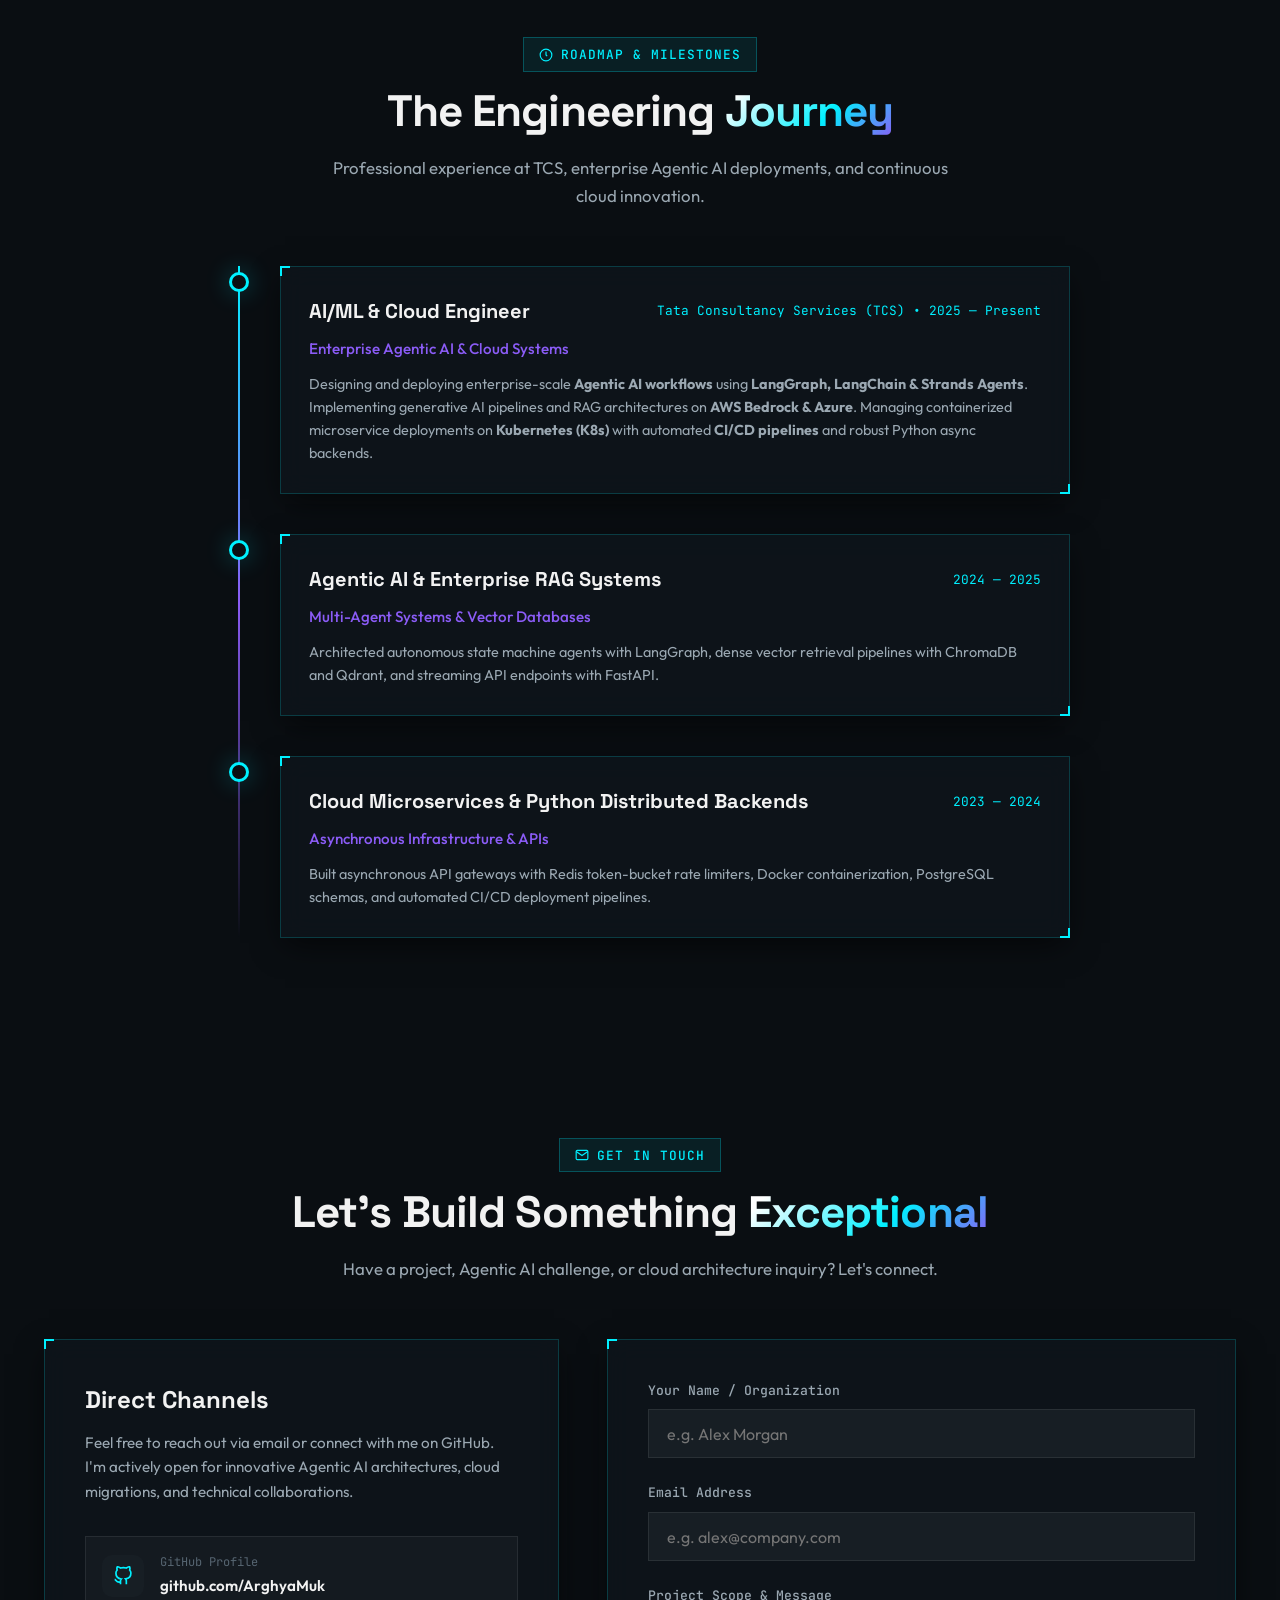
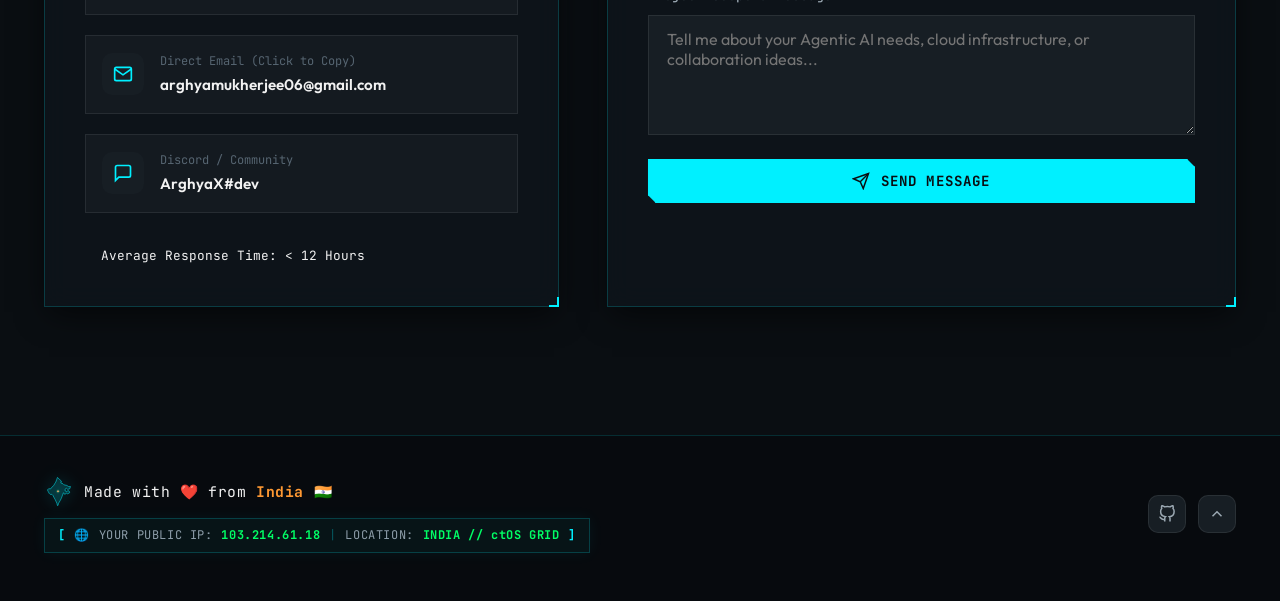
==== commit ae0b1cca: "feat(audio): add interactive audio sync button pill in loader and amplify synthesizer master volume" ====
--- a/index.html
+++ b/index.html
@@ -65,7 +65,12 @@
         </div>
       </div>
 
-      <div class="wd-skip-hint" id="wd-skip-hint">[ CLICK OR PRESS ANY KEY TO INITIALIZE ]</div>
+      <div class="wd-audio-btn-pill" id="wd-audio-btn-pill">
+        <span class="audio-pulse-icon">⚡</span>
+        <span class="audio-btn-text">TAP / CLICK ANYWHERE FOR ctOS AUDIO</span>
+      </div>
+
+      <div class="wd-skip-hint" id="wd-skip-hint">[ PRESS ESC TO SKIP ]</div>
     </div>
   </div>
 
--- a/css/style.css
+++ b/css/style.css
@@ -2247,12 +2247,213 @@
 }
 
 @media (max-width: 768px) {
+  /* 1. Global Touch & Viewport Fit */
+  html, body {
+    overflow-x: hidden;
+    width: 100%;
+  }
+
+  .container {
+    padding-left: 1rem;
+    padding-right: 1rem;
+  }
+
+  /* 2. Mobile Navigation & Cyber Drawer */
   .nav-menu {
     display: none;
   }
+  
   .mobile-toggle-btn {
     display: flex;
-  }
+    align-items: center;
+    justify-content: center;
+    width: 40px;
+    height: 40px;
+    background: rgba(0, 240, 255, 0.08);
+    border: 1px solid var(--accent-cyan);
+    color: var(--accent-cyan);
+    cursor: pointer;
+    transition: all var(--transition-fast);
+  }
+
+  .mobile-nav {
+    position: fixed;
+    top: 64px;
+    left: 0;
+    right: 0;
+    background: rgba(7, 10, 14, 0.98);
+    backdrop-filter: blur(25px);
+    -webkit-backdrop-filter: blur(25px);
+    border-bottom: 1px solid rgba(0, 240, 255, 0.3);
+    display: flex;
+    flex-direction: column;
+    padding: 1.25rem 1.5rem;
+    gap: 0.85rem;
+    transform: translateY(-120%);
+    opacity: 0;
+    pointer-events: none;
+    transition: all 0.35s cubic-bezier(0.16, 1, 0.3, 1);
+    z-index: 9999;
+    box-shadow: 0 20px 40px rgba(0, 0, 0, 0.9);
+  }
+
+  .mobile-nav.open {
+    transform: translateY(0);
+    opacity: 1;
+    pointer-events: auto;
+  }
+
+  .mobile-nav .nav-link {
+    font-family: var(--font-mono);
+    font-size: 0.95rem;
+    padding: 0.6rem 0.8rem;
+    border-left: 2px solid transparent;
+    transition: all var(--transition-fast);
+  }
+
+  .mobile-nav .nav-link:hover,
+  .mobile-nav .nav-link.active {
+    border-left-color: var(--accent-cyan);
+    background: rgba(0, 240, 255, 0.06);
+    color: var(--accent-cyan);
+    padding-left: 1.1rem;
+  }
+
+  /* 3. Hero Section Mobile Scaling */
+  .hero-section {
+    padding: 6rem 0 3rem 0;
+    min-height: auto;
+  }
+
+  .hero-name {
+    font-size: clamp(2.2rem, 9vw, 3.4rem);
+    line-height: 1.1;
+  }
+
+  .hero-typewriter-container {
+    font-size: clamp(0.85rem, 3.8vw, 1.1rem);
+  }
+
+  .hero-cta-group {
+    flex-direction: column;
+    width: 100%;
+    gap: 0.75rem;
+  }
+
+  .hero-cta-group .btn {
+    width: 100%;
+    justify-content: center;
+    padding: 0.85rem 1.2rem;
+  }
+
+  .hero-stats-row {
+    grid-template-columns: repeat(2, 1fr);
+    width: 100%;
+    gap: 0.75rem;
+  }
+
+  .hero-stat-card {
+    padding: 0.85rem 0.5rem;
+  }
+
+  .stat-value {
+    font-size: 1.5rem;
+  }
+
+  /* 4. Watch Dogs Bootloader & ASCII Skull Mobile Responsive */
+  .wd-loader-container {
+    width: 94vw;
+    max-width: 540px;
+    padding: 1.25rem 0.85rem;
+  }
+
+  .wd-skull-box {
+    font-size: clamp(6px, 2.2vw, 11px);
+    line-height: 1.15;
+    overflow-x: auto;
+    max-width: 100%;
+    padding: 0.5rem;
+  }
+
+  .wd-terminal-stream {
+    max-height: 110px;
+    font-size: 0.72rem;
+  }
+
+  .wd-skip-hint {
+    font-size: 0.72rem;
+  }
+
+  /* 5. Terminal Interactive Mobile UI */
+  .terminal-window {
+    border-radius: 6px;
+  }
+
+  .terminal-chips-row {
+    display: flex;
+    overflow-x: auto;
+    -webkit-overflow-scrolling: touch;
+    padding-bottom: 0.5rem;
+    gap: 0.45rem;
+  }
+
+  .chip-btn {
+    white-space: nowrap;
+    padding: 0.35rem 0.65rem;
+    font-size: 0.74rem;
+    flex-shrink: 0;
+  }
+
+  .terminal-output {
+    font-size: 0.76rem;
+    max-height: 280px;
+    overflow-y: auto;
+  }
+
+  /* 6. Agentic Studio & Graph Simulator Mobile Fit */
+  .studio-dashboard-grid {
+    grid-template-columns: 1fr;
+    gap: 1.25rem;
+  }
+
+  .agentic-canvas-wrapper {
+    min-height: 320px;
+    height: 350px;
+  }
+
+  .studio-controls-bar {
+    flex-direction: column;
+    gap: 0.6rem;
+  }
+
+  .studio-controls-bar .btn {
+    width: 100%;
+    justify-content: center;
+  }
+
+  .agent-nodes-stream {
+    grid-template-columns: 1fr;
+  }
+
+  /* 7. DedSec ctOS 2.0 Chatbot Mobile Drawer */
+  .chatbot-window {
+    width: calc(100vw - 20px) !important;
+    right: 10px !important;
+    left: 10px !important;
+    bottom: 78px !important;
+    height: 76vh !important;
+    max-height: 560px !important;
+    border-radius: 8px !important;
+  }
+
+  .chatbot-trigger {
+    bottom: 16px !important;
+    right: 16px !important;
+    width: 52px !important;
+    height: 52px !important;
+  }
+
+  /* 8. Projects, IoT & Pillars Grids */
   .projects-grid {
     grid-template-columns: 1fr;
   }
@@ -2271,12 +2472,52 @@
   .timeline-dot {
     left: 6px;
   }
+  .modal-spec-grid {
+    grid-template-columns: 1fr;
+  }
+
+  /* 9. Footer & IP Monitor Mobile Stacking */
   .footer-content {
     flex-direction: column;
     text-align: center;
-  }
-  .modal-spec-grid {
+    gap: 1.5rem;
+  }
+
+  .footer-left {
+    align-items: center;
+    width: 100%;
+  }
+
+  .footer-india-badge {
+    flex-direction: column;
+    align-items: center;
+    justify-content: center;
+    gap: 0.5rem;
+  }
+
+  .ctos-ip-monitor {
+    width: 100%;
+    justify-content: center;
+    font-size: 0.7rem;
+    flex-wrap: wrap;
+    text-align: center;
+    padding: 0.45rem 0.65rem;
+  }
+}
+
+@media (max-width: 480px) {
+  .hero-name {
+    font-size: 2.1rem;
+  }
+  .hero-stats-row {
     grid-template-columns: 1fr;
+  }
+  .section-title {
+    font-size: 1.8rem;
+  }
+  .skill-badge {
+    font-size: 0.72rem;
+    padding: 0.35rem 0.6rem;
   }
 }
 
@@ -2976,6 +3217,49 @@
   transition: width 0.08s linear;
 }
 
+.wd-audio-btn-pill {
+  display: flex;
+  align-items: center;
+  justify-content: center;
+  gap: 0.6rem;
+  padding: 0.65rem 1.25rem;
+  background: rgba(0, 240, 255, 0.12);
+  border: 1.5px solid var(--accent-cyan);
+  border-radius: 4px;
+  color: var(--accent-cyan);
+  font-family: var(--font-mono);
+  font-size: 0.82rem;
+  font-weight: 700;
+  letter-spacing: 0.06em;
+  cursor: pointer;
+  box-shadow: 0 0 20px rgba(0, 240, 255, 0.3), inset 0 0 12px rgba(0, 240, 255, 0.15);
+  animation: wd-pulse-glow 1.5s infinite alternate;
+  transition: all 0.2s ease;
+}
+
+.wd-audio-btn-pill:hover,
+.wd-audio-btn-pill:active {
+  background: var(--accent-cyan);
+  color: #070A0E;
+  box-shadow: 0 0 35px rgba(0, 240, 255, 0.8);
+  transform: scale(1.02);
+}
+
+.audio-pulse-icon {
+  font-size: 1rem;
+  animation: wd-spin-flash 1s infinite alternate;
+}
+
+@keyframes wd-pulse-glow {
+  0% { transform: scale(1); box-shadow: 0 0 15px rgba(0, 240, 255, 0.25); }
+  100% { transform: scale(1.02); box-shadow: 0 0 30px rgba(0, 240, 255, 0.6); }
+}
+
+@keyframes wd-spin-flash {
+  0% { opacity: 0.6; transform: rotate(-10deg); }
+  100% { opacity: 1; transform: rotate(10deg) scale(1.2); }
+}
+
 .wd-skip-hint {
   font-family: var(--font-mono);
   font-size: 0.7rem;
